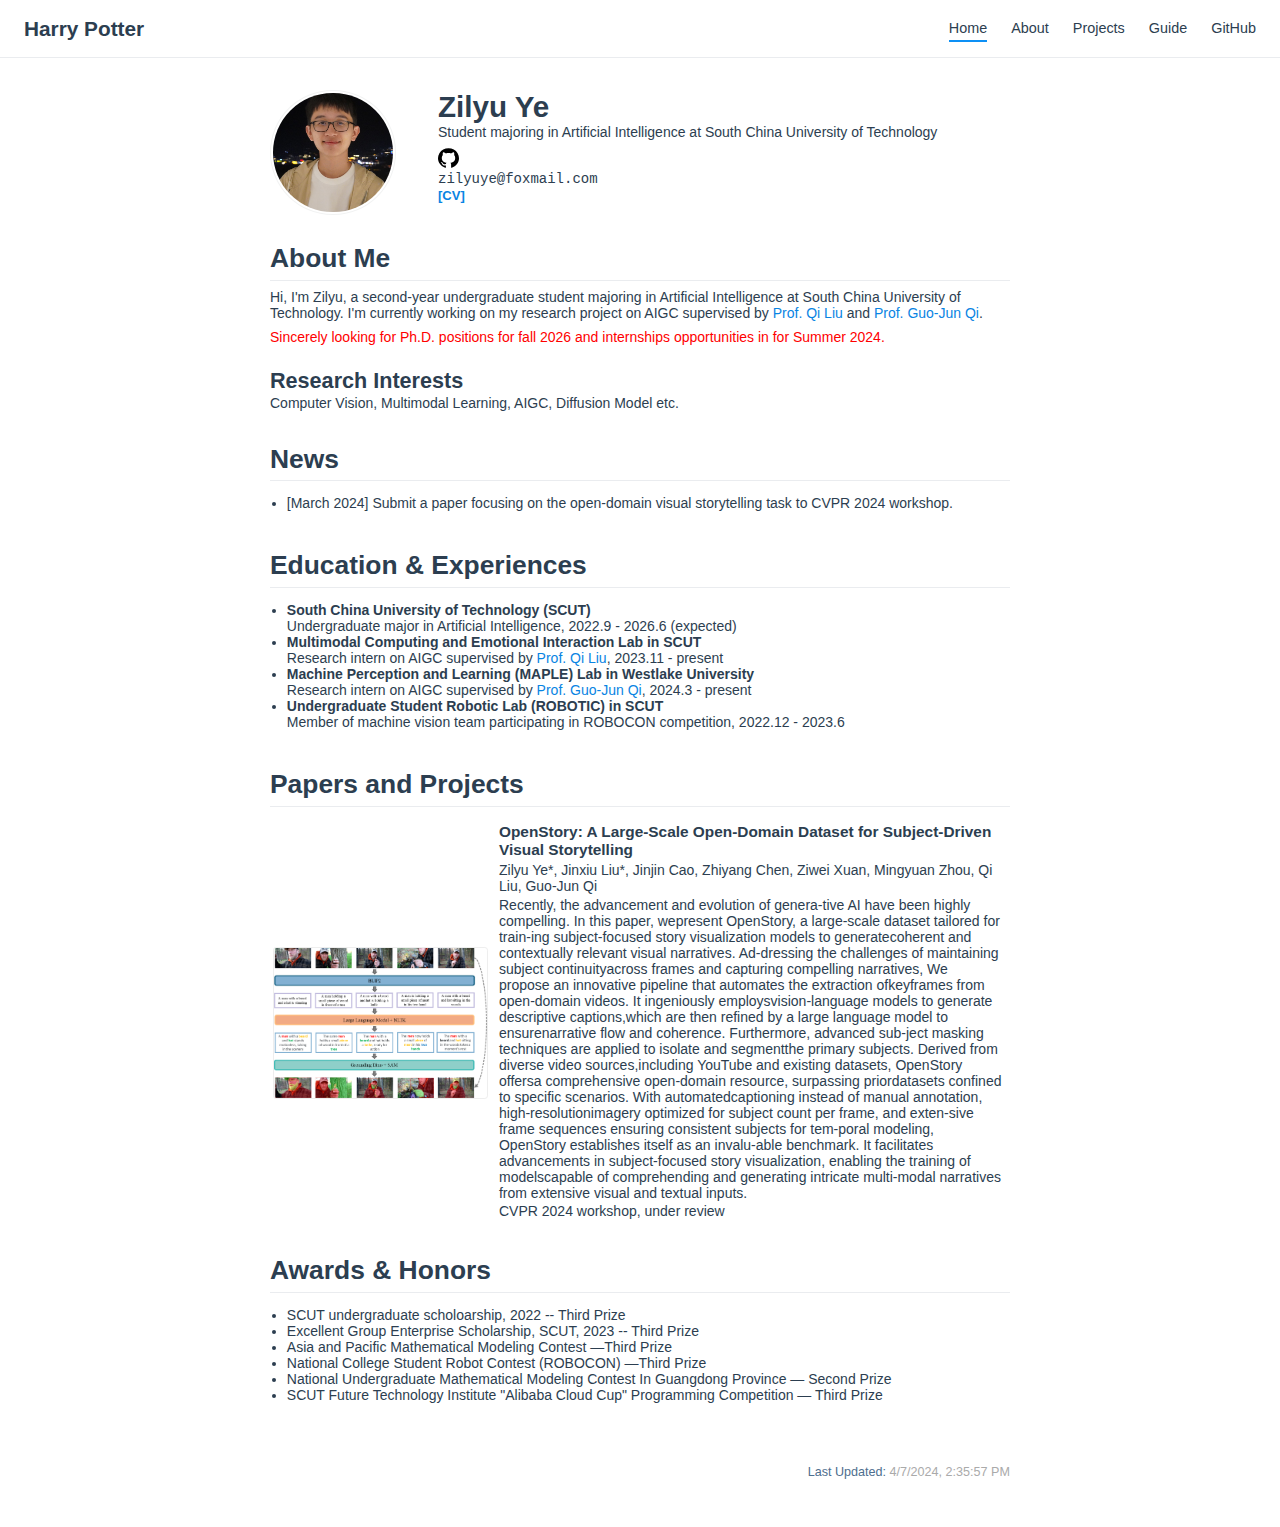
==== index.html @ 09f86e86 "init" ====
<!DOCTYPE html>
<html lang="en-US">
  <head>
    <meta charset="utf-8">
    <meta name="viewport" content="width=device-width,initial-scale=1">
    <title>Harry Potter</title>
    <meta name="description" content="The description of the site.">
    <link rel="icon" href="/logo.png">
    
    <link rel="preload" href="/assets/css/0.styles.f995b4cf.css" as="style"><link rel="preload" href="/assets/js/app.df54c484.js" as="script"><link rel="preload" href="/assets/js/2.b38bef16.js" as="script"><link rel="preload" href="/assets/js/7.cb8b0411.js" as="script"><link rel="preload" href="/assets/js/4.9a7ce981.js" as="script"><link rel="preload" href="/assets/js/5.bd97189a.js" as="script"><link rel="prefetch" href="/assets/js/10.5a56c157.js"><link rel="prefetch" href="/assets/js/11.6be5d245.js"><link rel="prefetch" href="/assets/js/12.5d8c0c77.js"><link rel="prefetch" href="/assets/js/13.39b6d253.js"><link rel="prefetch" href="/assets/js/14.07613883.js"><link rel="prefetch" href="/assets/js/15.4ace50a3.js"><link rel="prefetch" href="/assets/js/16.cf9fee51.js"><link rel="prefetch" href="/assets/js/3.7726ccc9.js"><link rel="prefetch" href="/assets/js/6.67793f9c.js"><link rel="prefetch" href="/assets/js/8.61fb0869.js"><link rel="prefetch" href="/assets/js/9.d19f5bf3.js">
    <link rel="stylesheet" href="/assets/css/0.styles.f995b4cf.css">
  </head>
  <body>
    <div id="app" data-server-rendered="true"><div class="theme-container no-sidebar home-page"><header class="navbar"><div class="sidebar-button"><svg xmlns="http://www.w3.org/2000/svg" aria-hidden="true" role="img" viewBox="0 0 448 512" class="icon"><path fill="currentColor" d="M436 124H12c-6.627 0-12-5.373-12-12V80c0-6.627 5.373-12 12-12h424c6.627 0 12 5.373 12 12v32c0 6.627-5.373 12-12 12zm0 160H12c-6.627 0-12-5.373-12-12v-32c0-6.627 5.373-12 12-12h424c6.627 0 12 5.373 12 12v32c0 6.627-5.373 12-12 12zm0 160H12c-6.627 0-12-5.373-12-12v-32c0-6.627 5.373-12 12-12h424c6.627 0 12 5.373 12 12v32c0 6.627-5.373 12-12 12z"></path></svg></div> <a href="/" class="home-link router-link-exact-active router-link-active"><!----> <span class="site-name">Harry Potter</span></a> <div class="links"><!----> <nav class="nav-links can-hide"><div class="nav-item"><a href="/" class="nav-link router-link-exact-active router-link-active">Home</a></div><div class="nav-item"><a href="/about/" class="nav-link">About</a></div><div class="nav-item"><a href="/projects/" class="nav-link">Projects</a></div><div class="nav-item"><a href="/guide/" class="nav-link">Guide</a></div><div class="nav-item"><a href="https://github.com/mtobeiyf/vuepress-homepage" target="_blank" rel="noopener noreferrer" class="nav-link external">
  GitHub
  <svg xmlns="http://www.w3.org/2000/svg" aria-hidden="true" x="0px" y="0px" viewBox="0 0 100 100" width="15" height="15" class="icon outbound"><path fill="currentColor" d="M18.8,85.1h56l0,0c2.2,0,4-1.8,4-4v-32h-8v28h-48v-48h28v-8h-32l0,0c-2.2,0-4,1.8-4,4v56C14.8,83.3,16.6,85.1,18.8,85.1z"></path> <polygon fill="currentColor" points="45.7,48.7 51.3,54.3 77.2,28.5 77.2,37.2 85.2,37.2 85.2,14.9 62.8,14.9 62.8,22.9 71.5,22.9"></polygon></svg></a></div> <!----></nav></div></header> <div class="sidebar-mask"></div> <aside class="sidebar"><nav class="nav-links"><div class="nav-item"><a href="/" class="nav-link router-link-exact-active router-link-active">Home</a></div><div class="nav-item"><a href="/about/" class="nav-link">About</a></div><div class="nav-item"><a href="/projects/" class="nav-link">Projects</a></div><div class="nav-item"><a href="/guide/" class="nav-link">Guide</a></div><div class="nav-item"><a href="https://github.com/mtobeiyf/vuepress-homepage" target="_blank" rel="noopener noreferrer" class="nav-link external">
  GitHub
  <svg xmlns="http://www.w3.org/2000/svg" aria-hidden="true" x="0px" y="0px" viewBox="0 0 100 100" width="15" height="15" class="icon outbound"><path fill="currentColor" d="M18.8,85.1h56l0,0c2.2,0,4-1.8,4-4v-32h-8v28h-48v-48h28v-8h-32l0,0c-2.2,0-4,1.8-4,4v56C14.8,83.3,16.6,85.1,18.8,85.1z"></path> <polygon fill="currentColor" points="45.7,48.7 51.3,54.3 77.2,28.5 77.2,37.2 85.2,37.2 85.2,14.9 62.8,14.9 62.8,22.9 71.5,22.9"></polygon></svg></a></div> <!----></nav>  <!----> </aside> <main class="page"> <div class="theme-default-content content__default"><div class="profile"><div class="image"><img src="/profile.jpg" alt></div> <div class="info"><div class="name">
      Zilyu Ye
    </div> <div class="bio"><p>Student majoring in Artificial Intelligence at South China University of Technology</p></div> <div class="socials"><div><a href="https://github.com/YeLuoSuiYou" target="_blank"><img src="/icons/github.svg" alt="github" title="github"></a></div></div> <div class="contact"><div title="Contact me" class="email">zilyuye@foxmail.com</div></div> <div><a target="_blank" href="/cv.pdf" title="Download my CV in PDF"><font size="2em" color=""><b>[CV]</b></font></a></div></div></div> <h2 id="about-me">About Me</h2> <p>Hi, I'm Zilyu, a second-year undergraduate student majoring in Artificial Intelligence at South China University of Technology. I'm currently working on my research project on AIGC supervised by <a href="https://drliuqi.github.io/" target="_blank" rel="noopener noreferrer">Prof. Qi Liu<svg xmlns="http://www.w3.org/2000/svg" aria-hidden="true" x="0px" y="0px" viewBox="0 0 100 100" width="15" height="15" class="icon outbound"><path fill="currentColor" d="M18.8,85.1h56l0,0c2.2,0,4-1.8,4-4v-32h-8v28h-48v-48h28v-8h-32l0,0c-2.2,0-4,1.8-4,4v56C14.8,83.3,16.6,85.1,18.8,85.1z"></path> <polygon fill="currentColor" points="45.7,48.7 51.3,54.3 77.2,28.5 77.2,37.2 85.2,37.2 85.2,14.9 62.8,14.9 62.8,22.9 71.5,22.9"></polygon></svg></a> and <a href="http://maple-lab.net/about.html" target="_blank" rel="noopener noreferrer">Prof. Guo-Jun Qi<svg xmlns="http://www.w3.org/2000/svg" aria-hidden="true" x="0px" y="0px" viewBox="0 0 100 100" width="15" height="15" class="icon outbound"><path fill="currentColor" d="M18.8,85.1h56l0,0c2.2,0,4-1.8,4-4v-32h-8v28h-48v-48h28v-8h-32l0,0c-2.2,0-4,1.8-4,4v56C14.8,83.3,16.6,85.1,18.8,85.1z"></path> <polygon fill="currentColor" points="45.7,48.7 51.3,54.3 77.2,28.5 77.2,37.2 85.2,37.2 85.2,14.9 62.8,14.9 62.8,22.9 71.5,22.9"></polygon></svg></a>.</p> <p><span style="color:red;">Sincerely looking for Ph.D. positions for fall 2026 and internships opportunities in for Summer 2024.</span></p> <h3 id="research-interests">Research Interests</h3> <p>Computer Vision, Multimodal Learning, AIGC, Diffusion Model etc.</p> <h2 id="news">News</h2> <ul><li>[March 2024] Submit a paper focusing on the open-domain visual storytelling task to CVPR 2024 workshop.</li></ul> <h2 id="education-experiences">Education &amp; Experiences</h2> <ul><li><strong>South China University of Technology (SCUT)</strong><br>
Undergraduate major in Artificial Intelligence, 2022.9 - 2026.6 (expected)<br></li> <li><strong>Multimodal Computing and Emotional Interaction Lab in SCUT</strong><br>
Research intern on AIGC supervised by <a href="https://drliuqi.github.io/" target="_blank" rel="noopener noreferrer">Prof. Qi Liu<svg xmlns="http://www.w3.org/2000/svg" aria-hidden="true" x="0px" y="0px" viewBox="0 0 100 100" width="15" height="15" class="icon outbound"><path fill="currentColor" d="M18.8,85.1h56l0,0c2.2,0,4-1.8,4-4v-32h-8v28h-48v-48h28v-8h-32l0,0c-2.2,0-4,1.8-4,4v56C14.8,83.3,16.6,85.1,18.8,85.1z"></path> <polygon fill="currentColor" points="45.7,48.7 51.3,54.3 77.2,28.5 77.2,37.2 85.2,37.2 85.2,14.9 62.8,14.9 62.8,22.9 71.5,22.9"></polygon></svg></a>, 2023.11 - present<br></li> <li><strong>Machine Perception and Learning (MAPLE) Lab in Westlake University</strong><br>
Research intern on AIGC supervised by <a href="http://maple-lab.net/about.html" target="_blank" rel="noopener noreferrer">Prof. Guo-Jun Qi<svg xmlns="http://www.w3.org/2000/svg" aria-hidden="true" x="0px" y="0px" viewBox="0 0 100 100" width="15" height="15" class="icon outbound"><path fill="currentColor" d="M18.8,85.1h56l0,0c2.2,0,4-1.8,4-4v-32h-8v28h-48v-48h28v-8h-32l0,0c-2.2,0-4,1.8-4,4v56C14.8,83.3,16.6,85.1,18.8,85.1z"></path> <polygon fill="currentColor" points="45.7,48.7 51.3,54.3 77.2,28.5 77.2,37.2 85.2,37.2 85.2,14.9 62.8,14.9 62.8,22.9 71.5,22.9"></polygon></svg></a>, 2024.3 - present<br></li> <li><strong>Undergraduate Student Robotic Lab (ROBOTIC) in SCUT</strong><br>
Member of machine vision team participating in ROBOCON competition, 2022.12 - 2023.6<br></li></ul> <h2 id="papers-and-projects">Papers and Projects</h2> <div class="md-card"><div class="card-image"><img src="/projects/OpenStory.png" alt></div> <div class="card-content"><p><span style="font-size:1.1em;"><strong>OpenStory: A Large-Scale Open-Domain Dataset for Subject-Driven Visual Storytelling</strong></span></p> <p>Zilyu Ye*, Jinxiu Liu*, Jinjin Cao, Zhiyang Chen, Ziwei Xuan, Mingyuan Zhou, Qi Liu, Guo-Jun Qi</p> <p>Recently, the advancement and evolution of genera-tive AI have been highly compelling. In this paper, wepresent OpenStory, a large-scale dataset tailored for train-ing subject-focused story visualization models to generatecoherent and contextually relevant visual narratives. Ad-dressing the challenges of maintaining subject continuityacross frames and capturing compelling narratives, We propose an innovative pipeline that automates the extraction ofkeyframes from open-domain videos. It ingeniously employsvision-language models to generate descriptive captions,which are then refined by a large language model to ensurenarrative flow and coherence. Furthermore, advanced sub-ject masking techniques are applied to isolate and segmentthe primary subjects. Derived from diverse video sources,including YouTube and existing datasets, OpenStory offersa comprehensive open-domain resource, surpassing priordatasets confined to specific scenarios. With automatedcaptioning instead of manual annotation, high-resolutionimagery optimized for subject count per frame, and exten-sive frame sequences ensuring consistent subjects for tem-poral modeling, OpenStory establishes itself as an invalu-able benchmark. It facilitates advancements in subject-focused story visualization, enabling the training of modelscapable of comprehending and generating intricate multi-modal narratives from extensive visual and textual inputs.</p> <p>CVPR 2024 workshop, under review</p></div></div> <h2 id="awards-honors">Awards &amp; Honors</h2> <ul><li>SCUT undergraduate scholoarship, 2022 -- Third Prize</li> <li>Excellent Group Enterprise Scholarship, SCUT, 2023 -- Third Prize</li> <li>Asia and Pacific Mathematical Modeling Contest —Third Prize</li> <li>National College Student Robot Contest (ROBOCON) —Third Prize</li> <li>National Undergraduate Mathematical Modeling Contest In Guangdong Province — Second Prize</li> <li>SCUT Future Technology Institute &quot;Alibaba Cloud Cup&quot; Programming Competition — Third Prize</li></ul></div> <footer class="page-edit"><!----> <div class="last-updated"><span class="prefix">Last Updated:</span> <span class="time">4/7/2024, 2:35:57 PM</span></div></footer> <!----> </main></div><div class="global-ui"></div></div>
    <script src="/assets/js/app.df54c484.js" defer></script><script src="/assets/js/2.b38bef16.js" defer></script><script src="/assets/js/7.cb8b0411.js" defer></script><script src="/assets/js/4.9a7ce981.js" defer></script><script src="/assets/js/5.bd97189a.js" defer></script>
  </body>
</html>
---- assets/css/0.styles.f995b4cf.css ----
#nprogress{pointer-events:none}#nprogress .bar{background:#0984e3;position:fixed;z-index:1031;top:0;left:0;width:100%;height:2px}#nprogress .peg{display:block;position:absolute;right:0;width:100px;height:100%;box-shadow:0 0 10px #0984e3,0 0 5px #0984e3;opacity:1;-webkit-transform:rotate(3deg) translateY(-4px);transform:rotate(3deg) translateY(-4px)}#nprogress .spinner{display:block;position:fixed;z-index:1031;top:15px;right:15px}#nprogress .spinner-icon{width:18px;height:18px;box-sizing:border-box;border-color:#0984e3 transparent transparent #0984e3;border-style:solid;border-width:2px;border-radius:50%;-webkit-animation:nprogress-spinner .4s linear infinite;animation:nprogress-spinner .4s linear infinite}.nprogress-custom-parent{overflow:hidden;position:relative}.nprogress-custom-parent #nprogress .bar,.nprogress-custom-parent #nprogress .spinner{position:absolute}@-webkit-keyframes nprogress-spinner{0%{-webkit-transform:rotate(0deg);transform:rotate(0deg)}to{-webkit-transform:rotate(1turn);transform:rotate(1turn)}}@keyframes nprogress-spinner{0%{-webkit-transform:rotate(0deg);transform:rotate(0deg)}to{-webkit-transform:rotate(1turn);transform:rotate(1turn)}}.icon.outbound{color:#aaa;display:inline-block;vertical-align:middle;position:relative;top:-1px}.home{padding:3.6rem 2rem 0;max-width:960px;margin:0 auto;display:block}.home .hero{text-align:center}.home .hero img{max-width:100%;max-height:280px;display:block;margin:3rem auto 1.5rem}.home .hero h1{font-size:3rem}.home .hero .action,.home .hero .description,.home .hero h1{margin:1.8rem auto}.home .hero .description{max-width:35rem;font-size:1.6rem;line-height:1.3;color:#6a8bad}.home .hero .action-button{display:inline-block;font-size:1.2rem;color:#fff;background-color:#0984e3;padding:.8rem 1.6rem;border-radius:4px;-webkit-transition:background-color .1s ease;transition:background-color .1s ease;box-sizing:border-box;border-bottom:1px solid #0877cc}.home .hero .action-button:hover{background-color:#1292f6}.home .features{border-top:1px solid #eaecef;padding:1.2rem 0;margin-top:2.5rem;display:-webkit-box;display:flex;flex-wrap:wrap;-webkit-box-align:start;align-items:flex-start;align-content:stretch;-webkit-box-pack:justify;justify-content:space-between}.home .feature{-webkit-box-flex:1;flex-grow:1;flex-basis:30%;max-width:30%}.home .feature h2{font-size:1.4rem;font-weight:500;border-bottom:none;padding-bottom:0;color:#3a5169}.home .feature p{color:#4e6e8e}.home .footer{padding:2.5rem;border-top:1px solid #eaecef;text-align:center;color:#4e6e8e}@media (max-width:719px){.home .features{-webkit-box-orient:vertical;-webkit-box-direction:normal;flex-direction:column}.home .feature{max-width:100%;padding:0 2.5rem}}@media (max-width:419px){.home{padding-left:1.5rem;padding-right:1.5rem}.home .hero img{max-height:210px;margin:2rem auto 1.2rem}.home .hero h1{font-size:2rem}.home .hero .action,.home .hero .description,.home .hero h1{margin:1.2rem auto}.home .hero .description{font-size:1.2rem}.home .hero .action-button{font-size:1rem;padding:.6rem 1.2rem}.home .feature h2{font-size:1.25rem}}.search-box{display:inline-block;position:relative;margin-right:1rem}.search-box input{cursor:text;width:10rem;height:2rem;color:#4e6e8e;display:inline-block;border:1px solid #cfd4db;border-radius:2rem;font-size:.9rem;line-height:2rem;padding:0 .5rem 0 2rem;outline:none;-webkit-transition:all .2s ease;transition:all .2s ease;background:#fff url(/assets/img/search.83621669.svg) .6rem .5rem no-repeat;background-size:1rem}.search-box input:focus{cursor:auto;border-color:#0984e3}.search-box .suggestions{background:#fff;width:20rem;position:absolute;top:1.5rem;border:1px solid #cfd4db;border-radius:6px;padding:.4rem;list-style-type:none}.search-box .suggestions.align-right{right:0}.search-box .suggestion{line-height:1.4;padding:.4rem .6rem;border-radius:4px;cursor:pointer}.search-box .suggestion a{white-space:normal;color:#5d82a6}.search-box .suggestion a .page-title{font-weight:600}.search-box .suggestion a .header{font-size:.9em;margin-left:.25em}.search-box .suggestion.focused{background-color:#f3f4f5}.search-box .suggestion.focused a{color:#0984e3}@media (max-width:959px){.search-box input{cursor:pointer;width:0;border-color:transparent;position:relative}.search-box input:focus{cursor:text;left:0;width:10rem}}@media (-ms-high-contrast:none){.search-box input{height:2rem}}@media (max-width:959px) and (min-width:719px){.search-box .suggestions{left:0}}@media (max-width:719px){.search-box{margin-right:0}.search-box input{left:1rem}.search-box .suggestions{right:0}}@media (max-width:419px){.search-box .suggestions{width:calc(100vw - 4rem)}.search-box input:focus{width:8rem}}.sidebar-button{cursor:pointer;display:none;width:1.25rem;height:1.25rem;position:absolute;padding:.6rem;top:.6rem;left:1rem}.sidebar-button .icon{display:block;width:1.25rem;height:1.25rem}@media (max-width:719px){.sidebar-button{display:block}}.dropdown-enter,.dropdown-leave-to{height:0!important}.dropdown-wrapper{cursor:pointer}.dropdown-wrapper .dropdown-title{display:block;font-size:.9rem;font-family:inherit;cursor:inherit;padding:inherit;line-height:1.4rem;background:transparent;border:none;font-weight:500;color:#2c3e50}.dropdown-wrapper .dropdown-title:hover{border-color:transparent}.dropdown-wrapper .dropdown-title .arrow{vertical-align:middle;margin-top:-1px;margin-left:.4rem}.dropdown-wrapper .nav-dropdown .dropdown-item{color:inherit;line-height:1.7rem}.dropdown-wrapper .nav-dropdown .dropdown-item h4{margin:.45rem 0 0;border-top:1px solid #eee;padding:.45rem 1.5rem 0 1.25rem}.dropdown-wrapper .nav-dropdown .dropdown-item .dropdown-subitem-wrapper{padding:0;list-style:none}.dropdown-wrapper .nav-dropdown .dropdown-item .dropdown-subitem-wrapper .dropdown-subitem{font-size:.9em}.dropdown-wrapper .nav-dropdown .dropdown-item a{display:block;line-height:1.7rem;position:relative;border-bottom:none;font-weight:400;margin-bottom:0;padding:0 1.5rem 0 1.25rem}.dropdown-wrapper .nav-dropdown .dropdown-item a.router-link-active,.dropdown-wrapper .nav-dropdown .dropdown-item a:hover{color:#0984e3}.dropdown-wrapper .nav-dropdown .dropdown-item a.router-link-active:after{content:"";width:0;height:0;border-left:5px solid #0984e3;border-top:3px solid transparent;border-bottom:3px solid transparent;position:absolute;top:calc(50% - 2px);left:9px}.dropdown-wrapper .nav-dropdown .dropdown-item:first-child h4{margin-top:0;padding-top:0;border-top:0}@media (max-width:719px){.dropdown-wrapper.open .dropdown-title{margin-bottom:.5rem}.dropdown-wrapper .dropdown-title{font-weight:600;font-size:inherit}.dropdown-wrapper .dropdown-title:hover{color:#0984e3}.dropdown-wrapper .nav-dropdown{-webkit-transition:height .1s ease-out;transition:height .1s ease-out;overflow:hidden}.dropdown-wrapper .nav-dropdown .dropdown-item h4{border-top:0;margin-top:0;padding-top:0}.dropdown-wrapper .nav-dropdown .dropdown-item>a,.dropdown-wrapper .nav-dropdown .dropdown-item h4{font-size:15px;line-height:2rem}.dropdown-wrapper .nav-dropdown .dropdown-item .dropdown-subitem{font-size:14px;padding-left:1rem}}@media (min-width:719px){.dropdown-wrapper{height:1.8rem}.dropdown-wrapper.open .nav-dropdown,.dropdown-wrapper:hover .nav-dropdown{display:block!important}.dropdown-wrapper.open:blur{display:none}.dropdown-wrapper .dropdown-title .arrow{border-left:4px solid transparent;border-right:4px solid transparent;border-top:6px solid #ccc;border-bottom:0}.dropdown-wrapper .nav-dropdown{display:none;height:auto!important;box-sizing:border-box;max-height:calc(100vh - 2.7rem);overflow-y:auto;position:absolute;top:100%;right:0;background-color:#fff;padding:.6rem 0;border:1px solid;border-color:#ddd #ddd #ccc;text-align:left;border-radius:.25rem;white-space:nowrap;margin:0}}.nav-links{display:inline-block}.nav-links a{line-height:1.4rem;color:inherit}.nav-links a.router-link-active,.nav-links a:hover{color:#0984e3}.nav-links .nav-item{position:relative;display:inline-block;margin-left:1.5rem;line-height:2rem}.nav-links .nav-item:first-child{margin-left:0}.nav-links .repo-link{margin-left:1.5rem}@media (max-width:719px){.nav-links .nav-item,.nav-links .repo-link{margin-left:0}}@media (min-width:719px){.nav-links a.router-link-active,.nav-links a:hover{color:#2c3e50}.nav-item>a:not(.external).router-link-active,.nav-item>a:not(.external):hover{margin-bottom:-2px;border-bottom:2px solid #0d90f5}}.navbar{padding:.7rem 1.5rem;line-height:2.2rem}.navbar a,.navbar img,.navbar span{display:inline-block}.navbar .logo{height:2.2rem;min-width:2.2rem;margin-right:.8rem;vertical-align:top}.navbar .site-name{font-size:1.3rem;font-weight:600;color:#2c3e50;position:relative}.navbar .links{padding-left:1.5rem;box-sizing:border-box;background-color:#fff;white-space:nowrap;font-size:.9rem;position:absolute;right:1.5rem;top:.7rem;display:-webkit-box;display:flex}.navbar .links .search-box{-webkit-box-flex:0;flex:0 0 auto;vertical-align:top}@media (max-width:719px){.navbar{padding-left:4rem}.navbar .can-hide{display:none}.navbar .links{padding-left:1.5rem}.navbar .site-name{width:calc(100vw - 9.4rem);overflow:hidden;white-space:nowrap;text-overflow:ellipsis}}.page-edit{max-width:740px;margin:0 auto;padding:2rem 2.5rem}@media (max-width:959px){.page-edit{padding:2rem}}@media (max-width:419px){.page-edit{padding:1.5rem}}.page-edit{padding-top:1rem;padding-bottom:1rem;overflow:auto}.page-edit .edit-link{display:inline-block}.page-edit .edit-link a{color:#4e6e8e;margin-right:.25rem}.page-edit .last-updated{float:right;font-size:.9em}.page-edit .last-updated .prefix{font-weight:500;color:#4e6e8e}.page-edit .last-updated .time{font-weight:400;color:#aaa}@media (max-width:719px){.page-edit .edit-link{margin-bottom:.5rem}.page-edit .last-updated{font-size:.8em;float:none;text-align:left}}.page-nav{max-width:740px;margin:0 auto;padding:2rem 2.5rem}@media (max-width:959px){.page-nav{padding:2rem}}@media (max-width:419px){.page-nav{padding:1.5rem}}.page-nav{padding-top:1rem;padding-bottom:0}.page-nav .inner{min-height:2rem;margin-top:0;border-top:1px solid #eaecef;padding-top:1rem;overflow:auto}.page-nav .next{float:right}.page{padding-bottom:2rem;display:block}.sidebar-group .sidebar-group{padding-left:.5em}.sidebar-group:not(.collapsable) .sidebar-heading:not(.clickable){cursor:auto;color:inherit}.sidebar-group.is-sub-group{padding-left:0}.sidebar-group.is-sub-group>.sidebar-heading{font-size:.95em;line-height:1.4;font-weight:400;padding-left:2rem}.sidebar-group.is-sub-group>.sidebar-heading:not(.clickable){opacity:.5}.sidebar-group.is-sub-group>.sidebar-group-items{padding-left:1rem}.sidebar-group.is-sub-group>.sidebar-group-items>li>.sidebar-link{font-size:.95em;border-left:none}.sidebar-group.depth-2>.sidebar-heading{border-left:none}.sidebar-heading{color:#2c3e50;-webkit-transition:color .15s ease;transition:color .15s ease;cursor:pointer;font-size:1.1em;font-weight:700;padding:.35rem 1.5rem .35rem 1.25rem;width:100%;box-sizing:border-box;margin:0;border-left:.25rem solid transparent}.sidebar-heading.open,.sidebar-heading:hover{color:inherit}.sidebar-heading .arrow{position:relative;top:-.12em;left:.5em}.sidebar-heading.clickable.active{font-weight:600;color:#0984e3;border-left-color:#0984e3}.sidebar-heading.clickable:hover{color:#0984e3}.sidebar-group-items{-webkit-transition:height .1s ease-out;transition:height .1s ease-out;font-size:.95em;overflow:hidden}.sidebar .sidebar-sub-headers{padding-left:1rem;font-size:.95em}a.sidebar-link{font-size:1em;font-weight:400;display:inline-block;color:#2c3e50;border-left:.25rem solid transparent;padding:.35rem 1rem .35rem 1.25rem;line-height:1.4;width:100%;box-sizing:border-box}a.sidebar-link:hover{color:#0984e3}a.sidebar-link.active{font-weight:600;color:#0984e3;border-left-color:#0984e3}.sidebar-group a.sidebar-link{padding-left:2rem}.sidebar-sub-headers a.sidebar-link{padding-top:.25rem;padding-bottom:.25rem;border-left:none}.sidebar-sub-headers a.sidebar-link.active{font-weight:500}.sidebar ul{padding:0;margin:0;list-style-type:none}.sidebar a{display:inline-block}.sidebar .nav-links{display:none;border-bottom:1px solid #eaecef;padding:.5rem 0 .75rem}.sidebar .nav-links a{font-weight:600}.sidebar .nav-links .nav-item,.sidebar .nav-links .repo-link{display:block;line-height:1.25rem;font-size:1.1em;padding:.5rem 0 .5rem 1.5rem}.sidebar>.sidebar-links{padding:1.5rem 0}.sidebar>.sidebar-links>li>a.sidebar-link{font-size:1.1em;line-height:1.7;font-weight:700}.sidebar>.sidebar-links>li:not(:first-child){margin-top:.75rem}@media (max-width:719px){.sidebar .nav-links{display:block}.sidebar .nav-links .dropdown-wrapper .nav-dropdown .dropdown-item a.router-link-active:after{top:calc(1rem - 2px)}.sidebar>.sidebar-links{padding:1rem 0}}.theme-container.home-page .page{font-size:14px;font-family:lucida grande,lucida sans unicode,lucida,Helvetica Neue,Helvetica,Arial,sans-serif}.theme-container.home-page .page p{margin:0 0 .5rem}.theme-container.home-page .page ol,.theme-container.home-page .page p,.theme-container.home-page .page ul{line-height:normal}.theme-container.home-page .page a{font-weight:400}.theme-container.home-page .page .theme-default-content:not(.custom)>h2{margin-bottom:.5rem}.theme-container.home-page .page .theme-default-content:not(.custom)>h2:first-child+p{margin-top:.5rem}.theme-container.home-page .page .theme-default-content:not(.custom)>h3{padding-top:4rem}.theme-container.home-page .page .md-card{margin-top:.5em}.theme-container.home-page .page .md-card .card-image{padding:.2rem}.theme-container.home-page .page .md-card .card-image img{max-width:3000px;max-height:300px}.theme-container.home-page .page .md-card .card-content p{-webkit-margin-after:.2em}@media (max-width:419px){.theme-container.home-page .page ol,.theme-container.home-page .page p,.theme-container.home-page .page ul{line-height:1.5}.theme-container.home-page .page .md-card .card-image img{width:100%;max-width:400px}}.theme-container.about-page .page{background-color:#e6ecf0;min-height:100vh}.theme-container.about-page .page .last-updated{display:none}.projects-page{background-color:#fafbfc}code[class*=language-],pre[class*=language-]{color:#ccc;background:none;font-family:Consolas,Monaco,Andale Mono,Ubuntu Mono,monospace;font-size:1em;text-align:left;white-space:pre;word-spacing:normal;word-break:normal;word-wrap:normal;line-height:1.5;-moz-tab-size:4;-o-tab-size:4;tab-size:4;-webkit-hyphens:none;-ms-hyphens:none;hyphens:none}pre[class*=language-]{padding:1em;margin:.5em 0;overflow:auto}:not(pre)>code[class*=language-],pre[class*=language-]{background:#2d2d2d}:not(pre)>code[class*=language-]{padding:.1em;border-radius:.3em;white-space:normal}.token.block-comment,.token.cdata,.token.comment,.token.doctype,.token.prolog{color:#999}.token.punctuation{color:#ccc}.token.attr-name,.token.deleted,.token.namespace,.token.tag{color:#e2777a}.token.function-name{color:#6196cc}.token.boolean,.token.function,.token.number{color:#f08d49}.token.class-name,.token.constant,.token.property,.token.symbol{color:#f8c555}.token.atrule,.token.builtin,.token.important,.token.keyword,.token.selector{color:#cc99cd}.token.attr-value,.token.char,.token.regex,.token.string,.token.variable{color:#7ec699}.token.entity,.token.operator,.token.url{color:#67cdcc}.token.bold,.token.important{font-weight:700}.token.italic{font-style:italic}.token.entity{cursor:help}.token.inserted{color:green}.theme-default-content code{color:#476582;padding:.25rem .5rem;margin:0;font-size:.85em;background-color:rgba(27,31,35,.05);border-radius:3px}.theme-default-content code .token.deleted{color:#ec5975}.theme-default-content code .token.inserted{color:#0984e3}.theme-default-content pre,.theme-default-content pre[class*=language-]{line-height:1.4;padding:1.25rem 1.5rem;margin:.85rem 0;background-color:#282c34;border-radius:6px;overflow:auto}.theme-default-content pre[class*=language-] code,.theme-default-content pre code{color:#fff;padding:0;background-color:transparent;border-radius:0}div[class*=language-]{position:relative;background-color:#282c34;border-radius:6px}div[class*=language-] .highlight-lines{-webkit-user-select:none;-ms-user-select:none;user-select:none;padding-top:1.3rem;position:absolute;top:0;left:0;width:100%;line-height:1.4}div[class*=language-] .highlight-lines .highlighted{background-color:rgba(0,0,0,.66)}div[class*=language-] pre,div[class*=language-] pre[class*=language-]{background:transparent;position:relative;z-index:1}div[class*=language-]:before{position:absolute;z-index:3;top:.8em;right:1em;font-size:.75rem;color:hsla(0,0%,100%,.4)}div[class*=language-]:not(.line-numbers-mode) .line-numbers-wrapper{display:none}div[class*=language-].line-numbers-mode .highlight-lines .highlighted{position:relative}div[class*=language-].line-numbers-mode .highlight-lines .highlighted:before{content:" ";position:absolute;z-index:3;left:0;top:0;display:block;width:3.5rem;height:100%;background-color:rgba(0,0,0,.66)}div[class*=language-].line-numbers-mode pre{padding-left:4.5rem;vertical-align:middle}div[class*=language-].line-numbers-mode .line-numbers-wrapper{position:absolute;top:0;width:3.5rem;text-align:center;color:hsla(0,0%,100%,.3);padding:1.25rem 0;line-height:1.4}div[class*=language-].line-numbers-mode .line-numbers-wrapper br{-webkit-user-select:none;-ms-user-select:none;user-select:none}div[class*=language-].line-numbers-mode .line-numbers-wrapper .line-number{position:relative;z-index:4;-webkit-user-select:none;-ms-user-select:none;user-select:none;font-size:.85em}div[class*=language-].line-numbers-mode:after{content:"";position:absolute;z-index:2;top:0;left:0;width:3.5rem;height:100%;border-radius:6px 0 0 6px;border-right:1px solid rgba(0,0,0,.66);background-color:#282c34}div[class~=language-js]:before{content:"js"}div[class~=language-ts]:before{content:"ts"}div[class~=language-html]:before{content:"html"}div[class~=language-md]:before{content:"md"}div[class~=language-vue]:before{content:"vue"}div[class~=language-css]:before{content:"css"}div[class~=language-sass]:before{content:"sass"}div[class~=language-scss]:before{content:"scss"}div[class~=language-less]:before{content:"less"}div[class~=language-stylus]:before{content:"stylus"}div[class~=language-go]:before{content:"go"}div[class~=language-java]:before{content:"java"}div[class~=language-c]:before{content:"c"}div[class~=language-sh]:before{content:"sh"}div[class~=language-yaml]:before{content:"yaml"}div[class~=language-py]:before{content:"py"}div[class~=language-docker]:before{content:"docker"}div[class~=language-dockerfile]:before{content:"dockerfile"}div[class~=language-makefile]:before{content:"makefile"}div[class~=language-javascript]:before{content:"js"}div[class~=language-typescript]:before{content:"ts"}div[class~=language-markup]:before{content:"html"}div[class~=language-markdown]:before{content:"md"}div[class~=language-json]:before{content:"json"}div[class~=language-ruby]:before{content:"rb"}div[class~=language-python]:before{content:"py"}div[class~=language-bash]:before{content:"sh"}div[class~=language-php]:before{content:"php"}.custom-block .custom-block-title{font-weight:600;margin-bottom:-.4rem}.custom-block.danger,.custom-block.tip,.custom-block.warning{padding:.1rem 1.5rem;border-left-width:.5rem;border-left-style:solid;margin:1rem 0}.custom-block.tip{background-color:#f3f5f7;border-color:#42b983}.custom-block.warning{background-color:rgba(255,229,100,.3);border-color:#e7c000;color:#6b5900}.custom-block.warning .custom-block-title{color:#b29400}.custom-block.warning a{color:#2c3e50}.custom-block.danger{background-color:#ffe6e6;border-color:#c00;color:#4d0000}.custom-block.danger .custom-block-title{color:#900}.custom-block.danger a{color:#2c3e50}.arrow{display:inline-block;width:0;height:0}.arrow.up{border-bottom:6px solid #ccc}.arrow.down,.arrow.up{border-left:4px solid transparent;border-right:4px solid transparent}.arrow.down{border-top:6px solid #ccc}.arrow.right{border-left:6px solid #ccc}.arrow.left,.arrow.right{border-top:4px solid transparent;border-bottom:4px solid transparent}.arrow.left{border-right:6px solid #ccc}.theme-default-content:not(.custom){max-width:740px;margin:0 auto;padding:2rem 2.5rem}@media (max-width:959px){.theme-default-content:not(.custom){padding:2rem}}@media (max-width:419px){.theme-default-content:not(.custom){padding:1.5rem}}.table-of-contents .badge{vertical-align:middle}body,html{padding:0;margin:0;background-color:#fff}body{font-family:-apple-system,BlinkMacSystemFont,Segoe UI,Roboto,Oxygen,Ubuntu,Cantarell,Fira Sans,Droid Sans,Helvetica Neue,sans-serif;-webkit-font-smoothing:antialiased;-moz-osx-font-smoothing:grayscale;font-size:16px;color:#2c3e50}.page{padding-left:20rem}.navbar{z-index:20;right:0;height:3.6rem;background-color:#fff;box-sizing:border-box;border-bottom:1px solid #eaecef}.navbar,.sidebar-mask{position:fixed;top:0;left:0}.sidebar-mask{z-index:9;width:100vw;height:100vh;display:none}.sidebar{font-size:16px;background-color:#fff;width:20rem;position:fixed;z-index:10;margin:0;top:3.6rem;left:0;bottom:0;box-sizing:border-box;border-right:1px solid #eaecef;overflow-y:auto}.theme-default-content:not(.custom)>:first-child{margin-top:3.6rem}.theme-default-content:not(.custom) a:hover{text-decoration:underline}.theme-default-content:not(.custom) p.demo{padding:1rem 1.5rem;border:1px solid #ddd;border-radius:4px}.theme-default-content:not(.custom) img{max-width:100%}.theme-default-content.custom{padding:0;margin:0}.theme-default-content.custom img{max-width:100%}a{font-weight:500;text-decoration:none}a,p a code{color:#0984e3}p a code{font-weight:400}kbd{background:#eee;border:.15rem solid #ddd;border-bottom:.25rem solid #ddd;border-radius:.15rem;padding:0 .15em}blockquote{font-size:1rem;color:#999;border-left:.2rem solid #dfe2e5;margin:1rem 0;padding:.25rem 0 .25rem 1rem}blockquote>p{margin:0}ol,ul{padding-left:1.2em}strong{font-weight:600}h1,h2,h3,h4,h5,h6{font-weight:600;line-height:1.25}.theme-default-content:not(.custom)>h1,.theme-default-content:not(.custom)>h2,.theme-default-content:not(.custom)>h3,.theme-default-content:not(.custom)>h4,.theme-default-content:not(.custom)>h5,.theme-default-content:not(.custom)>h6{margin-top:-3.1rem;padding-top:4.6rem;margin-bottom:0}.theme-default-content:not(.custom)>h1:first-child,.theme-default-content:not(.custom)>h2:first-child,.theme-default-content:not(.custom)>h3:first-child,.theme-default-content:not(.custom)>h4:first-child,.theme-default-content:not(.custom)>h5:first-child,.theme-default-content:not(.custom)>h6:first-child{margin-top:-1.5rem;margin-bottom:1rem}.theme-default-content:not(.custom)>h1:first-child+.custom-block,.theme-default-content:not(.custom)>h1:first-child+p,.theme-default-content:not(.custom)>h1:first-child+pre,.theme-default-content:not(.custom)>h2:first-child+.custom-block,.theme-default-content:not(.custom)>h2:first-child+p,.theme-default-content:not(.custom)>h2:first-child+pre,.theme-default-content:not(.custom)>h3:first-child+.custom-block,.theme-default-content:not(.custom)>h3:first-child+p,.theme-default-content:not(.custom)>h3:first-child+pre,.theme-default-content:not(.custom)>h4:first-child+.custom-block,.theme-default-content:not(.custom)>h4:first-child+p,.theme-default-content:not(.custom)>h4:first-child+pre,.theme-default-content:not(.custom)>h5:first-child+.custom-block,.theme-default-content:not(.custom)>h5:first-child+p,.theme-default-content:not(.custom)>h5:first-child+pre,.theme-default-content:not(.custom)>h6:first-child+.custom-block,.theme-default-content:not(.custom)>h6:first-child+p,.theme-default-content:not(.custom)>h6:first-child+pre{margin-top:2rem}h1:hover .header-anchor,h2:hover .header-anchor,h3:hover .header-anchor,h4:hover .header-anchor,h5:hover .header-anchor,h6:hover .header-anchor{opacity:1}h1{font-size:2.2rem}h2{font-size:1.65rem;padding-bottom:.3rem;border-bottom:1px solid #eaecef}h3{font-size:1.35rem}a.header-anchor{font-size:.85em;float:left;margin-left:-.87em;padding-right:.23em;margin-top:.125em;opacity:0}a.header-anchor:hover{text-decoration:none}.line-number,code,kbd{font-family:source-code-pro,Menlo,Monaco,Consolas,Courier New,monospace}ol,p,ul{line-height:1.7}hr{border:0;border-top:1px solid #eaecef}table{border-collapse:collapse;margin:1rem 0;display:block;overflow-x:auto}tr{border-top:1px solid #dfe2e5}tr:nth-child(2n){background-color:#f6f8fa}td,th{border:1px solid #dfe2e5;padding:.6em 1em}.theme-container.sidebar-open .sidebar-mask{display:block}.theme-container.no-navbar .theme-default-content:not(.custom)>h1,.theme-container.no-navbar h2,.theme-container.no-navbar h3,.theme-container.no-navbar h4,.theme-container.no-navbar h5,.theme-container.no-navbar h6{margin-top:1.5rem;padding-top:0}.theme-container.no-navbar .sidebar{top:0}@media (min-width:720px){.theme-container.no-sidebar .sidebar{display:none}.theme-container.no-sidebar .page{padding-left:0}}@media (max-width:959px){.sidebar{font-size:15px;width:16.4rem}.page{padding-left:16.4rem}}@media (max-width:719px){.sidebar{top:0;padding-top:3.6rem;transform:translateX(-100%);transition:transform .2s ease}.page{padding-left:0}.theme-container.sidebar-open .sidebar{transform:translateX(0)}.theme-container.no-navbar .sidebar{padding-top:0}}@media (max-width:419px){h1{font-size:1.9rem}.theme-default-content div[class*=language-]{margin:.85rem -1.5rem;border-radius:0}}.icon.outbound{display:none}.profile{display:-webkit-box;display:flex;-webkit-box-orient:horizontal;-webkit-box-direction:normal;flex-direction:row;-webkit-box-align:stretch;align-items:stretch}.profile .image{max-width:120px}.profile .image img{border-radius:50%;padding:2px;border:1px solid #f2f3f3}.profile .info{display:-webkit-box;display:flex;-webkit-box-flex:1;flex:1 1;-webkit-box-orient:vertical;-webkit-box-direction:normal;flex-direction:column;padding-left:3rem}.profile .info .name{font-size:1.85rem;font-weight:600}.profile .info .socials{display:-webkit-box;display:flex;-webkit-box-orient:horizontal;-webkit-box-direction:normal;flex-direction:row}.profile .info .socials img{width:1.3rem;margin:0 .6rem 0 0;cursor:pointer}.profile .info .socials b{margin-left:1rem}.profile .info .contact .title{font-size:1.2rem;font-weight:400}.profile .info .contact .email{font-family:Courier New,Courier,monospace}@media (max-width:419px){.profile .image{max-width:100px}}.about-card{width:100%;display:-webkit-box;display:flex;-webkit-box-orient:vertical;-webkit-box-direction:normal;flex-direction:column;-webkit-box-align:center;align-items:center}.about-card .avatar{position:relative;z-index:1}.about-card .avatar img{display:block;width:100%;height:auto;max-width:150px;border-radius:500rem}.about-card .card{max-width:600px;width:100%;position:relative;top:-75px;padding-top:75px;margin-left:auto;margin-right:auto;background:#fff;box-shadow:0 4px 8px 0 rgba(0,0,0,.2);border-radius:.3rem;text-align:center}.about-card .card .bio{padding:1em}.about-card .card .bio .head{font-weight:700;font-size:1.3em}.about-card .card .bio .info{padding-top:.5rem;font-size:1em;color:rgba(0,0,0,.4)}.about-card .card .bio .description{text-align:justify}.about-card .card .bio .description p{padding:.8em .5em 0;line-height:normal;-webkit-margin-before:0;-webkit-margin-after:0}.about-card .card .bio .description p a{font-weight:400}.about-card .card .interests{padding:1em 1.5em;border-top:1px solid rgba(34,36,38,.1)}.about-card .card .socials{border-top:1px solid rgba(34,36,38,.1);display:-webkit-box;display:flex;-webkit-box-orient:horizontal;-webkit-box-direction:normal;flex-direction:row;-webkit-box-pack:center;justify-content:center;flex-wrap:wrap}.about-card .card .socials img{width:32px;margin:1em;cursor:pointer}.about-card .card .actions{border-top:1px solid rgba(34,36,38,.1);display:-webkit-box;display:flex;-webkit-box-orient:horizontal;-webkit-box-direction:normal;flex-direction:row;-webkit-box-pack:center;justify-content:center;flex-wrap:wrap}.about-card .card .actions .button{background-color:#b53471;border:none;border-radius:.3em;color:#fff;padding:.5em 1em;margin:1em .5em;font-size:1rem;font-family:inherit;font-weight:400;text-align:center;text-decoration:none;display:inline-block;-webkit-transition-duration:.4s;transition-duration:.4s;cursor:pointer}.about-card .card .actions .button:hover{background-color:#34495e}.about-card .footer{padding:1rem;font-weight:200;font-size:1rem;text-align:center;color:#9fa9aa;margin-top:auto}.md-card{background-color:#fff;margin-top:1em;min-height:150px;-webkit-box-orient:horizontal;-webkit-box-direction:normal;flex-direction:row;-webkit-box-align:stretch;align-items:stretch}.md-card,.md-card .card-image{display:-webkit-box;display:flex}.md-card .card-image{-webkit-box-align:center;align-items:center;padding:.5rem}.md-card .card-image img{max-width:150px;max-height:150px;height:150px;border:1px solid #eee;border-radius:.2rem;-o-object-fit:cover;object-fit:cover}.md-card .card-content{padding:.5rem;-webkit-box-flex:1;flex-grow:1}.md-card .card-content p{line-height:normal;-webkit-margin-before:0;-webkit-margin-after:.5em}.md-card .card-content blockquote{font-size:1rem}.md-card.show-border{border:1px solid #eee;border-radius:.5rem;box-shadow:0 5px 15px -5px rgba(0,0,0,.1);padding:.5rem}@media (max-width:419px){.md-card{display:-webkit-box;display:flex;-webkit-box-orient:vertical;-webkit-box-direction:normal;flex-direction:column;margin:1rem -.5rem;padding:.5rem;box-sizing:border-box}.md-card .card-image{-webkit-box-flex:1;flex-grow:1;-webkit-box-align:stretch;align-items:stretch}.md-card .card-image img{width:100%;max-width:400px}.md-card .card-content pre{margin:0;border-radius:6px}}.badge[data-v-c13ee5b0]{display:inline-block;font-size:14px;height:18px;line-height:18px;border-radius:3px;padding:0 6px;color:#fff}.badge.green[data-v-c13ee5b0],.badge.tip[data-v-c13ee5b0],.badge[data-v-c13ee5b0]{background-color:#42b983}.badge.error[data-v-c13ee5b0]{background-color:#da5961}.badge.warn[data-v-c13ee5b0],.badge.warning[data-v-c13ee5b0],.badge.yellow[data-v-c13ee5b0]{background-color:#e7c000}.badge+.badge[data-v-c13ee5b0]{margin-left:5px}
---- assets/css/0.styles.f995b4cf.css ----
#nprogress{pointer-events:none}#nprogress .bar{background:#0984e3;position:fixed;z-index:1031;top:0;left:0;width:100%;height:2px}#nprogress .peg{display:block;position:absolute;right:0;width:100px;height:100%;box-shadow:0 0 10px #0984e3,0 0 5px #0984e3;opacity:1;-webkit-transform:rotate(3deg) translateY(-4px);transform:rotate(3deg) translateY(-4px)}#nprogress .spinner{display:block;position:fixed;z-index:1031;top:15px;right:15px}#nprogress .spinner-icon{width:18px;height:18px;box-sizing:border-box;border-color:#0984e3 transparent transparent #0984e3;border-style:solid;border-width:2px;border-radius:50%;-webkit-animation:nprogress-spinner .4s linear infinite;animation:nprogress-spinner .4s linear infinite}.nprogress-custom-parent{overflow:hidden;position:relative}.nprogress-custom-parent #nprogress .bar,.nprogress-custom-parent #nprogress .spinner{position:absolute}@-webkit-keyframes nprogress-spinner{0%{-webkit-transform:rotate(0deg);transform:rotate(0deg)}to{-webkit-transform:rotate(1turn);transform:rotate(1turn)}}@keyframes nprogress-spinner{0%{-webkit-transform:rotate(0deg);transform:rotate(0deg)}to{-webkit-transform:rotate(1turn);transform:rotate(1turn)}}.icon.outbound{color:#aaa;display:inline-block;vertical-align:middle;position:relative;top:-1px}.home{padding:3.6rem 2rem 0;max-width:960px;margin:0 auto;display:block}.home .hero{text-align:center}.home .hero img{max-width:100%;max-height:280px;display:block;margin:3rem auto 1.5rem}.home .hero h1{font-size:3rem}.home .hero .action,.home .hero .description,.home .hero h1{margin:1.8rem auto}.home .hero .description{max-width:35rem;font-size:1.6rem;line-height:1.3;color:#6a8bad}.home .hero .action-button{display:inline-block;font-size:1.2rem;color:#fff;background-color:#0984e3;padding:.8rem 1.6rem;border-radius:4px;-webkit-transition:background-color .1s ease;transition:background-color .1s ease;box-sizing:border-box;border-bottom:1px solid #0877cc}.home .hero .action-button:hover{background-color:#1292f6}.home .features{border-top:1px solid #eaecef;padding:1.2rem 0;margin-top:2.5rem;display:-webkit-box;display:flex;flex-wrap:wrap;-webkit-box-align:start;align-items:flex-start;align-content:stretch;-webkit-box-pack:justify;justify-content:space-between}.home .feature{-webkit-box-flex:1;flex-grow:1;flex-basis:30%;max-width:30%}.home .feature h2{font-size:1.4rem;font-weight:500;border-bottom:none;padding-bottom:0;color:#3a5169}.home .feature p{color:#4e6e8e}.home .footer{padding:2.5rem;border-top:1px solid #eaecef;text-align:center;color:#4e6e8e}@media (max-width:719px){.home .features{-webkit-box-orient:vertical;-webkit-box-direction:normal;flex-direction:column}.home .feature{max-width:100%;padding:0 2.5rem}}@media (max-width:419px){.home{padding-left:1.5rem;padding-right:1.5rem}.home .hero img{max-height:210px;margin:2rem auto 1.2rem}.home .hero h1{font-size:2rem}.home .hero .action,.home .hero .description,.home .hero h1{margin:1.2rem auto}.home .hero .description{font-size:1.2rem}.home .hero .action-button{font-size:1rem;padding:.6rem 1.2rem}.home .feature h2{font-size:1.25rem}}.search-box{display:inline-block;position:relative;margin-right:1rem}.search-box input{cursor:text;width:10rem;height:2rem;color:#4e6e8e;display:inline-block;border:1px solid #cfd4db;border-radius:2rem;font-size:.9rem;line-height:2rem;padding:0 .5rem 0 2rem;outline:none;-webkit-transition:all .2s ease;transition:all .2s ease;background:#fff url(/assets/img/search.83621669.svg) .6rem .5rem no-repeat;background-size:1rem}.search-box input:focus{cursor:auto;border-color:#0984e3}.search-box .suggestions{background:#fff;width:20rem;position:absolute;top:1.5rem;border:1px solid #cfd4db;border-radius:6px;padding:.4rem;list-style-type:none}.search-box .suggestions.align-right{right:0}.search-box .suggestion{line-height:1.4;padding:.4rem .6rem;border-radius:4px;cursor:pointer}.search-box .suggestion a{white-space:normal;color:#5d82a6}.search-box .suggestion a .page-title{font-weight:600}.search-box .suggestion a .header{font-size:.9em;margin-left:.25em}.search-box .suggestion.focused{background-color:#f3f4f5}.search-box .suggestion.focused a{color:#0984e3}@media (max-width:959px){.search-box input{cursor:pointer;width:0;border-color:transparent;position:relative}.search-box input:focus{cursor:text;left:0;width:10rem}}@media (-ms-high-contrast:none){.search-box input{height:2rem}}@media (max-width:959px) and (min-width:719px){.search-box .suggestions{left:0}}@media (max-width:719px){.search-box{margin-right:0}.search-box input{left:1rem}.search-box .suggestions{right:0}}@media (max-width:419px){.search-box .suggestions{width:calc(100vw - 4rem)}.search-box input:focus{width:8rem}}.sidebar-button{cursor:pointer;display:none;width:1.25rem;height:1.25rem;position:absolute;padding:.6rem;top:.6rem;left:1rem}.sidebar-button .icon{display:block;width:1.25rem;height:1.25rem}@media (max-width:719px){.sidebar-button{display:block}}.dropdown-enter,.dropdown-leave-to{height:0!important}.dropdown-wrapper{cursor:pointer}.dropdown-wrapper .dropdown-title{display:block;font-size:.9rem;font-family:inherit;cursor:inherit;padding:inherit;line-height:1.4rem;background:transparent;border:none;font-weight:500;color:#2c3e50}.dropdown-wrapper .dropdown-title:hover{border-color:transparent}.dropdown-wrapper .dropdown-title .arrow{vertical-align:middle;margin-top:-1px;margin-left:.4rem}.dropdown-wrapper .nav-dropdown .dropdown-item{color:inherit;line-height:1.7rem}.dropdown-wrapper .nav-dropdown .dropdown-item h4{margin:.45rem 0 0;border-top:1px solid #eee;padding:.45rem 1.5rem 0 1.25rem}.dropdown-wrapper .nav-dropdown .dropdown-item .dropdown-subitem-wrapper{padding:0;list-style:none}.dropdown-wrapper .nav-dropdown .dropdown-item .dropdown-subitem-wrapper .dropdown-subitem{font-size:.9em}.dropdown-wrapper .nav-dropdown .dropdown-item a{display:block;line-height:1.7rem;position:relative;border-bottom:none;font-weight:400;margin-bottom:0;padding:0 1.5rem 0 1.25rem}.dropdown-wrapper .nav-dropdown .dropdown-item a.router-link-active,.dropdown-wrapper .nav-dropdown .dropdown-item a:hover{color:#0984e3}.dropdown-wrapper .nav-dropdown .dropdown-item a.router-link-active:after{content:"";width:0;height:0;border-left:5px solid #0984e3;border-top:3px solid transparent;border-bottom:3px solid transparent;position:absolute;top:calc(50% - 2px);left:9px}.dropdown-wrapper .nav-dropdown .dropdown-item:first-child h4{margin-top:0;padding-top:0;border-top:0}@media (max-width:719px){.dropdown-wrapper.open .dropdown-title{margin-bottom:.5rem}.dropdown-wrapper .dropdown-title{font-weight:600;font-size:inherit}.dropdown-wrapper .dropdown-title:hover{color:#0984e3}.dropdown-wrapper .nav-dropdown{-webkit-transition:height .1s ease-out;transition:height .1s ease-out;overflow:hidden}.dropdown-wrapper .nav-dropdown .dropdown-item h4{border-top:0;margin-top:0;padding-top:0}.dropdown-wrapper .nav-dropdown .dropdown-item>a,.dropdown-wrapper .nav-dropdown .dropdown-item h4{font-size:15px;line-height:2rem}.dropdown-wrapper .nav-dropdown .dropdown-item .dropdown-subitem{font-size:14px;padding-left:1rem}}@media (min-width:719px){.dropdown-wrapper{height:1.8rem}.dropdown-wrapper.open .nav-dropdown,.dropdown-wrapper:hover .nav-dropdown{display:block!important}.dropdown-wrapper.open:blur{display:none}.dropdown-wrapper .dropdown-title .arrow{border-left:4px solid transparent;border-right:4px solid transparent;border-top:6px solid #ccc;border-bottom:0}.dropdown-wrapper .nav-dropdown{display:none;height:auto!important;box-sizing:border-box;max-height:calc(100vh - 2.7rem);overflow-y:auto;position:absolute;top:100%;right:0;background-color:#fff;padding:.6rem 0;border:1px solid;border-color:#ddd #ddd #ccc;text-align:left;border-radius:.25rem;white-space:nowrap;margin:0}}.nav-links{display:inline-block}.nav-links a{line-height:1.4rem;color:inherit}.nav-links a.router-link-active,.nav-links a:hover{color:#0984e3}.nav-links .nav-item{position:relative;display:inline-block;margin-left:1.5rem;line-height:2rem}.nav-links .nav-item:first-child{margin-left:0}.nav-links .repo-link{margin-left:1.5rem}@media (max-width:719px){.nav-links .nav-item,.nav-links .repo-link{margin-left:0}}@media (min-width:719px){.nav-links a.router-link-active,.nav-links a:hover{color:#2c3e50}.nav-item>a:not(.external).router-link-active,.nav-item>a:not(.external):hover{margin-bottom:-2px;border-bottom:2px solid #0d90f5}}.navbar{padding:.7rem 1.5rem;line-height:2.2rem}.navbar a,.navbar img,.navbar span{display:inline-block}.navbar .logo{height:2.2rem;min-width:2.2rem;margin-right:.8rem;vertical-align:top}.navbar .site-name{font-size:1.3rem;font-weight:600;color:#2c3e50;position:relative}.navbar .links{padding-left:1.5rem;box-sizing:border-box;background-color:#fff;white-space:nowrap;font-size:.9rem;position:absolute;right:1.5rem;top:.7rem;display:-webkit-box;display:flex}.navbar .links .search-box{-webkit-box-flex:0;flex:0 0 auto;vertical-align:top}@media (max-width:719px){.navbar{padding-left:4rem}.navbar .can-hide{display:none}.navbar .links{padding-left:1.5rem}.navbar .site-name{width:calc(100vw - 9.4rem);overflow:hidden;white-space:nowrap;text-overflow:ellipsis}}.page-edit{max-width:740px;margin:0 auto;padding:2rem 2.5rem}@media (max-width:959px){.page-edit{padding:2rem}}@media (max-width:419px){.page-edit{padding:1.5rem}}.page-edit{padding-top:1rem;padding-bottom:1rem;overflow:auto}.page-edit .edit-link{display:inline-block}.page-edit .edit-link a{color:#4e6e8e;margin-right:.25rem}.page-edit .last-updated{float:right;font-size:.9em}.page-edit .last-updated .prefix{font-weight:500;color:#4e6e8e}.page-edit .last-updated .time{font-weight:400;color:#aaa}@media (max-width:719px){.page-edit .edit-link{margin-bottom:.5rem}.page-edit .last-updated{font-size:.8em;float:none;text-align:left}}.page-nav{max-width:740px;margin:0 auto;padding:2rem 2.5rem}@media (max-width:959px){.page-nav{padding:2rem}}@media (max-width:419px){.page-nav{padding:1.5rem}}.page-nav{padding-top:1rem;padding-bottom:0}.page-nav .inner{min-height:2rem;margin-top:0;border-top:1px solid #eaecef;padding-top:1rem;overflow:auto}.page-nav .next{float:right}.page{padding-bottom:2rem;display:block}.sidebar-group .sidebar-group{padding-left:.5em}.sidebar-group:not(.collapsable) .sidebar-heading:not(.clickable){cursor:auto;color:inherit}.sidebar-group.is-sub-group{padding-left:0}.sidebar-group.is-sub-group>.sidebar-heading{font-size:.95em;line-height:1.4;font-weight:400;padding-left:2rem}.sidebar-group.is-sub-group>.sidebar-heading:not(.clickable){opacity:.5}.sidebar-group.is-sub-group>.sidebar-group-items{padding-left:1rem}.sidebar-group.is-sub-group>.sidebar-group-items>li>.sidebar-link{font-size:.95em;border-left:none}.sidebar-group.depth-2>.sidebar-heading{border-left:none}.sidebar-heading{color:#2c3e50;-webkit-transition:color .15s ease;transition:color .15s ease;cursor:pointer;font-size:1.1em;font-weight:700;padding:.35rem 1.5rem .35rem 1.25rem;width:100%;box-sizing:border-box;margin:0;border-left:.25rem solid transparent}.sidebar-heading.open,.sidebar-heading:hover{color:inherit}.sidebar-heading .arrow{position:relative;top:-.12em;left:.5em}.sidebar-heading.clickable.active{font-weight:600;color:#0984e3;border-left-color:#0984e3}.sidebar-heading.clickable:hover{color:#0984e3}.sidebar-group-items{-webkit-transition:height .1s ease-out;transition:height .1s ease-out;font-size:.95em;overflow:hidden}.sidebar .sidebar-sub-headers{padding-left:1rem;font-size:.95em}a.sidebar-link{font-size:1em;font-weight:400;display:inline-block;color:#2c3e50;border-left:.25rem solid transparent;padding:.35rem 1rem .35rem 1.25rem;line-height:1.4;width:100%;box-sizing:border-box}a.sidebar-link:hover{color:#0984e3}a.sidebar-link.active{font-weight:600;color:#0984e3;border-left-color:#0984e3}.sidebar-group a.sidebar-link{padding-left:2rem}.sidebar-sub-headers a.sidebar-link{padding-top:.25rem;padding-bottom:.25rem;border-left:none}.sidebar-sub-headers a.sidebar-link.active{font-weight:500}.sidebar ul{padding:0;margin:0;list-style-type:none}.sidebar a{display:inline-block}.sidebar .nav-links{display:none;border-bottom:1px solid #eaecef;padding:.5rem 0 .75rem}.sidebar .nav-links a{font-weight:600}.sidebar .nav-links .nav-item,.sidebar .nav-links .repo-link{display:block;line-height:1.25rem;font-size:1.1em;padding:.5rem 0 .5rem 1.5rem}.sidebar>.sidebar-links{padding:1.5rem 0}.sidebar>.sidebar-links>li>a.sidebar-link{font-size:1.1em;line-height:1.7;font-weight:700}.sidebar>.sidebar-links>li:not(:first-child){margin-top:.75rem}@media (max-width:719px){.sidebar .nav-links{display:block}.sidebar .nav-links .dropdown-wrapper .nav-dropdown .dropdown-item a.router-link-active:after{top:calc(1rem - 2px)}.sidebar>.sidebar-links{padding:1rem 0}}.theme-container.home-page .page{font-size:14px;font-family:lucida grande,lucida sans unicode,lucida,Helvetica Neue,Helvetica,Arial,sans-serif}.theme-container.home-page .page p{margin:0 0 .5rem}.theme-container.home-page .page ol,.theme-container.home-page .page p,.theme-container.home-page .page ul{line-height:normal}.theme-container.home-page .page a{font-weight:400}.theme-container.home-page .page .theme-default-content:not(.custom)>h2{margin-bottom:.5rem}.theme-container.home-page .page .theme-default-content:not(.custom)>h2:first-child+p{margin-top:.5rem}.theme-container.home-page .page .theme-default-content:not(.custom)>h3{padding-top:4rem}.theme-container.home-page .page .md-card{margin-top:.5em}.theme-container.home-page .page .md-card .card-image{padding:.2rem}.theme-container.home-page .page .md-card .card-image img{max-width:3000px;max-height:300px}.theme-container.home-page .page .md-card .card-content p{-webkit-margin-after:.2em}@media (max-width:419px){.theme-container.home-page .page ol,.theme-container.home-page .page p,.theme-container.home-page .page ul{line-height:1.5}.theme-container.home-page .page .md-card .card-image img{width:100%;max-width:400px}}.theme-container.about-page .page{background-color:#e6ecf0;min-height:100vh}.theme-container.about-page .page .last-updated{display:none}.projects-page{background-color:#fafbfc}code[class*=language-],pre[class*=language-]{color:#ccc;background:none;font-family:Consolas,Monaco,Andale Mono,Ubuntu Mono,monospace;font-size:1em;text-align:left;white-space:pre;word-spacing:normal;word-break:normal;word-wrap:normal;line-height:1.5;-moz-tab-size:4;-o-tab-size:4;tab-size:4;-webkit-hyphens:none;-ms-hyphens:none;hyphens:none}pre[class*=language-]{padding:1em;margin:.5em 0;overflow:auto}:not(pre)>code[class*=language-],pre[class*=language-]{background:#2d2d2d}:not(pre)>code[class*=language-]{padding:.1em;border-radius:.3em;white-space:normal}.token.block-comment,.token.cdata,.token.comment,.token.doctype,.token.prolog{color:#999}.token.punctuation{color:#ccc}.token.attr-name,.token.deleted,.token.namespace,.token.tag{color:#e2777a}.token.function-name{color:#6196cc}.token.boolean,.token.function,.token.number{color:#f08d49}.token.class-name,.token.constant,.token.property,.token.symbol{color:#f8c555}.token.atrule,.token.builtin,.token.important,.token.keyword,.token.selector{color:#cc99cd}.token.attr-value,.token.char,.token.regex,.token.string,.token.variable{color:#7ec699}.token.entity,.token.operator,.token.url{color:#67cdcc}.token.bold,.token.important{font-weight:700}.token.italic{font-style:italic}.token.entity{cursor:help}.token.inserted{color:green}.theme-default-content code{color:#476582;padding:.25rem .5rem;margin:0;font-size:.85em;background-color:rgba(27,31,35,.05);border-radius:3px}.theme-default-content code .token.deleted{color:#ec5975}.theme-default-content code .token.inserted{color:#0984e3}.theme-default-content pre,.theme-default-content pre[class*=language-]{line-height:1.4;padding:1.25rem 1.5rem;margin:.85rem 0;background-color:#282c34;border-radius:6px;overflow:auto}.theme-default-content pre[class*=language-] code,.theme-default-content pre code{color:#fff;padding:0;background-color:transparent;border-radius:0}div[class*=language-]{position:relative;background-color:#282c34;border-radius:6px}div[class*=language-] .highlight-lines{-webkit-user-select:none;-ms-user-select:none;user-select:none;padding-top:1.3rem;position:absolute;top:0;left:0;width:100%;line-height:1.4}div[class*=language-] .highlight-lines .highlighted{background-color:rgba(0,0,0,.66)}div[class*=language-] pre,div[class*=language-] pre[class*=language-]{background:transparent;position:relative;z-index:1}div[class*=language-]:before{position:absolute;z-index:3;top:.8em;right:1em;font-size:.75rem;color:hsla(0,0%,100%,.4)}div[class*=language-]:not(.line-numbers-mode) .line-numbers-wrapper{display:none}div[class*=language-].line-numbers-mode .highlight-lines .highlighted{position:relative}div[class*=language-].line-numbers-mode .highlight-lines .highlighted:before{content:" ";position:absolute;z-index:3;left:0;top:0;display:block;width:3.5rem;height:100%;background-color:rgba(0,0,0,.66)}div[class*=language-].line-numbers-mode pre{padding-left:4.5rem;vertical-align:middle}div[class*=language-].line-numbers-mode .line-numbers-wrapper{position:absolute;top:0;width:3.5rem;text-align:center;color:hsla(0,0%,100%,.3);padding:1.25rem 0;line-height:1.4}div[class*=language-].line-numbers-mode .line-numbers-wrapper br{-webkit-user-select:none;-ms-user-select:none;user-select:none}div[class*=language-].line-numbers-mode .line-numbers-wrapper .line-number{position:relative;z-index:4;-webkit-user-select:none;-ms-user-select:none;user-select:none;font-size:.85em}div[class*=language-].line-numbers-mode:after{content:"";position:absolute;z-index:2;top:0;left:0;width:3.5rem;height:100%;border-radius:6px 0 0 6px;border-right:1px solid rgba(0,0,0,.66);background-color:#282c34}div[class~=language-js]:before{content:"js"}div[class~=language-ts]:before{content:"ts"}div[class~=language-html]:before{content:"html"}div[class~=language-md]:before{content:"md"}div[class~=language-vue]:before{content:"vue"}div[class~=language-css]:before{content:"css"}div[class~=language-sass]:before{content:"sass"}div[class~=language-scss]:before{content:"scss"}div[class~=language-less]:before{content:"less"}div[class~=language-stylus]:before{content:"stylus"}div[class~=language-go]:before{content:"go"}div[class~=language-java]:before{content:"java"}div[class~=language-c]:before{content:"c"}div[class~=language-sh]:before{content:"sh"}div[class~=language-yaml]:before{content:"yaml"}div[class~=language-py]:before{content:"py"}div[class~=language-docker]:before{content:"docker"}div[class~=language-dockerfile]:before{content:"dockerfile"}div[class~=language-makefile]:before{content:"makefile"}div[class~=language-javascript]:before{content:"js"}div[class~=language-typescript]:before{content:"ts"}div[class~=language-markup]:before{content:"html"}div[class~=language-markdown]:before{content:"md"}div[class~=language-json]:before{content:"json"}div[class~=language-ruby]:before{content:"rb"}div[class~=language-python]:before{content:"py"}div[class~=language-bash]:before{content:"sh"}div[class~=language-php]:before{content:"php"}.custom-block .custom-block-title{font-weight:600;margin-bottom:-.4rem}.custom-block.danger,.custom-block.tip,.custom-block.warning{padding:.1rem 1.5rem;border-left-width:.5rem;border-left-style:solid;margin:1rem 0}.custom-block.tip{background-color:#f3f5f7;border-color:#42b983}.custom-block.warning{background-color:rgba(255,229,100,.3);border-color:#e7c000;color:#6b5900}.custom-block.warning .custom-block-title{color:#b29400}.custom-block.warning a{color:#2c3e50}.custom-block.danger{background-color:#ffe6e6;border-color:#c00;color:#4d0000}.custom-block.danger .custom-block-title{color:#900}.custom-block.danger a{color:#2c3e50}.arrow{display:inline-block;width:0;height:0}.arrow.up{border-bottom:6px solid #ccc}.arrow.down,.arrow.up{border-left:4px solid transparent;border-right:4px solid transparent}.arrow.down{border-top:6px solid #ccc}.arrow.right{border-left:6px solid #ccc}.arrow.left,.arrow.right{border-top:4px solid transparent;border-bottom:4px solid transparent}.arrow.left{border-right:6px solid #ccc}.theme-default-content:not(.custom){max-width:740px;margin:0 auto;padding:2rem 2.5rem}@media (max-width:959px){.theme-default-content:not(.custom){padding:2rem}}@media (max-width:419px){.theme-default-content:not(.custom){padding:1.5rem}}.table-of-contents .badge{vertical-align:middle}body,html{padding:0;margin:0;background-color:#fff}body{font-family:-apple-system,BlinkMacSystemFont,Segoe UI,Roboto,Oxygen,Ubuntu,Cantarell,Fira Sans,Droid Sans,Helvetica Neue,sans-serif;-webkit-font-smoothing:antialiased;-moz-osx-font-smoothing:grayscale;font-size:16px;color:#2c3e50}.page{padding-left:20rem}.navbar{z-index:20;right:0;height:3.6rem;background-color:#fff;box-sizing:border-box;border-bottom:1px solid #eaecef}.navbar,.sidebar-mask{position:fixed;top:0;left:0}.sidebar-mask{z-index:9;width:100vw;height:100vh;display:none}.sidebar{font-size:16px;background-color:#fff;width:20rem;position:fixed;z-index:10;margin:0;top:3.6rem;left:0;bottom:0;box-sizing:border-box;border-right:1px solid #eaecef;overflow-y:auto}.theme-default-content:not(.custom)>:first-child{margin-top:3.6rem}.theme-default-content:not(.custom) a:hover{text-decoration:underline}.theme-default-content:not(.custom) p.demo{padding:1rem 1.5rem;border:1px solid #ddd;border-radius:4px}.theme-default-content:not(.custom) img{max-width:100%}.theme-default-content.custom{padding:0;margin:0}.theme-default-content.custom img{max-width:100%}a{font-weight:500;text-decoration:none}a,p a code{color:#0984e3}p a code{font-weight:400}kbd{background:#eee;border:.15rem solid #ddd;border-bottom:.25rem solid #ddd;border-radius:.15rem;padding:0 .15em}blockquote{font-size:1rem;color:#999;border-left:.2rem solid #dfe2e5;margin:1rem 0;padding:.25rem 0 .25rem 1rem}blockquote>p{margin:0}ol,ul{padding-left:1.2em}strong{font-weight:600}h1,h2,h3,h4,h5,h6{font-weight:600;line-height:1.25}.theme-default-content:not(.custom)>h1,.theme-default-content:not(.custom)>h2,.theme-default-content:not(.custom)>h3,.theme-default-content:not(.custom)>h4,.theme-default-content:not(.custom)>h5,.theme-default-content:not(.custom)>h6{margin-top:-3.1rem;padding-top:4.6rem;margin-bottom:0}.theme-default-content:not(.custom)>h1:first-child,.theme-default-content:not(.custom)>h2:first-child,.theme-default-content:not(.custom)>h3:first-child,.theme-default-content:not(.custom)>h4:first-child,.theme-default-content:not(.custom)>h5:first-child,.theme-default-content:not(.custom)>h6:first-child{margin-top:-1.5rem;margin-bottom:1rem}.theme-default-content:not(.custom)>h1:first-child+.custom-block,.theme-default-content:not(.custom)>h1:first-child+p,.theme-default-content:not(.custom)>h1:first-child+pre,.theme-default-content:not(.custom)>h2:first-child+.custom-block,.theme-default-content:not(.custom)>h2:first-child+p,.theme-default-content:not(.custom)>h2:first-child+pre,.theme-default-content:not(.custom)>h3:first-child+.custom-block,.theme-default-content:not(.custom)>h3:first-child+p,.theme-default-content:not(.custom)>h3:first-child+pre,.theme-default-content:not(.custom)>h4:first-child+.custom-block,.theme-default-content:not(.custom)>h4:first-child+p,.theme-default-content:not(.custom)>h4:first-child+pre,.theme-default-content:not(.custom)>h5:first-child+.custom-block,.theme-default-content:not(.custom)>h5:first-child+p,.theme-default-content:not(.custom)>h5:first-child+pre,.theme-default-content:not(.custom)>h6:first-child+.custom-block,.theme-default-content:not(.custom)>h6:first-child+p,.theme-default-content:not(.custom)>h6:first-child+pre{margin-top:2rem}h1:hover .header-anchor,h2:hover .header-anchor,h3:hover .header-anchor,h4:hover .header-anchor,h5:hover .header-anchor,h6:hover .header-anchor{opacity:1}h1{font-size:2.2rem}h2{font-size:1.65rem;padding-bottom:.3rem;border-bottom:1px solid #eaecef}h3{font-size:1.35rem}a.header-anchor{font-size:.85em;float:left;margin-left:-.87em;padding-right:.23em;margin-top:.125em;opacity:0}a.header-anchor:hover{text-decoration:none}.line-number,code,kbd{font-family:source-code-pro,Menlo,Monaco,Consolas,Courier New,monospace}ol,p,ul{line-height:1.7}hr{border:0;border-top:1px solid #eaecef}table{border-collapse:collapse;margin:1rem 0;display:block;overflow-x:auto}tr{border-top:1px solid #dfe2e5}tr:nth-child(2n){background-color:#f6f8fa}td,th{border:1px solid #dfe2e5;padding:.6em 1em}.theme-container.sidebar-open .sidebar-mask{display:block}.theme-container.no-navbar .theme-default-content:not(.custom)>h1,.theme-container.no-navbar h2,.theme-container.no-navbar h3,.theme-container.no-navbar h4,.theme-container.no-navbar h5,.theme-container.no-navbar h6{margin-top:1.5rem;padding-top:0}.theme-container.no-navbar .sidebar{top:0}@media (min-width:720px){.theme-container.no-sidebar .sidebar{display:none}.theme-container.no-sidebar .page{padding-left:0}}@media (max-width:959px){.sidebar{font-size:15px;width:16.4rem}.page{padding-left:16.4rem}}@media (max-width:719px){.sidebar{top:0;padding-top:3.6rem;transform:translateX(-100%);transition:transform .2s ease}.page{padding-left:0}.theme-container.sidebar-open .sidebar{transform:translateX(0)}.theme-container.no-navbar .sidebar{padding-top:0}}@media (max-width:419px){h1{font-size:1.9rem}.theme-default-content div[class*=language-]{margin:.85rem -1.5rem;border-radius:0}}.icon.outbound{display:none}.profile{display:-webkit-box;display:flex;-webkit-box-orient:horizontal;-webkit-box-direction:normal;flex-direction:row;-webkit-box-align:stretch;align-items:stretch}.profile .image{max-width:120px}.profile .image img{border-radius:50%;padding:2px;border:1px solid #f2f3f3}.profile .info{display:-webkit-box;display:flex;-webkit-box-flex:1;flex:1 1;-webkit-box-orient:vertical;-webkit-box-direction:normal;flex-direction:column;padding-left:3rem}.profile .info .name{font-size:1.85rem;font-weight:600}.profile .info .socials{display:-webkit-box;display:flex;-webkit-box-orient:horizontal;-webkit-box-direction:normal;flex-direction:row}.profile .info .socials img{width:1.3rem;margin:0 .6rem 0 0;cursor:pointer}.profile .info .socials b{margin-left:1rem}.profile .info .contact .title{font-size:1.2rem;font-weight:400}.profile .info .contact .email{font-family:Courier New,Courier,monospace}@media (max-width:419px){.profile .image{max-width:100px}}.about-card{width:100%;display:-webkit-box;display:flex;-webkit-box-orient:vertical;-webkit-box-direction:normal;flex-direction:column;-webkit-box-align:center;align-items:center}.about-card .avatar{position:relative;z-index:1}.about-card .avatar img{display:block;width:100%;height:auto;max-width:150px;border-radius:500rem}.about-card .card{max-width:600px;width:100%;position:relative;top:-75px;padding-top:75px;margin-left:auto;margin-right:auto;background:#fff;box-shadow:0 4px 8px 0 rgba(0,0,0,.2);border-radius:.3rem;text-align:center}.about-card .card .bio{padding:1em}.about-card .card .bio .head{font-weight:700;font-size:1.3em}.about-card .card .bio .info{padding-top:.5rem;font-size:1em;color:rgba(0,0,0,.4)}.about-card .card .bio .description{text-align:justify}.about-card .card .bio .description p{padding:.8em .5em 0;line-height:normal;-webkit-margin-before:0;-webkit-margin-after:0}.about-card .card .bio .description p a{font-weight:400}.about-card .card .interests{padding:1em 1.5em;border-top:1px solid rgba(34,36,38,.1)}.about-card .card .socials{border-top:1px solid rgba(34,36,38,.1);display:-webkit-box;display:flex;-webkit-box-orient:horizontal;-webkit-box-direction:normal;flex-direction:row;-webkit-box-pack:center;justify-content:center;flex-wrap:wrap}.about-card .card .socials img{width:32px;margin:1em;cursor:pointer}.about-card .card .actions{border-top:1px solid rgba(34,36,38,.1);display:-webkit-box;display:flex;-webkit-box-orient:horizontal;-webkit-box-direction:normal;flex-direction:row;-webkit-box-pack:center;justify-content:center;flex-wrap:wrap}.about-card .card .actions .button{background-color:#b53471;border:none;border-radius:.3em;color:#fff;padding:.5em 1em;margin:1em .5em;font-size:1rem;font-family:inherit;font-weight:400;text-align:center;text-decoration:none;display:inline-block;-webkit-transition-duration:.4s;transition-duration:.4s;cursor:pointer}.about-card .card .actions .button:hover{background-color:#34495e}.about-card .footer{padding:1rem;font-weight:200;font-size:1rem;text-align:center;color:#9fa9aa;margin-top:auto}.md-card{background-color:#fff;margin-top:1em;min-height:150px;-webkit-box-orient:horizontal;-webkit-box-direction:normal;flex-direction:row;-webkit-box-align:stretch;align-items:stretch}.md-card,.md-card .card-image{display:-webkit-box;display:flex}.md-card .card-image{-webkit-box-align:center;align-items:center;padding:.5rem}.md-card .card-image img{max-width:150px;max-height:150px;height:150px;border:1px solid #eee;border-radius:.2rem;-o-object-fit:cover;object-fit:cover}.md-card .card-content{padding:.5rem;-webkit-box-flex:1;flex-grow:1}.md-card .card-content p{line-height:normal;-webkit-margin-before:0;-webkit-margin-after:.5em}.md-card .card-content blockquote{font-size:1rem}.md-card.show-border{border:1px solid #eee;border-radius:.5rem;box-shadow:0 5px 15px -5px rgba(0,0,0,.1);padding:.5rem}@media (max-width:419px){.md-card{display:-webkit-box;display:flex;-webkit-box-orient:vertical;-webkit-box-direction:normal;flex-direction:column;margin:1rem -.5rem;padding:.5rem;box-sizing:border-box}.md-card .card-image{-webkit-box-flex:1;flex-grow:1;-webkit-box-align:stretch;align-items:stretch}.md-card .card-image img{width:100%;max-width:400px}.md-card .card-content pre{margin:0;border-radius:6px}}.badge[data-v-c13ee5b0]{display:inline-block;font-size:14px;height:18px;line-height:18px;border-radius:3px;padding:0 6px;color:#fff}.badge.green[data-v-c13ee5b0],.badge.tip[data-v-c13ee5b0],.badge[data-v-c13ee5b0]{background-color:#42b983}.badge.error[data-v-c13ee5b0]{background-color:#da5961}.badge.warn[data-v-c13ee5b0],.badge.warning[data-v-c13ee5b0],.badge.yellow[data-v-c13ee5b0]{background-color:#e7c000}.badge+.badge[data-v-c13ee5b0]{margin-left:5px}
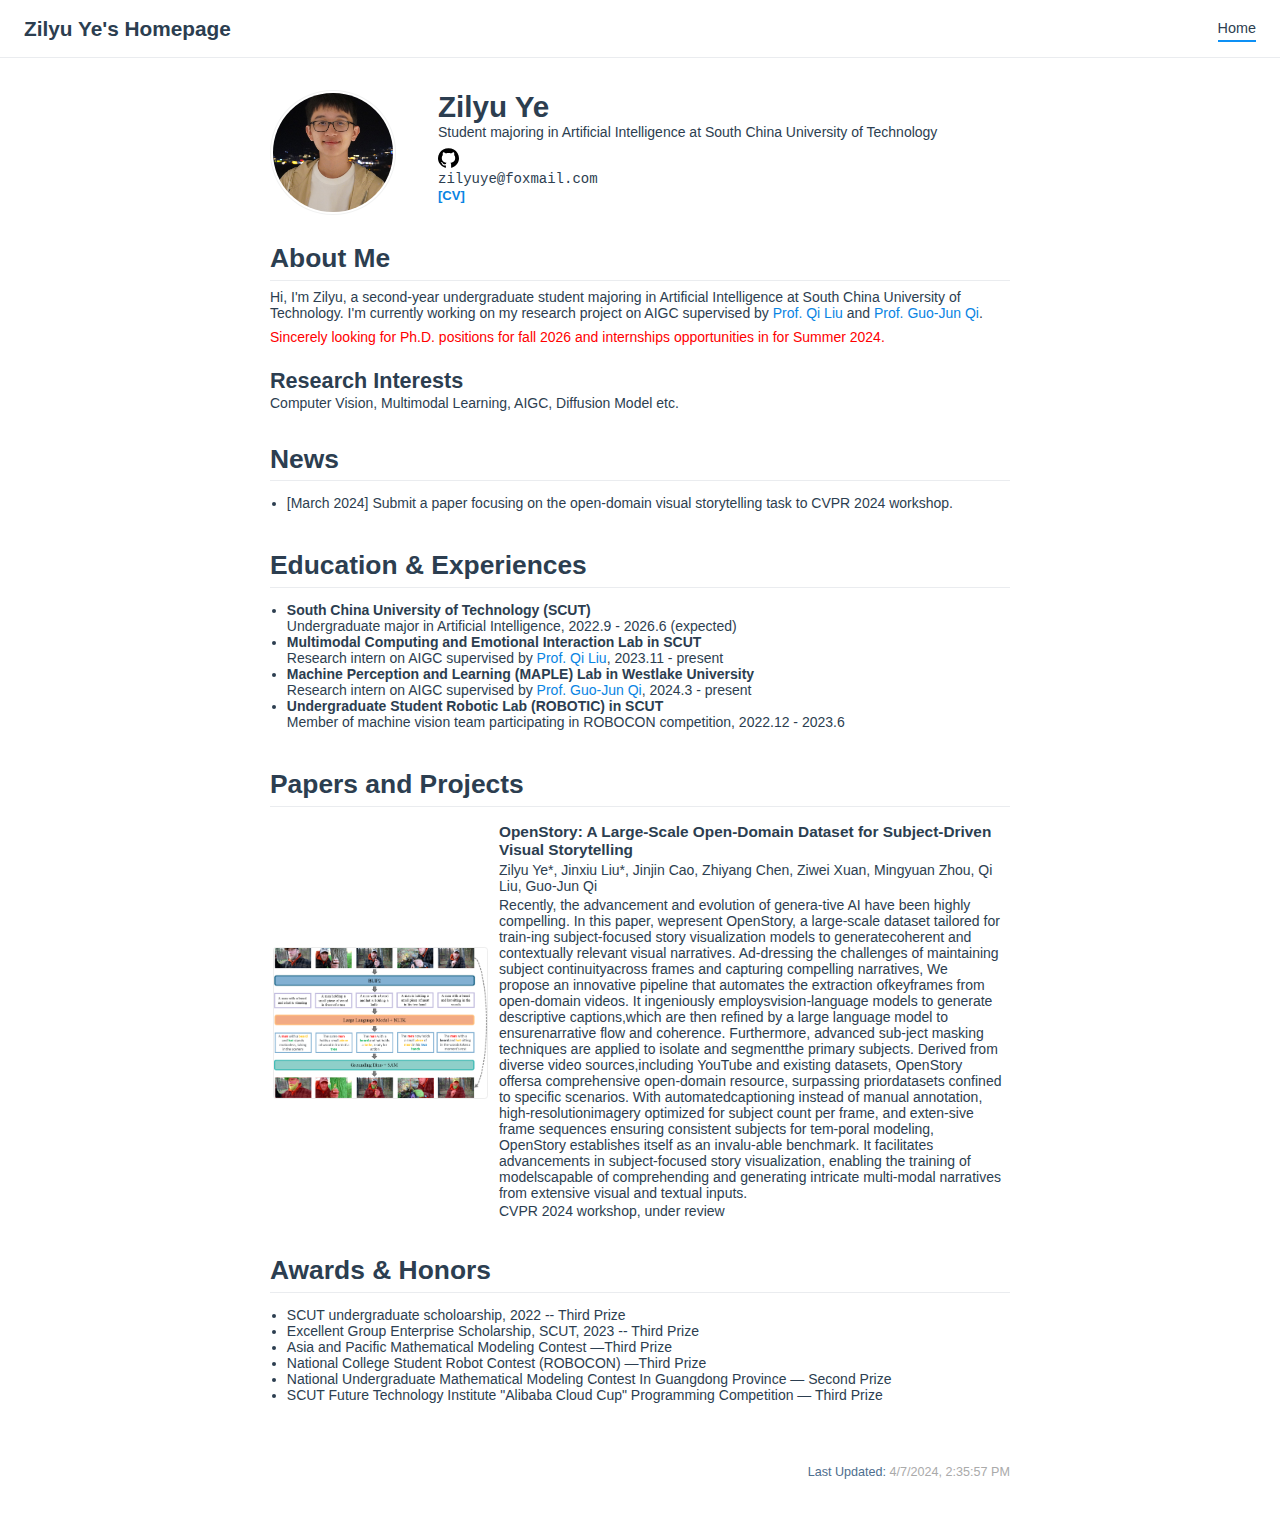
==== commit f6f2d8ab: "Add new JavaScript files" ====
--- a/index.html
+++ b/index.html
@@ -3,25 +3,21 @@
   <head>
     <meta charset="utf-8">
     <meta name="viewport" content="width=device-width,initial-scale=1">
-    <title>Harry Potter</title>
+    <title>Zilyu Ye&#39;s Homepage</title>
     <meta name="description" content="The description of the site.">
     <link rel="icon" href="/logo.png">
     
-    <link rel="preload" href="/assets/css/0.styles.f995b4cf.css" as="style"><link rel="preload" href="/assets/js/app.df54c484.js" as="script"><link rel="preload" href="/assets/js/2.b38bef16.js" as="script"><link rel="preload" href="/assets/js/7.cb8b0411.js" as="script"><link rel="preload" href="/assets/js/4.9a7ce981.js" as="script"><link rel="preload" href="/assets/js/5.bd97189a.js" as="script"><link rel="prefetch" href="/assets/js/10.5a56c157.js"><link rel="prefetch" href="/assets/js/11.6be5d245.js"><link rel="prefetch" href="/assets/js/12.5d8c0c77.js"><link rel="prefetch" href="/assets/js/13.39b6d253.js"><link rel="prefetch" href="/assets/js/14.07613883.js"><link rel="prefetch" href="/assets/js/15.4ace50a3.js"><link rel="prefetch" href="/assets/js/16.cf9fee51.js"><link rel="prefetch" href="/assets/js/3.7726ccc9.js"><link rel="prefetch" href="/assets/js/6.67793f9c.js"><link rel="prefetch" href="/assets/js/8.61fb0869.js"><link rel="prefetch" href="/assets/js/9.d19f5bf3.js">
-    <link rel="stylesheet" href="/assets/css/0.styles.f995b4cf.css">
+    <link rel="preload" href="/assets/css/0.styles.65e01003.css" as="style"><link rel="preload" href="/assets/js/app.2aa8338d.js" as="script"><link rel="preload" href="/assets/js/2.b38bef16.js" as="script"><link rel="preload" href="/assets/js/7.cb8b0411.js" as="script"><link rel="preload" href="/assets/js/4.dab95bb3.js" as="script"><link rel="preload" href="/assets/js/5.bd97189a.js" as="script"><link rel="prefetch" href="/assets/js/10.5a56c157.js"><link rel="prefetch" href="/assets/js/11.558ce76f.js"><link rel="prefetch" href="/assets/js/12.ad1820cf.js"><link rel="prefetch" href="/assets/js/13.361c374b.js"><link rel="prefetch" href="/assets/js/14.02be7e5f.js"><link rel="prefetch" href="/assets/js/15.983dbc07.js"><link rel="prefetch" href="/assets/js/16.cf9fee51.js"><link rel="prefetch" href="/assets/js/3.82f374f2.js"><link rel="prefetch" href="/assets/js/6.67793f9c.js"><link rel="prefetch" href="/assets/js/8.be611428.js"><link rel="prefetch" href="/assets/js/9.d19f5bf3.js">
+    <link rel="stylesheet" href="/assets/css/0.styles.65e01003.css">
   </head>
   <body>
-    <div id="app" data-server-rendered="true"><div class="theme-container no-sidebar home-page"><header class="navbar"><div class="sidebar-button"><svg xmlns="http://www.w3.org/2000/svg" aria-hidden="true" role="img" viewBox="0 0 448 512" class="icon"><path fill="currentColor" d="M436 124H12c-6.627 0-12-5.373-12-12V80c0-6.627 5.373-12 12-12h424c6.627 0 12 5.373 12 12v32c0 6.627-5.373 12-12 12zm0 160H12c-6.627 0-12-5.373-12-12v-32c0-6.627 5.373-12 12-12h424c6.627 0 12 5.373 12 12v32c0 6.627-5.373 12-12 12zm0 160H12c-6.627 0-12-5.373-12-12v-32c0-6.627 5.373-12 12-12h424c6.627 0 12 5.373 12 12v32c0 6.627-5.373 12-12 12z"></path></svg></div> <a href="/" class="home-link router-link-exact-active router-link-active"><!----> <span class="site-name">Harry Potter</span></a> <div class="links"><!----> <nav class="nav-links can-hide"><div class="nav-item"><a href="/" class="nav-link router-link-exact-active router-link-active">Home</a></div><div class="nav-item"><a href="/about/" class="nav-link">About</a></div><div class="nav-item"><a href="/projects/" class="nav-link">Projects</a></div><div class="nav-item"><a href="/guide/" class="nav-link">Guide</a></div><div class="nav-item"><a href="https://github.com/mtobeiyf/vuepress-homepage" target="_blank" rel="noopener noreferrer" class="nav-link external">
-  GitHub
-  <svg xmlns="http://www.w3.org/2000/svg" aria-hidden="true" x="0px" y="0px" viewBox="0 0 100 100" width="15" height="15" class="icon outbound"><path fill="currentColor" d="M18.8,85.1h56l0,0c2.2,0,4-1.8,4-4v-32h-8v28h-48v-48h28v-8h-32l0,0c-2.2,0-4,1.8-4,4v56C14.8,83.3,16.6,85.1,18.8,85.1z"></path> <polygon fill="currentColor" points="45.7,48.7 51.3,54.3 77.2,28.5 77.2,37.2 85.2,37.2 85.2,14.9 62.8,14.9 62.8,22.9 71.5,22.9"></polygon></svg></a></div> <!----></nav></div></header> <div class="sidebar-mask"></div> <aside class="sidebar"><nav class="nav-links"><div class="nav-item"><a href="/" class="nav-link router-link-exact-active router-link-active">Home</a></div><div class="nav-item"><a href="/about/" class="nav-link">About</a></div><div class="nav-item"><a href="/projects/" class="nav-link">Projects</a></div><div class="nav-item"><a href="/guide/" class="nav-link">Guide</a></div><div class="nav-item"><a href="https://github.com/mtobeiyf/vuepress-homepage" target="_blank" rel="noopener noreferrer" class="nav-link external">
-  GitHub
-  <svg xmlns="http://www.w3.org/2000/svg" aria-hidden="true" x="0px" y="0px" viewBox="0 0 100 100" width="15" height="15" class="icon outbound"><path fill="currentColor" d="M18.8,85.1h56l0,0c2.2,0,4-1.8,4-4v-32h-8v28h-48v-48h28v-8h-32l0,0c-2.2,0-4,1.8-4,4v56C14.8,83.3,16.6,85.1,18.8,85.1z"></path> <polygon fill="currentColor" points="45.7,48.7 51.3,54.3 77.2,28.5 77.2,37.2 85.2,37.2 85.2,14.9 62.8,14.9 62.8,22.9 71.5,22.9"></polygon></svg></a></div> <!----></nav>  <!----> </aside> <main class="page"> <div class="theme-default-content content__default"><div class="profile"><div class="image"><img src="/profile.jpg" alt></div> <div class="info"><div class="name">
+    <div id="app" data-server-rendered="true"><div class="theme-container no-sidebar home-page"><header class="navbar"><div class="sidebar-button"><svg xmlns="http://www.w3.org/2000/svg" aria-hidden="true" role="img" viewBox="0 0 448 512" class="icon"><path fill="currentColor" d="M436 124H12c-6.627 0-12-5.373-12-12V80c0-6.627 5.373-12 12-12h424c6.627 0 12 5.373 12 12v32c0 6.627-5.373 12-12 12zm0 160H12c-6.627 0-12-5.373-12-12v-32c0-6.627 5.373-12 12-12h424c6.627 0 12 5.373 12 12v32c0 6.627-5.373 12-12 12zm0 160H12c-6.627 0-12-5.373-12-12v-32c0-6.627 5.373-12 12-12h424c6.627 0 12 5.373 12 12v32c0 6.627-5.373 12-12 12z"></path></svg></div> <a href="/" class="home-link router-link-exact-active router-link-active"><!----> <span class="site-name">Zilyu Ye's Homepage</span></a> <div class="links"><!----> <nav class="nav-links can-hide"><div class="nav-item"><a href="/" class="nav-link router-link-exact-active router-link-active">Home</a></div> <!----></nav></div></header> <div class="sidebar-mask"></div> <aside class="sidebar"><nav class="nav-links"><div class="nav-item"><a href="/" class="nav-link router-link-exact-active router-link-active">Home</a></div> <!----></nav>  <!----> </aside> <main class="page"> <div class="theme-default-content content__default"><div class="profile"><div class="image"><img src="/profile.jpg" alt></div> <div class="info"><div class="name">
       Zilyu Ye
     </div> <div class="bio"><p>Student majoring in Artificial Intelligence at South China University of Technology</p></div> <div class="socials"><div><a href="https://github.com/YeLuoSuiYou" target="_blank"><img src="/icons/github.svg" alt="github" title="github"></a></div></div> <div class="contact"><div title="Contact me" class="email">zilyuye@foxmail.com</div></div> <div><a target="_blank" href="/cv.pdf" title="Download my CV in PDF"><font size="2em" color=""><b>[CV]</b></font></a></div></div></div> <h2 id="about-me">About Me</h2> <p>Hi, I'm Zilyu, a second-year undergraduate student majoring in Artificial Intelligence at South China University of Technology. I'm currently working on my research project on AIGC supervised by <a href="https://drliuqi.github.io/" target="_blank" rel="noopener noreferrer">Prof. Qi Liu<svg xmlns="http://www.w3.org/2000/svg" aria-hidden="true" x="0px" y="0px" viewBox="0 0 100 100" width="15" height="15" class="icon outbound"><path fill="currentColor" d="M18.8,85.1h56l0,0c2.2,0,4-1.8,4-4v-32h-8v28h-48v-48h28v-8h-32l0,0c-2.2,0-4,1.8-4,4v56C14.8,83.3,16.6,85.1,18.8,85.1z"></path> <polygon fill="currentColor" points="45.7,48.7 51.3,54.3 77.2,28.5 77.2,37.2 85.2,37.2 85.2,14.9 62.8,14.9 62.8,22.9 71.5,22.9"></polygon></svg></a> and <a href="http://maple-lab.net/about.html" target="_blank" rel="noopener noreferrer">Prof. Guo-Jun Qi<svg xmlns="http://www.w3.org/2000/svg" aria-hidden="true" x="0px" y="0px" viewBox="0 0 100 100" width="15" height="15" class="icon outbound"><path fill="currentColor" d="M18.8,85.1h56l0,0c2.2,0,4-1.8,4-4v-32h-8v28h-48v-48h28v-8h-32l0,0c-2.2,0-4,1.8-4,4v56C14.8,83.3,16.6,85.1,18.8,85.1z"></path> <polygon fill="currentColor" points="45.7,48.7 51.3,54.3 77.2,28.5 77.2,37.2 85.2,37.2 85.2,14.9 62.8,14.9 62.8,22.9 71.5,22.9"></polygon></svg></a>.</p> <p><span style="color:red;">Sincerely looking for Ph.D. positions for fall 2026 and internships opportunities in for Summer 2024.</span></p> <h3 id="research-interests">Research Interests</h3> <p>Computer Vision, Multimodal Learning, AIGC, Diffusion Model etc.</p> <h2 id="news">News</h2> <ul><li>[March 2024] Submit a paper focusing on the open-domain visual storytelling task to CVPR 2024 workshop.</li></ul> <h2 id="education-experiences">Education &amp; Experiences</h2> <ul><li><strong>South China University of Technology (SCUT)</strong><br>
 Undergraduate major in Artificial Intelligence, 2022.9 - 2026.6 (expected)<br></li> <li><strong>Multimodal Computing and Emotional Interaction Lab in SCUT</strong><br>
 Research intern on AIGC supervised by <a href="https://drliuqi.github.io/" target="_blank" rel="noopener noreferrer">Prof. Qi Liu<svg xmlns="http://www.w3.org/2000/svg" aria-hidden="true" x="0px" y="0px" viewBox="0 0 100 100" width="15" height="15" class="icon outbound"><path fill="currentColor" d="M18.8,85.1h56l0,0c2.2,0,4-1.8,4-4v-32h-8v28h-48v-48h28v-8h-32l0,0c-2.2,0-4,1.8-4,4v56C14.8,83.3,16.6,85.1,18.8,85.1z"></path> <polygon fill="currentColor" points="45.7,48.7 51.3,54.3 77.2,28.5 77.2,37.2 85.2,37.2 85.2,14.9 62.8,14.9 62.8,22.9 71.5,22.9"></polygon></svg></a>, 2023.11 - present<br></li> <li><strong>Machine Perception and Learning (MAPLE) Lab in Westlake University</strong><br>
 Research intern on AIGC supervised by <a href="http://maple-lab.net/about.html" target="_blank" rel="noopener noreferrer">Prof. Guo-Jun Qi<svg xmlns="http://www.w3.org/2000/svg" aria-hidden="true" x="0px" y="0px" viewBox="0 0 100 100" width="15" height="15" class="icon outbound"><path fill="currentColor" d="M18.8,85.1h56l0,0c2.2,0,4-1.8,4-4v-32h-8v28h-48v-48h28v-8h-32l0,0c-2.2,0-4,1.8-4,4v56C14.8,83.3,16.6,85.1,18.8,85.1z"></path> <polygon fill="currentColor" points="45.7,48.7 51.3,54.3 77.2,28.5 77.2,37.2 85.2,37.2 85.2,14.9 62.8,14.9 62.8,22.9 71.5,22.9"></polygon></svg></a>, 2024.3 - present<br></li> <li><strong>Undergraduate Student Robotic Lab (ROBOTIC) in SCUT</strong><br>
 Member of machine vision team participating in ROBOCON competition, 2022.12 - 2023.6<br></li></ul> <h2 id="papers-and-projects">Papers and Projects</h2> <div class="md-card"><div class="card-image"><img src="/projects/OpenStory.png" alt></div> <div class="card-content"><p><span style="font-size:1.1em;"><strong>OpenStory: A Large-Scale Open-Domain Dataset for Subject-Driven Visual Storytelling</strong></span></p> <p>Zilyu Ye*, Jinxiu Liu*, Jinjin Cao, Zhiyang Chen, Ziwei Xuan, Mingyuan Zhou, Qi Liu, Guo-Jun Qi</p> <p>Recently, the advancement and evolution of genera-tive AI have been highly compelling. In this paper, wepresent OpenStory, a large-scale dataset tailored for train-ing subject-focused story visualization models to generatecoherent and contextually relevant visual narratives. Ad-dressing the challenges of maintaining subject continuityacross frames and capturing compelling narratives, We propose an innovative pipeline that automates the extraction ofkeyframes from open-domain videos. It ingeniously employsvision-language models to generate descriptive captions,which are then refined by a large language model to ensurenarrative flow and coherence. Furthermore, advanced sub-ject masking techniques are applied to isolate and segmentthe primary subjects. Derived from diverse video sources,including YouTube and existing datasets, OpenStory offersa comprehensive open-domain resource, surpassing priordatasets confined to specific scenarios. With automatedcaptioning instead of manual annotation, high-resolutionimagery optimized for subject count per frame, and exten-sive frame sequences ensuring consistent subjects for tem-poral modeling, OpenStory establishes itself as an invalu-able benchmark. It facilitates advancements in subject-focused story visualization, enabling the training of modelscapable of comprehending and generating intricate multi-modal narratives from extensive visual and textual inputs.</p> <p>CVPR 2024 workshop, under review</p></div></div> <h2 id="awards-honors">Awards &amp; Honors</h2> <ul><li>SCUT undergraduate scholoarship, 2022 -- Third Prize</li> <li>Excellent Group Enterprise Scholarship, SCUT, 2023 -- Third Prize</li> <li>Asia and Pacific Mathematical Modeling Contest —Third Prize</li> <li>National College Student Robot Contest (ROBOCON) —Third Prize</li> <li>National Undergraduate Mathematical Modeling Contest In Guangdong Province — Second Prize</li> <li>SCUT Future Technology Institute &quot;Alibaba Cloud Cup&quot; Programming Competition — Third Prize</li></ul></div> <footer class="page-edit"><!----> <div class="last-updated"><span class="prefix">Last Updated:</span> <span class="time">4/7/2024, 2:35:57 PM</span></div></footer> <!----> </main></div><div class="global-ui"></div></div>
-    <script src="/assets/js/app.df54c484.js" defer></script><script src="/assets/js/2.b38bef16.js" defer></script><script src="/assets/js/7.cb8b0411.js" defer></script><script src="/assets/js/4.9a7ce981.js" defer></script><script src="/assets/js/5.bd97189a.js" defer></script>
+    <script src="/assets/js/app.2aa8338d.js" defer></script><script src="/assets/js/2.b38bef16.js" defer></script><script src="/assets/js/7.cb8b0411.js" defer></script><script src="/assets/js/4.dab95bb3.js" defer></script><script src="/assets/js/5.bd97189a.js" defer></script>
   </body>
 </html>
--- a/assets/css/0.styles.65e01003.css
+++ b/assets/css/0.styles.65e01003.css
@@ -0,0 +1 @@
+#nprogress{pointer-events:none}#nprogress .bar{background:#0984e3;position:fixed;z-index:1031;top:0;left:0;width:100%;height:2px}#nprogress .peg{display:block;position:absolute;right:0;width:100px;height:100%;box-shadow:0 0 10px #0984e3,0 0 5px #0984e3;opacity:1;-webkit-transform:rotate(3deg) translateY(-4px);transform:rotate(3deg) translateY(-4px)}#nprogress .spinner{display:block;position:fixed;z-index:1031;top:15px;right:15px}#nprogress .spinner-icon{width:18px;height:18px;box-sizing:border-box;border-color:#0984e3 transparent transparent #0984e3;border-style:solid;border-width:2px;border-radius:50%;-webkit-animation:nprogress-spinner .4s linear infinite;animation:nprogress-spinner .4s linear infinite}.nprogress-custom-parent{overflow:hidden;position:relative}.nprogress-custom-parent #nprogress .bar,.nprogress-custom-parent #nprogress .spinner{position:absolute}@-webkit-keyframes nprogress-spinner{0%{-webkit-transform:rotate(0deg);transform:rotate(0deg)}to{-webkit-transform:rotate(1turn);transform:rotate(1turn)}}@keyframes nprogress-spinner{0%{-webkit-transform:rotate(0deg);transform:rotate(0deg)}to{-webkit-transform:rotate(1turn);transform:rotate(1turn)}}.icon.outbound{color:#aaa;display:inline-block;vertical-align:middle;position:relative;top:-1px}.home{padding:3.6rem 2rem 0;max-width:960px;margin:0 auto;display:block}.home .hero{text-align:center}.home .hero img{max-width:100%;max-height:280px;display:block;margin:3rem auto 1.5rem}.home .hero h1{font-size:3rem}.home .hero .action,.home .hero .description,.home .hero h1{margin:1.8rem auto}.home .hero .description{max-width:35rem;font-size:1.6rem;line-height:1.3;color:#6a8bad}.home .hero .action-button{display:inline-block;font-size:1.2rem;color:#fff;background-color:#0984e3;padding:.8rem 1.6rem;border-radius:4px;-webkit-transition:background-color .1s ease;transition:background-color .1s ease;box-sizing:border-box;border-bottom:1px solid #0877cc}.home .hero .action-button:hover{background-color:#1292f6}.home .features{border-top:1px solid #eaecef;padding:1.2rem 0;margin-top:2.5rem;display:-webkit-box;display:flex;flex-wrap:wrap;-webkit-box-align:start;align-items:flex-start;align-content:stretch;-webkit-box-pack:justify;justify-content:space-between}.home .feature{-webkit-box-flex:1;flex-grow:1;flex-basis:30%;max-width:30%}.home .feature h2{font-size:1.4rem;font-weight:500;border-bottom:none;padding-bottom:0;color:#3a5169}.home .feature p{color:#4e6e8e}.home .footer{padding:2.5rem;border-top:1px solid #eaecef;text-align:center;color:#4e6e8e}@media (max-width:719px){.home .features{-webkit-box-orient:vertical;-webkit-box-direction:normal;flex-direction:column}.home .feature{max-width:100%;padding:0 2.5rem}}@media (max-width:419px){.home{padding-left:1.5rem;padding-right:1.5rem}.home .hero img{max-height:210px;margin:2rem auto 1.2rem}.home .hero h1{font-size:2rem}.home .hero .action,.home .hero .description,.home .hero h1{margin:1.2rem auto}.home .hero .description{font-size:1.2rem}.home .hero .action-button{font-size:1rem;padding:.6rem 1.2rem}.home .feature h2{font-size:1.25rem}}.search-box{display:inline-block;position:relative;margin-right:1rem}.search-box input{cursor:text;width:10rem;height:2rem;color:#4e6e8e;display:inline-block;border:1px solid #cfd4db;border-radius:2rem;font-size:.9rem;line-height:2rem;padding:0 .5rem 0 2rem;outline:none;-webkit-transition:all .2s ease;transition:all .2s ease;background:#fff url(/assets/img/search.83621669.svg) .6rem .5rem no-repeat;background-size:1rem}.search-box input:focus{cursor:auto;border-color:#0984e3}.search-box .suggestions{background:#fff;width:20rem;position:absolute;top:1.5rem;border:1px solid #cfd4db;border-radius:6px;padding:.4rem;list-style-type:none}.search-box .suggestions.align-right{right:0}.search-box .suggestion{line-height:1.4;padding:.4rem .6rem;border-radius:4px;cursor:pointer}.search-box .suggestion a{white-space:normal;color:#5d82a6}.search-box .suggestion a .page-title{font-weight:600}.search-box .suggestion a .header{font-size:.9em;margin-left:.25em}.search-box .suggestion.focused{background-color:#f3f4f5}.search-box .suggestion.focused a{color:#0984e3}@media (max-width:959px){.search-box input{cursor:pointer;width:0;border-color:transparent;position:relative}.search-box input:focus{cursor:text;left:0;width:10rem}}@media (-ms-high-contrast:none){.search-box input{height:2rem}}@media (max-width:959px) and (min-width:719px){.search-box .suggestions{left:0}}@media (max-width:719px){.search-box{margin-right:0}.search-box input{left:1rem}.search-box .suggestions{right:0}}@media (max-width:419px){.search-box .suggestions{width:calc(100vw - 4rem)}.search-box input:focus{width:8rem}}.sidebar-button{cursor:pointer;display:none;width:1.25rem;height:1.25rem;position:absolute;padding:.6rem;top:.6rem;left:1rem}.sidebar-button .icon{display:block;width:1.25rem;height:1.25rem}@media (max-width:719px){.sidebar-button{display:block}}.dropdown-enter,.dropdown-leave-to{height:0!important}.dropdown-wrapper{cursor:pointer}.dropdown-wrapper .dropdown-title{display:block;font-size:.9rem;font-family:inherit;cursor:inherit;padding:inherit;line-height:1.4rem;background:transparent;border:none;font-weight:500;color:#2c3e50}.dropdown-wrapper .dropdown-title:hover{border-color:transparent}.dropdown-wrapper .dropdown-title .arrow{vertical-align:middle;margin-top:-1px;margin-left:.4rem}.dropdown-wrapper .nav-dropdown .dropdown-item{color:inherit;line-height:1.7rem}.dropdown-wrapper .nav-dropdown .dropdown-item h4{margin:.45rem 0 0;border-top:1px solid #eee;padding:.45rem 1.5rem 0 1.25rem}.dropdown-wrapper .nav-dropdown .dropdown-item .dropdown-subitem-wrapper{padding:0;list-style:none}.dropdown-wrapper .nav-dropdown .dropdown-item .dropdown-subitem-wrapper .dropdown-subitem{font-size:.9em}.dropdown-wrapper .nav-dropdown .dropdown-item a{display:block;line-height:1.7rem;position:relative;border-bottom:none;font-weight:400;margin-bottom:0;padding:0 1.5rem 0 1.25rem}.dropdown-wrapper .nav-dropdown .dropdown-item a.router-link-active,.dropdown-wrapper .nav-dropdown .dropdown-item a:hover{color:#0984e3}.dropdown-wrapper .nav-dropdown .dropdown-item a.router-link-active:after{content:"";width:0;height:0;border-left:5px solid #0984e3;border-top:3px solid transparent;border-bottom:3px solid transparent;position:absolute;top:calc(50% - 2px);left:9px}.dropdown-wrapper .nav-dropdown .dropdown-item:first-child h4{margin-top:0;padding-top:0;border-top:0}@media (max-width:719px){.dropdown-wrapper.open .dropdown-title{margin-bottom:.5rem}.dropdown-wrapper .dropdown-title{font-weight:600;font-size:inherit}.dropdown-wrapper .dropdown-title:hover{color:#0984e3}.dropdown-wrapper .nav-dropdown{-webkit-transition:height .1s ease-out;transition:height .1s ease-out;overflow:hidden}.dropdown-wrapper .nav-dropdown .dropdown-item h4{border-top:0;margin-top:0;padding-top:0}.dropdown-wrapper .nav-dropdown .dropdown-item>a,.dropdown-wrapper .nav-dropdown .dropdown-item h4{font-size:15px;line-height:2rem}.dropdown-wrapper .nav-dropdown .dropdown-item .dropdown-subitem{font-size:14px;padding-left:1rem}}@media (min-width:719px){.dropdown-wrapper{height:1.8rem}.dropdown-wrapper.open .nav-dropdown,.dropdown-wrapper:hover .nav-dropdown{display:block!important}.dropdown-wrapper.open:blur{display:none}.dropdown-wrapper .dropdown-title .arrow{border-left:4px solid transparent;border-right:4px solid transparent;border-top:6px solid #ccc;border-bottom:0}.dropdown-wrapper .nav-dropdown{display:none;height:auto!important;box-sizing:border-box;max-height:calc(100vh - 2.7rem);overflow-y:auto;position:absolute;top:100%;right:0;background-color:#fff;padding:.6rem 0;border:1px solid;border-color:#ddd #ddd #ccc;text-align:left;border-radius:.25rem;white-space:nowrap;margin:0}}.nav-links{display:inline-block}.nav-links a{line-height:1.4rem;color:inherit}.nav-links a.router-link-active,.nav-links a:hover{color:#0984e3}.nav-links .nav-item{position:relative;display:inline-block;margin-left:1.5rem;line-height:2rem}.nav-links .nav-item:first-child{margin-left:0}.nav-links .repo-link{margin-left:1.5rem}@media (max-width:719px){.nav-links .nav-item,.nav-links .repo-link{margin-left:0}}@media (min-width:719px){.nav-links a.router-link-active,.nav-links a:hover{color:#2c3e50}.nav-item>a:not(.external).router-link-active,.nav-item>a:not(.external):hover{margin-bottom:-2px;border-bottom:2px solid #0d90f5}}.navbar{padding:.7rem 1.5rem;line-height:2.2rem}.navbar a,.navbar img,.navbar span{display:inline-block}.navbar .logo{height:2.2rem;min-width:2.2rem;margin-right:.8rem;vertical-align:top}.navbar .site-name{font-size:1.3rem;font-weight:600;color:#2c3e50;position:relative}.navbar .links{padding-left:1.5rem;box-sizing:border-box;background-color:#fff;white-space:nowrap;font-size:.9rem;position:absolute;right:1.5rem;top:.7rem;display:-webkit-box;display:flex}.navbar .links .search-box{-webkit-box-flex:0;flex:0 0 auto;vertical-align:top}@media (max-width:719px){.navbar{padding-left:4rem}.navbar .can-hide{display:none}.navbar .links{padding-left:1.5rem}.navbar .site-name{width:calc(100vw - 9.4rem);overflow:hidden;white-space:nowrap;text-overflow:ellipsis}}.page-edit{max-width:740px;margin:0 auto;padding:2rem 2.5rem}@media (max-width:959px){.page-edit{padding:2rem}}@media (max-width:419px){.page-edit{padding:1.5rem}}.page-edit{padding-top:1rem;padding-bottom:1rem;overflow:auto}.page-edit .edit-link{display:inline-block}.page-edit .edit-link a{color:#4e6e8e;margin-right:.25rem}.page-edit .last-updated{float:right;font-size:.9em}.page-edit .last-updated .prefix{font-weight:500;color:#4e6e8e}.page-edit .last-updated .time{font-weight:400;color:#aaa}@media (max-width:719px){.page-edit .edit-link{margin-bottom:.5rem}.page-edit .last-updated{font-size:.8em;float:none;text-align:left}}.page-nav{max-width:740px;margin:0 auto;padding:2rem 2.5rem}@media (max-width:959px){.page-nav{padding:2rem}}@media (max-width:419px){.page-nav{padding:1.5rem}}.page-nav{padding-top:1rem;padding-bottom:0}.page-nav .inner{min-height:2rem;margin-top:0;border-top:1px solid #eaecef;padding-top:1rem;overflow:auto}.page-nav .next{float:right}.page{padding-bottom:2rem;display:block}.sidebar-group .sidebar-group{padding-left:.5em}.sidebar-group:not(.collapsable) .sidebar-heading:not(.clickable){cursor:auto;color:inherit}.sidebar-group.is-sub-group{padding-left:0}.sidebar-group.is-sub-group>.sidebar-heading{font-size:.95em;line-height:1.4;font-weight:400;padding-left:2rem}.sidebar-group.is-sub-group>.sidebar-heading:not(.clickable){opacity:.5}.sidebar-group.is-sub-group>.sidebar-group-items{padding-left:1rem}.sidebar-group.is-sub-group>.sidebar-group-items>li>.sidebar-link{font-size:.95em;border-left:none}.sidebar-group.depth-2>.sidebar-heading{border-left:none}.sidebar-heading{color:#2c3e50;-webkit-transition:color .15s ease;transition:color .15s ease;cursor:pointer;font-size:1.1em;font-weight:700;padding:.35rem 1.5rem .35rem 1.25rem;width:100%;box-sizing:border-box;margin:0;border-left:.25rem solid transparent}.sidebar-heading.open,.sidebar-heading:hover{color:inherit}.sidebar-heading .arrow{position:relative;top:-.12em;left:.5em}.sidebar-heading.clickable.active{font-weight:600;color:#0984e3;border-left-color:#0984e3}.sidebar-heading.clickable:hover{color:#0984e3}.sidebar-group-items{-webkit-transition:height .1s ease-out;transition:height .1s ease-out;font-size:.95em;overflow:hidden}.sidebar .sidebar-sub-headers{padding-left:1rem;font-size:.95em}a.sidebar-link{font-size:1em;font-weight:400;display:inline-block;color:#2c3e50;border-left:.25rem solid transparent;padding:.35rem 1rem .35rem 1.25rem;line-height:1.4;width:100%;box-sizing:border-box}a.sidebar-link:hover{color:#0984e3}a.sidebar-link.active{font-weight:600;color:#0984e3;border-left-color:#0984e3}.sidebar-group a.sidebar-link{padding-left:2rem}.sidebar-sub-headers a.sidebar-link{padding-top:.25rem;padding-bottom:.25rem;border-left:none}.sidebar-sub-headers a.sidebar-link.active{font-weight:500}.sidebar ul{padding:0;margin:0;list-style-type:none}.sidebar a{display:inline-block}.sidebar .nav-links{display:none;border-bottom:1px solid #eaecef;padding:.5rem 0 .75rem}.sidebar .nav-links a{font-weight:600}.sidebar .nav-links .nav-item,.sidebar .nav-links .repo-link{display:block;line-height:1.25rem;font-size:1.1em;padding:.5rem 0 .5rem 1.5rem}.sidebar>.sidebar-links{padding:1.5rem 0}.sidebar>.sidebar-links>li>a.sidebar-link{font-size:1.1em;line-height:1.7;font-weight:700}.sidebar>.sidebar-links>li:not(:first-child){margin-top:.75rem}@media (max-width:719px){.sidebar .nav-links{display:block}.sidebar .nav-links .dropdown-wrapper .nav-dropdown .dropdown-item a.router-link-active:after{top:calc(1rem - 2px)}.sidebar>.sidebar-links{padding:1rem 0}}.theme-container.home-page .page{font-size:14px;font-family:lucida grande,lucida sans unicode,lucida,Helvetica Neue,Helvetica,Arial,sans-serif}.theme-container.home-page .page p{margin:0 0 .5rem}.theme-container.home-page .page ol,.theme-container.home-page .page p,.theme-container.home-page .page ul{line-height:normal}.theme-container.home-page .page a{font-weight:400}.theme-container.home-page .page .theme-default-content:not(.custom)>h2{margin-bottom:.5rem}.theme-container.home-page .page .theme-default-content:not(.custom)>h2:first-child+p{margin-top:.5rem}.theme-container.home-page .page .theme-default-content:not(.custom)>h3{padding-top:4rem}.theme-container.home-page .page .md-card{margin-top:.5em}.theme-container.home-page .page .md-card .card-image{padding:.2rem}.theme-container.home-page .page .md-card .card-image img{max-width:3000px;max-height:300px}.theme-container.home-page .page .md-card .card-content p{-webkit-margin-after:.2em}@media (max-width:419px){.theme-container.home-page .page ol,.theme-container.home-page .page p,.theme-container.home-page .page ul{line-height:1.5}.theme-container.home-page .page .md-card .card-image img{width:100%;max-width:400px}}.theme-container.about-page .page{background-color:#e6ecf0;min-height:100vh}.theme-container.about-page .page .last-updated{display:none}.projects-page{background-color:#fafbfc}code[class*=language-],pre[class*=language-]{color:#ccc;background:none;font-family:Consolas,Monaco,Andale Mono,Ubuntu Mono,monospace;font-size:1em;text-align:left;white-space:pre;word-spacing:normal;word-break:normal;word-wrap:normal;line-height:1.5;-moz-tab-size:4;-o-tab-size:4;tab-size:4;-webkit-hyphens:none;-ms-hyphens:none;hyphens:none}pre[class*=language-]{padding:1em;margin:.5em 0;overflow:auto}:not(pre)>code[class*=language-],pre[class*=language-]{background:#2d2d2d}:not(pre)>code[class*=language-]{padding:.1em;border-radius:.3em;white-space:normal}.token.block-comment,.token.cdata,.token.comment,.token.doctype,.token.prolog{color:#999}.token.punctuation{color:#ccc}.token.attr-name,.token.deleted,.token.namespace,.token.tag{color:#e2777a}.token.function-name{color:#6196cc}.token.boolean,.token.function,.token.number{color:#f08d49}.token.class-name,.token.constant,.token.property,.token.symbol{color:#f8c555}.token.atrule,.token.builtin,.token.important,.token.keyword,.token.selector{color:#cc99cd}.token.attr-value,.token.char,.token.regex,.token.string,.token.variable{color:#7ec699}.token.entity,.token.operator,.token.url{color:#67cdcc}.token.bold,.token.important{font-weight:700}.token.italic{font-style:italic}.token.entity{cursor:help}.token.inserted{color:green}.theme-default-content code{color:#476582;padding:.25rem .5rem;margin:0;font-size:.85em;background-color:rgba(27,31,35,.05);border-radius:3px}.theme-default-content code .token.deleted{color:#ec5975}.theme-default-content code .token.inserted{color:#0984e3}.theme-default-content pre,.theme-default-content pre[class*=language-]{line-height:1.4;padding:1.25rem 1.5rem;margin:.85rem 0;background-color:#282c34;border-radius:6px;overflow:auto}.theme-default-content pre[class*=language-] code,.theme-default-content pre code{color:#fff;padding:0;background-color:transparent;border-radius:0}div[class*=language-]{position:relative;background-color:#282c34;border-radius:6px}div[class*=language-] .highlight-lines{-webkit-user-select:none;-ms-user-select:none;user-select:none;padding-top:1.3rem;position:absolute;top:0;left:0;width:100%;line-height:1.4}div[class*=language-] .highlight-lines .highlighted{background-color:rgba(0,0,0,.66)}div[class*=language-] pre,div[class*=language-] pre[class*=language-]{background:transparent;position:relative;z-index:1}div[class*=language-]:before{position:absolute;z-index:3;top:.8em;right:1em;font-size:.75rem;color:hsla(0,0%,100%,.4)}div[class*=language-]:not(.line-numbers-mode) .line-numbers-wrapper{display:none}div[class*=language-].line-numbers-mode .highlight-lines .highlighted{position:relative}div[class*=language-].line-numbers-mode .highlight-lines .highlighted:before{content:" ";position:absolute;z-index:3;left:0;top:0;display:block;width:3.5rem;height:100%;background-color:rgba(0,0,0,.66)}div[class*=language-].line-numbers-mode pre{padding-left:4.5rem;vertical-align:middle}div[class*=language-].line-numbers-mode .line-numbers-wrapper{position:absolute;top:0;width:3.5rem;text-align:center;color:hsla(0,0%,100%,.3);padding:1.25rem 0;line-height:1.4}div[class*=language-].line-numbers-mode .line-numbers-wrapper br{-webkit-user-select:none;-ms-user-select:none;user-select:none}div[class*=language-].line-numbers-mode .line-numbers-wrapper .line-number{position:relative;z-index:4;-webkit-user-select:none;-ms-user-select:none;user-select:none;font-size:.85em}div[class*=language-].line-numbers-mode:after{content:"";position:absolute;z-index:2;top:0;left:0;width:3.5rem;height:100%;border-radius:6px 0 0 6px;border-right:1px solid rgba(0,0,0,.66);background-color:#282c34}div[class~=language-js]:before{content:"js"}div[class~=language-ts]:before{content:"ts"}div[class~=language-html]:before{content:"html"}div[class~=language-md]:before{content:"md"}div[class~=language-vue]:before{content:"vue"}div[class~=language-css]:before{content:"css"}div[class~=language-sass]:before{content:"sass"}div[class~=language-scss]:before{content:"scss"}div[class~=language-less]:before{content:"less"}div[class~=language-stylus]:before{content:"stylus"}div[class~=language-go]:before{content:"go"}div[class~=language-java]:before{content:"java"}div[class~=language-c]:before{content:"c"}div[class~=language-sh]:before{content:"sh"}div[class~=language-yaml]:before{content:"yaml"}div[class~=language-py]:before{content:"py"}div[class~=language-docker]:before{content:"docker"}div[class~=language-dockerfile]:before{content:"dockerfile"}div[class~=language-makefile]:before{content:"makefile"}div[class~=language-javascript]:before{content:"js"}div[class~=language-typescript]:before{content:"ts"}div[class~=language-markup]:before{content:"html"}div[class~=language-markdown]:before{content:"md"}div[class~=language-json]:before{content:"json"}div[class~=language-ruby]:before{content:"rb"}div[class~=language-python]:before{content:"py"}div[class~=language-bash]:before{content:"sh"}div[class~=language-php]:before{content:"php"}.custom-block .custom-block-title{font-weight:600;margin-bottom:-.4rem}.custom-block.danger,.custom-block.tip,.custom-block.warning{padding:.1rem 1.5rem;border-left-width:.5rem;border-left-style:solid;margin:1rem 0}.custom-block.tip{background-color:#f3f5f7;border-color:#42b983}.custom-block.warning{background-color:rgba(255,229,100,.3);border-color:#e7c000;color:#6b5900}.custom-block.warning .custom-block-title{color:#b29400}.custom-block.warning a{color:#2c3e50}.custom-block.danger{background-color:#ffe6e6;border-color:#c00;color:#4d0000}.custom-block.danger .custom-block-title{color:#900}.custom-block.danger a{color:#2c3e50}.arrow{display:inline-block;width:0;height:0}.arrow.up{border-bottom:6px solid #ccc}.arrow.down,.arrow.up{border-left:4px solid transparent;border-right:4px solid transparent}.arrow.down{border-top:6px solid #ccc}.arrow.right{border-left:6px solid #ccc}.arrow.left,.arrow.right{border-top:4px solid transparent;border-bottom:4px solid transparent}.arrow.left{border-right:6px solid #ccc}.theme-default-content:not(.custom){max-width:740px;margin:0 auto;padding:2rem 2.5rem}@media (max-width:959px){.theme-default-content:not(.custom){padding:2rem}}@media (max-width:419px){.theme-default-content:not(.custom){padding:1.5rem}}.table-of-contents .badge{vertical-align:middle}body,html{padding:0;margin:0;background-color:#fff}body{font-family:-apple-system,BlinkMacSystemFont,Segoe UI,Roboto,Oxygen,Ubuntu,Cantarell,Fira Sans,Droid Sans,Helvetica Neue,sans-serif;-webkit-font-smoothing:antialiased;-moz-osx-font-smoothing:grayscale;font-size:16px;color:#2c3e50}.page{padding-left:20rem}.navbar{z-index:20;right:0;height:3.6rem;background-color:#fff;box-sizing:border-box;border-bottom:1px solid #eaecef}.navbar,.sidebar-mask{position:fixed;top:0;left:0}.sidebar-mask{z-index:9;width:100vw;height:100vh;display:none}.sidebar{font-size:16px;background-color:#fff;width:20rem;position:fixed;z-index:10;margin:0;top:3.6rem;left:0;bottom:0;box-sizing:border-box;border-right:1px solid #eaecef;overflow-y:auto}.theme-default-content:not(.custom)>:first-child{margin-top:3.6rem}.theme-default-content:not(.custom) a:hover{text-decoration:underline}.theme-default-content:not(.custom) p.demo{padding:1rem 1.5rem;border:1px solid #ddd;border-radius:4px}.theme-default-content:not(.custom) img{max-width:100%}.theme-default-content.custom{padding:0;margin:0}.theme-default-content.custom img{max-width:100%}a{font-weight:500;text-decoration:none}a,p a code{color:#0984e3}p a code{font-weight:400}kbd{background:#eee;border:.15rem solid #ddd;border-bottom:.25rem solid #ddd;border-radius:.15rem;padding:0 .15em}blockquote{font-size:1rem;color:#999;border-left:.2rem solid #dfe2e5;margin:1rem 0;padding:.25rem 0 .25rem 1rem}blockquote>p{margin:0}ol,ul{padding-left:1.2em}strong{font-weight:600}h1,h2,h3,h4,h5,h6{font-weight:600;line-height:1.25}.theme-default-content:not(.custom)>h1,.theme-default-content:not(.custom)>h2,.theme-default-content:not(.custom)>h3,.theme-default-content:not(.custom)>h4,.theme-default-content:not(.custom)>h5,.theme-default-content:not(.custom)>h6{margin-top:-3.1rem;padding-top:4.6rem;margin-bottom:0}.theme-default-content:not(.custom)>h1:first-child,.theme-default-content:not(.custom)>h2:first-child,.theme-default-content:not(.custom)>h3:first-child,.theme-default-content:not(.custom)>h4:first-child,.theme-default-content:not(.custom)>h5:first-child,.theme-default-content:not(.custom)>h6:first-child{margin-top:-1.5rem;margin-bottom:1rem}.theme-default-content:not(.custom)>h1:first-child+.custom-block,.theme-default-content:not(.custom)>h1:first-child+p,.theme-default-content:not(.custom)>h1:first-child+pre,.theme-default-content:not(.custom)>h2:first-child+.custom-block,.theme-default-content:not(.custom)>h2:first-child+p,.theme-default-content:not(.custom)>h2:first-child+pre,.theme-default-content:not(.custom)>h3:first-child+.custom-block,.theme-default-content:not(.custom)>h3:first-child+p,.theme-default-content:not(.custom)>h3:first-child+pre,.theme-default-content:not(.custom)>h4:first-child+.custom-block,.theme-default-content:not(.custom)>h4:first-child+p,.theme-default-content:not(.custom)>h4:first-child+pre,.theme-default-content:not(.custom)>h5:first-child+.custom-block,.theme-default-content:not(.custom)>h5:first-child+p,.theme-default-content:not(.custom)>h5:first-child+pre,.theme-default-content:not(.custom)>h6:first-child+.custom-block,.theme-default-content:not(.custom)>h6:first-child+p,.theme-default-content:not(.custom)>h6:first-child+pre{margin-top:2rem}h1:hover .header-anchor,h2:hover .header-anchor,h3:hover .header-anchor,h4:hover .header-anchor,h5:hover .header-anchor,h6:hover .header-anchor{opacity:1}h1{font-size:2.2rem}h2{font-size:1.65rem;padding-bottom:.3rem;border-bottom:1px solid #eaecef}h3{font-size:1.35rem}a.header-anchor{font-size:.85em;float:left;margin-left:-.87em;padding-right:.23em;margin-top:.125em;opacity:0}a.header-anchor:hover{text-decoration:none}.line-number,code,kbd{font-family:source-code-pro,Menlo,Monaco,Consolas,Courier New,monospace}ol,p,ul{line-height:1.7}hr{border:0;border-top:1px solid #eaecef}table{border-collapse:collapse;margin:1rem 0;display:block;overflow-x:auto}tr{border-top:1px solid #dfe2e5}tr:nth-child(2n){background-color:#f6f8fa}td,th{border:1px solid #dfe2e5;padding:.6em 1em}.theme-container.sidebar-open .sidebar-mask{display:block}.theme-container.no-navbar .theme-default-content:not(.custom)>h1,.theme-container.no-navbar h2,.theme-container.no-navbar h3,.theme-container.no-navbar h4,.theme-container.no-navbar h5,.theme-container.no-navbar h6{margin-top:1.5rem;padding-top:0}.theme-container.no-navbar .sidebar{top:0}@media (min-width:720px){.theme-container.no-sidebar .sidebar{display:none}.theme-container.no-sidebar .page{padding-left:0}}@media (max-width:959px){.sidebar{font-size:15px;width:16.4rem}.page{padding-left:16.4rem}}@media (max-width:719px){.sidebar{top:0;padding-top:3.6rem;transform:translateX(-100%);transition:transform .2s ease}.page{padding-left:0}.theme-container.sidebar-open .sidebar{transform:translateX(0)}.theme-container.no-navbar .sidebar{padding-top:0}}@media (max-width:419px){h1{font-size:1.9rem}.theme-default-content div[class*=language-]{margin:.85rem -1.5rem;border-radius:0}}.icon.outbound{display:none}.about-card{width:100%;display:-webkit-box;display:flex;-webkit-box-orient:vertical;-webkit-box-direction:normal;flex-direction:column;-webkit-box-align:center;align-items:center}.about-card .avatar{position:relative;z-index:1}.about-card .avatar img{display:block;width:100%;height:auto;max-width:150px;border-radius:500rem}.about-card .card{max-width:600px;width:100%;position:relative;top:-75px;padding-top:75px;margin-left:auto;margin-right:auto;background:#fff;box-shadow:0 4px 8px 0 rgba(0,0,0,.2);border-radius:.3rem;text-align:center}.about-card .card .bio{padding:1em}.about-card .card .bio .head{font-weight:700;font-size:1.3em}.about-card .card .bio .info{padding-top:.5rem;font-size:1em;color:rgba(0,0,0,.4)}.about-card .card .bio .description{text-align:justify}.about-card .card .bio .description p{padding:.8em .5em 0;line-height:normal;-webkit-margin-before:0;-webkit-margin-after:0}.about-card .card .bio .description p a{font-weight:400}.about-card .card .interests{padding:1em 1.5em;border-top:1px solid rgba(34,36,38,.1)}.about-card .card .socials{border-top:1px solid rgba(34,36,38,.1);display:-webkit-box;display:flex;-webkit-box-orient:horizontal;-webkit-box-direction:normal;flex-direction:row;-webkit-box-pack:center;justify-content:center;flex-wrap:wrap}.about-card .card .socials img{width:32px;margin:1em;cursor:pointer}.about-card .card .actions{border-top:1px solid rgba(34,36,38,.1);display:-webkit-box;display:flex;-webkit-box-orient:horizontal;-webkit-box-direction:normal;flex-direction:row;-webkit-box-pack:center;justify-content:center;flex-wrap:wrap}.about-card .card .actions .button{background-color:#b53471;border:none;border-radius:.3em;color:#fff;padding:.5em 1em;margin:1em .5em;font-size:1rem;font-family:inherit;font-weight:400;text-align:center;text-decoration:none;display:inline-block;-webkit-transition-duration:.4s;transition-duration:.4s;cursor:pointer}.about-card .card .actions .button:hover{background-color:#34495e}.about-card .footer{padding:1rem;font-weight:200;font-size:1rem;text-align:center;color:#9fa9aa;margin-top:auto}.profile{display:-webkit-box;display:flex;-webkit-box-orient:horizontal;-webkit-box-direction:normal;flex-direction:row;-webkit-box-align:stretch;align-items:stretch}.profile .image{max-width:120px}.profile .image img{border-radius:50%;padding:2px;border:1px solid #f2f3f3}.profile .info{display:-webkit-box;display:flex;-webkit-box-flex:1;flex:1 1;-webkit-box-orient:vertical;-webkit-box-direction:normal;flex-direction:column;padding-left:3rem}.profile .info .name{font-size:1.85rem;font-weight:600}.profile .info .socials{display:-webkit-box;display:flex;-webkit-box-orient:horizontal;-webkit-box-direction:normal;flex-direction:row}.profile .info .socials img{width:1.3rem;margin:0 .6rem 0 0;cursor:pointer}.profile .info .socials b{margin-left:1rem}.profile .info .contact .title{font-size:1.2rem;font-weight:400}.profile .info .contact .email{font-family:Courier New,Courier,monospace}@media (max-width:419px){.profile .image{max-width:100px}}.md-card{background-color:#fff;margin-top:1em;min-height:150px;-webkit-box-orient:horizontal;-webkit-box-direction:normal;flex-direction:row;-webkit-box-align:stretch;align-items:stretch}.md-card,.md-card .card-image{display:-webkit-box;display:flex}.md-card .card-image{-webkit-box-align:center;align-items:center;padding:.5rem}.md-card .card-image img{max-width:150px;max-height:150px;height:150px;border:1px solid #eee;border-radius:.2rem;-o-object-fit:cover;object-fit:cover}.md-card .card-content{padding:.5rem;-webkit-box-flex:1;flex-grow:1}.md-card .card-content p{line-height:normal;-webkit-margin-before:0;-webkit-margin-after:.5em}.md-card .card-content blockquote{font-size:1rem}.md-card.show-border{border:1px solid #eee;border-radius:.5rem;box-shadow:0 5px 15px -5px rgba(0,0,0,.1);padding:.5rem}@media (max-width:419px){.md-card{display:-webkit-box;display:flex;-webkit-box-orient:vertical;-webkit-box-direction:normal;flex-direction:column;margin:1rem -.5rem;padding:.5rem;box-sizing:border-box}.md-card .card-image{-webkit-box-flex:1;flex-grow:1;-webkit-box-align:stretch;align-items:stretch}.md-card .card-image img{width:100%;max-width:400px}.md-card .card-content pre{margin:0;border-radius:6px}}.badge[data-v-c13ee5b0]{display:inline-block;font-size:14px;height:18px;line-height:18px;border-radius:3px;padding:0 6px;color:#fff}.badge.green[data-v-c13ee5b0],.badge.tip[data-v-c13ee5b0],.badge[data-v-c13ee5b0]{background-color:#42b983}.badge.error[data-v-c13ee5b0]{background-color:#da5961}.badge.warn[data-v-c13ee5b0],.badge.warning[data-v-c13ee5b0],.badge.yellow[data-v-c13ee5b0]{background-color:#e7c000}.badge+.badge[data-v-c13ee5b0]{margin-left:5px}--- a/assets/css/0.styles.65e01003.css
+++ b/assets/css/0.styles.65e01003.css
@@ -0,0 +1 @@
+#nprogress{pointer-events:none}#nprogress .bar{background:#0984e3;position:fixed;z-index:1031;top:0;left:0;width:100%;height:2px}#nprogress .peg{display:block;position:absolute;right:0;width:100px;height:100%;box-shadow:0 0 10px #0984e3,0 0 5px #0984e3;opacity:1;-webkit-transform:rotate(3deg) translateY(-4px);transform:rotate(3deg) translateY(-4px)}#nprogress .spinner{display:block;position:fixed;z-index:1031;top:15px;right:15px}#nprogress .spinner-icon{width:18px;height:18px;box-sizing:border-box;border-color:#0984e3 transparent transparent #0984e3;border-style:solid;border-width:2px;border-radius:50%;-webkit-animation:nprogress-spinner .4s linear infinite;animation:nprogress-spinner .4s linear infinite}.nprogress-custom-parent{overflow:hidden;position:relative}.nprogress-custom-parent #nprogress .bar,.nprogress-custom-parent #nprogress .spinner{position:absolute}@-webkit-keyframes nprogress-spinner{0%{-webkit-transform:rotate(0deg);transform:rotate(0deg)}to{-webkit-transform:rotate(1turn);transform:rotate(1turn)}}@keyframes nprogress-spinner{0%{-webkit-transform:rotate(0deg);transform:rotate(0deg)}to{-webkit-transform:rotate(1turn);transform:rotate(1turn)}}.icon.outbound{color:#aaa;display:inline-block;vertical-align:middle;position:relative;top:-1px}.home{padding:3.6rem 2rem 0;max-width:960px;margin:0 auto;display:block}.home .hero{text-align:center}.home .hero img{max-width:100%;max-height:280px;display:block;margin:3rem auto 1.5rem}.home .hero h1{font-size:3rem}.home .hero .action,.home .hero .description,.home .hero h1{margin:1.8rem auto}.home .hero .description{max-width:35rem;font-size:1.6rem;line-height:1.3;color:#6a8bad}.home .hero .action-button{display:inline-block;font-size:1.2rem;color:#fff;background-color:#0984e3;padding:.8rem 1.6rem;border-radius:4px;-webkit-transition:background-color .1s ease;transition:background-color .1s ease;box-sizing:border-box;border-bottom:1px solid #0877cc}.home .hero .action-button:hover{background-color:#1292f6}.home .features{border-top:1px solid #eaecef;padding:1.2rem 0;margin-top:2.5rem;display:-webkit-box;display:flex;flex-wrap:wrap;-webkit-box-align:start;align-items:flex-start;align-content:stretch;-webkit-box-pack:justify;justify-content:space-between}.home .feature{-webkit-box-flex:1;flex-grow:1;flex-basis:30%;max-width:30%}.home .feature h2{font-size:1.4rem;font-weight:500;border-bottom:none;padding-bottom:0;color:#3a5169}.home .feature p{color:#4e6e8e}.home .footer{padding:2.5rem;border-top:1px solid #eaecef;text-align:center;color:#4e6e8e}@media (max-width:719px){.home .features{-webkit-box-orient:vertical;-webkit-box-direction:normal;flex-direction:column}.home .feature{max-width:100%;padding:0 2.5rem}}@media (max-width:419px){.home{padding-left:1.5rem;padding-right:1.5rem}.home .hero img{max-height:210px;margin:2rem auto 1.2rem}.home .hero h1{font-size:2rem}.home .hero .action,.home .hero .description,.home .hero h1{margin:1.2rem auto}.home .hero .description{font-size:1.2rem}.home .hero .action-button{font-size:1rem;padding:.6rem 1.2rem}.home .feature h2{font-size:1.25rem}}.search-box{display:inline-block;position:relative;margin-right:1rem}.search-box input{cursor:text;width:10rem;height:2rem;color:#4e6e8e;display:inline-block;border:1px solid #cfd4db;border-radius:2rem;font-size:.9rem;line-height:2rem;padding:0 .5rem 0 2rem;outline:none;-webkit-transition:all .2s ease;transition:all .2s ease;background:#fff url(/assets/img/search.83621669.svg) .6rem .5rem no-repeat;background-size:1rem}.search-box input:focus{cursor:auto;border-color:#0984e3}.search-box .suggestions{background:#fff;width:20rem;position:absolute;top:1.5rem;border:1px solid #cfd4db;border-radius:6px;padding:.4rem;list-style-type:none}.search-box .suggestions.align-right{right:0}.search-box .suggestion{line-height:1.4;padding:.4rem .6rem;border-radius:4px;cursor:pointer}.search-box .suggestion a{white-space:normal;color:#5d82a6}.search-box .suggestion a .page-title{font-weight:600}.search-box .suggestion a .header{font-size:.9em;margin-left:.25em}.search-box .suggestion.focused{background-color:#f3f4f5}.search-box .suggestion.focused a{color:#0984e3}@media (max-width:959px){.search-box input{cursor:pointer;width:0;border-color:transparent;position:relative}.search-box input:focus{cursor:text;left:0;width:10rem}}@media (-ms-high-contrast:none){.search-box input{height:2rem}}@media (max-width:959px) and (min-width:719px){.search-box .suggestions{left:0}}@media (max-width:719px){.search-box{margin-right:0}.search-box input{left:1rem}.search-box .suggestions{right:0}}@media (max-width:419px){.search-box .suggestions{width:calc(100vw - 4rem)}.search-box input:focus{width:8rem}}.sidebar-button{cursor:pointer;display:none;width:1.25rem;height:1.25rem;position:absolute;padding:.6rem;top:.6rem;left:1rem}.sidebar-button .icon{display:block;width:1.25rem;height:1.25rem}@media (max-width:719px){.sidebar-button{display:block}}.dropdown-enter,.dropdown-leave-to{height:0!important}.dropdown-wrapper{cursor:pointer}.dropdown-wrapper .dropdown-title{display:block;font-size:.9rem;font-family:inherit;cursor:inherit;padding:inherit;line-height:1.4rem;background:transparent;border:none;font-weight:500;color:#2c3e50}.dropdown-wrapper .dropdown-title:hover{border-color:transparent}.dropdown-wrapper .dropdown-title .arrow{vertical-align:middle;margin-top:-1px;margin-left:.4rem}.dropdown-wrapper .nav-dropdown .dropdown-item{color:inherit;line-height:1.7rem}.dropdown-wrapper .nav-dropdown .dropdown-item h4{margin:.45rem 0 0;border-top:1px solid #eee;padding:.45rem 1.5rem 0 1.25rem}.dropdown-wrapper .nav-dropdown .dropdown-item .dropdown-subitem-wrapper{padding:0;list-style:none}.dropdown-wrapper .nav-dropdown .dropdown-item .dropdown-subitem-wrapper .dropdown-subitem{font-size:.9em}.dropdown-wrapper .nav-dropdown .dropdown-item a{display:block;line-height:1.7rem;position:relative;border-bottom:none;font-weight:400;margin-bottom:0;padding:0 1.5rem 0 1.25rem}.dropdown-wrapper .nav-dropdown .dropdown-item a.router-link-active,.dropdown-wrapper .nav-dropdown .dropdown-item a:hover{color:#0984e3}.dropdown-wrapper .nav-dropdown .dropdown-item a.router-link-active:after{content:"";width:0;height:0;border-left:5px solid #0984e3;border-top:3px solid transparent;border-bottom:3px solid transparent;position:absolute;top:calc(50% - 2px);left:9px}.dropdown-wrapper .nav-dropdown .dropdown-item:first-child h4{margin-top:0;padding-top:0;border-top:0}@media (max-width:719px){.dropdown-wrapper.open .dropdown-title{margin-bottom:.5rem}.dropdown-wrapper .dropdown-title{font-weight:600;font-size:inherit}.dropdown-wrapper .dropdown-title:hover{color:#0984e3}.dropdown-wrapper .nav-dropdown{-webkit-transition:height .1s ease-out;transition:height .1s ease-out;overflow:hidden}.dropdown-wrapper .nav-dropdown .dropdown-item h4{border-top:0;margin-top:0;padding-top:0}.dropdown-wrapper .nav-dropdown .dropdown-item>a,.dropdown-wrapper .nav-dropdown .dropdown-item h4{font-size:15px;line-height:2rem}.dropdown-wrapper .nav-dropdown .dropdown-item .dropdown-subitem{font-size:14px;padding-left:1rem}}@media (min-width:719px){.dropdown-wrapper{height:1.8rem}.dropdown-wrapper.open .nav-dropdown,.dropdown-wrapper:hover .nav-dropdown{display:block!important}.dropdown-wrapper.open:blur{display:none}.dropdown-wrapper .dropdown-title .arrow{border-left:4px solid transparent;border-right:4px solid transparent;border-top:6px solid #ccc;border-bottom:0}.dropdown-wrapper .nav-dropdown{display:none;height:auto!important;box-sizing:border-box;max-height:calc(100vh - 2.7rem);overflow-y:auto;position:absolute;top:100%;right:0;background-color:#fff;padding:.6rem 0;border:1px solid;border-color:#ddd #ddd #ccc;text-align:left;border-radius:.25rem;white-space:nowrap;margin:0}}.nav-links{display:inline-block}.nav-links a{line-height:1.4rem;color:inherit}.nav-links a.router-link-active,.nav-links a:hover{color:#0984e3}.nav-links .nav-item{position:relative;display:inline-block;margin-left:1.5rem;line-height:2rem}.nav-links .nav-item:first-child{margin-left:0}.nav-links .repo-link{margin-left:1.5rem}@media (max-width:719px){.nav-links .nav-item,.nav-links .repo-link{margin-left:0}}@media (min-width:719px){.nav-links a.router-link-active,.nav-links a:hover{color:#2c3e50}.nav-item>a:not(.external).router-link-active,.nav-item>a:not(.external):hover{margin-bottom:-2px;border-bottom:2px solid #0d90f5}}.navbar{padding:.7rem 1.5rem;line-height:2.2rem}.navbar a,.navbar img,.navbar span{display:inline-block}.navbar .logo{height:2.2rem;min-width:2.2rem;margin-right:.8rem;vertical-align:top}.navbar .site-name{font-size:1.3rem;font-weight:600;color:#2c3e50;position:relative}.navbar .links{padding-left:1.5rem;box-sizing:border-box;background-color:#fff;white-space:nowrap;font-size:.9rem;position:absolute;right:1.5rem;top:.7rem;display:-webkit-box;display:flex}.navbar .links .search-box{-webkit-box-flex:0;flex:0 0 auto;vertical-align:top}@media (max-width:719px){.navbar{padding-left:4rem}.navbar .can-hide{display:none}.navbar .links{padding-left:1.5rem}.navbar .site-name{width:calc(100vw - 9.4rem);overflow:hidden;white-space:nowrap;text-overflow:ellipsis}}.page-edit{max-width:740px;margin:0 auto;padding:2rem 2.5rem}@media (max-width:959px){.page-edit{padding:2rem}}@media (max-width:419px){.page-edit{padding:1.5rem}}.page-edit{padding-top:1rem;padding-bottom:1rem;overflow:auto}.page-edit .edit-link{display:inline-block}.page-edit .edit-link a{color:#4e6e8e;margin-right:.25rem}.page-edit .last-updated{float:right;font-size:.9em}.page-edit .last-updated .prefix{font-weight:500;color:#4e6e8e}.page-edit .last-updated .time{font-weight:400;color:#aaa}@media (max-width:719px){.page-edit .edit-link{margin-bottom:.5rem}.page-edit .last-updated{font-size:.8em;float:none;text-align:left}}.page-nav{max-width:740px;margin:0 auto;padding:2rem 2.5rem}@media (max-width:959px){.page-nav{padding:2rem}}@media (max-width:419px){.page-nav{padding:1.5rem}}.page-nav{padding-top:1rem;padding-bottom:0}.page-nav .inner{min-height:2rem;margin-top:0;border-top:1px solid #eaecef;padding-top:1rem;overflow:auto}.page-nav .next{float:right}.page{padding-bottom:2rem;display:block}.sidebar-group .sidebar-group{padding-left:.5em}.sidebar-group:not(.collapsable) .sidebar-heading:not(.clickable){cursor:auto;color:inherit}.sidebar-group.is-sub-group{padding-left:0}.sidebar-group.is-sub-group>.sidebar-heading{font-size:.95em;line-height:1.4;font-weight:400;padding-left:2rem}.sidebar-group.is-sub-group>.sidebar-heading:not(.clickable){opacity:.5}.sidebar-group.is-sub-group>.sidebar-group-items{padding-left:1rem}.sidebar-group.is-sub-group>.sidebar-group-items>li>.sidebar-link{font-size:.95em;border-left:none}.sidebar-group.depth-2>.sidebar-heading{border-left:none}.sidebar-heading{color:#2c3e50;-webkit-transition:color .15s ease;transition:color .15s ease;cursor:pointer;font-size:1.1em;font-weight:700;padding:.35rem 1.5rem .35rem 1.25rem;width:100%;box-sizing:border-box;margin:0;border-left:.25rem solid transparent}.sidebar-heading.open,.sidebar-heading:hover{color:inherit}.sidebar-heading .arrow{position:relative;top:-.12em;left:.5em}.sidebar-heading.clickable.active{font-weight:600;color:#0984e3;border-left-color:#0984e3}.sidebar-heading.clickable:hover{color:#0984e3}.sidebar-group-items{-webkit-transition:height .1s ease-out;transition:height .1s ease-out;font-size:.95em;overflow:hidden}.sidebar .sidebar-sub-headers{padding-left:1rem;font-size:.95em}a.sidebar-link{font-size:1em;font-weight:400;display:inline-block;color:#2c3e50;border-left:.25rem solid transparent;padding:.35rem 1rem .35rem 1.25rem;line-height:1.4;width:100%;box-sizing:border-box}a.sidebar-link:hover{color:#0984e3}a.sidebar-link.active{font-weight:600;color:#0984e3;border-left-color:#0984e3}.sidebar-group a.sidebar-link{padding-left:2rem}.sidebar-sub-headers a.sidebar-link{padding-top:.25rem;padding-bottom:.25rem;border-left:none}.sidebar-sub-headers a.sidebar-link.active{font-weight:500}.sidebar ul{padding:0;margin:0;list-style-type:none}.sidebar a{display:inline-block}.sidebar .nav-links{display:none;border-bottom:1px solid #eaecef;padding:.5rem 0 .75rem}.sidebar .nav-links a{font-weight:600}.sidebar .nav-links .nav-item,.sidebar .nav-links .repo-link{display:block;line-height:1.25rem;font-size:1.1em;padding:.5rem 0 .5rem 1.5rem}.sidebar>.sidebar-links{padding:1.5rem 0}.sidebar>.sidebar-links>li>a.sidebar-link{font-size:1.1em;line-height:1.7;font-weight:700}.sidebar>.sidebar-links>li:not(:first-child){margin-top:.75rem}@media (max-width:719px){.sidebar .nav-links{display:block}.sidebar .nav-links .dropdown-wrapper .nav-dropdown .dropdown-item a.router-link-active:after{top:calc(1rem - 2px)}.sidebar>.sidebar-links{padding:1rem 0}}.theme-container.home-page .page{font-size:14px;font-family:lucida grande,lucida sans unicode,lucida,Helvetica Neue,Helvetica,Arial,sans-serif}.theme-container.home-page .page p{margin:0 0 .5rem}.theme-container.home-page .page ol,.theme-container.home-page .page p,.theme-container.home-page .page ul{line-height:normal}.theme-container.home-page .page a{font-weight:400}.theme-container.home-page .page .theme-default-content:not(.custom)>h2{margin-bottom:.5rem}.theme-container.home-page .page .theme-default-content:not(.custom)>h2:first-child+p{margin-top:.5rem}.theme-container.home-page .page .theme-default-content:not(.custom)>h3{padding-top:4rem}.theme-container.home-page .page .md-card{margin-top:.5em}.theme-container.home-page .page .md-card .card-image{padding:.2rem}.theme-container.home-page .page .md-card .card-image img{max-width:3000px;max-height:300px}.theme-container.home-page .page .md-card .card-content p{-webkit-margin-after:.2em}@media (max-width:419px){.theme-container.home-page .page ol,.theme-container.home-page .page p,.theme-container.home-page .page ul{line-height:1.5}.theme-container.home-page .page .md-card .card-image img{width:100%;max-width:400px}}.theme-container.about-page .page{background-color:#e6ecf0;min-height:100vh}.theme-container.about-page .page .last-updated{display:none}.projects-page{background-color:#fafbfc}code[class*=language-],pre[class*=language-]{color:#ccc;background:none;font-family:Consolas,Monaco,Andale Mono,Ubuntu Mono,monospace;font-size:1em;text-align:left;white-space:pre;word-spacing:normal;word-break:normal;word-wrap:normal;line-height:1.5;-moz-tab-size:4;-o-tab-size:4;tab-size:4;-webkit-hyphens:none;-ms-hyphens:none;hyphens:none}pre[class*=language-]{padding:1em;margin:.5em 0;overflow:auto}:not(pre)>code[class*=language-],pre[class*=language-]{background:#2d2d2d}:not(pre)>code[class*=language-]{padding:.1em;border-radius:.3em;white-space:normal}.token.block-comment,.token.cdata,.token.comment,.token.doctype,.token.prolog{color:#999}.token.punctuation{color:#ccc}.token.attr-name,.token.deleted,.token.namespace,.token.tag{color:#e2777a}.token.function-name{color:#6196cc}.token.boolean,.token.function,.token.number{color:#f08d49}.token.class-name,.token.constant,.token.property,.token.symbol{color:#f8c555}.token.atrule,.token.builtin,.token.important,.token.keyword,.token.selector{color:#cc99cd}.token.attr-value,.token.char,.token.regex,.token.string,.token.variable{color:#7ec699}.token.entity,.token.operator,.token.url{color:#67cdcc}.token.bold,.token.important{font-weight:700}.token.italic{font-style:italic}.token.entity{cursor:help}.token.inserted{color:green}.theme-default-content code{color:#476582;padding:.25rem .5rem;margin:0;font-size:.85em;background-color:rgba(27,31,35,.05);border-radius:3px}.theme-default-content code .token.deleted{color:#ec5975}.theme-default-content code .token.inserted{color:#0984e3}.theme-default-content pre,.theme-default-content pre[class*=language-]{line-height:1.4;padding:1.25rem 1.5rem;margin:.85rem 0;background-color:#282c34;border-radius:6px;overflow:auto}.theme-default-content pre[class*=language-] code,.theme-default-content pre code{color:#fff;padding:0;background-color:transparent;border-radius:0}div[class*=language-]{position:relative;background-color:#282c34;border-radius:6px}div[class*=language-] .highlight-lines{-webkit-user-select:none;-ms-user-select:none;user-select:none;padding-top:1.3rem;position:absolute;top:0;left:0;width:100%;line-height:1.4}div[class*=language-] .highlight-lines .highlighted{background-color:rgba(0,0,0,.66)}div[class*=language-] pre,div[class*=language-] pre[class*=language-]{background:transparent;position:relative;z-index:1}div[class*=language-]:before{position:absolute;z-index:3;top:.8em;right:1em;font-size:.75rem;color:hsla(0,0%,100%,.4)}div[class*=language-]:not(.line-numbers-mode) .line-numbers-wrapper{display:none}div[class*=language-].line-numbers-mode .highlight-lines .highlighted{position:relative}div[class*=language-].line-numbers-mode .highlight-lines .highlighted:before{content:" ";position:absolute;z-index:3;left:0;top:0;display:block;width:3.5rem;height:100%;background-color:rgba(0,0,0,.66)}div[class*=language-].line-numbers-mode pre{padding-left:4.5rem;vertical-align:middle}div[class*=language-].line-numbers-mode .line-numbers-wrapper{position:absolute;top:0;width:3.5rem;text-align:center;color:hsla(0,0%,100%,.3);padding:1.25rem 0;line-height:1.4}div[class*=language-].line-numbers-mode .line-numbers-wrapper br{-webkit-user-select:none;-ms-user-select:none;user-select:none}div[class*=language-].line-numbers-mode .line-numbers-wrapper .line-number{position:relative;z-index:4;-webkit-user-select:none;-ms-user-select:none;user-select:none;font-size:.85em}div[class*=language-].line-numbers-mode:after{content:"";position:absolute;z-index:2;top:0;left:0;width:3.5rem;height:100%;border-radius:6px 0 0 6px;border-right:1px solid rgba(0,0,0,.66);background-color:#282c34}div[class~=language-js]:before{content:"js"}div[class~=language-ts]:before{content:"ts"}div[class~=language-html]:before{content:"html"}div[class~=language-md]:before{content:"md"}div[class~=language-vue]:before{content:"vue"}div[class~=language-css]:before{content:"css"}div[class~=language-sass]:before{content:"sass"}div[class~=language-scss]:before{content:"scss"}div[class~=language-less]:before{content:"less"}div[class~=language-stylus]:before{content:"stylus"}div[class~=language-go]:before{content:"go"}div[class~=language-java]:before{content:"java"}div[class~=language-c]:before{content:"c"}div[class~=language-sh]:before{content:"sh"}div[class~=language-yaml]:before{content:"yaml"}div[class~=language-py]:before{content:"py"}div[class~=language-docker]:before{content:"docker"}div[class~=language-dockerfile]:before{content:"dockerfile"}div[class~=language-makefile]:before{content:"makefile"}div[class~=language-javascript]:before{content:"js"}div[class~=language-typescript]:before{content:"ts"}div[class~=language-markup]:before{content:"html"}div[class~=language-markdown]:before{content:"md"}div[class~=language-json]:before{content:"json"}div[class~=language-ruby]:before{content:"rb"}div[class~=language-python]:before{content:"py"}div[class~=language-bash]:before{content:"sh"}div[class~=language-php]:before{content:"php"}.custom-block .custom-block-title{font-weight:600;margin-bottom:-.4rem}.custom-block.danger,.custom-block.tip,.custom-block.warning{padding:.1rem 1.5rem;border-left-width:.5rem;border-left-style:solid;margin:1rem 0}.custom-block.tip{background-color:#f3f5f7;border-color:#42b983}.custom-block.warning{background-color:rgba(255,229,100,.3);border-color:#e7c000;color:#6b5900}.custom-block.warning .custom-block-title{color:#b29400}.custom-block.warning a{color:#2c3e50}.custom-block.danger{background-color:#ffe6e6;border-color:#c00;color:#4d0000}.custom-block.danger .custom-block-title{color:#900}.custom-block.danger a{color:#2c3e50}.arrow{display:inline-block;width:0;height:0}.arrow.up{border-bottom:6px solid #ccc}.arrow.down,.arrow.up{border-left:4px solid transparent;border-right:4px solid transparent}.arrow.down{border-top:6px solid #ccc}.arrow.right{border-left:6px solid #ccc}.arrow.left,.arrow.right{border-top:4px solid transparent;border-bottom:4px solid transparent}.arrow.left{border-right:6px solid #ccc}.theme-default-content:not(.custom){max-width:740px;margin:0 auto;padding:2rem 2.5rem}@media (max-width:959px){.theme-default-content:not(.custom){padding:2rem}}@media (max-width:419px){.theme-default-content:not(.custom){padding:1.5rem}}.table-of-contents .badge{vertical-align:middle}body,html{padding:0;margin:0;background-color:#fff}body{font-family:-apple-system,BlinkMacSystemFont,Segoe UI,Roboto,Oxygen,Ubuntu,Cantarell,Fira Sans,Droid Sans,Helvetica Neue,sans-serif;-webkit-font-smoothing:antialiased;-moz-osx-font-smoothing:grayscale;font-size:16px;color:#2c3e50}.page{padding-left:20rem}.navbar{z-index:20;right:0;height:3.6rem;background-color:#fff;box-sizing:border-box;border-bottom:1px solid #eaecef}.navbar,.sidebar-mask{position:fixed;top:0;left:0}.sidebar-mask{z-index:9;width:100vw;height:100vh;display:none}.sidebar{font-size:16px;background-color:#fff;width:20rem;position:fixed;z-index:10;margin:0;top:3.6rem;left:0;bottom:0;box-sizing:border-box;border-right:1px solid #eaecef;overflow-y:auto}.theme-default-content:not(.custom)>:first-child{margin-top:3.6rem}.theme-default-content:not(.custom) a:hover{text-decoration:underline}.theme-default-content:not(.custom) p.demo{padding:1rem 1.5rem;border:1px solid #ddd;border-radius:4px}.theme-default-content:not(.custom) img{max-width:100%}.theme-default-content.custom{padding:0;margin:0}.theme-default-content.custom img{max-width:100%}a{font-weight:500;text-decoration:none}a,p a code{color:#0984e3}p a code{font-weight:400}kbd{background:#eee;border:.15rem solid #ddd;border-bottom:.25rem solid #ddd;border-radius:.15rem;padding:0 .15em}blockquote{font-size:1rem;color:#999;border-left:.2rem solid #dfe2e5;margin:1rem 0;padding:.25rem 0 .25rem 1rem}blockquote>p{margin:0}ol,ul{padding-left:1.2em}strong{font-weight:600}h1,h2,h3,h4,h5,h6{font-weight:600;line-height:1.25}.theme-default-content:not(.custom)>h1,.theme-default-content:not(.custom)>h2,.theme-default-content:not(.custom)>h3,.theme-default-content:not(.custom)>h4,.theme-default-content:not(.custom)>h5,.theme-default-content:not(.custom)>h6{margin-top:-3.1rem;padding-top:4.6rem;margin-bottom:0}.theme-default-content:not(.custom)>h1:first-child,.theme-default-content:not(.custom)>h2:first-child,.theme-default-content:not(.custom)>h3:first-child,.theme-default-content:not(.custom)>h4:first-child,.theme-default-content:not(.custom)>h5:first-child,.theme-default-content:not(.custom)>h6:first-child{margin-top:-1.5rem;margin-bottom:1rem}.theme-default-content:not(.custom)>h1:first-child+.custom-block,.theme-default-content:not(.custom)>h1:first-child+p,.theme-default-content:not(.custom)>h1:first-child+pre,.theme-default-content:not(.custom)>h2:first-child+.custom-block,.theme-default-content:not(.custom)>h2:first-child+p,.theme-default-content:not(.custom)>h2:first-child+pre,.theme-default-content:not(.custom)>h3:first-child+.custom-block,.theme-default-content:not(.custom)>h3:first-child+p,.theme-default-content:not(.custom)>h3:first-child+pre,.theme-default-content:not(.custom)>h4:first-child+.custom-block,.theme-default-content:not(.custom)>h4:first-child+p,.theme-default-content:not(.custom)>h4:first-child+pre,.theme-default-content:not(.custom)>h5:first-child+.custom-block,.theme-default-content:not(.custom)>h5:first-child+p,.theme-default-content:not(.custom)>h5:first-child+pre,.theme-default-content:not(.custom)>h6:first-child+.custom-block,.theme-default-content:not(.custom)>h6:first-child+p,.theme-default-content:not(.custom)>h6:first-child+pre{margin-top:2rem}h1:hover .header-anchor,h2:hover .header-anchor,h3:hover .header-anchor,h4:hover .header-anchor,h5:hover .header-anchor,h6:hover .header-anchor{opacity:1}h1{font-size:2.2rem}h2{font-size:1.65rem;padding-bottom:.3rem;border-bottom:1px solid #eaecef}h3{font-size:1.35rem}a.header-anchor{font-size:.85em;float:left;margin-left:-.87em;padding-right:.23em;margin-top:.125em;opacity:0}a.header-anchor:hover{text-decoration:none}.line-number,code,kbd{font-family:source-code-pro,Menlo,Monaco,Consolas,Courier New,monospace}ol,p,ul{line-height:1.7}hr{border:0;border-top:1px solid #eaecef}table{border-collapse:collapse;margin:1rem 0;display:block;overflow-x:auto}tr{border-top:1px solid #dfe2e5}tr:nth-child(2n){background-color:#f6f8fa}td,th{border:1px solid #dfe2e5;padding:.6em 1em}.theme-container.sidebar-open .sidebar-mask{display:block}.theme-container.no-navbar .theme-default-content:not(.custom)>h1,.theme-container.no-navbar h2,.theme-container.no-navbar h3,.theme-container.no-navbar h4,.theme-container.no-navbar h5,.theme-container.no-navbar h6{margin-top:1.5rem;padding-top:0}.theme-container.no-navbar .sidebar{top:0}@media (min-width:720px){.theme-container.no-sidebar .sidebar{display:none}.theme-container.no-sidebar .page{padding-left:0}}@media (max-width:959px){.sidebar{font-size:15px;width:16.4rem}.page{padding-left:16.4rem}}@media (max-width:719px){.sidebar{top:0;padding-top:3.6rem;transform:translateX(-100%);transition:transform .2s ease}.page{padding-left:0}.theme-container.sidebar-open .sidebar{transform:translateX(0)}.theme-container.no-navbar .sidebar{padding-top:0}}@media (max-width:419px){h1{font-size:1.9rem}.theme-default-content div[class*=language-]{margin:.85rem -1.5rem;border-radius:0}}.icon.outbound{display:none}.about-card{width:100%;display:-webkit-box;display:flex;-webkit-box-orient:vertical;-webkit-box-direction:normal;flex-direction:column;-webkit-box-align:center;align-items:center}.about-card .avatar{position:relative;z-index:1}.about-card .avatar img{display:block;width:100%;height:auto;max-width:150px;border-radius:500rem}.about-card .card{max-width:600px;width:100%;position:relative;top:-75px;padding-top:75px;margin-left:auto;margin-right:auto;background:#fff;box-shadow:0 4px 8px 0 rgba(0,0,0,.2);border-radius:.3rem;text-align:center}.about-card .card .bio{padding:1em}.about-card .card .bio .head{font-weight:700;font-size:1.3em}.about-card .card .bio .info{padding-top:.5rem;font-size:1em;color:rgba(0,0,0,.4)}.about-card .card .bio .description{text-align:justify}.about-card .card .bio .description p{padding:.8em .5em 0;line-height:normal;-webkit-margin-before:0;-webkit-margin-after:0}.about-card .card .bio .description p a{font-weight:400}.about-card .card .interests{padding:1em 1.5em;border-top:1px solid rgba(34,36,38,.1)}.about-card .card .socials{border-top:1px solid rgba(34,36,38,.1);display:-webkit-box;display:flex;-webkit-box-orient:horizontal;-webkit-box-direction:normal;flex-direction:row;-webkit-box-pack:center;justify-content:center;flex-wrap:wrap}.about-card .card .socials img{width:32px;margin:1em;cursor:pointer}.about-card .card .actions{border-top:1px solid rgba(34,36,38,.1);display:-webkit-box;display:flex;-webkit-box-orient:horizontal;-webkit-box-direction:normal;flex-direction:row;-webkit-box-pack:center;justify-content:center;flex-wrap:wrap}.about-card .card .actions .button{background-color:#b53471;border:none;border-radius:.3em;color:#fff;padding:.5em 1em;margin:1em .5em;font-size:1rem;font-family:inherit;font-weight:400;text-align:center;text-decoration:none;display:inline-block;-webkit-transition-duration:.4s;transition-duration:.4s;cursor:pointer}.about-card .card .actions .button:hover{background-color:#34495e}.about-card .footer{padding:1rem;font-weight:200;font-size:1rem;text-align:center;color:#9fa9aa;margin-top:auto}.profile{display:-webkit-box;display:flex;-webkit-box-orient:horizontal;-webkit-box-direction:normal;flex-direction:row;-webkit-box-align:stretch;align-items:stretch}.profile .image{max-width:120px}.profile .image img{border-radius:50%;padding:2px;border:1px solid #f2f3f3}.profile .info{display:-webkit-box;display:flex;-webkit-box-flex:1;flex:1 1;-webkit-box-orient:vertical;-webkit-box-direction:normal;flex-direction:column;padding-left:3rem}.profile .info .name{font-size:1.85rem;font-weight:600}.profile .info .socials{display:-webkit-box;display:flex;-webkit-box-orient:horizontal;-webkit-box-direction:normal;flex-direction:row}.profile .info .socials img{width:1.3rem;margin:0 .6rem 0 0;cursor:pointer}.profile .info .socials b{margin-left:1rem}.profile .info .contact .title{font-size:1.2rem;font-weight:400}.profile .info .contact .email{font-family:Courier New,Courier,monospace}@media (max-width:419px){.profile .image{max-width:100px}}.md-card{background-color:#fff;margin-top:1em;min-height:150px;-webkit-box-orient:horizontal;-webkit-box-direction:normal;flex-direction:row;-webkit-box-align:stretch;align-items:stretch}.md-card,.md-card .card-image{display:-webkit-box;display:flex}.md-card .card-image{-webkit-box-align:center;align-items:center;padding:.5rem}.md-card .card-image img{max-width:150px;max-height:150px;height:150px;border:1px solid #eee;border-radius:.2rem;-o-object-fit:cover;object-fit:cover}.md-card .card-content{padding:.5rem;-webkit-box-flex:1;flex-grow:1}.md-card .card-content p{line-height:normal;-webkit-margin-before:0;-webkit-margin-after:.5em}.md-card .card-content blockquote{font-size:1rem}.md-card.show-border{border:1px solid #eee;border-radius:.5rem;box-shadow:0 5px 15px -5px rgba(0,0,0,.1);padding:.5rem}@media (max-width:419px){.md-card{display:-webkit-box;display:flex;-webkit-box-orient:vertical;-webkit-box-direction:normal;flex-direction:column;margin:1rem -.5rem;padding:.5rem;box-sizing:border-box}.md-card .card-image{-webkit-box-flex:1;flex-grow:1;-webkit-box-align:stretch;align-items:stretch}.md-card .card-image img{width:100%;max-width:400px}.md-card .card-content pre{margin:0;border-radius:6px}}.badge[data-v-c13ee5b0]{display:inline-block;font-size:14px;height:18px;line-height:18px;border-radius:3px;padding:0 6px;color:#fff}.badge.green[data-v-c13ee5b0],.badge.tip[data-v-c13ee5b0],.badge[data-v-c13ee5b0]{background-color:#42b983}.badge.error[data-v-c13ee5b0]{background-color:#da5961}.badge.warn[data-v-c13ee5b0],.badge.warning[data-v-c13ee5b0],.badge.yellow[data-v-c13ee5b0]{background-color:#e7c000}.badge+.badge[data-v-c13ee5b0]{margin-left:5px}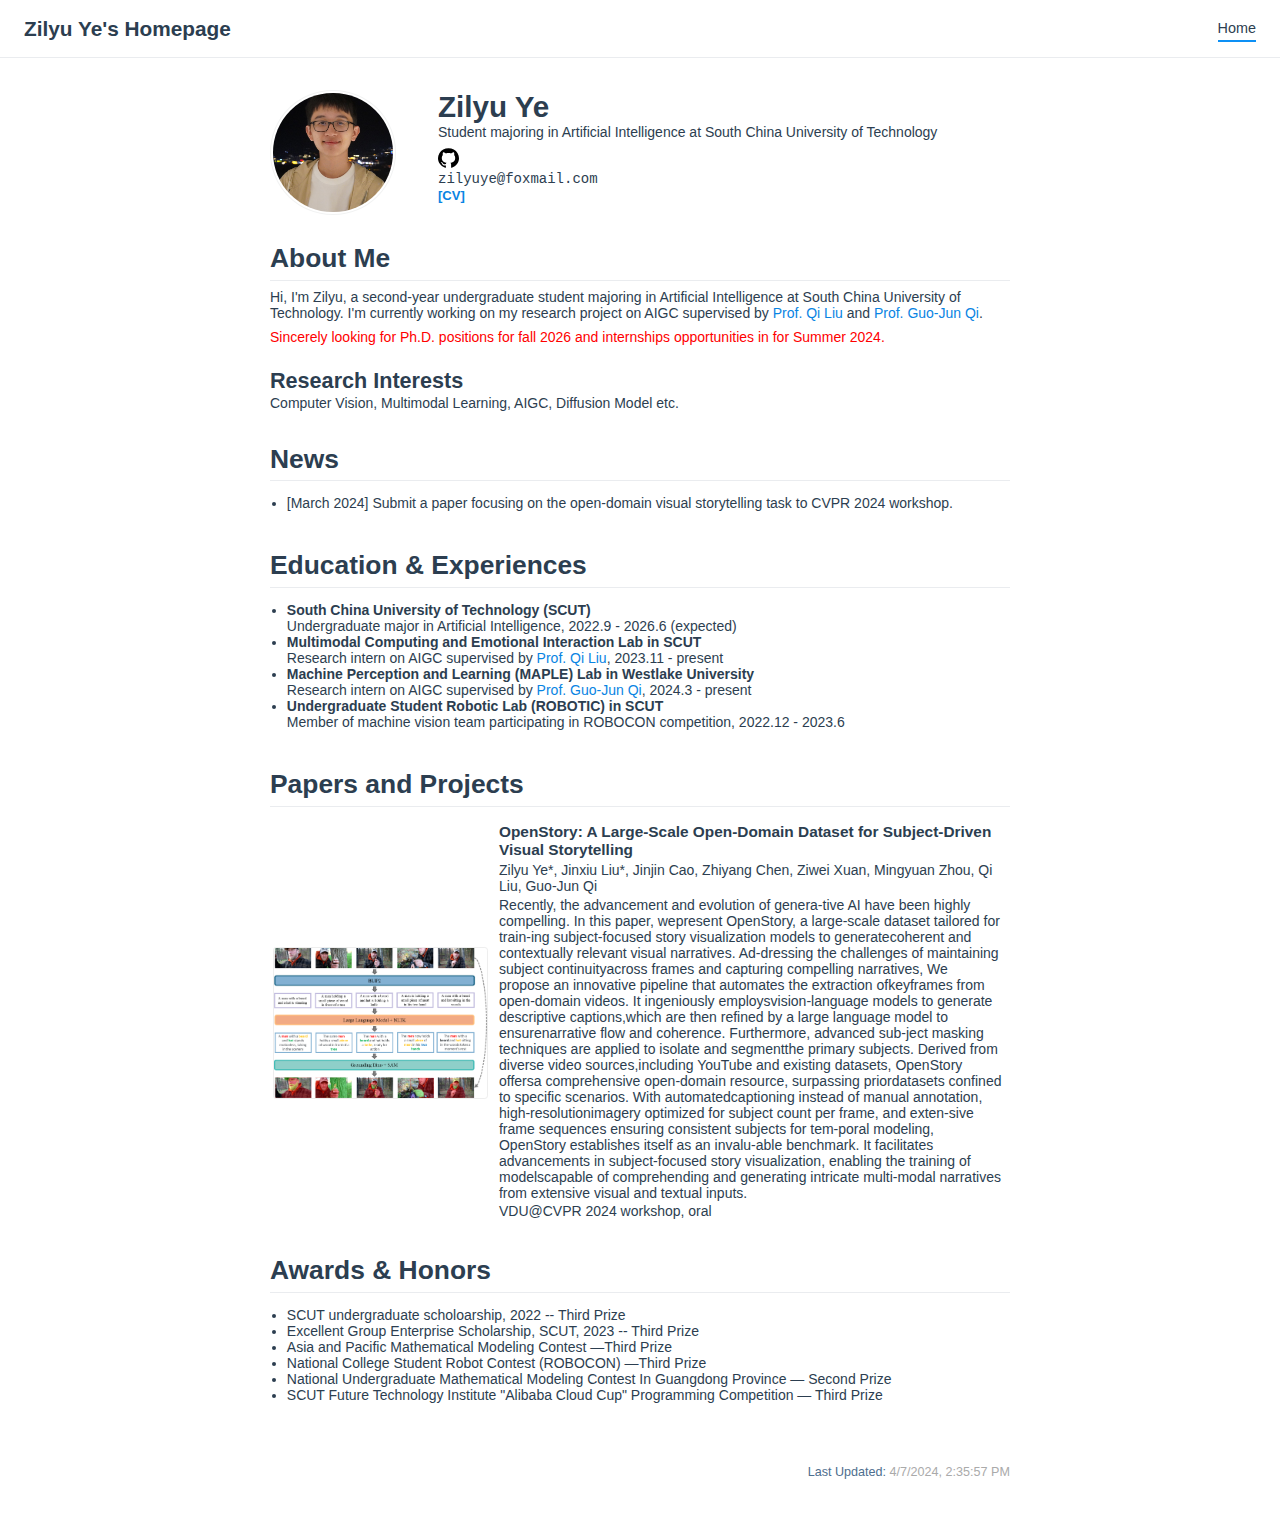
==== commit f071d45d: "Add new JavaScript files" ====
--- a/index.html
+++ b/index.html
@@ -7,8 +7,8 @@
     <meta name="description" content="The description of the site.">
     <link rel="icon" href="/logo.png">
     
-    <link rel="preload" href="/assets/css/0.styles.65e01003.css" as="style"><link rel="preload" href="/assets/js/app.2aa8338d.js" as="script"><link rel="preload" href="/assets/js/2.b38bef16.js" as="script"><link rel="preload" href="/assets/js/7.cb8b0411.js" as="script"><link rel="preload" href="/assets/js/4.dab95bb3.js" as="script"><link rel="preload" href="/assets/js/5.bd97189a.js" as="script"><link rel="prefetch" href="/assets/js/10.5a56c157.js"><link rel="prefetch" href="/assets/js/11.558ce76f.js"><link rel="prefetch" href="/assets/js/12.ad1820cf.js"><link rel="prefetch" href="/assets/js/13.361c374b.js"><link rel="prefetch" href="/assets/js/14.02be7e5f.js"><link rel="prefetch" href="/assets/js/15.983dbc07.js"><link rel="prefetch" href="/assets/js/16.cf9fee51.js"><link rel="prefetch" href="/assets/js/3.82f374f2.js"><link rel="prefetch" href="/assets/js/6.67793f9c.js"><link rel="prefetch" href="/assets/js/8.be611428.js"><link rel="prefetch" href="/assets/js/9.d19f5bf3.js">
-    <link rel="stylesheet" href="/assets/css/0.styles.65e01003.css">
+    <link rel="preload" href="/assets/css/0.styles.da0d4d26.css" as="style"><link rel="preload" href="/assets/js/app.379979b9.js" as="script"><link rel="preload" href="/assets/js/2.b38bef16.js" as="script"><link rel="preload" href="/assets/js/7.e1083289.js" as="script"><link rel="preload" href="/assets/js/4.d1a267b8.js" as="script"><link rel="preload" href="/assets/js/5.3355d0d5.js" as="script"><link rel="prefetch" href="/assets/js/10.5a56c157.js"><link rel="prefetch" href="/assets/js/11.0cca42aa.js"><link rel="prefetch" href="/assets/js/12.eeb940c3.js"><link rel="prefetch" href="/assets/js/13.782d5249.js"><link rel="prefetch" href="/assets/js/14.5cdd0615.js"><link rel="prefetch" href="/assets/js/15.b3e81911.js"><link rel="prefetch" href="/assets/js/16.cf9fee51.js"><link rel="prefetch" href="/assets/js/3.82f374f2.js"><link rel="prefetch" href="/assets/js/6.67793f9c.js"><link rel="prefetch" href="/assets/js/8.61fb0869.js"><link rel="prefetch" href="/assets/js/9.1f722c66.js">
+    <link rel="stylesheet" href="/assets/css/0.styles.da0d4d26.css">
   </head>
   <body>
     <div id="app" data-server-rendered="true"><div class="theme-container no-sidebar home-page"><header class="navbar"><div class="sidebar-button"><svg xmlns="http://www.w3.org/2000/svg" aria-hidden="true" role="img" viewBox="0 0 448 512" class="icon"><path fill="currentColor" d="M436 124H12c-6.627 0-12-5.373-12-12V80c0-6.627 5.373-12 12-12h424c6.627 0 12 5.373 12 12v32c0 6.627-5.373 12-12 12zm0 160H12c-6.627 0-12-5.373-12-12v-32c0-6.627 5.373-12 12-12h424c6.627 0 12 5.373 12 12v32c0 6.627-5.373 12-12 12zm0 160H12c-6.627 0-12-5.373-12-12v-32c0-6.627 5.373-12 12-12h424c6.627 0 12 5.373 12 12v32c0 6.627-5.373 12-12 12z"></path></svg></div> <a href="/" class="home-link router-link-exact-active router-link-active"><!----> <span class="site-name">Zilyu Ye's Homepage</span></a> <div class="links"><!----> <nav class="nav-links can-hide"><div class="nav-item"><a href="/" class="nav-link router-link-exact-active router-link-active">Home</a></div> <!----></nav></div></header> <div class="sidebar-mask"></div> <aside class="sidebar"><nav class="nav-links"><div class="nav-item"><a href="/" class="nav-link router-link-exact-active router-link-active">Home</a></div> <!----></nav>  <!----> </aside> <main class="page"> <div class="theme-default-content content__default"><div class="profile"><div class="image"><img src="/profile.jpg" alt></div> <div class="info"><div class="name">
@@ -17,7 +17,7 @@
 Undergraduate major in Artificial Intelligence, 2022.9 - 2026.6 (expected)<br></li> <li><strong>Multimodal Computing and Emotional Interaction Lab in SCUT</strong><br>
 Research intern on AIGC supervised by <a href="https://drliuqi.github.io/" target="_blank" rel="noopener noreferrer">Prof. Qi Liu<svg xmlns="http://www.w3.org/2000/svg" aria-hidden="true" x="0px" y="0px" viewBox="0 0 100 100" width="15" height="15" class="icon outbound"><path fill="currentColor" d="M18.8,85.1h56l0,0c2.2,0,4-1.8,4-4v-32h-8v28h-48v-48h28v-8h-32l0,0c-2.2,0-4,1.8-4,4v56C14.8,83.3,16.6,85.1,18.8,85.1z"></path> <polygon fill="currentColor" points="45.7,48.7 51.3,54.3 77.2,28.5 77.2,37.2 85.2,37.2 85.2,14.9 62.8,14.9 62.8,22.9 71.5,22.9"></polygon></svg></a>, 2023.11 - present<br></li> <li><strong>Machine Perception and Learning (MAPLE) Lab in Westlake University</strong><br>
 Research intern on AIGC supervised by <a href="http://maple-lab.net/about.html" target="_blank" rel="noopener noreferrer">Prof. Guo-Jun Qi<svg xmlns="http://www.w3.org/2000/svg" aria-hidden="true" x="0px" y="0px" viewBox="0 0 100 100" width="15" height="15" class="icon outbound"><path fill="currentColor" d="M18.8,85.1h56l0,0c2.2,0,4-1.8,4-4v-32h-8v28h-48v-48h28v-8h-32l0,0c-2.2,0-4,1.8-4,4v56C14.8,83.3,16.6,85.1,18.8,85.1z"></path> <polygon fill="currentColor" points="45.7,48.7 51.3,54.3 77.2,28.5 77.2,37.2 85.2,37.2 85.2,14.9 62.8,14.9 62.8,22.9 71.5,22.9"></polygon></svg></a>, 2024.3 - present<br></li> <li><strong>Undergraduate Student Robotic Lab (ROBOTIC) in SCUT</strong><br>
-Member of machine vision team participating in ROBOCON competition, 2022.12 - 2023.6<br></li></ul> <h2 id="papers-and-projects">Papers and Projects</h2> <div class="md-card"><div class="card-image"><img src="/projects/OpenStory.png" alt></div> <div class="card-content"><p><span style="font-size:1.1em;"><strong>OpenStory: A Large-Scale Open-Domain Dataset for Subject-Driven Visual Storytelling</strong></span></p> <p>Zilyu Ye*, Jinxiu Liu*, Jinjin Cao, Zhiyang Chen, Ziwei Xuan, Mingyuan Zhou, Qi Liu, Guo-Jun Qi</p> <p>Recently, the advancement and evolution of genera-tive AI have been highly compelling. In this paper, wepresent OpenStory, a large-scale dataset tailored for train-ing subject-focused story visualization models to generatecoherent and contextually relevant visual narratives. Ad-dressing the challenges of maintaining subject continuityacross frames and capturing compelling narratives, We propose an innovative pipeline that automates the extraction ofkeyframes from open-domain videos. It ingeniously employsvision-language models to generate descriptive captions,which are then refined by a large language model to ensurenarrative flow and coherence. Furthermore, advanced sub-ject masking techniques are applied to isolate and segmentthe primary subjects. Derived from diverse video sources,including YouTube and existing datasets, OpenStory offersa comprehensive open-domain resource, surpassing priordatasets confined to specific scenarios. With automatedcaptioning instead of manual annotation, high-resolutionimagery optimized for subject count per frame, and exten-sive frame sequences ensuring consistent subjects for tem-poral modeling, OpenStory establishes itself as an invalu-able benchmark. It facilitates advancements in subject-focused story visualization, enabling the training of modelscapable of comprehending and generating intricate multi-modal narratives from extensive visual and textual inputs.</p> <p>CVPR 2024 workshop, under review</p></div></div> <h2 id="awards-honors">Awards &amp; Honors</h2> <ul><li>SCUT undergraduate scholoarship, 2022 -- Third Prize</li> <li>Excellent Group Enterprise Scholarship, SCUT, 2023 -- Third Prize</li> <li>Asia and Pacific Mathematical Modeling Contest —Third Prize</li> <li>National College Student Robot Contest (ROBOCON) —Third Prize</li> <li>National Undergraduate Mathematical Modeling Contest In Guangdong Province — Second Prize</li> <li>SCUT Future Technology Institute &quot;Alibaba Cloud Cup&quot; Programming Competition — Third Prize</li></ul></div> <footer class="page-edit"><!----> <div class="last-updated"><span class="prefix">Last Updated:</span> <span class="time">4/7/2024, 2:35:57 PM</span></div></footer> <!----> </main></div><div class="global-ui"></div></div>
-    <script src="/assets/js/app.2aa8338d.js" defer></script><script src="/assets/js/2.b38bef16.js" defer></script><script src="/assets/js/7.cb8b0411.js" defer></script><script src="/assets/js/4.dab95bb3.js" defer></script><script src="/assets/js/5.bd97189a.js" defer></script>
+Member of machine vision team participating in ROBOCON competition, 2022.12 - 2023.6<br></li></ul> <h2 id="papers-and-projects">Papers and Projects</h2> <div class="md-card"><div class="card-image"><img src="/projects/OpenStory.png" alt></div> <div class="card-content"><p><span style="font-size:1.1em;"><strong>OpenStory: A Large-Scale Open-Domain Dataset for Subject-Driven Visual Storytelling</strong></span></p> <p>Zilyu Ye*, Jinxiu Liu*, Jinjin Cao, Zhiyang Chen, Ziwei Xuan, Mingyuan Zhou, Qi Liu, Guo-Jun Qi</p> <p>Recently, the advancement and evolution of genera-tive AI have been highly compelling. In this paper, wepresent OpenStory, a large-scale dataset tailored for train-ing subject-focused story visualization models to generatecoherent and contextually relevant visual narratives. Ad-dressing the challenges of maintaining subject continuityacross frames and capturing compelling narratives, We propose an innovative pipeline that automates the extraction ofkeyframes from open-domain videos. It ingeniously employsvision-language models to generate descriptive captions,which are then refined by a large language model to ensurenarrative flow and coherence. Furthermore, advanced sub-ject masking techniques are applied to isolate and segmentthe primary subjects. Derived from diverse video sources,including YouTube and existing datasets, OpenStory offersa comprehensive open-domain resource, surpassing priordatasets confined to specific scenarios. With automatedcaptioning instead of manual annotation, high-resolutionimagery optimized for subject count per frame, and exten-sive frame sequences ensuring consistent subjects for tem-poral modeling, OpenStory establishes itself as an invalu-able benchmark. It facilitates advancements in subject-focused story visualization, enabling the training of modelscapable of comprehending and generating intricate multi-modal narratives from extensive visual and textual inputs.</p> <p>VDU@CVPR 2024 workshop, oral</p></div></div> <h2 id="awards-honors">Awards &amp; Honors</h2> <ul><li>SCUT undergraduate scholoarship, 2022 -- Third Prize</li> <li>Excellent Group Enterprise Scholarship, SCUT, 2023 -- Third Prize</li> <li>Asia and Pacific Mathematical Modeling Contest —Third Prize</li> <li>National College Student Robot Contest (ROBOCON) —Third Prize</li> <li>National Undergraduate Mathematical Modeling Contest In Guangdong Province — Second Prize</li> <li>SCUT Future Technology Institute &quot;Alibaba Cloud Cup&quot; Programming Competition — Third Prize</li></ul></div> <footer class="page-edit"><!----> <div class="last-updated"><span class="prefix">Last Updated:</span> <span class="time">4/7/2024, 2:35:57 PM</span></div></footer> <!----> </main></div><div class="global-ui"></div></div>
+    <script src="/assets/js/app.379979b9.js" defer></script><script src="/assets/js/2.b38bef16.js" defer></script><script src="/assets/js/7.e1083289.js" defer></script><script src="/assets/js/4.d1a267b8.js" defer></script><script src="/assets/js/5.3355d0d5.js" defer></script>
   </body>
 </html>
--- a/assets/css/0.styles.da0d4d26.css
+++ b/assets/css/0.styles.da0d4d26.css
@@ -0,0 +1 @@
+#nprogress{pointer-events:none}#nprogress .bar{background:#0984e3;position:fixed;z-index:1031;top:0;left:0;width:100%;height:2px}#nprogress .peg{display:block;position:absolute;right:0;width:100px;height:100%;box-shadow:0 0 10px #0984e3,0 0 5px #0984e3;opacity:1;-webkit-transform:rotate(3deg) translateY(-4px);transform:rotate(3deg) translateY(-4px)}#nprogress .spinner{display:block;position:fixed;z-index:1031;top:15px;right:15px}#nprogress .spinner-icon{width:18px;height:18px;box-sizing:border-box;border-color:#0984e3 transparent transparent #0984e3;border-style:solid;border-width:2px;border-radius:50%;-webkit-animation:nprogress-spinner .4s linear infinite;animation:nprogress-spinner .4s linear infinite}.nprogress-custom-parent{overflow:hidden;position:relative}.nprogress-custom-parent #nprogress .bar,.nprogress-custom-parent #nprogress .spinner{position:absolute}@-webkit-keyframes nprogress-spinner{0%{-webkit-transform:rotate(0deg);transform:rotate(0deg)}to{-webkit-transform:rotate(1turn);transform:rotate(1turn)}}@keyframes nprogress-spinner{0%{-webkit-transform:rotate(0deg);transform:rotate(0deg)}to{-webkit-transform:rotate(1turn);transform:rotate(1turn)}}.icon.outbound{color:#aaa;display:inline-block;vertical-align:middle;position:relative;top:-1px}.home{padding:3.6rem 2rem 0;max-width:960px;margin:0 auto;display:block}.home .hero{text-align:center}.home .hero img{max-width:100%;max-height:280px;display:block;margin:3rem auto 1.5rem}.home .hero h1{font-size:3rem}.home .hero .action,.home .hero .description,.home .hero h1{margin:1.8rem auto}.home .hero .description{max-width:35rem;font-size:1.6rem;line-height:1.3;color:#6a8bad}.home .hero .action-button{display:inline-block;font-size:1.2rem;color:#fff;background-color:#0984e3;padding:.8rem 1.6rem;border-radius:4px;-webkit-transition:background-color .1s ease;transition:background-color .1s ease;box-sizing:border-box;border-bottom:1px solid #0877cc}.home .hero .action-button:hover{background-color:#1292f6}.home .features{border-top:1px solid #eaecef;padding:1.2rem 0;margin-top:2.5rem;display:-webkit-box;display:flex;flex-wrap:wrap;-webkit-box-align:start;align-items:flex-start;align-content:stretch;-webkit-box-pack:justify;justify-content:space-between}.home .feature{-webkit-box-flex:1;flex-grow:1;flex-basis:30%;max-width:30%}.home .feature h2{font-size:1.4rem;font-weight:500;border-bottom:none;padding-bottom:0;color:#3a5169}.home .feature p{color:#4e6e8e}.home .footer{padding:2.5rem;border-top:1px solid #eaecef;text-align:center;color:#4e6e8e}@media (max-width:719px){.home .features{-webkit-box-orient:vertical;-webkit-box-direction:normal;flex-direction:column}.home .feature{max-width:100%;padding:0 2.5rem}}@media (max-width:419px){.home{padding-left:1.5rem;padding-right:1.5rem}.home .hero img{max-height:210px;margin:2rem auto 1.2rem}.home .hero h1{font-size:2rem}.home .hero .action,.home .hero .description,.home .hero h1{margin:1.2rem auto}.home .hero .description{font-size:1.2rem}.home .hero .action-button{font-size:1rem;padding:.6rem 1.2rem}.home .feature h2{font-size:1.25rem}}.search-box{display:inline-block;position:relative;margin-right:1rem}.search-box input{cursor:text;width:10rem;height:2rem;color:#4e6e8e;display:inline-block;border:1px solid #cfd4db;border-radius:2rem;font-size:.9rem;line-height:2rem;padding:0 .5rem 0 2rem;outline:none;-webkit-transition:all .2s ease;transition:all .2s ease;background:#fff url(/assets/img/search.83621669.svg) .6rem .5rem no-repeat;background-size:1rem}.search-box input:focus{cursor:auto;border-color:#0984e3}.search-box .suggestions{background:#fff;width:20rem;position:absolute;top:1.5rem;border:1px solid #cfd4db;border-radius:6px;padding:.4rem;list-style-type:none}.search-box .suggestions.align-right{right:0}.search-box .suggestion{line-height:1.4;padding:.4rem .6rem;border-radius:4px;cursor:pointer}.search-box .suggestion a{white-space:normal;color:#5d82a6}.search-box .suggestion a .page-title{font-weight:600}.search-box .suggestion a .header{font-size:.9em;margin-left:.25em}.search-box .suggestion.focused{background-color:#f3f4f5}.search-box .suggestion.focused a{color:#0984e3}@media (max-width:959px){.search-box input{cursor:pointer;width:0;border-color:transparent;position:relative}.search-box input:focus{cursor:text;left:0;width:10rem}}@media (-ms-high-contrast:none){.search-box input{height:2rem}}@media (max-width:959px) and (min-width:719px){.search-box .suggestions{left:0}}@media (max-width:719px){.search-box{margin-right:0}.search-box input{left:1rem}.search-box .suggestions{right:0}}@media (max-width:419px){.search-box .suggestions{width:calc(100vw - 4rem)}.search-box input:focus{width:8rem}}.sidebar-button{cursor:pointer;display:none;width:1.25rem;height:1.25rem;position:absolute;padding:.6rem;top:.6rem;left:1rem}.sidebar-button .icon{display:block;width:1.25rem;height:1.25rem}@media (max-width:719px){.sidebar-button{display:block}}.dropdown-enter,.dropdown-leave-to{height:0!important}.dropdown-wrapper{cursor:pointer}.dropdown-wrapper .dropdown-title{display:block;font-size:.9rem;font-family:inherit;cursor:inherit;padding:inherit;line-height:1.4rem;background:transparent;border:none;font-weight:500;color:#2c3e50}.dropdown-wrapper .dropdown-title:hover{border-color:transparent}.dropdown-wrapper .dropdown-title .arrow{vertical-align:middle;margin-top:-1px;margin-left:.4rem}.dropdown-wrapper .nav-dropdown .dropdown-item{color:inherit;line-height:1.7rem}.dropdown-wrapper .nav-dropdown .dropdown-item h4{margin:.45rem 0 0;border-top:1px solid #eee;padding:.45rem 1.5rem 0 1.25rem}.dropdown-wrapper .nav-dropdown .dropdown-item .dropdown-subitem-wrapper{padding:0;list-style:none}.dropdown-wrapper .nav-dropdown .dropdown-item .dropdown-subitem-wrapper .dropdown-subitem{font-size:.9em}.dropdown-wrapper .nav-dropdown .dropdown-item a{display:block;line-height:1.7rem;position:relative;border-bottom:none;font-weight:400;margin-bottom:0;padding:0 1.5rem 0 1.25rem}.dropdown-wrapper .nav-dropdown .dropdown-item a.router-link-active,.dropdown-wrapper .nav-dropdown .dropdown-item a:hover{color:#0984e3}.dropdown-wrapper .nav-dropdown .dropdown-item a.router-link-active:after{content:"";width:0;height:0;border-left:5px solid #0984e3;border-top:3px solid transparent;border-bottom:3px solid transparent;position:absolute;top:calc(50% - 2px);left:9px}.dropdown-wrapper .nav-dropdown .dropdown-item:first-child h4{margin-top:0;padding-top:0;border-top:0}@media (max-width:719px){.dropdown-wrapper.open .dropdown-title{margin-bottom:.5rem}.dropdown-wrapper .dropdown-title{font-weight:600;font-size:inherit}.dropdown-wrapper .dropdown-title:hover{color:#0984e3}.dropdown-wrapper .nav-dropdown{-webkit-transition:height .1s ease-out;transition:height .1s ease-out;overflow:hidden}.dropdown-wrapper .nav-dropdown .dropdown-item h4{border-top:0;margin-top:0;padding-top:0}.dropdown-wrapper .nav-dropdown .dropdown-item>a,.dropdown-wrapper .nav-dropdown .dropdown-item h4{font-size:15px;line-height:2rem}.dropdown-wrapper .nav-dropdown .dropdown-item .dropdown-subitem{font-size:14px;padding-left:1rem}}@media (min-width:719px){.dropdown-wrapper{height:1.8rem}.dropdown-wrapper.open .nav-dropdown,.dropdown-wrapper:hover .nav-dropdown{display:block!important}.dropdown-wrapper.open:blur{display:none}.dropdown-wrapper .dropdown-title .arrow{border-left:4px solid transparent;border-right:4px solid transparent;border-top:6px solid #ccc;border-bottom:0}.dropdown-wrapper .nav-dropdown{display:none;height:auto!important;box-sizing:border-box;max-height:calc(100vh - 2.7rem);overflow-y:auto;position:absolute;top:100%;right:0;background-color:#fff;padding:.6rem 0;border:1px solid;border-color:#ddd #ddd #ccc;text-align:left;border-radius:.25rem;white-space:nowrap;margin:0}}.nav-links{display:inline-block}.nav-links a{line-height:1.4rem;color:inherit}.nav-links a.router-link-active,.nav-links a:hover{color:#0984e3}.nav-links .nav-item{position:relative;display:inline-block;margin-left:1.5rem;line-height:2rem}.nav-links .nav-item:first-child{margin-left:0}.nav-links .repo-link{margin-left:1.5rem}@media (max-width:719px){.nav-links .nav-item,.nav-links .repo-link{margin-left:0}}@media (min-width:719px){.nav-links a.router-link-active,.nav-links a:hover{color:#2c3e50}.nav-item>a:not(.external).router-link-active,.nav-item>a:not(.external):hover{margin-bottom:-2px;border-bottom:2px solid #0d90f5}}.navbar{padding:.7rem 1.5rem;line-height:2.2rem}.navbar a,.navbar img,.navbar span{display:inline-block}.navbar .logo{height:2.2rem;min-width:2.2rem;margin-right:.8rem;vertical-align:top}.navbar .site-name{font-size:1.3rem;font-weight:600;color:#2c3e50;position:relative}.navbar .links{padding-left:1.5rem;box-sizing:border-box;background-color:#fff;white-space:nowrap;font-size:.9rem;position:absolute;right:1.5rem;top:.7rem;display:-webkit-box;display:flex}.navbar .links .search-box{-webkit-box-flex:0;flex:0 0 auto;vertical-align:top}@media (max-width:719px){.navbar{padding-left:4rem}.navbar .can-hide{display:none}.navbar .links{padding-left:1.5rem}.navbar .site-name{width:calc(100vw - 9.4rem);overflow:hidden;white-space:nowrap;text-overflow:ellipsis}}.page-edit{max-width:740px;margin:0 auto;padding:2rem 2.5rem}@media (max-width:959px){.page-edit{padding:2rem}}@media (max-width:419px){.page-edit{padding:1.5rem}}.page-edit{padding-top:1rem;padding-bottom:1rem;overflow:auto}.page-edit .edit-link{display:inline-block}.page-edit .edit-link a{color:#4e6e8e;margin-right:.25rem}.page-edit .last-updated{float:right;font-size:.9em}.page-edit .last-updated .prefix{font-weight:500;color:#4e6e8e}.page-edit .last-updated .time{font-weight:400;color:#aaa}@media (max-width:719px){.page-edit .edit-link{margin-bottom:.5rem}.page-edit .last-updated{font-size:.8em;float:none;text-align:left}}.page-nav{max-width:740px;margin:0 auto;padding:2rem 2.5rem}@media (max-width:959px){.page-nav{padding:2rem}}@media (max-width:419px){.page-nav{padding:1.5rem}}.page-nav{padding-top:1rem;padding-bottom:0}.page-nav .inner{min-height:2rem;margin-top:0;border-top:1px solid #eaecef;padding-top:1rem;overflow:auto}.page-nav .next{float:right}.page{padding-bottom:2rem;display:block}.sidebar-group .sidebar-group{padding-left:.5em}.sidebar-group:not(.collapsable) .sidebar-heading:not(.clickable){cursor:auto;color:inherit}.sidebar-group.is-sub-group{padding-left:0}.sidebar-group.is-sub-group>.sidebar-heading{font-size:.95em;line-height:1.4;font-weight:400;padding-left:2rem}.sidebar-group.is-sub-group>.sidebar-heading:not(.clickable){opacity:.5}.sidebar-group.is-sub-group>.sidebar-group-items{padding-left:1rem}.sidebar-group.is-sub-group>.sidebar-group-items>li>.sidebar-link{font-size:.95em;border-left:none}.sidebar-group.depth-2>.sidebar-heading{border-left:none}.sidebar-heading{color:#2c3e50;-webkit-transition:color .15s ease;transition:color .15s ease;cursor:pointer;font-size:1.1em;font-weight:700;padding:.35rem 1.5rem .35rem 1.25rem;width:100%;box-sizing:border-box;margin:0;border-left:.25rem solid transparent}.sidebar-heading.open,.sidebar-heading:hover{color:inherit}.sidebar-heading .arrow{position:relative;top:-.12em;left:.5em}.sidebar-heading.clickable.active{font-weight:600;color:#0984e3;border-left-color:#0984e3}.sidebar-heading.clickable:hover{color:#0984e3}.sidebar-group-items{-webkit-transition:height .1s ease-out;transition:height .1s ease-out;font-size:.95em;overflow:hidden}.sidebar .sidebar-sub-headers{padding-left:1rem;font-size:.95em}a.sidebar-link{font-size:1em;font-weight:400;display:inline-block;color:#2c3e50;border-left:.25rem solid transparent;padding:.35rem 1rem .35rem 1.25rem;line-height:1.4;width:100%;box-sizing:border-box}a.sidebar-link:hover{color:#0984e3}a.sidebar-link.active{font-weight:600;color:#0984e3;border-left-color:#0984e3}.sidebar-group a.sidebar-link{padding-left:2rem}.sidebar-sub-headers a.sidebar-link{padding-top:.25rem;padding-bottom:.25rem;border-left:none}.sidebar-sub-headers a.sidebar-link.active{font-weight:500}.sidebar ul{padding:0;margin:0;list-style-type:none}.sidebar a{display:inline-block}.sidebar .nav-links{display:none;border-bottom:1px solid #eaecef;padding:.5rem 0 .75rem}.sidebar .nav-links a{font-weight:600}.sidebar .nav-links .nav-item,.sidebar .nav-links .repo-link{display:block;line-height:1.25rem;font-size:1.1em;padding:.5rem 0 .5rem 1.5rem}.sidebar>.sidebar-links{padding:1.5rem 0}.sidebar>.sidebar-links>li>a.sidebar-link{font-size:1.1em;line-height:1.7;font-weight:700}.sidebar>.sidebar-links>li:not(:first-child){margin-top:.75rem}@media (max-width:719px){.sidebar .nav-links{display:block}.sidebar .nav-links .dropdown-wrapper .nav-dropdown .dropdown-item a.router-link-active:after{top:calc(1rem - 2px)}.sidebar>.sidebar-links{padding:1rem 0}}.theme-container.home-page .page{font-size:14px;font-family:lucida grande,lucida sans unicode,lucida,Helvetica Neue,Helvetica,Arial,sans-serif}.theme-container.home-page .page p{margin:0 0 .5rem}.theme-container.home-page .page ol,.theme-container.home-page .page p,.theme-container.home-page .page ul{line-height:normal}.theme-container.home-page .page a{font-weight:400}.theme-container.home-page .page .theme-default-content:not(.custom)>h2{margin-bottom:.5rem}.theme-container.home-page .page .theme-default-content:not(.custom)>h2:first-child+p{margin-top:.5rem}.theme-container.home-page .page .theme-default-content:not(.custom)>h3{padding-top:4rem}.theme-container.home-page .page .md-card{margin-top:.5em}.theme-container.home-page .page .md-card .card-image{padding:.2rem}.theme-container.home-page .page .md-card .card-image img{max-width:3000px;max-height:300px}.theme-container.home-page .page .md-card .card-content p{-webkit-margin-after:.2em}@media (max-width:419px){.theme-container.home-page .page ol,.theme-container.home-page .page p,.theme-container.home-page .page ul{line-height:1.5}.theme-container.home-page .page .md-card .card-image img{width:100%;max-width:400px}}.theme-container.about-page .page{background-color:#e6ecf0;min-height:100vh}.theme-container.about-page .page .last-updated{display:none}.projects-page{background-color:#fafbfc}code[class*=language-],pre[class*=language-]{color:#ccc;background:none;font-family:Consolas,Monaco,Andale Mono,Ubuntu Mono,monospace;font-size:1em;text-align:left;white-space:pre;word-spacing:normal;word-break:normal;word-wrap:normal;line-height:1.5;-moz-tab-size:4;-o-tab-size:4;tab-size:4;-webkit-hyphens:none;-ms-hyphens:none;hyphens:none}pre[class*=language-]{padding:1em;margin:.5em 0;overflow:auto}:not(pre)>code[class*=language-],pre[class*=language-]{background:#2d2d2d}:not(pre)>code[class*=language-]{padding:.1em;border-radius:.3em;white-space:normal}.token.block-comment,.token.cdata,.token.comment,.token.doctype,.token.prolog{color:#999}.token.punctuation{color:#ccc}.token.attr-name,.token.deleted,.token.namespace,.token.tag{color:#e2777a}.token.function-name{color:#6196cc}.token.boolean,.token.function,.token.number{color:#f08d49}.token.class-name,.token.constant,.token.property,.token.symbol{color:#f8c555}.token.atrule,.token.builtin,.token.important,.token.keyword,.token.selector{color:#cc99cd}.token.attr-value,.token.char,.token.regex,.token.string,.token.variable{color:#7ec699}.token.entity,.token.operator,.token.url{color:#67cdcc}.token.bold,.token.important{font-weight:700}.token.italic{font-style:italic}.token.entity{cursor:help}.token.inserted{color:green}.theme-default-content code{color:#476582;padding:.25rem .5rem;margin:0;font-size:.85em;background-color:rgba(27,31,35,.05);border-radius:3px}.theme-default-content code .token.deleted{color:#ec5975}.theme-default-content code .token.inserted{color:#0984e3}.theme-default-content pre,.theme-default-content pre[class*=language-]{line-height:1.4;padding:1.25rem 1.5rem;margin:.85rem 0;background-color:#282c34;border-radius:6px;overflow:auto}.theme-default-content pre[class*=language-] code,.theme-default-content pre code{color:#fff;padding:0;background-color:transparent;border-radius:0}div[class*=language-]{position:relative;background-color:#282c34;border-radius:6px}div[class*=language-] .highlight-lines{-webkit-user-select:none;-ms-user-select:none;user-select:none;padding-top:1.3rem;position:absolute;top:0;left:0;width:100%;line-height:1.4}div[class*=language-] .highlight-lines .highlighted{background-color:rgba(0,0,0,.66)}div[class*=language-] pre,div[class*=language-] pre[class*=language-]{background:transparent;position:relative;z-index:1}div[class*=language-]:before{position:absolute;z-index:3;top:.8em;right:1em;font-size:.75rem;color:hsla(0,0%,100%,.4)}div[class*=language-]:not(.line-numbers-mode) .line-numbers-wrapper{display:none}div[class*=language-].line-numbers-mode .highlight-lines .highlighted{position:relative}div[class*=language-].line-numbers-mode .highlight-lines .highlighted:before{content:" ";position:absolute;z-index:3;left:0;top:0;display:block;width:3.5rem;height:100%;background-color:rgba(0,0,0,.66)}div[class*=language-].line-numbers-mode pre{padding-left:4.5rem;vertical-align:middle}div[class*=language-].line-numbers-mode .line-numbers-wrapper{position:absolute;top:0;width:3.5rem;text-align:center;color:hsla(0,0%,100%,.3);padding:1.25rem 0;line-height:1.4}div[class*=language-].line-numbers-mode .line-numbers-wrapper br{-webkit-user-select:none;-ms-user-select:none;user-select:none}div[class*=language-].line-numbers-mode .line-numbers-wrapper .line-number{position:relative;z-index:4;-webkit-user-select:none;-ms-user-select:none;user-select:none;font-size:.85em}div[class*=language-].line-numbers-mode:after{content:"";position:absolute;z-index:2;top:0;left:0;width:3.5rem;height:100%;border-radius:6px 0 0 6px;border-right:1px solid rgba(0,0,0,.66);background-color:#282c34}div[class~=language-js]:before{content:"js"}div[class~=language-ts]:before{content:"ts"}div[class~=language-html]:before{content:"html"}div[class~=language-md]:before{content:"md"}div[class~=language-vue]:before{content:"vue"}div[class~=language-css]:before{content:"css"}div[class~=language-sass]:before{content:"sass"}div[class~=language-scss]:before{content:"scss"}div[class~=language-less]:before{content:"less"}div[class~=language-stylus]:before{content:"stylus"}div[class~=language-go]:before{content:"go"}div[class~=language-java]:before{content:"java"}div[class~=language-c]:before{content:"c"}div[class~=language-sh]:before{content:"sh"}div[class~=language-yaml]:before{content:"yaml"}div[class~=language-py]:before{content:"py"}div[class~=language-docker]:before{content:"docker"}div[class~=language-dockerfile]:before{content:"dockerfile"}div[class~=language-makefile]:before{content:"makefile"}div[class~=language-javascript]:before{content:"js"}div[class~=language-typescript]:before{content:"ts"}div[class~=language-markup]:before{content:"html"}div[class~=language-markdown]:before{content:"md"}div[class~=language-json]:before{content:"json"}div[class~=language-ruby]:before{content:"rb"}div[class~=language-python]:before{content:"py"}div[class~=language-bash]:before{content:"sh"}div[class~=language-php]:before{content:"php"}.custom-block .custom-block-title{font-weight:600;margin-bottom:-.4rem}.custom-block.danger,.custom-block.tip,.custom-block.warning{padding:.1rem 1.5rem;border-left-width:.5rem;border-left-style:solid;margin:1rem 0}.custom-block.tip{background-color:#f3f5f7;border-color:#42b983}.custom-block.warning{background-color:rgba(255,229,100,.3);border-color:#e7c000;color:#6b5900}.custom-block.warning .custom-block-title{color:#b29400}.custom-block.warning a{color:#2c3e50}.custom-block.danger{background-color:#ffe6e6;border-color:#c00;color:#4d0000}.custom-block.danger .custom-block-title{color:#900}.custom-block.danger a{color:#2c3e50}.arrow{display:inline-block;width:0;height:0}.arrow.up{border-bottom:6px solid #ccc}.arrow.down,.arrow.up{border-left:4px solid transparent;border-right:4px solid transparent}.arrow.down{border-top:6px solid #ccc}.arrow.right{border-left:6px solid #ccc}.arrow.left,.arrow.right{border-top:4px solid transparent;border-bottom:4px solid transparent}.arrow.left{border-right:6px solid #ccc}.theme-default-content:not(.custom){max-width:740px;margin:0 auto;padding:2rem 2.5rem}@media (max-width:959px){.theme-default-content:not(.custom){padding:2rem}}@media (max-width:419px){.theme-default-content:not(.custom){padding:1.5rem}}.table-of-contents .badge{vertical-align:middle}body,html{padding:0;margin:0;background-color:#fff}body{font-family:-apple-system,BlinkMacSystemFont,Segoe UI,Roboto,Oxygen,Ubuntu,Cantarell,Fira Sans,Droid Sans,Helvetica Neue,sans-serif;-webkit-font-smoothing:antialiased;-moz-osx-font-smoothing:grayscale;font-size:16px;color:#2c3e50}.page{padding-left:20rem}.navbar{z-index:20;right:0;height:3.6rem;background-color:#fff;box-sizing:border-box;border-bottom:1px solid #eaecef}.navbar,.sidebar-mask{position:fixed;top:0;left:0}.sidebar-mask{z-index:9;width:100vw;height:100vh;display:none}.sidebar{font-size:16px;background-color:#fff;width:20rem;position:fixed;z-index:10;margin:0;top:3.6rem;left:0;bottom:0;box-sizing:border-box;border-right:1px solid #eaecef;overflow-y:auto}.theme-default-content:not(.custom)>:first-child{margin-top:3.6rem}.theme-default-content:not(.custom) a:hover{text-decoration:underline}.theme-default-content:not(.custom) p.demo{padding:1rem 1.5rem;border:1px solid #ddd;border-radius:4px}.theme-default-content:not(.custom) img{max-width:100%}.theme-default-content.custom{padding:0;margin:0}.theme-default-content.custom img{max-width:100%}a{font-weight:500;text-decoration:none}a,p a code{color:#0984e3}p a code{font-weight:400}kbd{background:#eee;border:.15rem solid #ddd;border-bottom:.25rem solid #ddd;border-radius:.15rem;padding:0 .15em}blockquote{font-size:1rem;color:#999;border-left:.2rem solid #dfe2e5;margin:1rem 0;padding:.25rem 0 .25rem 1rem}blockquote>p{margin:0}ol,ul{padding-left:1.2em}strong{font-weight:600}h1,h2,h3,h4,h5,h6{font-weight:600;line-height:1.25}.theme-default-content:not(.custom)>h1,.theme-default-content:not(.custom)>h2,.theme-default-content:not(.custom)>h3,.theme-default-content:not(.custom)>h4,.theme-default-content:not(.custom)>h5,.theme-default-content:not(.custom)>h6{margin-top:-3.1rem;padding-top:4.6rem;margin-bottom:0}.theme-default-content:not(.custom)>h1:first-child,.theme-default-content:not(.custom)>h2:first-child,.theme-default-content:not(.custom)>h3:first-child,.theme-default-content:not(.custom)>h4:first-child,.theme-default-content:not(.custom)>h5:first-child,.theme-default-content:not(.custom)>h6:first-child{margin-top:-1.5rem;margin-bottom:1rem}.theme-default-content:not(.custom)>h1:first-child+.custom-block,.theme-default-content:not(.custom)>h1:first-child+p,.theme-default-content:not(.custom)>h1:first-child+pre,.theme-default-content:not(.custom)>h2:first-child+.custom-block,.theme-default-content:not(.custom)>h2:first-child+p,.theme-default-content:not(.custom)>h2:first-child+pre,.theme-default-content:not(.custom)>h3:first-child+.custom-block,.theme-default-content:not(.custom)>h3:first-child+p,.theme-default-content:not(.custom)>h3:first-child+pre,.theme-default-content:not(.custom)>h4:first-child+.custom-block,.theme-default-content:not(.custom)>h4:first-child+p,.theme-default-content:not(.custom)>h4:first-child+pre,.theme-default-content:not(.custom)>h5:first-child+.custom-block,.theme-default-content:not(.custom)>h5:first-child+p,.theme-default-content:not(.custom)>h5:first-child+pre,.theme-default-content:not(.custom)>h6:first-child+.custom-block,.theme-default-content:not(.custom)>h6:first-child+p,.theme-default-content:not(.custom)>h6:first-child+pre{margin-top:2rem}h1:hover .header-anchor,h2:hover .header-anchor,h3:hover .header-anchor,h4:hover .header-anchor,h5:hover .header-anchor,h6:hover .header-anchor{opacity:1}h1{font-size:2.2rem}h2{font-size:1.65rem;padding-bottom:.3rem;border-bottom:1px solid #eaecef}h3{font-size:1.35rem}a.header-anchor{font-size:.85em;float:left;margin-left:-.87em;padding-right:.23em;margin-top:.125em;opacity:0}a.header-anchor:hover{text-decoration:none}.line-number,code,kbd{font-family:source-code-pro,Menlo,Monaco,Consolas,Courier New,monospace}ol,p,ul{line-height:1.7}hr{border:0;border-top:1px solid #eaecef}table{border-collapse:collapse;margin:1rem 0;display:block;overflow-x:auto}tr{border-top:1px solid #dfe2e5}tr:nth-child(2n){background-color:#f6f8fa}td,th{border:1px solid #dfe2e5;padding:.6em 1em}.theme-container.sidebar-open .sidebar-mask{display:block}.theme-container.no-navbar .theme-default-content:not(.custom)>h1,.theme-container.no-navbar h2,.theme-container.no-navbar h3,.theme-container.no-navbar h4,.theme-container.no-navbar h5,.theme-container.no-navbar h6{margin-top:1.5rem;padding-top:0}.theme-container.no-navbar .sidebar{top:0}@media (min-width:720px){.theme-container.no-sidebar .sidebar{display:none}.theme-container.no-sidebar .page{padding-left:0}}@media (max-width:959px){.sidebar{font-size:15px;width:16.4rem}.page{padding-left:16.4rem}}@media (max-width:719px){.sidebar{top:0;padding-top:3.6rem;transform:translateX(-100%);transition:transform .2s ease}.page{padding-left:0}.theme-container.sidebar-open .sidebar{transform:translateX(0)}.theme-container.no-navbar .sidebar{padding-top:0}}@media (max-width:419px){h1{font-size:1.9rem}.theme-default-content div[class*=language-]{margin:.85rem -1.5rem;border-radius:0}}.icon.outbound{display:none}.about-card{width:100%;display:-webkit-box;display:flex;-webkit-box-orient:vertical;-webkit-box-direction:normal;flex-direction:column;-webkit-box-align:center;align-items:center}.about-card .avatar{position:relative;z-index:1}.about-card .avatar img{display:block;width:100%;height:auto;max-width:150px;border-radius:500rem}.about-card .card{max-width:600px;width:100%;position:relative;top:-75px;padding-top:75px;margin-left:auto;margin-right:auto;background:#fff;box-shadow:0 4px 8px 0 rgba(0,0,0,.2);border-radius:.3rem;text-align:center}.about-card .card .bio{padding:1em}.about-card .card .bio .head{font-weight:700;font-size:1.3em}.about-card .card .bio .info{padding-top:.5rem;font-size:1em;color:rgba(0,0,0,.4)}.about-card .card .bio .description{text-align:justify}.about-card .card .bio .description p{padding:.8em .5em 0;line-height:normal;-webkit-margin-before:0;-webkit-margin-after:0}.about-card .card .bio .description p a{font-weight:400}.about-card .card .interests{padding:1em 1.5em;border-top:1px solid rgba(34,36,38,.1)}.about-card .card .socials{border-top:1px solid rgba(34,36,38,.1);display:-webkit-box;display:flex;-webkit-box-orient:horizontal;-webkit-box-direction:normal;flex-direction:row;-webkit-box-pack:center;justify-content:center;flex-wrap:wrap}.about-card .card .socials img{width:32px;margin:1em;cursor:pointer}.about-card .card .actions{border-top:1px solid rgba(34,36,38,.1);display:-webkit-box;display:flex;-webkit-box-orient:horizontal;-webkit-box-direction:normal;flex-direction:row;-webkit-box-pack:center;justify-content:center;flex-wrap:wrap}.about-card .card .actions .button{background-color:#b53471;border:none;border-radius:.3em;color:#fff;padding:.5em 1em;margin:1em .5em;font-size:1rem;font-family:inherit;font-weight:400;text-align:center;text-decoration:none;display:inline-block;-webkit-transition-duration:.4s;transition-duration:.4s;cursor:pointer}.about-card .card .actions .button:hover{background-color:#34495e}.about-card .footer{padding:1rem;font-weight:200;font-size:1rem;text-align:center;color:#9fa9aa;margin-top:auto}.md-card{background-color:#fff;margin-top:1em;min-height:150px;-webkit-box-orient:horizontal;-webkit-box-direction:normal;flex-direction:row;-webkit-box-align:stretch;align-items:stretch}.md-card,.md-card .card-image{display:-webkit-box;display:flex}.md-card .card-image{-webkit-box-align:center;align-items:center;padding:.5rem}.md-card .card-image img{max-width:150px;max-height:150px;height:150px;border:1px solid #eee;border-radius:.2rem;-o-object-fit:cover;object-fit:cover}.md-card .card-content{padding:.5rem;-webkit-box-flex:1;flex-grow:1}.md-card .card-content p{line-height:normal;-webkit-margin-before:0;-webkit-margin-after:.5em}.md-card .card-content blockquote{font-size:1rem}.md-card.show-border{border:1px solid #eee;border-radius:.5rem;box-shadow:0 5px 15px -5px rgba(0,0,0,.1);padding:.5rem}@media (max-width:419px){.md-card{display:-webkit-box;display:flex;-webkit-box-orient:vertical;-webkit-box-direction:normal;flex-direction:column;margin:1rem -.5rem;padding:.5rem;box-sizing:border-box}.md-card .card-image{-webkit-box-flex:1;flex-grow:1;-webkit-box-align:stretch;align-items:stretch}.md-card .card-image img{width:100%;max-width:400px}.md-card .card-content pre{margin:0;border-radius:6px}}.profile{display:-webkit-box;display:flex;-webkit-box-orient:horizontal;-webkit-box-direction:normal;flex-direction:row;-webkit-box-align:stretch;align-items:stretch}.profile .image{max-width:120px}.profile .image img{border-radius:50%;padding:2px;border:1px solid #f2f3f3}.profile .info{display:-webkit-box;display:flex;-webkit-box-flex:1;flex:1 1;-webkit-box-orient:vertical;-webkit-box-direction:normal;flex-direction:column;padding-left:3rem}.profile .info .name{font-size:1.85rem;font-weight:600}.profile .info .socials{display:-webkit-box;display:flex;-webkit-box-orient:horizontal;-webkit-box-direction:normal;flex-direction:row}.profile .info .socials img{width:1.3rem;margin:0 .6rem 0 0;cursor:pointer}.profile .info .socials b{margin-left:1rem}.profile .info .contact .title{font-size:1.2rem;font-weight:400}.profile .info .contact .email{font-family:Courier New,Courier,monospace}@media (max-width:419px){.profile .image{max-width:100px}}.badge[data-v-c13ee5b0]{display:inline-block;font-size:14px;height:18px;line-height:18px;border-radius:3px;padding:0 6px;color:#fff}.badge.green[data-v-c13ee5b0],.badge.tip[data-v-c13ee5b0],.badge[data-v-c13ee5b0]{background-color:#42b983}.badge.error[data-v-c13ee5b0]{background-color:#da5961}.badge.warn[data-v-c13ee5b0],.badge.warning[data-v-c13ee5b0],.badge.yellow[data-v-c13ee5b0]{background-color:#e7c000}.badge+.badge[data-v-c13ee5b0]{margin-left:5px}--- a/assets/css/0.styles.da0d4d26.css
+++ b/assets/css/0.styles.da0d4d26.css
@@ -0,0 +1 @@
+#nprogress{pointer-events:none}#nprogress .bar{background:#0984e3;position:fixed;z-index:1031;top:0;left:0;width:100%;height:2px}#nprogress .peg{display:block;position:absolute;right:0;width:100px;height:100%;box-shadow:0 0 10px #0984e3,0 0 5px #0984e3;opacity:1;-webkit-transform:rotate(3deg) translateY(-4px);transform:rotate(3deg) translateY(-4px)}#nprogress .spinner{display:block;position:fixed;z-index:1031;top:15px;right:15px}#nprogress .spinner-icon{width:18px;height:18px;box-sizing:border-box;border-color:#0984e3 transparent transparent #0984e3;border-style:solid;border-width:2px;border-radius:50%;-webkit-animation:nprogress-spinner .4s linear infinite;animation:nprogress-spinner .4s linear infinite}.nprogress-custom-parent{overflow:hidden;position:relative}.nprogress-custom-parent #nprogress .bar,.nprogress-custom-parent #nprogress .spinner{position:absolute}@-webkit-keyframes nprogress-spinner{0%{-webkit-transform:rotate(0deg);transform:rotate(0deg)}to{-webkit-transform:rotate(1turn);transform:rotate(1turn)}}@keyframes nprogress-spinner{0%{-webkit-transform:rotate(0deg);transform:rotate(0deg)}to{-webkit-transform:rotate(1turn);transform:rotate(1turn)}}.icon.outbound{color:#aaa;display:inline-block;vertical-align:middle;position:relative;top:-1px}.home{padding:3.6rem 2rem 0;max-width:960px;margin:0 auto;display:block}.home .hero{text-align:center}.home .hero img{max-width:100%;max-height:280px;display:block;margin:3rem auto 1.5rem}.home .hero h1{font-size:3rem}.home .hero .action,.home .hero .description,.home .hero h1{margin:1.8rem auto}.home .hero .description{max-width:35rem;font-size:1.6rem;line-height:1.3;color:#6a8bad}.home .hero .action-button{display:inline-block;font-size:1.2rem;color:#fff;background-color:#0984e3;padding:.8rem 1.6rem;border-radius:4px;-webkit-transition:background-color .1s ease;transition:background-color .1s ease;box-sizing:border-box;border-bottom:1px solid #0877cc}.home .hero .action-button:hover{background-color:#1292f6}.home .features{border-top:1px solid #eaecef;padding:1.2rem 0;margin-top:2.5rem;display:-webkit-box;display:flex;flex-wrap:wrap;-webkit-box-align:start;align-items:flex-start;align-content:stretch;-webkit-box-pack:justify;justify-content:space-between}.home .feature{-webkit-box-flex:1;flex-grow:1;flex-basis:30%;max-width:30%}.home .feature h2{font-size:1.4rem;font-weight:500;border-bottom:none;padding-bottom:0;color:#3a5169}.home .feature p{color:#4e6e8e}.home .footer{padding:2.5rem;border-top:1px solid #eaecef;text-align:center;color:#4e6e8e}@media (max-width:719px){.home .features{-webkit-box-orient:vertical;-webkit-box-direction:normal;flex-direction:column}.home .feature{max-width:100%;padding:0 2.5rem}}@media (max-width:419px){.home{padding-left:1.5rem;padding-right:1.5rem}.home .hero img{max-height:210px;margin:2rem auto 1.2rem}.home .hero h1{font-size:2rem}.home .hero .action,.home .hero .description,.home .hero h1{margin:1.2rem auto}.home .hero .description{font-size:1.2rem}.home .hero .action-button{font-size:1rem;padding:.6rem 1.2rem}.home .feature h2{font-size:1.25rem}}.search-box{display:inline-block;position:relative;margin-right:1rem}.search-box input{cursor:text;width:10rem;height:2rem;color:#4e6e8e;display:inline-block;border:1px solid #cfd4db;border-radius:2rem;font-size:.9rem;line-height:2rem;padding:0 .5rem 0 2rem;outline:none;-webkit-transition:all .2s ease;transition:all .2s ease;background:#fff url(/assets/img/search.83621669.svg) .6rem .5rem no-repeat;background-size:1rem}.search-box input:focus{cursor:auto;border-color:#0984e3}.search-box .suggestions{background:#fff;width:20rem;position:absolute;top:1.5rem;border:1px solid #cfd4db;border-radius:6px;padding:.4rem;list-style-type:none}.search-box .suggestions.align-right{right:0}.search-box .suggestion{line-height:1.4;padding:.4rem .6rem;border-radius:4px;cursor:pointer}.search-box .suggestion a{white-space:normal;color:#5d82a6}.search-box .suggestion a .page-title{font-weight:600}.search-box .suggestion a .header{font-size:.9em;margin-left:.25em}.search-box .suggestion.focused{background-color:#f3f4f5}.search-box .suggestion.focused a{color:#0984e3}@media (max-width:959px){.search-box input{cursor:pointer;width:0;border-color:transparent;position:relative}.search-box input:focus{cursor:text;left:0;width:10rem}}@media (-ms-high-contrast:none){.search-box input{height:2rem}}@media (max-width:959px) and (min-width:719px){.search-box .suggestions{left:0}}@media (max-width:719px){.search-box{margin-right:0}.search-box input{left:1rem}.search-box .suggestions{right:0}}@media (max-width:419px){.search-box .suggestions{width:calc(100vw - 4rem)}.search-box input:focus{width:8rem}}.sidebar-button{cursor:pointer;display:none;width:1.25rem;height:1.25rem;position:absolute;padding:.6rem;top:.6rem;left:1rem}.sidebar-button .icon{display:block;width:1.25rem;height:1.25rem}@media (max-width:719px){.sidebar-button{display:block}}.dropdown-enter,.dropdown-leave-to{height:0!important}.dropdown-wrapper{cursor:pointer}.dropdown-wrapper .dropdown-title{display:block;font-size:.9rem;font-family:inherit;cursor:inherit;padding:inherit;line-height:1.4rem;background:transparent;border:none;font-weight:500;color:#2c3e50}.dropdown-wrapper .dropdown-title:hover{border-color:transparent}.dropdown-wrapper .dropdown-title .arrow{vertical-align:middle;margin-top:-1px;margin-left:.4rem}.dropdown-wrapper .nav-dropdown .dropdown-item{color:inherit;line-height:1.7rem}.dropdown-wrapper .nav-dropdown .dropdown-item h4{margin:.45rem 0 0;border-top:1px solid #eee;padding:.45rem 1.5rem 0 1.25rem}.dropdown-wrapper .nav-dropdown .dropdown-item .dropdown-subitem-wrapper{padding:0;list-style:none}.dropdown-wrapper .nav-dropdown .dropdown-item .dropdown-subitem-wrapper .dropdown-subitem{font-size:.9em}.dropdown-wrapper .nav-dropdown .dropdown-item a{display:block;line-height:1.7rem;position:relative;border-bottom:none;font-weight:400;margin-bottom:0;padding:0 1.5rem 0 1.25rem}.dropdown-wrapper .nav-dropdown .dropdown-item a.router-link-active,.dropdown-wrapper .nav-dropdown .dropdown-item a:hover{color:#0984e3}.dropdown-wrapper .nav-dropdown .dropdown-item a.router-link-active:after{content:"";width:0;height:0;border-left:5px solid #0984e3;border-top:3px solid transparent;border-bottom:3px solid transparent;position:absolute;top:calc(50% - 2px);left:9px}.dropdown-wrapper .nav-dropdown .dropdown-item:first-child h4{margin-top:0;padding-top:0;border-top:0}@media (max-width:719px){.dropdown-wrapper.open .dropdown-title{margin-bottom:.5rem}.dropdown-wrapper .dropdown-title{font-weight:600;font-size:inherit}.dropdown-wrapper .dropdown-title:hover{color:#0984e3}.dropdown-wrapper .nav-dropdown{-webkit-transition:height .1s ease-out;transition:height .1s ease-out;overflow:hidden}.dropdown-wrapper .nav-dropdown .dropdown-item h4{border-top:0;margin-top:0;padding-top:0}.dropdown-wrapper .nav-dropdown .dropdown-item>a,.dropdown-wrapper .nav-dropdown .dropdown-item h4{font-size:15px;line-height:2rem}.dropdown-wrapper .nav-dropdown .dropdown-item .dropdown-subitem{font-size:14px;padding-left:1rem}}@media (min-width:719px){.dropdown-wrapper{height:1.8rem}.dropdown-wrapper.open .nav-dropdown,.dropdown-wrapper:hover .nav-dropdown{display:block!important}.dropdown-wrapper.open:blur{display:none}.dropdown-wrapper .dropdown-title .arrow{border-left:4px solid transparent;border-right:4px solid transparent;border-top:6px solid #ccc;border-bottom:0}.dropdown-wrapper .nav-dropdown{display:none;height:auto!important;box-sizing:border-box;max-height:calc(100vh - 2.7rem);overflow-y:auto;position:absolute;top:100%;right:0;background-color:#fff;padding:.6rem 0;border:1px solid;border-color:#ddd #ddd #ccc;text-align:left;border-radius:.25rem;white-space:nowrap;margin:0}}.nav-links{display:inline-block}.nav-links a{line-height:1.4rem;color:inherit}.nav-links a.router-link-active,.nav-links a:hover{color:#0984e3}.nav-links .nav-item{position:relative;display:inline-block;margin-left:1.5rem;line-height:2rem}.nav-links .nav-item:first-child{margin-left:0}.nav-links .repo-link{margin-left:1.5rem}@media (max-width:719px){.nav-links .nav-item,.nav-links .repo-link{margin-left:0}}@media (min-width:719px){.nav-links a.router-link-active,.nav-links a:hover{color:#2c3e50}.nav-item>a:not(.external).router-link-active,.nav-item>a:not(.external):hover{margin-bottom:-2px;border-bottom:2px solid #0d90f5}}.navbar{padding:.7rem 1.5rem;line-height:2.2rem}.navbar a,.navbar img,.navbar span{display:inline-block}.navbar .logo{height:2.2rem;min-width:2.2rem;margin-right:.8rem;vertical-align:top}.navbar .site-name{font-size:1.3rem;font-weight:600;color:#2c3e50;position:relative}.navbar .links{padding-left:1.5rem;box-sizing:border-box;background-color:#fff;white-space:nowrap;font-size:.9rem;position:absolute;right:1.5rem;top:.7rem;display:-webkit-box;display:flex}.navbar .links .search-box{-webkit-box-flex:0;flex:0 0 auto;vertical-align:top}@media (max-width:719px){.navbar{padding-left:4rem}.navbar .can-hide{display:none}.navbar .links{padding-left:1.5rem}.navbar .site-name{width:calc(100vw - 9.4rem);overflow:hidden;white-space:nowrap;text-overflow:ellipsis}}.page-edit{max-width:740px;margin:0 auto;padding:2rem 2.5rem}@media (max-width:959px){.page-edit{padding:2rem}}@media (max-width:419px){.page-edit{padding:1.5rem}}.page-edit{padding-top:1rem;padding-bottom:1rem;overflow:auto}.page-edit .edit-link{display:inline-block}.page-edit .edit-link a{color:#4e6e8e;margin-right:.25rem}.page-edit .last-updated{float:right;font-size:.9em}.page-edit .last-updated .prefix{font-weight:500;color:#4e6e8e}.page-edit .last-updated .time{font-weight:400;color:#aaa}@media (max-width:719px){.page-edit .edit-link{margin-bottom:.5rem}.page-edit .last-updated{font-size:.8em;float:none;text-align:left}}.page-nav{max-width:740px;margin:0 auto;padding:2rem 2.5rem}@media (max-width:959px){.page-nav{padding:2rem}}@media (max-width:419px){.page-nav{padding:1.5rem}}.page-nav{padding-top:1rem;padding-bottom:0}.page-nav .inner{min-height:2rem;margin-top:0;border-top:1px solid #eaecef;padding-top:1rem;overflow:auto}.page-nav .next{float:right}.page{padding-bottom:2rem;display:block}.sidebar-group .sidebar-group{padding-left:.5em}.sidebar-group:not(.collapsable) .sidebar-heading:not(.clickable){cursor:auto;color:inherit}.sidebar-group.is-sub-group{padding-left:0}.sidebar-group.is-sub-group>.sidebar-heading{font-size:.95em;line-height:1.4;font-weight:400;padding-left:2rem}.sidebar-group.is-sub-group>.sidebar-heading:not(.clickable){opacity:.5}.sidebar-group.is-sub-group>.sidebar-group-items{padding-left:1rem}.sidebar-group.is-sub-group>.sidebar-group-items>li>.sidebar-link{font-size:.95em;border-left:none}.sidebar-group.depth-2>.sidebar-heading{border-left:none}.sidebar-heading{color:#2c3e50;-webkit-transition:color .15s ease;transition:color .15s ease;cursor:pointer;font-size:1.1em;font-weight:700;padding:.35rem 1.5rem .35rem 1.25rem;width:100%;box-sizing:border-box;margin:0;border-left:.25rem solid transparent}.sidebar-heading.open,.sidebar-heading:hover{color:inherit}.sidebar-heading .arrow{position:relative;top:-.12em;left:.5em}.sidebar-heading.clickable.active{font-weight:600;color:#0984e3;border-left-color:#0984e3}.sidebar-heading.clickable:hover{color:#0984e3}.sidebar-group-items{-webkit-transition:height .1s ease-out;transition:height .1s ease-out;font-size:.95em;overflow:hidden}.sidebar .sidebar-sub-headers{padding-left:1rem;font-size:.95em}a.sidebar-link{font-size:1em;font-weight:400;display:inline-block;color:#2c3e50;border-left:.25rem solid transparent;padding:.35rem 1rem .35rem 1.25rem;line-height:1.4;width:100%;box-sizing:border-box}a.sidebar-link:hover{color:#0984e3}a.sidebar-link.active{font-weight:600;color:#0984e3;border-left-color:#0984e3}.sidebar-group a.sidebar-link{padding-left:2rem}.sidebar-sub-headers a.sidebar-link{padding-top:.25rem;padding-bottom:.25rem;border-left:none}.sidebar-sub-headers a.sidebar-link.active{font-weight:500}.sidebar ul{padding:0;margin:0;list-style-type:none}.sidebar a{display:inline-block}.sidebar .nav-links{display:none;border-bottom:1px solid #eaecef;padding:.5rem 0 .75rem}.sidebar .nav-links a{font-weight:600}.sidebar .nav-links .nav-item,.sidebar .nav-links .repo-link{display:block;line-height:1.25rem;font-size:1.1em;padding:.5rem 0 .5rem 1.5rem}.sidebar>.sidebar-links{padding:1.5rem 0}.sidebar>.sidebar-links>li>a.sidebar-link{font-size:1.1em;line-height:1.7;font-weight:700}.sidebar>.sidebar-links>li:not(:first-child){margin-top:.75rem}@media (max-width:719px){.sidebar .nav-links{display:block}.sidebar .nav-links .dropdown-wrapper .nav-dropdown .dropdown-item a.router-link-active:after{top:calc(1rem - 2px)}.sidebar>.sidebar-links{padding:1rem 0}}.theme-container.home-page .page{font-size:14px;font-family:lucida grande,lucida sans unicode,lucida,Helvetica Neue,Helvetica,Arial,sans-serif}.theme-container.home-page .page p{margin:0 0 .5rem}.theme-container.home-page .page ol,.theme-container.home-page .page p,.theme-container.home-page .page ul{line-height:normal}.theme-container.home-page .page a{font-weight:400}.theme-container.home-page .page .theme-default-content:not(.custom)>h2{margin-bottom:.5rem}.theme-container.home-page .page .theme-default-content:not(.custom)>h2:first-child+p{margin-top:.5rem}.theme-container.home-page .page .theme-default-content:not(.custom)>h3{padding-top:4rem}.theme-container.home-page .page .md-card{margin-top:.5em}.theme-container.home-page .page .md-card .card-image{padding:.2rem}.theme-container.home-page .page .md-card .card-image img{max-width:3000px;max-height:300px}.theme-container.home-page .page .md-card .card-content p{-webkit-margin-after:.2em}@media (max-width:419px){.theme-container.home-page .page ol,.theme-container.home-page .page p,.theme-container.home-page .page ul{line-height:1.5}.theme-container.home-page .page .md-card .card-image img{width:100%;max-width:400px}}.theme-container.about-page .page{background-color:#e6ecf0;min-height:100vh}.theme-container.about-page .page .last-updated{display:none}.projects-page{background-color:#fafbfc}code[class*=language-],pre[class*=language-]{color:#ccc;background:none;font-family:Consolas,Monaco,Andale Mono,Ubuntu Mono,monospace;font-size:1em;text-align:left;white-space:pre;word-spacing:normal;word-break:normal;word-wrap:normal;line-height:1.5;-moz-tab-size:4;-o-tab-size:4;tab-size:4;-webkit-hyphens:none;-ms-hyphens:none;hyphens:none}pre[class*=language-]{padding:1em;margin:.5em 0;overflow:auto}:not(pre)>code[class*=language-],pre[class*=language-]{background:#2d2d2d}:not(pre)>code[class*=language-]{padding:.1em;border-radius:.3em;white-space:normal}.token.block-comment,.token.cdata,.token.comment,.token.doctype,.token.prolog{color:#999}.token.punctuation{color:#ccc}.token.attr-name,.token.deleted,.token.namespace,.token.tag{color:#e2777a}.token.function-name{color:#6196cc}.token.boolean,.token.function,.token.number{color:#f08d49}.token.class-name,.token.constant,.token.property,.token.symbol{color:#f8c555}.token.atrule,.token.builtin,.token.important,.token.keyword,.token.selector{color:#cc99cd}.token.attr-value,.token.char,.token.regex,.token.string,.token.variable{color:#7ec699}.token.entity,.token.operator,.token.url{color:#67cdcc}.token.bold,.token.important{font-weight:700}.token.italic{font-style:italic}.token.entity{cursor:help}.token.inserted{color:green}.theme-default-content code{color:#476582;padding:.25rem .5rem;margin:0;font-size:.85em;background-color:rgba(27,31,35,.05);border-radius:3px}.theme-default-content code .token.deleted{color:#ec5975}.theme-default-content code .token.inserted{color:#0984e3}.theme-default-content pre,.theme-default-content pre[class*=language-]{line-height:1.4;padding:1.25rem 1.5rem;margin:.85rem 0;background-color:#282c34;border-radius:6px;overflow:auto}.theme-default-content pre[class*=language-] code,.theme-default-content pre code{color:#fff;padding:0;background-color:transparent;border-radius:0}div[class*=language-]{position:relative;background-color:#282c34;border-radius:6px}div[class*=language-] .highlight-lines{-webkit-user-select:none;-ms-user-select:none;user-select:none;padding-top:1.3rem;position:absolute;top:0;left:0;width:100%;line-height:1.4}div[class*=language-] .highlight-lines .highlighted{background-color:rgba(0,0,0,.66)}div[class*=language-] pre,div[class*=language-] pre[class*=language-]{background:transparent;position:relative;z-index:1}div[class*=language-]:before{position:absolute;z-index:3;top:.8em;right:1em;font-size:.75rem;color:hsla(0,0%,100%,.4)}div[class*=language-]:not(.line-numbers-mode) .line-numbers-wrapper{display:none}div[class*=language-].line-numbers-mode .highlight-lines .highlighted{position:relative}div[class*=language-].line-numbers-mode .highlight-lines .highlighted:before{content:" ";position:absolute;z-index:3;left:0;top:0;display:block;width:3.5rem;height:100%;background-color:rgba(0,0,0,.66)}div[class*=language-].line-numbers-mode pre{padding-left:4.5rem;vertical-align:middle}div[class*=language-].line-numbers-mode .line-numbers-wrapper{position:absolute;top:0;width:3.5rem;text-align:center;color:hsla(0,0%,100%,.3);padding:1.25rem 0;line-height:1.4}div[class*=language-].line-numbers-mode .line-numbers-wrapper br{-webkit-user-select:none;-ms-user-select:none;user-select:none}div[class*=language-].line-numbers-mode .line-numbers-wrapper .line-number{position:relative;z-index:4;-webkit-user-select:none;-ms-user-select:none;user-select:none;font-size:.85em}div[class*=language-].line-numbers-mode:after{content:"";position:absolute;z-index:2;top:0;left:0;width:3.5rem;height:100%;border-radius:6px 0 0 6px;border-right:1px solid rgba(0,0,0,.66);background-color:#282c34}div[class~=language-js]:before{content:"js"}div[class~=language-ts]:before{content:"ts"}div[class~=language-html]:before{content:"html"}div[class~=language-md]:before{content:"md"}div[class~=language-vue]:before{content:"vue"}div[class~=language-css]:before{content:"css"}div[class~=language-sass]:before{content:"sass"}div[class~=language-scss]:before{content:"scss"}div[class~=language-less]:before{content:"less"}div[class~=language-stylus]:before{content:"stylus"}div[class~=language-go]:before{content:"go"}div[class~=language-java]:before{content:"java"}div[class~=language-c]:before{content:"c"}div[class~=language-sh]:before{content:"sh"}div[class~=language-yaml]:before{content:"yaml"}div[class~=language-py]:before{content:"py"}div[class~=language-docker]:before{content:"docker"}div[class~=language-dockerfile]:before{content:"dockerfile"}div[class~=language-makefile]:before{content:"makefile"}div[class~=language-javascript]:before{content:"js"}div[class~=language-typescript]:before{content:"ts"}div[class~=language-markup]:before{content:"html"}div[class~=language-markdown]:before{content:"md"}div[class~=language-json]:before{content:"json"}div[class~=language-ruby]:before{content:"rb"}div[class~=language-python]:before{content:"py"}div[class~=language-bash]:before{content:"sh"}div[class~=language-php]:before{content:"php"}.custom-block .custom-block-title{font-weight:600;margin-bottom:-.4rem}.custom-block.danger,.custom-block.tip,.custom-block.warning{padding:.1rem 1.5rem;border-left-width:.5rem;border-left-style:solid;margin:1rem 0}.custom-block.tip{background-color:#f3f5f7;border-color:#42b983}.custom-block.warning{background-color:rgba(255,229,100,.3);border-color:#e7c000;color:#6b5900}.custom-block.warning .custom-block-title{color:#b29400}.custom-block.warning a{color:#2c3e50}.custom-block.danger{background-color:#ffe6e6;border-color:#c00;color:#4d0000}.custom-block.danger .custom-block-title{color:#900}.custom-block.danger a{color:#2c3e50}.arrow{display:inline-block;width:0;height:0}.arrow.up{border-bottom:6px solid #ccc}.arrow.down,.arrow.up{border-left:4px solid transparent;border-right:4px solid transparent}.arrow.down{border-top:6px solid #ccc}.arrow.right{border-left:6px solid #ccc}.arrow.left,.arrow.right{border-top:4px solid transparent;border-bottom:4px solid transparent}.arrow.left{border-right:6px solid #ccc}.theme-default-content:not(.custom){max-width:740px;margin:0 auto;padding:2rem 2.5rem}@media (max-width:959px){.theme-default-content:not(.custom){padding:2rem}}@media (max-width:419px){.theme-default-content:not(.custom){padding:1.5rem}}.table-of-contents .badge{vertical-align:middle}body,html{padding:0;margin:0;background-color:#fff}body{font-family:-apple-system,BlinkMacSystemFont,Segoe UI,Roboto,Oxygen,Ubuntu,Cantarell,Fira Sans,Droid Sans,Helvetica Neue,sans-serif;-webkit-font-smoothing:antialiased;-moz-osx-font-smoothing:grayscale;font-size:16px;color:#2c3e50}.page{padding-left:20rem}.navbar{z-index:20;right:0;height:3.6rem;background-color:#fff;box-sizing:border-box;border-bottom:1px solid #eaecef}.navbar,.sidebar-mask{position:fixed;top:0;left:0}.sidebar-mask{z-index:9;width:100vw;height:100vh;display:none}.sidebar{font-size:16px;background-color:#fff;width:20rem;position:fixed;z-index:10;margin:0;top:3.6rem;left:0;bottom:0;box-sizing:border-box;border-right:1px solid #eaecef;overflow-y:auto}.theme-default-content:not(.custom)>:first-child{margin-top:3.6rem}.theme-default-content:not(.custom) a:hover{text-decoration:underline}.theme-default-content:not(.custom) p.demo{padding:1rem 1.5rem;border:1px solid #ddd;border-radius:4px}.theme-default-content:not(.custom) img{max-width:100%}.theme-default-content.custom{padding:0;margin:0}.theme-default-content.custom img{max-width:100%}a{font-weight:500;text-decoration:none}a,p a code{color:#0984e3}p a code{font-weight:400}kbd{background:#eee;border:.15rem solid #ddd;border-bottom:.25rem solid #ddd;border-radius:.15rem;padding:0 .15em}blockquote{font-size:1rem;color:#999;border-left:.2rem solid #dfe2e5;margin:1rem 0;padding:.25rem 0 .25rem 1rem}blockquote>p{margin:0}ol,ul{padding-left:1.2em}strong{font-weight:600}h1,h2,h3,h4,h5,h6{font-weight:600;line-height:1.25}.theme-default-content:not(.custom)>h1,.theme-default-content:not(.custom)>h2,.theme-default-content:not(.custom)>h3,.theme-default-content:not(.custom)>h4,.theme-default-content:not(.custom)>h5,.theme-default-content:not(.custom)>h6{margin-top:-3.1rem;padding-top:4.6rem;margin-bottom:0}.theme-default-content:not(.custom)>h1:first-child,.theme-default-content:not(.custom)>h2:first-child,.theme-default-content:not(.custom)>h3:first-child,.theme-default-content:not(.custom)>h4:first-child,.theme-default-content:not(.custom)>h5:first-child,.theme-default-content:not(.custom)>h6:first-child{margin-top:-1.5rem;margin-bottom:1rem}.theme-default-content:not(.custom)>h1:first-child+.custom-block,.theme-default-content:not(.custom)>h1:first-child+p,.theme-default-content:not(.custom)>h1:first-child+pre,.theme-default-content:not(.custom)>h2:first-child+.custom-block,.theme-default-content:not(.custom)>h2:first-child+p,.theme-default-content:not(.custom)>h2:first-child+pre,.theme-default-content:not(.custom)>h3:first-child+.custom-block,.theme-default-content:not(.custom)>h3:first-child+p,.theme-default-content:not(.custom)>h3:first-child+pre,.theme-default-content:not(.custom)>h4:first-child+.custom-block,.theme-default-content:not(.custom)>h4:first-child+p,.theme-default-content:not(.custom)>h4:first-child+pre,.theme-default-content:not(.custom)>h5:first-child+.custom-block,.theme-default-content:not(.custom)>h5:first-child+p,.theme-default-content:not(.custom)>h5:first-child+pre,.theme-default-content:not(.custom)>h6:first-child+.custom-block,.theme-default-content:not(.custom)>h6:first-child+p,.theme-default-content:not(.custom)>h6:first-child+pre{margin-top:2rem}h1:hover .header-anchor,h2:hover .header-anchor,h3:hover .header-anchor,h4:hover .header-anchor,h5:hover .header-anchor,h6:hover .header-anchor{opacity:1}h1{font-size:2.2rem}h2{font-size:1.65rem;padding-bottom:.3rem;border-bottom:1px solid #eaecef}h3{font-size:1.35rem}a.header-anchor{font-size:.85em;float:left;margin-left:-.87em;padding-right:.23em;margin-top:.125em;opacity:0}a.header-anchor:hover{text-decoration:none}.line-number,code,kbd{font-family:source-code-pro,Menlo,Monaco,Consolas,Courier New,monospace}ol,p,ul{line-height:1.7}hr{border:0;border-top:1px solid #eaecef}table{border-collapse:collapse;margin:1rem 0;display:block;overflow-x:auto}tr{border-top:1px solid #dfe2e5}tr:nth-child(2n){background-color:#f6f8fa}td,th{border:1px solid #dfe2e5;padding:.6em 1em}.theme-container.sidebar-open .sidebar-mask{display:block}.theme-container.no-navbar .theme-default-content:not(.custom)>h1,.theme-container.no-navbar h2,.theme-container.no-navbar h3,.theme-container.no-navbar h4,.theme-container.no-navbar h5,.theme-container.no-navbar h6{margin-top:1.5rem;padding-top:0}.theme-container.no-navbar .sidebar{top:0}@media (min-width:720px){.theme-container.no-sidebar .sidebar{display:none}.theme-container.no-sidebar .page{padding-left:0}}@media (max-width:959px){.sidebar{font-size:15px;width:16.4rem}.page{padding-left:16.4rem}}@media (max-width:719px){.sidebar{top:0;padding-top:3.6rem;transform:translateX(-100%);transition:transform .2s ease}.page{padding-left:0}.theme-container.sidebar-open .sidebar{transform:translateX(0)}.theme-container.no-navbar .sidebar{padding-top:0}}@media (max-width:419px){h1{font-size:1.9rem}.theme-default-content div[class*=language-]{margin:.85rem -1.5rem;border-radius:0}}.icon.outbound{display:none}.about-card{width:100%;display:-webkit-box;display:flex;-webkit-box-orient:vertical;-webkit-box-direction:normal;flex-direction:column;-webkit-box-align:center;align-items:center}.about-card .avatar{position:relative;z-index:1}.about-card .avatar img{display:block;width:100%;height:auto;max-width:150px;border-radius:500rem}.about-card .card{max-width:600px;width:100%;position:relative;top:-75px;padding-top:75px;margin-left:auto;margin-right:auto;background:#fff;box-shadow:0 4px 8px 0 rgba(0,0,0,.2);border-radius:.3rem;text-align:center}.about-card .card .bio{padding:1em}.about-card .card .bio .head{font-weight:700;font-size:1.3em}.about-card .card .bio .info{padding-top:.5rem;font-size:1em;color:rgba(0,0,0,.4)}.about-card .card .bio .description{text-align:justify}.about-card .card .bio .description p{padding:.8em .5em 0;line-height:normal;-webkit-margin-before:0;-webkit-margin-after:0}.about-card .card .bio .description p a{font-weight:400}.about-card .card .interests{padding:1em 1.5em;border-top:1px solid rgba(34,36,38,.1)}.about-card .card .socials{border-top:1px solid rgba(34,36,38,.1);display:-webkit-box;display:flex;-webkit-box-orient:horizontal;-webkit-box-direction:normal;flex-direction:row;-webkit-box-pack:center;justify-content:center;flex-wrap:wrap}.about-card .card .socials img{width:32px;margin:1em;cursor:pointer}.about-card .card .actions{border-top:1px solid rgba(34,36,38,.1);display:-webkit-box;display:flex;-webkit-box-orient:horizontal;-webkit-box-direction:normal;flex-direction:row;-webkit-box-pack:center;justify-content:center;flex-wrap:wrap}.about-card .card .actions .button{background-color:#b53471;border:none;border-radius:.3em;color:#fff;padding:.5em 1em;margin:1em .5em;font-size:1rem;font-family:inherit;font-weight:400;text-align:center;text-decoration:none;display:inline-block;-webkit-transition-duration:.4s;transition-duration:.4s;cursor:pointer}.about-card .card .actions .button:hover{background-color:#34495e}.about-card .footer{padding:1rem;font-weight:200;font-size:1rem;text-align:center;color:#9fa9aa;margin-top:auto}.md-card{background-color:#fff;margin-top:1em;min-height:150px;-webkit-box-orient:horizontal;-webkit-box-direction:normal;flex-direction:row;-webkit-box-align:stretch;align-items:stretch}.md-card,.md-card .card-image{display:-webkit-box;display:flex}.md-card .card-image{-webkit-box-align:center;align-items:center;padding:.5rem}.md-card .card-image img{max-width:150px;max-height:150px;height:150px;border:1px solid #eee;border-radius:.2rem;-o-object-fit:cover;object-fit:cover}.md-card .card-content{padding:.5rem;-webkit-box-flex:1;flex-grow:1}.md-card .card-content p{line-height:normal;-webkit-margin-before:0;-webkit-margin-after:.5em}.md-card .card-content blockquote{font-size:1rem}.md-card.show-border{border:1px solid #eee;border-radius:.5rem;box-shadow:0 5px 15px -5px rgba(0,0,0,.1);padding:.5rem}@media (max-width:419px){.md-card{display:-webkit-box;display:flex;-webkit-box-orient:vertical;-webkit-box-direction:normal;flex-direction:column;margin:1rem -.5rem;padding:.5rem;box-sizing:border-box}.md-card .card-image{-webkit-box-flex:1;flex-grow:1;-webkit-box-align:stretch;align-items:stretch}.md-card .card-image img{width:100%;max-width:400px}.md-card .card-content pre{margin:0;border-radius:6px}}.profile{display:-webkit-box;display:flex;-webkit-box-orient:horizontal;-webkit-box-direction:normal;flex-direction:row;-webkit-box-align:stretch;align-items:stretch}.profile .image{max-width:120px}.profile .image img{border-radius:50%;padding:2px;border:1px solid #f2f3f3}.profile .info{display:-webkit-box;display:flex;-webkit-box-flex:1;flex:1 1;-webkit-box-orient:vertical;-webkit-box-direction:normal;flex-direction:column;padding-left:3rem}.profile .info .name{font-size:1.85rem;font-weight:600}.profile .info .socials{display:-webkit-box;display:flex;-webkit-box-orient:horizontal;-webkit-box-direction:normal;flex-direction:row}.profile .info .socials img{width:1.3rem;margin:0 .6rem 0 0;cursor:pointer}.profile .info .socials b{margin-left:1rem}.profile .info .contact .title{font-size:1.2rem;font-weight:400}.profile .info .contact .email{font-family:Courier New,Courier,monospace}@media (max-width:419px){.profile .image{max-width:100px}}.badge[data-v-c13ee5b0]{display:inline-block;font-size:14px;height:18px;line-height:18px;border-radius:3px;padding:0 6px;color:#fff}.badge.green[data-v-c13ee5b0],.badge.tip[data-v-c13ee5b0],.badge[data-v-c13ee5b0]{background-color:#42b983}.badge.error[data-v-c13ee5b0]{background-color:#da5961}.badge.warn[data-v-c13ee5b0],.badge.warning[data-v-c13ee5b0],.badge.yellow[data-v-c13ee5b0]{background-color:#e7c000}.badge+.badge[data-v-c13ee5b0]{margin-left:5px}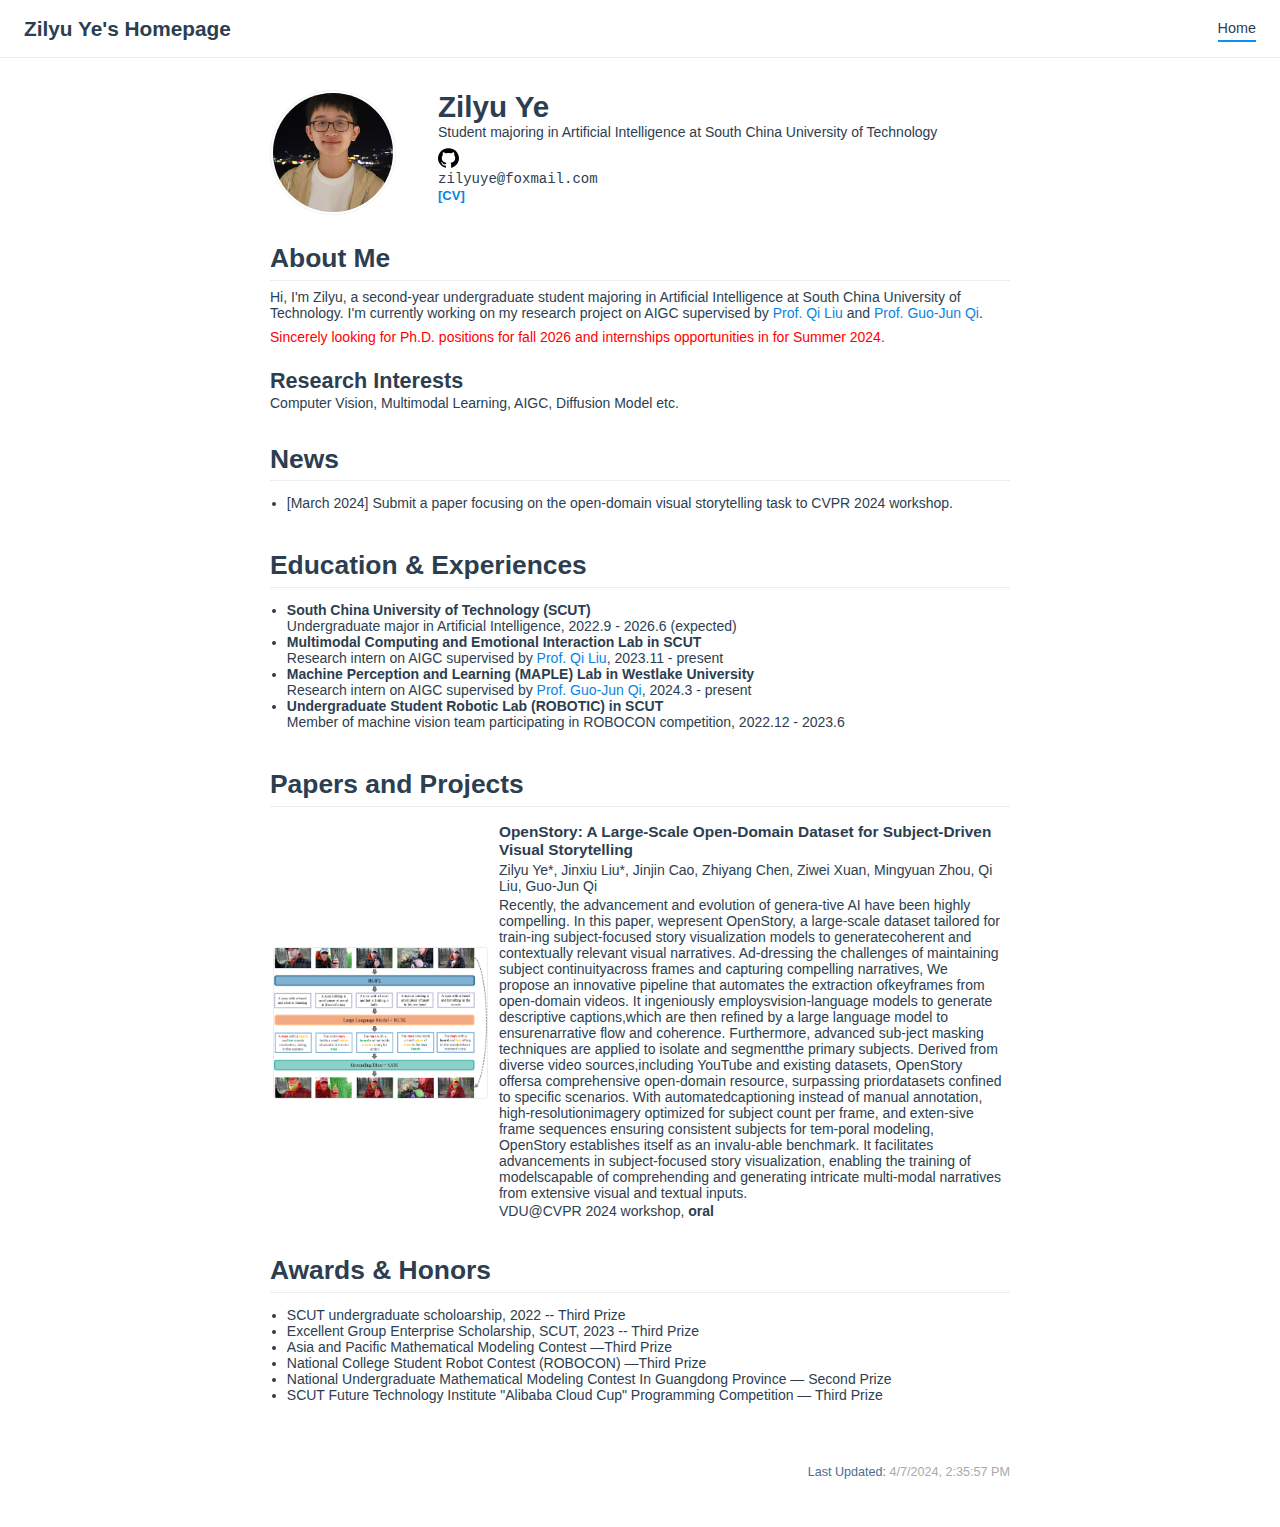
==== commit e03e113e: "Remove unused JavaScript files" ====
--- a/index.html
+++ b/index.html
@@ -7,8 +7,8 @@
     <meta name="description" content="The description of the site.">
     <link rel="icon" href="/logo.png">
     
-    <link rel="preload" href="/assets/css/0.styles.da0d4d26.css" as="style"><link rel="preload" href="/assets/js/app.379979b9.js" as="script"><link rel="preload" href="/assets/js/2.b38bef16.js" as="script"><link rel="preload" href="/assets/js/7.e1083289.js" as="script"><link rel="preload" href="/assets/js/4.d1a267b8.js" as="script"><link rel="preload" href="/assets/js/5.3355d0d5.js" as="script"><link rel="prefetch" href="/assets/js/10.5a56c157.js"><link rel="prefetch" href="/assets/js/11.0cca42aa.js"><link rel="prefetch" href="/assets/js/12.eeb940c3.js"><link rel="prefetch" href="/assets/js/13.782d5249.js"><link rel="prefetch" href="/assets/js/14.5cdd0615.js"><link rel="prefetch" href="/assets/js/15.b3e81911.js"><link rel="prefetch" href="/assets/js/16.cf9fee51.js"><link rel="prefetch" href="/assets/js/3.82f374f2.js"><link rel="prefetch" href="/assets/js/6.67793f9c.js"><link rel="prefetch" href="/assets/js/8.61fb0869.js"><link rel="prefetch" href="/assets/js/9.1f722c66.js">
-    <link rel="stylesheet" href="/assets/css/0.styles.da0d4d26.css">
+    <link rel="preload" href="/assets/css/0.styles.f995b4cf.css" as="style"><link rel="preload" href="/assets/js/app.33d05e2b.js" as="script"><link rel="preload" href="/assets/js/2.b38bef16.js" as="script"><link rel="preload" href="/assets/js/7.dfd85ea2.js" as="script"><link rel="preload" href="/assets/js/4.9a7ce981.js" as="script"><link rel="preload" href="/assets/js/5.bd97189a.js" as="script"><link rel="prefetch" href="/assets/js/10.5a56c157.js"><link rel="prefetch" href="/assets/js/11.6be5d245.js"><link rel="prefetch" href="/assets/js/12.fcda6eb2.js"><link rel="prefetch" href="/assets/js/13.40988e30.js"><link rel="prefetch" href="/assets/js/14.e7c5940d.js"><link rel="prefetch" href="/assets/js/15.b3e81911.js"><link rel="prefetch" href="/assets/js/16.cf9fee51.js"><link rel="prefetch" href="/assets/js/3.7726ccc9.js"><link rel="prefetch" href="/assets/js/6.67793f9c.js"><link rel="prefetch" href="/assets/js/8.f296efb6.js"><link rel="prefetch" href="/assets/js/9.d19f5bf3.js">
+    <link rel="stylesheet" href="/assets/css/0.styles.f995b4cf.css">
   </head>
   <body>
     <div id="app" data-server-rendered="true"><div class="theme-container no-sidebar home-page"><header class="navbar"><div class="sidebar-button"><svg xmlns="http://www.w3.org/2000/svg" aria-hidden="true" role="img" viewBox="0 0 448 512" class="icon"><path fill="currentColor" d="M436 124H12c-6.627 0-12-5.373-12-12V80c0-6.627 5.373-12 12-12h424c6.627 0 12 5.373 12 12v32c0 6.627-5.373 12-12 12zm0 160H12c-6.627 0-12-5.373-12-12v-32c0-6.627 5.373-12 12-12h424c6.627 0 12 5.373 12 12v32c0 6.627-5.373 12-12 12zm0 160H12c-6.627 0-12-5.373-12-12v-32c0-6.627 5.373-12 12-12h424c6.627 0 12 5.373 12 12v32c0 6.627-5.373 12-12 12z"></path></svg></div> <a href="/" class="home-link router-link-exact-active router-link-active"><!----> <span class="site-name">Zilyu Ye's Homepage</span></a> <div class="links"><!----> <nav class="nav-links can-hide"><div class="nav-item"><a href="/" class="nav-link router-link-exact-active router-link-active">Home</a></div> <!----></nav></div></header> <div class="sidebar-mask"></div> <aside class="sidebar"><nav class="nav-links"><div class="nav-item"><a href="/" class="nav-link router-link-exact-active router-link-active">Home</a></div> <!----></nav>  <!----> </aside> <main class="page"> <div class="theme-default-content content__default"><div class="profile"><div class="image"><img src="/profile.jpg" alt></div> <div class="info"><div class="name">
@@ -17,7 +17,7 @@
 Undergraduate major in Artificial Intelligence, 2022.9 - 2026.6 (expected)<br></li> <li><strong>Multimodal Computing and Emotional Interaction Lab in SCUT</strong><br>
 Research intern on AIGC supervised by <a href="https://drliuqi.github.io/" target="_blank" rel="noopener noreferrer">Prof. Qi Liu<svg xmlns="http://www.w3.org/2000/svg" aria-hidden="true" x="0px" y="0px" viewBox="0 0 100 100" width="15" height="15" class="icon outbound"><path fill="currentColor" d="M18.8,85.1h56l0,0c2.2,0,4-1.8,4-4v-32h-8v28h-48v-48h28v-8h-32l0,0c-2.2,0-4,1.8-4,4v56C14.8,83.3,16.6,85.1,18.8,85.1z"></path> <polygon fill="currentColor" points="45.7,48.7 51.3,54.3 77.2,28.5 77.2,37.2 85.2,37.2 85.2,14.9 62.8,14.9 62.8,22.9 71.5,22.9"></polygon></svg></a>, 2023.11 - present<br></li> <li><strong>Machine Perception and Learning (MAPLE) Lab in Westlake University</strong><br>
 Research intern on AIGC supervised by <a href="http://maple-lab.net/about.html" target="_blank" rel="noopener noreferrer">Prof. Guo-Jun Qi<svg xmlns="http://www.w3.org/2000/svg" aria-hidden="true" x="0px" y="0px" viewBox="0 0 100 100" width="15" height="15" class="icon outbound"><path fill="currentColor" d="M18.8,85.1h56l0,0c2.2,0,4-1.8,4-4v-32h-8v28h-48v-48h28v-8h-32l0,0c-2.2,0-4,1.8-4,4v56C14.8,83.3,16.6,85.1,18.8,85.1z"></path> <polygon fill="currentColor" points="45.7,48.7 51.3,54.3 77.2,28.5 77.2,37.2 85.2,37.2 85.2,14.9 62.8,14.9 62.8,22.9 71.5,22.9"></polygon></svg></a>, 2024.3 - present<br></li> <li><strong>Undergraduate Student Robotic Lab (ROBOTIC) in SCUT</strong><br>
-Member of machine vision team participating in ROBOCON competition, 2022.12 - 2023.6<br></li></ul> <h2 id="papers-and-projects">Papers and Projects</h2> <div class="md-card"><div class="card-image"><img src="/projects/OpenStory.png" alt></div> <div class="card-content"><p><span style="font-size:1.1em;"><strong>OpenStory: A Large-Scale Open-Domain Dataset for Subject-Driven Visual Storytelling</strong></span></p> <p>Zilyu Ye*, Jinxiu Liu*, Jinjin Cao, Zhiyang Chen, Ziwei Xuan, Mingyuan Zhou, Qi Liu, Guo-Jun Qi</p> <p>Recently, the advancement and evolution of genera-tive AI have been highly compelling. In this paper, wepresent OpenStory, a large-scale dataset tailored for train-ing subject-focused story visualization models to generatecoherent and contextually relevant visual narratives. Ad-dressing the challenges of maintaining subject continuityacross frames and capturing compelling narratives, We propose an innovative pipeline that automates the extraction ofkeyframes from open-domain videos. It ingeniously employsvision-language models to generate descriptive captions,which are then refined by a large language model to ensurenarrative flow and coherence. Furthermore, advanced sub-ject masking techniques are applied to isolate and segmentthe primary subjects. Derived from diverse video sources,including YouTube and existing datasets, OpenStory offersa comprehensive open-domain resource, surpassing priordatasets confined to specific scenarios. With automatedcaptioning instead of manual annotation, high-resolutionimagery optimized for subject count per frame, and exten-sive frame sequences ensuring consistent subjects for tem-poral modeling, OpenStory establishes itself as an invalu-able benchmark. It facilitates advancements in subject-focused story visualization, enabling the training of modelscapable of comprehending and generating intricate multi-modal narratives from extensive visual and textual inputs.</p> <p>VDU@CVPR 2024 workshop, oral</p></div></div> <h2 id="awards-honors">Awards &amp; Honors</h2> <ul><li>SCUT undergraduate scholoarship, 2022 -- Third Prize</li> <li>Excellent Group Enterprise Scholarship, SCUT, 2023 -- Third Prize</li> <li>Asia and Pacific Mathematical Modeling Contest —Third Prize</li> <li>National College Student Robot Contest (ROBOCON) —Third Prize</li> <li>National Undergraduate Mathematical Modeling Contest In Guangdong Province — Second Prize</li> <li>SCUT Future Technology Institute &quot;Alibaba Cloud Cup&quot; Programming Competition — Third Prize</li></ul></div> <footer class="page-edit"><!----> <div class="last-updated"><span class="prefix">Last Updated:</span> <span class="time">4/7/2024, 2:35:57 PM</span></div></footer> <!----> </main></div><div class="global-ui"></div></div>
-    <script src="/assets/js/app.379979b9.js" defer></script><script src="/assets/js/2.b38bef16.js" defer></script><script src="/assets/js/7.e1083289.js" defer></script><script src="/assets/js/4.d1a267b8.js" defer></script><script src="/assets/js/5.3355d0d5.js" defer></script>
+Member of machine vision team participating in ROBOCON competition, 2022.12 - 2023.6<br></li></ul> <h2 id="papers-and-projects">Papers and Projects</h2> <div class="md-card"><div class="card-image"><img src="/projects/OpenStory.png" alt></div> <div class="card-content"><p><span style="font-size:1.1em;"><strong>OpenStory: A Large-Scale Open-Domain Dataset for Subject-Driven Visual Storytelling</strong></span></p> <p>Zilyu Ye*, Jinxiu Liu*, Jinjin Cao, Zhiyang Chen, Ziwei Xuan, Mingyuan Zhou, Qi Liu, Guo-Jun Qi</p> <p>Recently, the advancement and evolution of genera-tive AI have been highly compelling. In this paper, wepresent OpenStory, a large-scale dataset tailored for train-ing subject-focused story visualization models to generatecoherent and contextually relevant visual narratives. Ad-dressing the challenges of maintaining subject continuityacross frames and capturing compelling narratives, We propose an innovative pipeline that automates the extraction ofkeyframes from open-domain videos. It ingeniously employsvision-language models to generate descriptive captions,which are then refined by a large language model to ensurenarrative flow and coherence. Furthermore, advanced sub-ject masking techniques are applied to isolate and segmentthe primary subjects. Derived from diverse video sources,including YouTube and existing datasets, OpenStory offersa comprehensive open-domain resource, surpassing priordatasets confined to specific scenarios. With automatedcaptioning instead of manual annotation, high-resolutionimagery optimized for subject count per frame, and exten-sive frame sequences ensuring consistent subjects for tem-poral modeling, OpenStory establishes itself as an invalu-able benchmark. It facilitates advancements in subject-focused story visualization, enabling the training of modelscapable of comprehending and generating intricate multi-modal narratives from extensive visual and textual inputs.</p> <p>VDU@CVPR 2024 workshop, <strong>oral</strong></p></div></div> <h2 id="awards-honors">Awards &amp; Honors</h2> <ul><li>SCUT undergraduate scholoarship, 2022 -- Third Prize</li> <li>Excellent Group Enterprise Scholarship, SCUT, 2023 -- Third Prize</li> <li>Asia and Pacific Mathematical Modeling Contest —Third Prize</li> <li>National College Student Robot Contest (ROBOCON) —Third Prize</li> <li>National Undergraduate Mathematical Modeling Contest In Guangdong Province — Second Prize</li> <li>SCUT Future Technology Institute &quot;Alibaba Cloud Cup&quot; Programming Competition — Third Prize</li></ul></div> <footer class="page-edit"><!----> <div class="last-updated"><span class="prefix">Last Updated:</span> <span class="time">4/7/2024, 2:35:57 PM</span></div></footer> <!----> </main></div><div class="global-ui"></div></div>
+    <script src="/assets/js/app.33d05e2b.js" defer></script><script src="/assets/js/2.b38bef16.js" defer></script><script src="/assets/js/7.dfd85ea2.js" defer></script><script src="/assets/js/4.9a7ce981.js" defer></script><script src="/assets/js/5.bd97189a.js" defer></script>
   </body>
 </html>
--- a/assets/css/0.styles.f995b4cf.css
+++ b/assets/css/0.styles.f995b4cf.css
@@ -0,0 +1 @@
+#nprogress{pointer-events:none}#nprogress .bar{background:#0984e3;position:fixed;z-index:1031;top:0;left:0;width:100%;height:2px}#nprogress .peg{display:block;position:absolute;right:0;width:100px;height:100%;box-shadow:0 0 10px #0984e3,0 0 5px #0984e3;opacity:1;-webkit-transform:rotate(3deg) translateY(-4px);transform:rotate(3deg) translateY(-4px)}#nprogress .spinner{display:block;position:fixed;z-index:1031;top:15px;right:15px}#nprogress .spinner-icon{width:18px;height:18px;box-sizing:border-box;border-color:#0984e3 transparent transparent #0984e3;border-style:solid;border-width:2px;border-radius:50%;-webkit-animation:nprogress-spinner .4s linear infinite;animation:nprogress-spinner .4s linear infinite}.nprogress-custom-parent{overflow:hidden;position:relative}.nprogress-custom-parent #nprogress .bar,.nprogress-custom-parent #nprogress .spinner{position:absolute}@-webkit-keyframes nprogress-spinner{0%{-webkit-transform:rotate(0deg);transform:rotate(0deg)}to{-webkit-transform:rotate(1turn);transform:rotate(1turn)}}@keyframes nprogress-spinner{0%{-webkit-transform:rotate(0deg);transform:rotate(0deg)}to{-webkit-transform:rotate(1turn);transform:rotate(1turn)}}.icon.outbound{color:#aaa;display:inline-block;vertical-align:middle;position:relative;top:-1px}.home{padding:3.6rem 2rem 0;max-width:960px;margin:0 auto;display:block}.home .hero{text-align:center}.home .hero img{max-width:100%;max-height:280px;display:block;margin:3rem auto 1.5rem}.home .hero h1{font-size:3rem}.home .hero .action,.home .hero .description,.home .hero h1{margin:1.8rem auto}.home .hero .description{max-width:35rem;font-size:1.6rem;line-height:1.3;color:#6a8bad}.home .hero .action-button{display:inline-block;font-size:1.2rem;color:#fff;background-color:#0984e3;padding:.8rem 1.6rem;border-radius:4px;-webkit-transition:background-color .1s ease;transition:background-color .1s ease;box-sizing:border-box;border-bottom:1px solid #0877cc}.home .hero .action-button:hover{background-color:#1292f6}.home .features{border-top:1px solid #eaecef;padding:1.2rem 0;margin-top:2.5rem;display:-webkit-box;display:flex;flex-wrap:wrap;-webkit-box-align:start;align-items:flex-start;align-content:stretch;-webkit-box-pack:justify;justify-content:space-between}.home .feature{-webkit-box-flex:1;flex-grow:1;flex-basis:30%;max-width:30%}.home .feature h2{font-size:1.4rem;font-weight:500;border-bottom:none;padding-bottom:0;color:#3a5169}.home .feature p{color:#4e6e8e}.home .footer{padding:2.5rem;border-top:1px solid #eaecef;text-align:center;color:#4e6e8e}@media (max-width:719px){.home .features{-webkit-box-orient:vertical;-webkit-box-direction:normal;flex-direction:column}.home .feature{max-width:100%;padding:0 2.5rem}}@media (max-width:419px){.home{padding-left:1.5rem;padding-right:1.5rem}.home .hero img{max-height:210px;margin:2rem auto 1.2rem}.home .hero h1{font-size:2rem}.home .hero .action,.home .hero .description,.home .hero h1{margin:1.2rem auto}.home .hero .description{font-size:1.2rem}.home .hero .action-button{font-size:1rem;padding:.6rem 1.2rem}.home .feature h2{font-size:1.25rem}}.search-box{display:inline-block;position:relative;margin-right:1rem}.search-box input{cursor:text;width:10rem;height:2rem;color:#4e6e8e;display:inline-block;border:1px solid #cfd4db;border-radius:2rem;font-size:.9rem;line-height:2rem;padding:0 .5rem 0 2rem;outline:none;-webkit-transition:all .2s ease;transition:all .2s ease;background:#fff url(/assets/img/search.83621669.svg) .6rem .5rem no-repeat;background-size:1rem}.search-box input:focus{cursor:auto;border-color:#0984e3}.search-box .suggestions{background:#fff;width:20rem;position:absolute;top:1.5rem;border:1px solid #cfd4db;border-radius:6px;padding:.4rem;list-style-type:none}.search-box .suggestions.align-right{right:0}.search-box .suggestion{line-height:1.4;padding:.4rem .6rem;border-radius:4px;cursor:pointer}.search-box .suggestion a{white-space:normal;color:#5d82a6}.search-box .suggestion a .page-title{font-weight:600}.search-box .suggestion a .header{font-size:.9em;margin-left:.25em}.search-box .suggestion.focused{background-color:#f3f4f5}.search-box .suggestion.focused a{color:#0984e3}@media (max-width:959px){.search-box input{cursor:pointer;width:0;border-color:transparent;position:relative}.search-box input:focus{cursor:text;left:0;width:10rem}}@media (-ms-high-contrast:none){.search-box input{height:2rem}}@media (max-width:959px) and (min-width:719px){.search-box .suggestions{left:0}}@media (max-width:719px){.search-box{margin-right:0}.search-box input{left:1rem}.search-box .suggestions{right:0}}@media (max-width:419px){.search-box .suggestions{width:calc(100vw - 4rem)}.search-box input:focus{width:8rem}}.sidebar-button{cursor:pointer;display:none;width:1.25rem;height:1.25rem;position:absolute;padding:.6rem;top:.6rem;left:1rem}.sidebar-button .icon{display:block;width:1.25rem;height:1.25rem}@media (max-width:719px){.sidebar-button{display:block}}.dropdown-enter,.dropdown-leave-to{height:0!important}.dropdown-wrapper{cursor:pointer}.dropdown-wrapper .dropdown-title{display:block;font-size:.9rem;font-family:inherit;cursor:inherit;padding:inherit;line-height:1.4rem;background:transparent;border:none;font-weight:500;color:#2c3e50}.dropdown-wrapper .dropdown-title:hover{border-color:transparent}.dropdown-wrapper .dropdown-title .arrow{vertical-align:middle;margin-top:-1px;margin-left:.4rem}.dropdown-wrapper .nav-dropdown .dropdown-item{color:inherit;line-height:1.7rem}.dropdown-wrapper .nav-dropdown .dropdown-item h4{margin:.45rem 0 0;border-top:1px solid #eee;padding:.45rem 1.5rem 0 1.25rem}.dropdown-wrapper .nav-dropdown .dropdown-item .dropdown-subitem-wrapper{padding:0;list-style:none}.dropdown-wrapper .nav-dropdown .dropdown-item .dropdown-subitem-wrapper .dropdown-subitem{font-size:.9em}.dropdown-wrapper .nav-dropdown .dropdown-item a{display:block;line-height:1.7rem;position:relative;border-bottom:none;font-weight:400;margin-bottom:0;padding:0 1.5rem 0 1.25rem}.dropdown-wrapper .nav-dropdown .dropdown-item a.router-link-active,.dropdown-wrapper .nav-dropdown .dropdown-item a:hover{color:#0984e3}.dropdown-wrapper .nav-dropdown .dropdown-item a.router-link-active:after{content:"";width:0;height:0;border-left:5px solid #0984e3;border-top:3px solid transparent;border-bottom:3px solid transparent;position:absolute;top:calc(50% - 2px);left:9px}.dropdown-wrapper .nav-dropdown .dropdown-item:first-child h4{margin-top:0;padding-top:0;border-top:0}@media (max-width:719px){.dropdown-wrapper.open .dropdown-title{margin-bottom:.5rem}.dropdown-wrapper .dropdown-title{font-weight:600;font-size:inherit}.dropdown-wrapper .dropdown-title:hover{color:#0984e3}.dropdown-wrapper .nav-dropdown{-webkit-transition:height .1s ease-out;transition:height .1s ease-out;overflow:hidden}.dropdown-wrapper .nav-dropdown .dropdown-item h4{border-top:0;margin-top:0;padding-top:0}.dropdown-wrapper .nav-dropdown .dropdown-item>a,.dropdown-wrapper .nav-dropdown .dropdown-item h4{font-size:15px;line-height:2rem}.dropdown-wrapper .nav-dropdown .dropdown-item .dropdown-subitem{font-size:14px;padding-left:1rem}}@media (min-width:719px){.dropdown-wrapper{height:1.8rem}.dropdown-wrapper.open .nav-dropdown,.dropdown-wrapper:hover .nav-dropdown{display:block!important}.dropdown-wrapper.open:blur{display:none}.dropdown-wrapper .dropdown-title .arrow{border-left:4px solid transparent;border-right:4px solid transparent;border-top:6px solid #ccc;border-bottom:0}.dropdown-wrapper .nav-dropdown{display:none;height:auto!important;box-sizing:border-box;max-height:calc(100vh - 2.7rem);overflow-y:auto;position:absolute;top:100%;right:0;background-color:#fff;padding:.6rem 0;border:1px solid;border-color:#ddd #ddd #ccc;text-align:left;border-radius:.25rem;white-space:nowrap;margin:0}}.nav-links{display:inline-block}.nav-links a{line-height:1.4rem;color:inherit}.nav-links a.router-link-active,.nav-links a:hover{color:#0984e3}.nav-links .nav-item{position:relative;display:inline-block;margin-left:1.5rem;line-height:2rem}.nav-links .nav-item:first-child{margin-left:0}.nav-links .repo-link{margin-left:1.5rem}@media (max-width:719px){.nav-links .nav-item,.nav-links .repo-link{margin-left:0}}@media (min-width:719px){.nav-links a.router-link-active,.nav-links a:hover{color:#2c3e50}.nav-item>a:not(.external).router-link-active,.nav-item>a:not(.external):hover{margin-bottom:-2px;border-bottom:2px solid #0d90f5}}.navbar{padding:.7rem 1.5rem;line-height:2.2rem}.navbar a,.navbar img,.navbar span{display:inline-block}.navbar .logo{height:2.2rem;min-width:2.2rem;margin-right:.8rem;vertical-align:top}.navbar .site-name{font-size:1.3rem;font-weight:600;color:#2c3e50;position:relative}.navbar .links{padding-left:1.5rem;box-sizing:border-box;background-color:#fff;white-space:nowrap;font-size:.9rem;position:absolute;right:1.5rem;top:.7rem;display:-webkit-box;display:flex}.navbar .links .search-box{-webkit-box-flex:0;flex:0 0 auto;vertical-align:top}@media (max-width:719px){.navbar{padding-left:4rem}.navbar .can-hide{display:none}.navbar .links{padding-left:1.5rem}.navbar .site-name{width:calc(100vw - 9.4rem);overflow:hidden;white-space:nowrap;text-overflow:ellipsis}}.page-edit{max-width:740px;margin:0 auto;padding:2rem 2.5rem}@media (max-width:959px){.page-edit{padding:2rem}}@media (max-width:419px){.page-edit{padding:1.5rem}}.page-edit{padding-top:1rem;padding-bottom:1rem;overflow:auto}.page-edit .edit-link{display:inline-block}.page-edit .edit-link a{color:#4e6e8e;margin-right:.25rem}.page-edit .last-updated{float:right;font-size:.9em}.page-edit .last-updated .prefix{font-weight:500;color:#4e6e8e}.page-edit .last-updated .time{font-weight:400;color:#aaa}@media (max-width:719px){.page-edit .edit-link{margin-bottom:.5rem}.page-edit .last-updated{font-size:.8em;float:none;text-align:left}}.page-nav{max-width:740px;margin:0 auto;padding:2rem 2.5rem}@media (max-width:959px){.page-nav{padding:2rem}}@media (max-width:419px){.page-nav{padding:1.5rem}}.page-nav{padding-top:1rem;padding-bottom:0}.page-nav .inner{min-height:2rem;margin-top:0;border-top:1px solid #eaecef;padding-top:1rem;overflow:auto}.page-nav .next{float:right}.page{padding-bottom:2rem;display:block}.sidebar-group .sidebar-group{padding-left:.5em}.sidebar-group:not(.collapsable) .sidebar-heading:not(.clickable){cursor:auto;color:inherit}.sidebar-group.is-sub-group{padding-left:0}.sidebar-group.is-sub-group>.sidebar-heading{font-size:.95em;line-height:1.4;font-weight:400;padding-left:2rem}.sidebar-group.is-sub-group>.sidebar-heading:not(.clickable){opacity:.5}.sidebar-group.is-sub-group>.sidebar-group-items{padding-left:1rem}.sidebar-group.is-sub-group>.sidebar-group-items>li>.sidebar-link{font-size:.95em;border-left:none}.sidebar-group.depth-2>.sidebar-heading{border-left:none}.sidebar-heading{color:#2c3e50;-webkit-transition:color .15s ease;transition:color .15s ease;cursor:pointer;font-size:1.1em;font-weight:700;padding:.35rem 1.5rem .35rem 1.25rem;width:100%;box-sizing:border-box;margin:0;border-left:.25rem solid transparent}.sidebar-heading.open,.sidebar-heading:hover{color:inherit}.sidebar-heading .arrow{position:relative;top:-.12em;left:.5em}.sidebar-heading.clickable.active{font-weight:600;color:#0984e3;border-left-color:#0984e3}.sidebar-heading.clickable:hover{color:#0984e3}.sidebar-group-items{-webkit-transition:height .1s ease-out;transition:height .1s ease-out;font-size:.95em;overflow:hidden}.sidebar .sidebar-sub-headers{padding-left:1rem;font-size:.95em}a.sidebar-link{font-size:1em;font-weight:400;display:inline-block;color:#2c3e50;border-left:.25rem solid transparent;padding:.35rem 1rem .35rem 1.25rem;line-height:1.4;width:100%;box-sizing:border-box}a.sidebar-link:hover{color:#0984e3}a.sidebar-link.active{font-weight:600;color:#0984e3;border-left-color:#0984e3}.sidebar-group a.sidebar-link{padding-left:2rem}.sidebar-sub-headers a.sidebar-link{padding-top:.25rem;padding-bottom:.25rem;border-left:none}.sidebar-sub-headers a.sidebar-link.active{font-weight:500}.sidebar ul{padding:0;margin:0;list-style-type:none}.sidebar a{display:inline-block}.sidebar .nav-links{display:none;border-bottom:1px solid #eaecef;padding:.5rem 0 .75rem}.sidebar .nav-links a{font-weight:600}.sidebar .nav-links .nav-item,.sidebar .nav-links .repo-link{display:block;line-height:1.25rem;font-size:1.1em;padding:.5rem 0 .5rem 1.5rem}.sidebar>.sidebar-links{padding:1.5rem 0}.sidebar>.sidebar-links>li>a.sidebar-link{font-size:1.1em;line-height:1.7;font-weight:700}.sidebar>.sidebar-links>li:not(:first-child){margin-top:.75rem}@media (max-width:719px){.sidebar .nav-links{display:block}.sidebar .nav-links .dropdown-wrapper .nav-dropdown .dropdown-item a.router-link-active:after{top:calc(1rem - 2px)}.sidebar>.sidebar-links{padding:1rem 0}}.theme-container.home-page .page{font-size:14px;font-family:lucida grande,lucida sans unicode,lucida,Helvetica Neue,Helvetica,Arial,sans-serif}.theme-container.home-page .page p{margin:0 0 .5rem}.theme-container.home-page .page ol,.theme-container.home-page .page p,.theme-container.home-page .page ul{line-height:normal}.theme-container.home-page .page a{font-weight:400}.theme-container.home-page .page .theme-default-content:not(.custom)>h2{margin-bottom:.5rem}.theme-container.home-page .page .theme-default-content:not(.custom)>h2:first-child+p{margin-top:.5rem}.theme-container.home-page .page .theme-default-content:not(.custom)>h3{padding-top:4rem}.theme-container.home-page .page .md-card{margin-top:.5em}.theme-container.home-page .page .md-card .card-image{padding:.2rem}.theme-container.home-page .page .md-card .card-image img{max-width:3000px;max-height:300px}.theme-container.home-page .page .md-card .card-content p{-webkit-margin-after:.2em}@media (max-width:419px){.theme-container.home-page .page ol,.theme-container.home-page .page p,.theme-container.home-page .page ul{line-height:1.5}.theme-container.home-page .page .md-card .card-image img{width:100%;max-width:400px}}.theme-container.about-page .page{background-color:#e6ecf0;min-height:100vh}.theme-container.about-page .page .last-updated{display:none}.projects-page{background-color:#fafbfc}code[class*=language-],pre[class*=language-]{color:#ccc;background:none;font-family:Consolas,Monaco,Andale Mono,Ubuntu Mono,monospace;font-size:1em;text-align:left;white-space:pre;word-spacing:normal;word-break:normal;word-wrap:normal;line-height:1.5;-moz-tab-size:4;-o-tab-size:4;tab-size:4;-webkit-hyphens:none;-ms-hyphens:none;hyphens:none}pre[class*=language-]{padding:1em;margin:.5em 0;overflow:auto}:not(pre)>code[class*=language-],pre[class*=language-]{background:#2d2d2d}:not(pre)>code[class*=language-]{padding:.1em;border-radius:.3em;white-space:normal}.token.block-comment,.token.cdata,.token.comment,.token.doctype,.token.prolog{color:#999}.token.punctuation{color:#ccc}.token.attr-name,.token.deleted,.token.namespace,.token.tag{color:#e2777a}.token.function-name{color:#6196cc}.token.boolean,.token.function,.token.number{color:#f08d49}.token.class-name,.token.constant,.token.property,.token.symbol{color:#f8c555}.token.atrule,.token.builtin,.token.important,.token.keyword,.token.selector{color:#cc99cd}.token.attr-value,.token.char,.token.regex,.token.string,.token.variable{color:#7ec699}.token.entity,.token.operator,.token.url{color:#67cdcc}.token.bold,.token.important{font-weight:700}.token.italic{font-style:italic}.token.entity{cursor:help}.token.inserted{color:green}.theme-default-content code{color:#476582;padding:.25rem .5rem;margin:0;font-size:.85em;background-color:rgba(27,31,35,.05);border-radius:3px}.theme-default-content code .token.deleted{color:#ec5975}.theme-default-content code .token.inserted{color:#0984e3}.theme-default-content pre,.theme-default-content pre[class*=language-]{line-height:1.4;padding:1.25rem 1.5rem;margin:.85rem 0;background-color:#282c34;border-radius:6px;overflow:auto}.theme-default-content pre[class*=language-] code,.theme-default-content pre code{color:#fff;padding:0;background-color:transparent;border-radius:0}div[class*=language-]{position:relative;background-color:#282c34;border-radius:6px}div[class*=language-] .highlight-lines{-webkit-user-select:none;-ms-user-select:none;user-select:none;padding-top:1.3rem;position:absolute;top:0;left:0;width:100%;line-height:1.4}div[class*=language-] .highlight-lines .highlighted{background-color:rgba(0,0,0,.66)}div[class*=language-] pre,div[class*=language-] pre[class*=language-]{background:transparent;position:relative;z-index:1}div[class*=language-]:before{position:absolute;z-index:3;top:.8em;right:1em;font-size:.75rem;color:hsla(0,0%,100%,.4)}div[class*=language-]:not(.line-numbers-mode) .line-numbers-wrapper{display:none}div[class*=language-].line-numbers-mode .highlight-lines .highlighted{position:relative}div[class*=language-].line-numbers-mode .highlight-lines .highlighted:before{content:" ";position:absolute;z-index:3;left:0;top:0;display:block;width:3.5rem;height:100%;background-color:rgba(0,0,0,.66)}div[class*=language-].line-numbers-mode pre{padding-left:4.5rem;vertical-align:middle}div[class*=language-].line-numbers-mode .line-numbers-wrapper{position:absolute;top:0;width:3.5rem;text-align:center;color:hsla(0,0%,100%,.3);padding:1.25rem 0;line-height:1.4}div[class*=language-].line-numbers-mode .line-numbers-wrapper br{-webkit-user-select:none;-ms-user-select:none;user-select:none}div[class*=language-].line-numbers-mode .line-numbers-wrapper .line-number{position:relative;z-index:4;-webkit-user-select:none;-ms-user-select:none;user-select:none;font-size:.85em}div[class*=language-].line-numbers-mode:after{content:"";position:absolute;z-index:2;top:0;left:0;width:3.5rem;height:100%;border-radius:6px 0 0 6px;border-right:1px solid rgba(0,0,0,.66);background-color:#282c34}div[class~=language-js]:before{content:"js"}div[class~=language-ts]:before{content:"ts"}div[class~=language-html]:before{content:"html"}div[class~=language-md]:before{content:"md"}div[class~=language-vue]:before{content:"vue"}div[class~=language-css]:before{content:"css"}div[class~=language-sass]:before{content:"sass"}div[class~=language-scss]:before{content:"scss"}div[class~=language-less]:before{content:"less"}div[class~=language-stylus]:before{content:"stylus"}div[class~=language-go]:before{content:"go"}div[class~=language-java]:before{content:"java"}div[class~=language-c]:before{content:"c"}div[class~=language-sh]:before{content:"sh"}div[class~=language-yaml]:before{content:"yaml"}div[class~=language-py]:before{content:"py"}div[class~=language-docker]:before{content:"docker"}div[class~=language-dockerfile]:before{content:"dockerfile"}div[class~=language-makefile]:before{content:"makefile"}div[class~=language-javascript]:before{content:"js"}div[class~=language-typescript]:before{content:"ts"}div[class~=language-markup]:before{content:"html"}div[class~=language-markdown]:before{content:"md"}div[class~=language-json]:before{content:"json"}div[class~=language-ruby]:before{content:"rb"}div[class~=language-python]:before{content:"py"}div[class~=language-bash]:before{content:"sh"}div[class~=language-php]:before{content:"php"}.custom-block .custom-block-title{font-weight:600;margin-bottom:-.4rem}.custom-block.danger,.custom-block.tip,.custom-block.warning{padding:.1rem 1.5rem;border-left-width:.5rem;border-left-style:solid;margin:1rem 0}.custom-block.tip{background-color:#f3f5f7;border-color:#42b983}.custom-block.warning{background-color:rgba(255,229,100,.3);border-color:#e7c000;color:#6b5900}.custom-block.warning .custom-block-title{color:#b29400}.custom-block.warning a{color:#2c3e50}.custom-block.danger{background-color:#ffe6e6;border-color:#c00;color:#4d0000}.custom-block.danger .custom-block-title{color:#900}.custom-block.danger a{color:#2c3e50}.arrow{display:inline-block;width:0;height:0}.arrow.up{border-bottom:6px solid #ccc}.arrow.down,.arrow.up{border-left:4px solid transparent;border-right:4px solid transparent}.arrow.down{border-top:6px solid #ccc}.arrow.right{border-left:6px solid #ccc}.arrow.left,.arrow.right{border-top:4px solid transparent;border-bottom:4px solid transparent}.arrow.left{border-right:6px solid #ccc}.theme-default-content:not(.custom){max-width:740px;margin:0 auto;padding:2rem 2.5rem}@media (max-width:959px){.theme-default-content:not(.custom){padding:2rem}}@media (max-width:419px){.theme-default-content:not(.custom){padding:1.5rem}}.table-of-contents .badge{vertical-align:middle}body,html{padding:0;margin:0;background-color:#fff}body{font-family:-apple-system,BlinkMacSystemFont,Segoe UI,Roboto,Oxygen,Ubuntu,Cantarell,Fira Sans,Droid Sans,Helvetica Neue,sans-serif;-webkit-font-smoothing:antialiased;-moz-osx-font-smoothing:grayscale;font-size:16px;color:#2c3e50}.page{padding-left:20rem}.navbar{z-index:20;right:0;height:3.6rem;background-color:#fff;box-sizing:border-box;border-bottom:1px solid #eaecef}.navbar,.sidebar-mask{position:fixed;top:0;left:0}.sidebar-mask{z-index:9;width:100vw;height:100vh;display:none}.sidebar{font-size:16px;background-color:#fff;width:20rem;position:fixed;z-index:10;margin:0;top:3.6rem;left:0;bottom:0;box-sizing:border-box;border-right:1px solid #eaecef;overflow-y:auto}.theme-default-content:not(.custom)>:first-child{margin-top:3.6rem}.theme-default-content:not(.custom) a:hover{text-decoration:underline}.theme-default-content:not(.custom) p.demo{padding:1rem 1.5rem;border:1px solid #ddd;border-radius:4px}.theme-default-content:not(.custom) img{max-width:100%}.theme-default-content.custom{padding:0;margin:0}.theme-default-content.custom img{max-width:100%}a{font-weight:500;text-decoration:none}a,p a code{color:#0984e3}p a code{font-weight:400}kbd{background:#eee;border:.15rem solid #ddd;border-bottom:.25rem solid #ddd;border-radius:.15rem;padding:0 .15em}blockquote{font-size:1rem;color:#999;border-left:.2rem solid #dfe2e5;margin:1rem 0;padding:.25rem 0 .25rem 1rem}blockquote>p{margin:0}ol,ul{padding-left:1.2em}strong{font-weight:600}h1,h2,h3,h4,h5,h6{font-weight:600;line-height:1.25}.theme-default-content:not(.custom)>h1,.theme-default-content:not(.custom)>h2,.theme-default-content:not(.custom)>h3,.theme-default-content:not(.custom)>h4,.theme-default-content:not(.custom)>h5,.theme-default-content:not(.custom)>h6{margin-top:-3.1rem;padding-top:4.6rem;margin-bottom:0}.theme-default-content:not(.custom)>h1:first-child,.theme-default-content:not(.custom)>h2:first-child,.theme-default-content:not(.custom)>h3:first-child,.theme-default-content:not(.custom)>h4:first-child,.theme-default-content:not(.custom)>h5:first-child,.theme-default-content:not(.custom)>h6:first-child{margin-top:-1.5rem;margin-bottom:1rem}.theme-default-content:not(.custom)>h1:first-child+.custom-block,.theme-default-content:not(.custom)>h1:first-child+p,.theme-default-content:not(.custom)>h1:first-child+pre,.theme-default-content:not(.custom)>h2:first-child+.custom-block,.theme-default-content:not(.custom)>h2:first-child+p,.theme-default-content:not(.custom)>h2:first-child+pre,.theme-default-content:not(.custom)>h3:first-child+.custom-block,.theme-default-content:not(.custom)>h3:first-child+p,.theme-default-content:not(.custom)>h3:first-child+pre,.theme-default-content:not(.custom)>h4:first-child+.custom-block,.theme-default-content:not(.custom)>h4:first-child+p,.theme-default-content:not(.custom)>h4:first-child+pre,.theme-default-content:not(.custom)>h5:first-child+.custom-block,.theme-default-content:not(.custom)>h5:first-child+p,.theme-default-content:not(.custom)>h5:first-child+pre,.theme-default-content:not(.custom)>h6:first-child+.custom-block,.theme-default-content:not(.custom)>h6:first-child+p,.theme-default-content:not(.custom)>h6:first-child+pre{margin-top:2rem}h1:hover .header-anchor,h2:hover .header-anchor,h3:hover .header-anchor,h4:hover .header-anchor,h5:hover .header-anchor,h6:hover .header-anchor{opacity:1}h1{font-size:2.2rem}h2{font-size:1.65rem;padding-bottom:.3rem;border-bottom:1px solid #eaecef}h3{font-size:1.35rem}a.header-anchor{font-size:.85em;float:left;margin-left:-.87em;padding-right:.23em;margin-top:.125em;opacity:0}a.header-anchor:hover{text-decoration:none}.line-number,code,kbd{font-family:source-code-pro,Menlo,Monaco,Consolas,Courier New,monospace}ol,p,ul{line-height:1.7}hr{border:0;border-top:1px solid #eaecef}table{border-collapse:collapse;margin:1rem 0;display:block;overflow-x:auto}tr{border-top:1px solid #dfe2e5}tr:nth-child(2n){background-color:#f6f8fa}td,th{border:1px solid #dfe2e5;padding:.6em 1em}.theme-container.sidebar-open .sidebar-mask{display:block}.theme-container.no-navbar .theme-default-content:not(.custom)>h1,.theme-container.no-navbar h2,.theme-container.no-navbar h3,.theme-container.no-navbar h4,.theme-container.no-navbar h5,.theme-container.no-navbar h6{margin-top:1.5rem;padding-top:0}.theme-container.no-navbar .sidebar{top:0}@media (min-width:720px){.theme-container.no-sidebar .sidebar{display:none}.theme-container.no-sidebar .page{padding-left:0}}@media (max-width:959px){.sidebar{font-size:15px;width:16.4rem}.page{padding-left:16.4rem}}@media (max-width:719px){.sidebar{top:0;padding-top:3.6rem;transform:translateX(-100%);transition:transform .2s ease}.page{padding-left:0}.theme-container.sidebar-open .sidebar{transform:translateX(0)}.theme-container.no-navbar .sidebar{padding-top:0}}@media (max-width:419px){h1{font-size:1.9rem}.theme-default-content div[class*=language-]{margin:.85rem -1.5rem;border-radius:0}}.icon.outbound{display:none}.profile{display:-webkit-box;display:flex;-webkit-box-orient:horizontal;-webkit-box-direction:normal;flex-direction:row;-webkit-box-align:stretch;align-items:stretch}.profile .image{max-width:120px}.profile .image img{border-radius:50%;padding:2px;border:1px solid #f2f3f3}.profile .info{display:-webkit-box;display:flex;-webkit-box-flex:1;flex:1 1;-webkit-box-orient:vertical;-webkit-box-direction:normal;flex-direction:column;padding-left:3rem}.profile .info .name{font-size:1.85rem;font-weight:600}.profile .info .socials{display:-webkit-box;display:flex;-webkit-box-orient:horizontal;-webkit-box-direction:normal;flex-direction:row}.profile .info .socials img{width:1.3rem;margin:0 .6rem 0 0;cursor:pointer}.profile .info .socials b{margin-left:1rem}.profile .info .contact .title{font-size:1.2rem;font-weight:400}.profile .info .contact .email{font-family:Courier New,Courier,monospace}@media (max-width:419px){.profile .image{max-width:100px}}.about-card{width:100%;display:-webkit-box;display:flex;-webkit-box-orient:vertical;-webkit-box-direction:normal;flex-direction:column;-webkit-box-align:center;align-items:center}.about-card .avatar{position:relative;z-index:1}.about-card .avatar img{display:block;width:100%;height:auto;max-width:150px;border-radius:500rem}.about-card .card{max-width:600px;width:100%;position:relative;top:-75px;padding-top:75px;margin-left:auto;margin-right:auto;background:#fff;box-shadow:0 4px 8px 0 rgba(0,0,0,.2);border-radius:.3rem;text-align:center}.about-card .card .bio{padding:1em}.about-card .card .bio .head{font-weight:700;font-size:1.3em}.about-card .card .bio .info{padding-top:.5rem;font-size:1em;color:rgba(0,0,0,.4)}.about-card .card .bio .description{text-align:justify}.about-card .card .bio .description p{padding:.8em .5em 0;line-height:normal;-webkit-margin-before:0;-webkit-margin-after:0}.about-card .card .bio .description p a{font-weight:400}.about-card .card .interests{padding:1em 1.5em;border-top:1px solid rgba(34,36,38,.1)}.about-card .card .socials{border-top:1px solid rgba(34,36,38,.1);display:-webkit-box;display:flex;-webkit-box-orient:horizontal;-webkit-box-direction:normal;flex-direction:row;-webkit-box-pack:center;justify-content:center;flex-wrap:wrap}.about-card .card .socials img{width:32px;margin:1em;cursor:pointer}.about-card .card .actions{border-top:1px solid rgba(34,36,38,.1);display:-webkit-box;display:flex;-webkit-box-orient:horizontal;-webkit-box-direction:normal;flex-direction:row;-webkit-box-pack:center;justify-content:center;flex-wrap:wrap}.about-card .card .actions .button{background-color:#b53471;border:none;border-radius:.3em;color:#fff;padding:.5em 1em;margin:1em .5em;font-size:1rem;font-family:inherit;font-weight:400;text-align:center;text-decoration:none;display:inline-block;-webkit-transition-duration:.4s;transition-duration:.4s;cursor:pointer}.about-card .card .actions .button:hover{background-color:#34495e}.about-card .footer{padding:1rem;font-weight:200;font-size:1rem;text-align:center;color:#9fa9aa;margin-top:auto}.md-card{background-color:#fff;margin-top:1em;min-height:150px;-webkit-box-orient:horizontal;-webkit-box-direction:normal;flex-direction:row;-webkit-box-align:stretch;align-items:stretch}.md-card,.md-card .card-image{display:-webkit-box;display:flex}.md-card .card-image{-webkit-box-align:center;align-items:center;padding:.5rem}.md-card .card-image img{max-width:150px;max-height:150px;height:150px;border:1px solid #eee;border-radius:.2rem;-o-object-fit:cover;object-fit:cover}.md-card .card-content{padding:.5rem;-webkit-box-flex:1;flex-grow:1}.md-card .card-content p{line-height:normal;-webkit-margin-before:0;-webkit-margin-after:.5em}.md-card .card-content blockquote{font-size:1rem}.md-card.show-border{border:1px solid #eee;border-radius:.5rem;box-shadow:0 5px 15px -5px rgba(0,0,0,.1);padding:.5rem}@media (max-width:419px){.md-card{display:-webkit-box;display:flex;-webkit-box-orient:vertical;-webkit-box-direction:normal;flex-direction:column;margin:1rem -.5rem;padding:.5rem;box-sizing:border-box}.md-card .card-image{-webkit-box-flex:1;flex-grow:1;-webkit-box-align:stretch;align-items:stretch}.md-card .card-image img{width:100%;max-width:400px}.md-card .card-content pre{margin:0;border-radius:6px}}.badge[data-v-c13ee5b0]{display:inline-block;font-size:14px;height:18px;line-height:18px;border-radius:3px;padding:0 6px;color:#fff}.badge.green[data-v-c13ee5b0],.badge.tip[data-v-c13ee5b0],.badge[data-v-c13ee5b0]{background-color:#42b983}.badge.error[data-v-c13ee5b0]{background-color:#da5961}.badge.warn[data-v-c13ee5b0],.badge.warning[data-v-c13ee5b0],.badge.yellow[data-v-c13ee5b0]{background-color:#e7c000}.badge+.badge[data-v-c13ee5b0]{margin-left:5px}--- a/assets/css/0.styles.f995b4cf.css
+++ b/assets/css/0.styles.f995b4cf.css
@@ -0,0 +1 @@
+#nprogress{pointer-events:none}#nprogress .bar{background:#0984e3;position:fixed;z-index:1031;top:0;left:0;width:100%;height:2px}#nprogress .peg{display:block;position:absolute;right:0;width:100px;height:100%;box-shadow:0 0 10px #0984e3,0 0 5px #0984e3;opacity:1;-webkit-transform:rotate(3deg) translateY(-4px);transform:rotate(3deg) translateY(-4px)}#nprogress .spinner{display:block;position:fixed;z-index:1031;top:15px;right:15px}#nprogress .spinner-icon{width:18px;height:18px;box-sizing:border-box;border-color:#0984e3 transparent transparent #0984e3;border-style:solid;border-width:2px;border-radius:50%;-webkit-animation:nprogress-spinner .4s linear infinite;animation:nprogress-spinner .4s linear infinite}.nprogress-custom-parent{overflow:hidden;position:relative}.nprogress-custom-parent #nprogress .bar,.nprogress-custom-parent #nprogress .spinner{position:absolute}@-webkit-keyframes nprogress-spinner{0%{-webkit-transform:rotate(0deg);transform:rotate(0deg)}to{-webkit-transform:rotate(1turn);transform:rotate(1turn)}}@keyframes nprogress-spinner{0%{-webkit-transform:rotate(0deg);transform:rotate(0deg)}to{-webkit-transform:rotate(1turn);transform:rotate(1turn)}}.icon.outbound{color:#aaa;display:inline-block;vertical-align:middle;position:relative;top:-1px}.home{padding:3.6rem 2rem 0;max-width:960px;margin:0 auto;display:block}.home .hero{text-align:center}.home .hero img{max-width:100%;max-height:280px;display:block;margin:3rem auto 1.5rem}.home .hero h1{font-size:3rem}.home .hero .action,.home .hero .description,.home .hero h1{margin:1.8rem auto}.home .hero .description{max-width:35rem;font-size:1.6rem;line-height:1.3;color:#6a8bad}.home .hero .action-button{display:inline-block;font-size:1.2rem;color:#fff;background-color:#0984e3;padding:.8rem 1.6rem;border-radius:4px;-webkit-transition:background-color .1s ease;transition:background-color .1s ease;box-sizing:border-box;border-bottom:1px solid #0877cc}.home .hero .action-button:hover{background-color:#1292f6}.home .features{border-top:1px solid #eaecef;padding:1.2rem 0;margin-top:2.5rem;display:-webkit-box;display:flex;flex-wrap:wrap;-webkit-box-align:start;align-items:flex-start;align-content:stretch;-webkit-box-pack:justify;justify-content:space-between}.home .feature{-webkit-box-flex:1;flex-grow:1;flex-basis:30%;max-width:30%}.home .feature h2{font-size:1.4rem;font-weight:500;border-bottom:none;padding-bottom:0;color:#3a5169}.home .feature p{color:#4e6e8e}.home .footer{padding:2.5rem;border-top:1px solid #eaecef;text-align:center;color:#4e6e8e}@media (max-width:719px){.home .features{-webkit-box-orient:vertical;-webkit-box-direction:normal;flex-direction:column}.home .feature{max-width:100%;padding:0 2.5rem}}@media (max-width:419px){.home{padding-left:1.5rem;padding-right:1.5rem}.home .hero img{max-height:210px;margin:2rem auto 1.2rem}.home .hero h1{font-size:2rem}.home .hero .action,.home .hero .description,.home .hero h1{margin:1.2rem auto}.home .hero .description{font-size:1.2rem}.home .hero .action-button{font-size:1rem;padding:.6rem 1.2rem}.home .feature h2{font-size:1.25rem}}.search-box{display:inline-block;position:relative;margin-right:1rem}.search-box input{cursor:text;width:10rem;height:2rem;color:#4e6e8e;display:inline-block;border:1px solid #cfd4db;border-radius:2rem;font-size:.9rem;line-height:2rem;padding:0 .5rem 0 2rem;outline:none;-webkit-transition:all .2s ease;transition:all .2s ease;background:#fff url(/assets/img/search.83621669.svg) .6rem .5rem no-repeat;background-size:1rem}.search-box input:focus{cursor:auto;border-color:#0984e3}.search-box .suggestions{background:#fff;width:20rem;position:absolute;top:1.5rem;border:1px solid #cfd4db;border-radius:6px;padding:.4rem;list-style-type:none}.search-box .suggestions.align-right{right:0}.search-box .suggestion{line-height:1.4;padding:.4rem .6rem;border-radius:4px;cursor:pointer}.search-box .suggestion a{white-space:normal;color:#5d82a6}.search-box .suggestion a .page-title{font-weight:600}.search-box .suggestion a .header{font-size:.9em;margin-left:.25em}.search-box .suggestion.focused{background-color:#f3f4f5}.search-box .suggestion.focused a{color:#0984e3}@media (max-width:959px){.search-box input{cursor:pointer;width:0;border-color:transparent;position:relative}.search-box input:focus{cursor:text;left:0;width:10rem}}@media (-ms-high-contrast:none){.search-box input{height:2rem}}@media (max-width:959px) and (min-width:719px){.search-box .suggestions{left:0}}@media (max-width:719px){.search-box{margin-right:0}.search-box input{left:1rem}.search-box .suggestions{right:0}}@media (max-width:419px){.search-box .suggestions{width:calc(100vw - 4rem)}.search-box input:focus{width:8rem}}.sidebar-button{cursor:pointer;display:none;width:1.25rem;height:1.25rem;position:absolute;padding:.6rem;top:.6rem;left:1rem}.sidebar-button .icon{display:block;width:1.25rem;height:1.25rem}@media (max-width:719px){.sidebar-button{display:block}}.dropdown-enter,.dropdown-leave-to{height:0!important}.dropdown-wrapper{cursor:pointer}.dropdown-wrapper .dropdown-title{display:block;font-size:.9rem;font-family:inherit;cursor:inherit;padding:inherit;line-height:1.4rem;background:transparent;border:none;font-weight:500;color:#2c3e50}.dropdown-wrapper .dropdown-title:hover{border-color:transparent}.dropdown-wrapper .dropdown-title .arrow{vertical-align:middle;margin-top:-1px;margin-left:.4rem}.dropdown-wrapper .nav-dropdown .dropdown-item{color:inherit;line-height:1.7rem}.dropdown-wrapper .nav-dropdown .dropdown-item h4{margin:.45rem 0 0;border-top:1px solid #eee;padding:.45rem 1.5rem 0 1.25rem}.dropdown-wrapper .nav-dropdown .dropdown-item .dropdown-subitem-wrapper{padding:0;list-style:none}.dropdown-wrapper .nav-dropdown .dropdown-item .dropdown-subitem-wrapper .dropdown-subitem{font-size:.9em}.dropdown-wrapper .nav-dropdown .dropdown-item a{display:block;line-height:1.7rem;position:relative;border-bottom:none;font-weight:400;margin-bottom:0;padding:0 1.5rem 0 1.25rem}.dropdown-wrapper .nav-dropdown .dropdown-item a.router-link-active,.dropdown-wrapper .nav-dropdown .dropdown-item a:hover{color:#0984e3}.dropdown-wrapper .nav-dropdown .dropdown-item a.router-link-active:after{content:"";width:0;height:0;border-left:5px solid #0984e3;border-top:3px solid transparent;border-bottom:3px solid transparent;position:absolute;top:calc(50% - 2px);left:9px}.dropdown-wrapper .nav-dropdown .dropdown-item:first-child h4{margin-top:0;padding-top:0;border-top:0}@media (max-width:719px){.dropdown-wrapper.open .dropdown-title{margin-bottom:.5rem}.dropdown-wrapper .dropdown-title{font-weight:600;font-size:inherit}.dropdown-wrapper .dropdown-title:hover{color:#0984e3}.dropdown-wrapper .nav-dropdown{-webkit-transition:height .1s ease-out;transition:height .1s ease-out;overflow:hidden}.dropdown-wrapper .nav-dropdown .dropdown-item h4{border-top:0;margin-top:0;padding-top:0}.dropdown-wrapper .nav-dropdown .dropdown-item>a,.dropdown-wrapper .nav-dropdown .dropdown-item h4{font-size:15px;line-height:2rem}.dropdown-wrapper .nav-dropdown .dropdown-item .dropdown-subitem{font-size:14px;padding-left:1rem}}@media (min-width:719px){.dropdown-wrapper{height:1.8rem}.dropdown-wrapper.open .nav-dropdown,.dropdown-wrapper:hover .nav-dropdown{display:block!important}.dropdown-wrapper.open:blur{display:none}.dropdown-wrapper .dropdown-title .arrow{border-left:4px solid transparent;border-right:4px solid transparent;border-top:6px solid #ccc;border-bottom:0}.dropdown-wrapper .nav-dropdown{display:none;height:auto!important;box-sizing:border-box;max-height:calc(100vh - 2.7rem);overflow-y:auto;position:absolute;top:100%;right:0;background-color:#fff;padding:.6rem 0;border:1px solid;border-color:#ddd #ddd #ccc;text-align:left;border-radius:.25rem;white-space:nowrap;margin:0}}.nav-links{display:inline-block}.nav-links a{line-height:1.4rem;color:inherit}.nav-links a.router-link-active,.nav-links a:hover{color:#0984e3}.nav-links .nav-item{position:relative;display:inline-block;margin-left:1.5rem;line-height:2rem}.nav-links .nav-item:first-child{margin-left:0}.nav-links .repo-link{margin-left:1.5rem}@media (max-width:719px){.nav-links .nav-item,.nav-links .repo-link{margin-left:0}}@media (min-width:719px){.nav-links a.router-link-active,.nav-links a:hover{color:#2c3e50}.nav-item>a:not(.external).router-link-active,.nav-item>a:not(.external):hover{margin-bottom:-2px;border-bottom:2px solid #0d90f5}}.navbar{padding:.7rem 1.5rem;line-height:2.2rem}.navbar a,.navbar img,.navbar span{display:inline-block}.navbar .logo{height:2.2rem;min-width:2.2rem;margin-right:.8rem;vertical-align:top}.navbar .site-name{font-size:1.3rem;font-weight:600;color:#2c3e50;position:relative}.navbar .links{padding-left:1.5rem;box-sizing:border-box;background-color:#fff;white-space:nowrap;font-size:.9rem;position:absolute;right:1.5rem;top:.7rem;display:-webkit-box;display:flex}.navbar .links .search-box{-webkit-box-flex:0;flex:0 0 auto;vertical-align:top}@media (max-width:719px){.navbar{padding-left:4rem}.navbar .can-hide{display:none}.navbar .links{padding-left:1.5rem}.navbar .site-name{width:calc(100vw - 9.4rem);overflow:hidden;white-space:nowrap;text-overflow:ellipsis}}.page-edit{max-width:740px;margin:0 auto;padding:2rem 2.5rem}@media (max-width:959px){.page-edit{padding:2rem}}@media (max-width:419px){.page-edit{padding:1.5rem}}.page-edit{padding-top:1rem;padding-bottom:1rem;overflow:auto}.page-edit .edit-link{display:inline-block}.page-edit .edit-link a{color:#4e6e8e;margin-right:.25rem}.page-edit .last-updated{float:right;font-size:.9em}.page-edit .last-updated .prefix{font-weight:500;color:#4e6e8e}.page-edit .last-updated .time{font-weight:400;color:#aaa}@media (max-width:719px){.page-edit .edit-link{margin-bottom:.5rem}.page-edit .last-updated{font-size:.8em;float:none;text-align:left}}.page-nav{max-width:740px;margin:0 auto;padding:2rem 2.5rem}@media (max-width:959px){.page-nav{padding:2rem}}@media (max-width:419px){.page-nav{padding:1.5rem}}.page-nav{padding-top:1rem;padding-bottom:0}.page-nav .inner{min-height:2rem;margin-top:0;border-top:1px solid #eaecef;padding-top:1rem;overflow:auto}.page-nav .next{float:right}.page{padding-bottom:2rem;display:block}.sidebar-group .sidebar-group{padding-left:.5em}.sidebar-group:not(.collapsable) .sidebar-heading:not(.clickable){cursor:auto;color:inherit}.sidebar-group.is-sub-group{padding-left:0}.sidebar-group.is-sub-group>.sidebar-heading{font-size:.95em;line-height:1.4;font-weight:400;padding-left:2rem}.sidebar-group.is-sub-group>.sidebar-heading:not(.clickable){opacity:.5}.sidebar-group.is-sub-group>.sidebar-group-items{padding-left:1rem}.sidebar-group.is-sub-group>.sidebar-group-items>li>.sidebar-link{font-size:.95em;border-left:none}.sidebar-group.depth-2>.sidebar-heading{border-left:none}.sidebar-heading{color:#2c3e50;-webkit-transition:color .15s ease;transition:color .15s ease;cursor:pointer;font-size:1.1em;font-weight:700;padding:.35rem 1.5rem .35rem 1.25rem;width:100%;box-sizing:border-box;margin:0;border-left:.25rem solid transparent}.sidebar-heading.open,.sidebar-heading:hover{color:inherit}.sidebar-heading .arrow{position:relative;top:-.12em;left:.5em}.sidebar-heading.clickable.active{font-weight:600;color:#0984e3;border-left-color:#0984e3}.sidebar-heading.clickable:hover{color:#0984e3}.sidebar-group-items{-webkit-transition:height .1s ease-out;transition:height .1s ease-out;font-size:.95em;overflow:hidden}.sidebar .sidebar-sub-headers{padding-left:1rem;font-size:.95em}a.sidebar-link{font-size:1em;font-weight:400;display:inline-block;color:#2c3e50;border-left:.25rem solid transparent;padding:.35rem 1rem .35rem 1.25rem;line-height:1.4;width:100%;box-sizing:border-box}a.sidebar-link:hover{color:#0984e3}a.sidebar-link.active{font-weight:600;color:#0984e3;border-left-color:#0984e3}.sidebar-group a.sidebar-link{padding-left:2rem}.sidebar-sub-headers a.sidebar-link{padding-top:.25rem;padding-bottom:.25rem;border-left:none}.sidebar-sub-headers a.sidebar-link.active{font-weight:500}.sidebar ul{padding:0;margin:0;list-style-type:none}.sidebar a{display:inline-block}.sidebar .nav-links{display:none;border-bottom:1px solid #eaecef;padding:.5rem 0 .75rem}.sidebar .nav-links a{font-weight:600}.sidebar .nav-links .nav-item,.sidebar .nav-links .repo-link{display:block;line-height:1.25rem;font-size:1.1em;padding:.5rem 0 .5rem 1.5rem}.sidebar>.sidebar-links{padding:1.5rem 0}.sidebar>.sidebar-links>li>a.sidebar-link{font-size:1.1em;line-height:1.7;font-weight:700}.sidebar>.sidebar-links>li:not(:first-child){margin-top:.75rem}@media (max-width:719px){.sidebar .nav-links{display:block}.sidebar .nav-links .dropdown-wrapper .nav-dropdown .dropdown-item a.router-link-active:after{top:calc(1rem - 2px)}.sidebar>.sidebar-links{padding:1rem 0}}.theme-container.home-page .page{font-size:14px;font-family:lucida grande,lucida sans unicode,lucida,Helvetica Neue,Helvetica,Arial,sans-serif}.theme-container.home-page .page p{margin:0 0 .5rem}.theme-container.home-page .page ol,.theme-container.home-page .page p,.theme-container.home-page .page ul{line-height:normal}.theme-container.home-page .page a{font-weight:400}.theme-container.home-page .page .theme-default-content:not(.custom)>h2{margin-bottom:.5rem}.theme-container.home-page .page .theme-default-content:not(.custom)>h2:first-child+p{margin-top:.5rem}.theme-container.home-page .page .theme-default-content:not(.custom)>h3{padding-top:4rem}.theme-container.home-page .page .md-card{margin-top:.5em}.theme-container.home-page .page .md-card .card-image{padding:.2rem}.theme-container.home-page .page .md-card .card-image img{max-width:3000px;max-height:300px}.theme-container.home-page .page .md-card .card-content p{-webkit-margin-after:.2em}@media (max-width:419px){.theme-container.home-page .page ol,.theme-container.home-page .page p,.theme-container.home-page .page ul{line-height:1.5}.theme-container.home-page .page .md-card .card-image img{width:100%;max-width:400px}}.theme-container.about-page .page{background-color:#e6ecf0;min-height:100vh}.theme-container.about-page .page .last-updated{display:none}.projects-page{background-color:#fafbfc}code[class*=language-],pre[class*=language-]{color:#ccc;background:none;font-family:Consolas,Monaco,Andale Mono,Ubuntu Mono,monospace;font-size:1em;text-align:left;white-space:pre;word-spacing:normal;word-break:normal;word-wrap:normal;line-height:1.5;-moz-tab-size:4;-o-tab-size:4;tab-size:4;-webkit-hyphens:none;-ms-hyphens:none;hyphens:none}pre[class*=language-]{padding:1em;margin:.5em 0;overflow:auto}:not(pre)>code[class*=language-],pre[class*=language-]{background:#2d2d2d}:not(pre)>code[class*=language-]{padding:.1em;border-radius:.3em;white-space:normal}.token.block-comment,.token.cdata,.token.comment,.token.doctype,.token.prolog{color:#999}.token.punctuation{color:#ccc}.token.attr-name,.token.deleted,.token.namespace,.token.tag{color:#e2777a}.token.function-name{color:#6196cc}.token.boolean,.token.function,.token.number{color:#f08d49}.token.class-name,.token.constant,.token.property,.token.symbol{color:#f8c555}.token.atrule,.token.builtin,.token.important,.token.keyword,.token.selector{color:#cc99cd}.token.attr-value,.token.char,.token.regex,.token.string,.token.variable{color:#7ec699}.token.entity,.token.operator,.token.url{color:#67cdcc}.token.bold,.token.important{font-weight:700}.token.italic{font-style:italic}.token.entity{cursor:help}.token.inserted{color:green}.theme-default-content code{color:#476582;padding:.25rem .5rem;margin:0;font-size:.85em;background-color:rgba(27,31,35,.05);border-radius:3px}.theme-default-content code .token.deleted{color:#ec5975}.theme-default-content code .token.inserted{color:#0984e3}.theme-default-content pre,.theme-default-content pre[class*=language-]{line-height:1.4;padding:1.25rem 1.5rem;margin:.85rem 0;background-color:#282c34;border-radius:6px;overflow:auto}.theme-default-content pre[class*=language-] code,.theme-default-content pre code{color:#fff;padding:0;background-color:transparent;border-radius:0}div[class*=language-]{position:relative;background-color:#282c34;border-radius:6px}div[class*=language-] .highlight-lines{-webkit-user-select:none;-ms-user-select:none;user-select:none;padding-top:1.3rem;position:absolute;top:0;left:0;width:100%;line-height:1.4}div[class*=language-] .highlight-lines .highlighted{background-color:rgba(0,0,0,.66)}div[class*=language-] pre,div[class*=language-] pre[class*=language-]{background:transparent;position:relative;z-index:1}div[class*=language-]:before{position:absolute;z-index:3;top:.8em;right:1em;font-size:.75rem;color:hsla(0,0%,100%,.4)}div[class*=language-]:not(.line-numbers-mode) .line-numbers-wrapper{display:none}div[class*=language-].line-numbers-mode .highlight-lines .highlighted{position:relative}div[class*=language-].line-numbers-mode .highlight-lines .highlighted:before{content:" ";position:absolute;z-index:3;left:0;top:0;display:block;width:3.5rem;height:100%;background-color:rgba(0,0,0,.66)}div[class*=language-].line-numbers-mode pre{padding-left:4.5rem;vertical-align:middle}div[class*=language-].line-numbers-mode .line-numbers-wrapper{position:absolute;top:0;width:3.5rem;text-align:center;color:hsla(0,0%,100%,.3);padding:1.25rem 0;line-height:1.4}div[class*=language-].line-numbers-mode .line-numbers-wrapper br{-webkit-user-select:none;-ms-user-select:none;user-select:none}div[class*=language-].line-numbers-mode .line-numbers-wrapper .line-number{position:relative;z-index:4;-webkit-user-select:none;-ms-user-select:none;user-select:none;font-size:.85em}div[class*=language-].line-numbers-mode:after{content:"";position:absolute;z-index:2;top:0;left:0;width:3.5rem;height:100%;border-radius:6px 0 0 6px;border-right:1px solid rgba(0,0,0,.66);background-color:#282c34}div[class~=language-js]:before{content:"js"}div[class~=language-ts]:before{content:"ts"}div[class~=language-html]:before{content:"html"}div[class~=language-md]:before{content:"md"}div[class~=language-vue]:before{content:"vue"}div[class~=language-css]:before{content:"css"}div[class~=language-sass]:before{content:"sass"}div[class~=language-scss]:before{content:"scss"}div[class~=language-less]:before{content:"less"}div[class~=language-stylus]:before{content:"stylus"}div[class~=language-go]:before{content:"go"}div[class~=language-java]:before{content:"java"}div[class~=language-c]:before{content:"c"}div[class~=language-sh]:before{content:"sh"}div[class~=language-yaml]:before{content:"yaml"}div[class~=language-py]:before{content:"py"}div[class~=language-docker]:before{content:"docker"}div[class~=language-dockerfile]:before{content:"dockerfile"}div[class~=language-makefile]:before{content:"makefile"}div[class~=language-javascript]:before{content:"js"}div[class~=language-typescript]:before{content:"ts"}div[class~=language-markup]:before{content:"html"}div[class~=language-markdown]:before{content:"md"}div[class~=language-json]:before{content:"json"}div[class~=language-ruby]:before{content:"rb"}div[class~=language-python]:before{content:"py"}div[class~=language-bash]:before{content:"sh"}div[class~=language-php]:before{content:"php"}.custom-block .custom-block-title{font-weight:600;margin-bottom:-.4rem}.custom-block.danger,.custom-block.tip,.custom-block.warning{padding:.1rem 1.5rem;border-left-width:.5rem;border-left-style:solid;margin:1rem 0}.custom-block.tip{background-color:#f3f5f7;border-color:#42b983}.custom-block.warning{background-color:rgba(255,229,100,.3);border-color:#e7c000;color:#6b5900}.custom-block.warning .custom-block-title{color:#b29400}.custom-block.warning a{color:#2c3e50}.custom-block.danger{background-color:#ffe6e6;border-color:#c00;color:#4d0000}.custom-block.danger .custom-block-title{color:#900}.custom-block.danger a{color:#2c3e50}.arrow{display:inline-block;width:0;height:0}.arrow.up{border-bottom:6px solid #ccc}.arrow.down,.arrow.up{border-left:4px solid transparent;border-right:4px solid transparent}.arrow.down{border-top:6px solid #ccc}.arrow.right{border-left:6px solid #ccc}.arrow.left,.arrow.right{border-top:4px solid transparent;border-bottom:4px solid transparent}.arrow.left{border-right:6px solid #ccc}.theme-default-content:not(.custom){max-width:740px;margin:0 auto;padding:2rem 2.5rem}@media (max-width:959px){.theme-default-content:not(.custom){padding:2rem}}@media (max-width:419px){.theme-default-content:not(.custom){padding:1.5rem}}.table-of-contents .badge{vertical-align:middle}body,html{padding:0;margin:0;background-color:#fff}body{font-family:-apple-system,BlinkMacSystemFont,Segoe UI,Roboto,Oxygen,Ubuntu,Cantarell,Fira Sans,Droid Sans,Helvetica Neue,sans-serif;-webkit-font-smoothing:antialiased;-moz-osx-font-smoothing:grayscale;font-size:16px;color:#2c3e50}.page{padding-left:20rem}.navbar{z-index:20;right:0;height:3.6rem;background-color:#fff;box-sizing:border-box;border-bottom:1px solid #eaecef}.navbar,.sidebar-mask{position:fixed;top:0;left:0}.sidebar-mask{z-index:9;width:100vw;height:100vh;display:none}.sidebar{font-size:16px;background-color:#fff;width:20rem;position:fixed;z-index:10;margin:0;top:3.6rem;left:0;bottom:0;box-sizing:border-box;border-right:1px solid #eaecef;overflow-y:auto}.theme-default-content:not(.custom)>:first-child{margin-top:3.6rem}.theme-default-content:not(.custom) a:hover{text-decoration:underline}.theme-default-content:not(.custom) p.demo{padding:1rem 1.5rem;border:1px solid #ddd;border-radius:4px}.theme-default-content:not(.custom) img{max-width:100%}.theme-default-content.custom{padding:0;margin:0}.theme-default-content.custom img{max-width:100%}a{font-weight:500;text-decoration:none}a,p a code{color:#0984e3}p a code{font-weight:400}kbd{background:#eee;border:.15rem solid #ddd;border-bottom:.25rem solid #ddd;border-radius:.15rem;padding:0 .15em}blockquote{font-size:1rem;color:#999;border-left:.2rem solid #dfe2e5;margin:1rem 0;padding:.25rem 0 .25rem 1rem}blockquote>p{margin:0}ol,ul{padding-left:1.2em}strong{font-weight:600}h1,h2,h3,h4,h5,h6{font-weight:600;line-height:1.25}.theme-default-content:not(.custom)>h1,.theme-default-content:not(.custom)>h2,.theme-default-content:not(.custom)>h3,.theme-default-content:not(.custom)>h4,.theme-default-content:not(.custom)>h5,.theme-default-content:not(.custom)>h6{margin-top:-3.1rem;padding-top:4.6rem;margin-bottom:0}.theme-default-content:not(.custom)>h1:first-child,.theme-default-content:not(.custom)>h2:first-child,.theme-default-content:not(.custom)>h3:first-child,.theme-default-content:not(.custom)>h4:first-child,.theme-default-content:not(.custom)>h5:first-child,.theme-default-content:not(.custom)>h6:first-child{margin-top:-1.5rem;margin-bottom:1rem}.theme-default-content:not(.custom)>h1:first-child+.custom-block,.theme-default-content:not(.custom)>h1:first-child+p,.theme-default-content:not(.custom)>h1:first-child+pre,.theme-default-content:not(.custom)>h2:first-child+.custom-block,.theme-default-content:not(.custom)>h2:first-child+p,.theme-default-content:not(.custom)>h2:first-child+pre,.theme-default-content:not(.custom)>h3:first-child+.custom-block,.theme-default-content:not(.custom)>h3:first-child+p,.theme-default-content:not(.custom)>h3:first-child+pre,.theme-default-content:not(.custom)>h4:first-child+.custom-block,.theme-default-content:not(.custom)>h4:first-child+p,.theme-default-content:not(.custom)>h4:first-child+pre,.theme-default-content:not(.custom)>h5:first-child+.custom-block,.theme-default-content:not(.custom)>h5:first-child+p,.theme-default-content:not(.custom)>h5:first-child+pre,.theme-default-content:not(.custom)>h6:first-child+.custom-block,.theme-default-content:not(.custom)>h6:first-child+p,.theme-default-content:not(.custom)>h6:first-child+pre{margin-top:2rem}h1:hover .header-anchor,h2:hover .header-anchor,h3:hover .header-anchor,h4:hover .header-anchor,h5:hover .header-anchor,h6:hover .header-anchor{opacity:1}h1{font-size:2.2rem}h2{font-size:1.65rem;padding-bottom:.3rem;border-bottom:1px solid #eaecef}h3{font-size:1.35rem}a.header-anchor{font-size:.85em;float:left;margin-left:-.87em;padding-right:.23em;margin-top:.125em;opacity:0}a.header-anchor:hover{text-decoration:none}.line-number,code,kbd{font-family:source-code-pro,Menlo,Monaco,Consolas,Courier New,monospace}ol,p,ul{line-height:1.7}hr{border:0;border-top:1px solid #eaecef}table{border-collapse:collapse;margin:1rem 0;display:block;overflow-x:auto}tr{border-top:1px solid #dfe2e5}tr:nth-child(2n){background-color:#f6f8fa}td,th{border:1px solid #dfe2e5;padding:.6em 1em}.theme-container.sidebar-open .sidebar-mask{display:block}.theme-container.no-navbar .theme-default-content:not(.custom)>h1,.theme-container.no-navbar h2,.theme-container.no-navbar h3,.theme-container.no-navbar h4,.theme-container.no-navbar h5,.theme-container.no-navbar h6{margin-top:1.5rem;padding-top:0}.theme-container.no-navbar .sidebar{top:0}@media (min-width:720px){.theme-container.no-sidebar .sidebar{display:none}.theme-container.no-sidebar .page{padding-left:0}}@media (max-width:959px){.sidebar{font-size:15px;width:16.4rem}.page{padding-left:16.4rem}}@media (max-width:719px){.sidebar{top:0;padding-top:3.6rem;transform:translateX(-100%);transition:transform .2s ease}.page{padding-left:0}.theme-container.sidebar-open .sidebar{transform:translateX(0)}.theme-container.no-navbar .sidebar{padding-top:0}}@media (max-width:419px){h1{font-size:1.9rem}.theme-default-content div[class*=language-]{margin:.85rem -1.5rem;border-radius:0}}.icon.outbound{display:none}.profile{display:-webkit-box;display:flex;-webkit-box-orient:horizontal;-webkit-box-direction:normal;flex-direction:row;-webkit-box-align:stretch;align-items:stretch}.profile .image{max-width:120px}.profile .image img{border-radius:50%;padding:2px;border:1px solid #f2f3f3}.profile .info{display:-webkit-box;display:flex;-webkit-box-flex:1;flex:1 1;-webkit-box-orient:vertical;-webkit-box-direction:normal;flex-direction:column;padding-left:3rem}.profile .info .name{font-size:1.85rem;font-weight:600}.profile .info .socials{display:-webkit-box;display:flex;-webkit-box-orient:horizontal;-webkit-box-direction:normal;flex-direction:row}.profile .info .socials img{width:1.3rem;margin:0 .6rem 0 0;cursor:pointer}.profile .info .socials b{margin-left:1rem}.profile .info .contact .title{font-size:1.2rem;font-weight:400}.profile .info .contact .email{font-family:Courier New,Courier,monospace}@media (max-width:419px){.profile .image{max-width:100px}}.about-card{width:100%;display:-webkit-box;display:flex;-webkit-box-orient:vertical;-webkit-box-direction:normal;flex-direction:column;-webkit-box-align:center;align-items:center}.about-card .avatar{position:relative;z-index:1}.about-card .avatar img{display:block;width:100%;height:auto;max-width:150px;border-radius:500rem}.about-card .card{max-width:600px;width:100%;position:relative;top:-75px;padding-top:75px;margin-left:auto;margin-right:auto;background:#fff;box-shadow:0 4px 8px 0 rgba(0,0,0,.2);border-radius:.3rem;text-align:center}.about-card .card .bio{padding:1em}.about-card .card .bio .head{font-weight:700;font-size:1.3em}.about-card .card .bio .info{padding-top:.5rem;font-size:1em;color:rgba(0,0,0,.4)}.about-card .card .bio .description{text-align:justify}.about-card .card .bio .description p{padding:.8em .5em 0;line-height:normal;-webkit-margin-before:0;-webkit-margin-after:0}.about-card .card .bio .description p a{font-weight:400}.about-card .card .interests{padding:1em 1.5em;border-top:1px solid rgba(34,36,38,.1)}.about-card .card .socials{border-top:1px solid rgba(34,36,38,.1);display:-webkit-box;display:flex;-webkit-box-orient:horizontal;-webkit-box-direction:normal;flex-direction:row;-webkit-box-pack:center;justify-content:center;flex-wrap:wrap}.about-card .card .socials img{width:32px;margin:1em;cursor:pointer}.about-card .card .actions{border-top:1px solid rgba(34,36,38,.1);display:-webkit-box;display:flex;-webkit-box-orient:horizontal;-webkit-box-direction:normal;flex-direction:row;-webkit-box-pack:center;justify-content:center;flex-wrap:wrap}.about-card .card .actions .button{background-color:#b53471;border:none;border-radius:.3em;color:#fff;padding:.5em 1em;margin:1em .5em;font-size:1rem;font-family:inherit;font-weight:400;text-align:center;text-decoration:none;display:inline-block;-webkit-transition-duration:.4s;transition-duration:.4s;cursor:pointer}.about-card .card .actions .button:hover{background-color:#34495e}.about-card .footer{padding:1rem;font-weight:200;font-size:1rem;text-align:center;color:#9fa9aa;margin-top:auto}.md-card{background-color:#fff;margin-top:1em;min-height:150px;-webkit-box-orient:horizontal;-webkit-box-direction:normal;flex-direction:row;-webkit-box-align:stretch;align-items:stretch}.md-card,.md-card .card-image{display:-webkit-box;display:flex}.md-card .card-image{-webkit-box-align:center;align-items:center;padding:.5rem}.md-card .card-image img{max-width:150px;max-height:150px;height:150px;border:1px solid #eee;border-radius:.2rem;-o-object-fit:cover;object-fit:cover}.md-card .card-content{padding:.5rem;-webkit-box-flex:1;flex-grow:1}.md-card .card-content p{line-height:normal;-webkit-margin-before:0;-webkit-margin-after:.5em}.md-card .card-content blockquote{font-size:1rem}.md-card.show-border{border:1px solid #eee;border-radius:.5rem;box-shadow:0 5px 15px -5px rgba(0,0,0,.1);padding:.5rem}@media (max-width:419px){.md-card{display:-webkit-box;display:flex;-webkit-box-orient:vertical;-webkit-box-direction:normal;flex-direction:column;margin:1rem -.5rem;padding:.5rem;box-sizing:border-box}.md-card .card-image{-webkit-box-flex:1;flex-grow:1;-webkit-box-align:stretch;align-items:stretch}.md-card .card-image img{width:100%;max-width:400px}.md-card .card-content pre{margin:0;border-radius:6px}}.badge[data-v-c13ee5b0]{display:inline-block;font-size:14px;height:18px;line-height:18px;border-radius:3px;padding:0 6px;color:#fff}.badge.green[data-v-c13ee5b0],.badge.tip[data-v-c13ee5b0],.badge[data-v-c13ee5b0]{background-color:#42b983}.badge.error[data-v-c13ee5b0]{background-color:#da5961}.badge.warn[data-v-c13ee5b0],.badge.warning[data-v-c13ee5b0],.badge.yellow[data-v-c13ee5b0]{background-color:#e7c000}.badge+.badge[data-v-c13ee5b0]{margin-left:5px}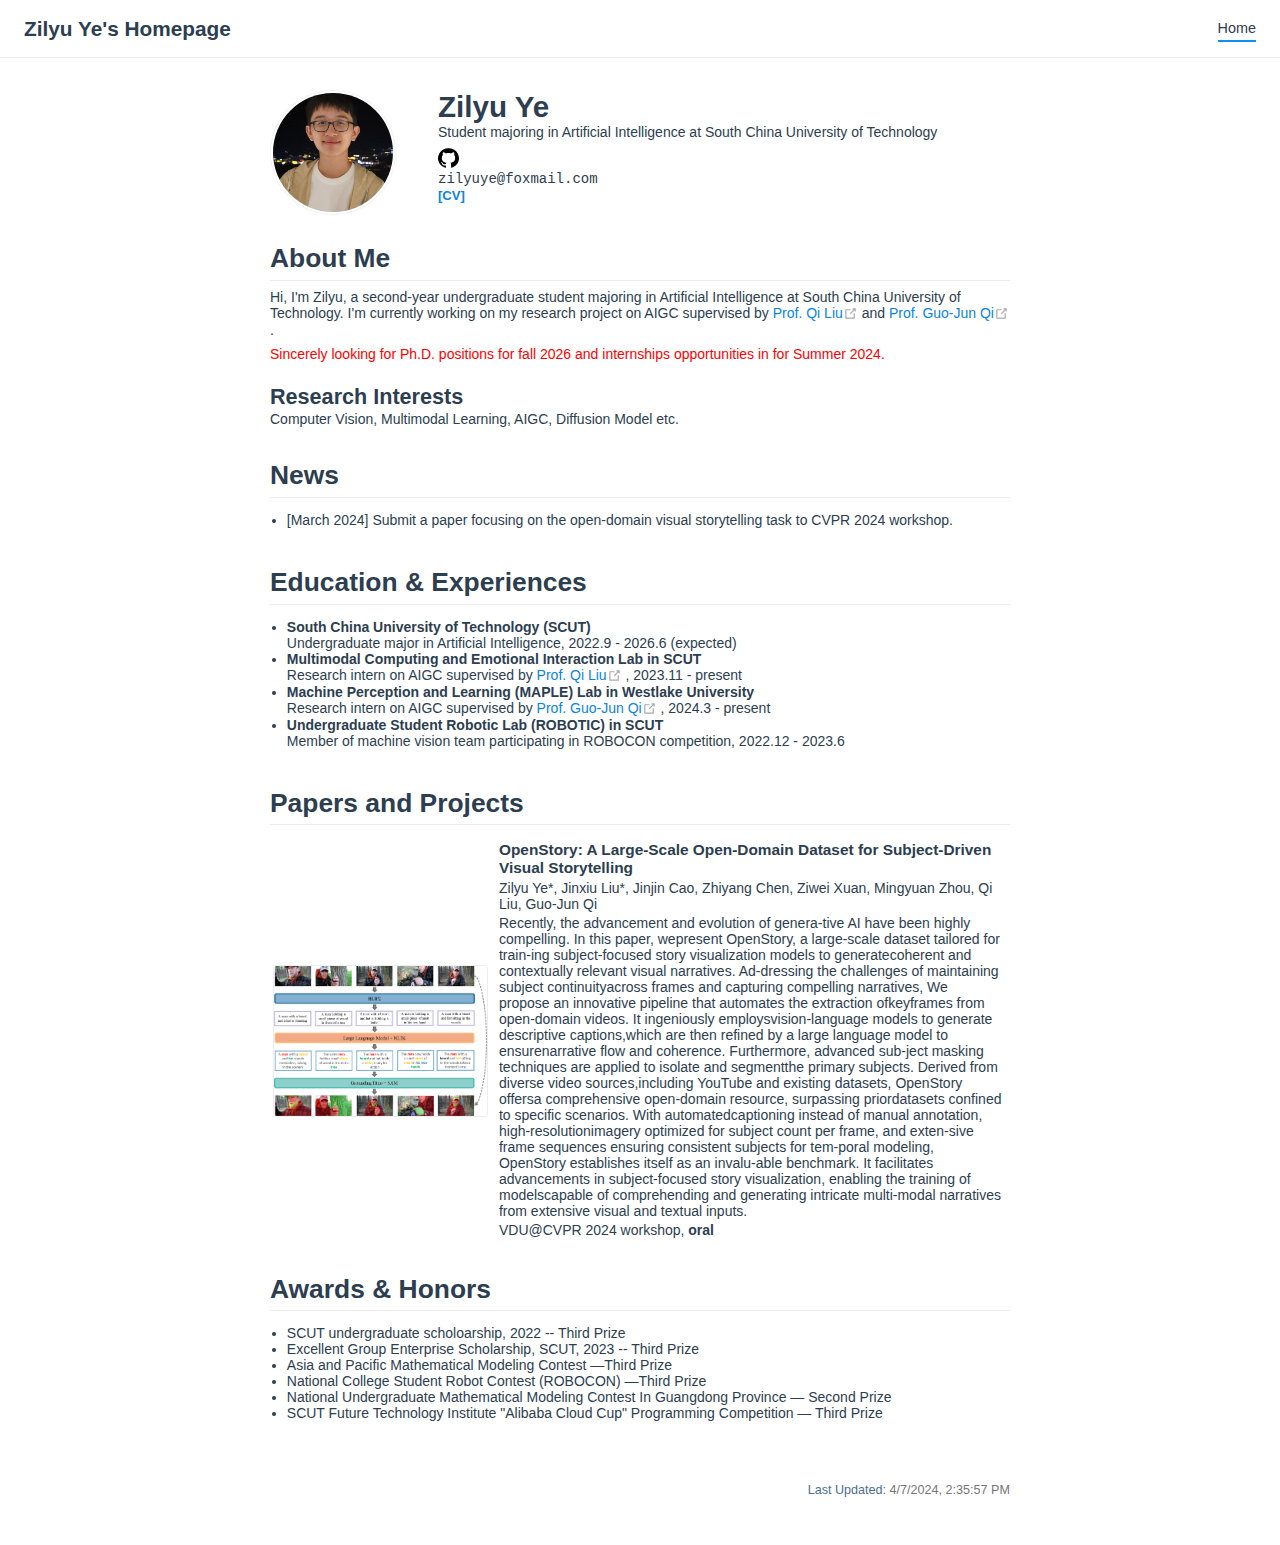
==== commit 0e40050c: "Update meta description in 404.html" ====
--- a/index.html
+++ b/index.html
@@ -4,20 +4,25 @@
     <meta charset="utf-8">
     <meta name="viewport" content="width=device-width,initial-scale=1">
     <title>Zilyu Ye&#39;s Homepage</title>
+    <meta name="generator" content="VuePress 1.9.10">
+    <link rel="icon" href="/logo.png">
     <meta name="description" content="The description of the site.">
-    <link rel="icon" href="/logo.png">
     
-    <link rel="preload" href="/assets/css/0.styles.f995b4cf.css" as="style"><link rel="preload" href="/assets/js/app.33d05e2b.js" as="script"><link rel="preload" href="/assets/js/2.b38bef16.js" as="script"><link rel="preload" href="/assets/js/7.dfd85ea2.js" as="script"><link rel="preload" href="/assets/js/4.9a7ce981.js" as="script"><link rel="preload" href="/assets/js/5.bd97189a.js" as="script"><link rel="prefetch" href="/assets/js/10.5a56c157.js"><link rel="prefetch" href="/assets/js/11.6be5d245.js"><link rel="prefetch" href="/assets/js/12.fcda6eb2.js"><link rel="prefetch" href="/assets/js/13.40988e30.js"><link rel="prefetch" href="/assets/js/14.e7c5940d.js"><link rel="prefetch" href="/assets/js/15.b3e81911.js"><link rel="prefetch" href="/assets/js/16.cf9fee51.js"><link rel="prefetch" href="/assets/js/3.7726ccc9.js"><link rel="prefetch" href="/assets/js/6.67793f9c.js"><link rel="prefetch" href="/assets/js/8.f296efb6.js"><link rel="prefetch" href="/assets/js/9.d19f5bf3.js">
-    <link rel="stylesheet" href="/assets/css/0.styles.f995b4cf.css">
+    <link rel="preload" href="/assets/css/0.styles.dd5cbe47.css" as="style"><link rel="preload" href="/assets/js/app.06cbf85d.js" as="script"><link rel="preload" href="/assets/js/2.c2ffe69a.js" as="script"><link rel="preload" href="/assets/js/1.5b215c45.js" as="script"><link rel="preload" href="/assets/js/24.c5f550af.js" as="script"><link rel="preload" href="/assets/js/20.36d88e85.js" as="script"><link rel="preload" href="/assets/js/21.c45f2e18.js" as="script"><link rel="prefetch" href="/assets/js/10.f23ef3a4.js"><link rel="prefetch" href="/assets/js/11.8b388614.js"><link rel="prefetch" href="/assets/js/12.a879679f.js"><link rel="prefetch" href="/assets/js/13.b84442ba.js"><link rel="prefetch" href="/assets/js/14.1cb61851.js"><link rel="prefetch" href="/assets/js/15.ac5e100a.js"><link rel="prefetch" href="/assets/js/16.85a462e3.js"><link rel="prefetch" href="/assets/js/17.f7ecccc4.js"><link rel="prefetch" href="/assets/js/18.3256f17f.js"><link rel="prefetch" href="/assets/js/19.158efbb0.js"><link rel="prefetch" href="/assets/js/22.98db4299.js"><link rel="prefetch" href="/assets/js/23.516a5bfd.js"><link rel="prefetch" href="/assets/js/25.4a7d9b61.js"><link rel="prefetch" href="/assets/js/26.0a3291c9.js"><link rel="prefetch" href="/assets/js/27.8b043bba.js"><link rel="prefetch" href="/assets/js/28.83ff54d0.js"><link rel="prefetch" href="/assets/js/29.546d5210.js"><link rel="prefetch" href="/assets/js/3.6e414f99.js"><link rel="prefetch" href="/assets/js/30.55ca5cf4.js"><link rel="prefetch" href="/assets/js/31.e9225bc2.js"><link rel="prefetch" href="/assets/js/32.31513f67.js"><link rel="prefetch" href="/assets/js/4.30a80b7b.js"><link rel="prefetch" href="/assets/js/5.2e421cc5.js"><link rel="prefetch" href="/assets/js/6.2a3d8e8c.js"><link rel="prefetch" href="/assets/js/7.c56e6566.js"><link rel="prefetch" href="/assets/js/vendors~docsearch.5e758b7f.js">
+    <link rel="stylesheet" href="/assets/css/0.styles.dd5cbe47.css">
   </head>
   <body>
-    <div id="app" data-server-rendered="true"><div class="theme-container no-sidebar home-page"><header class="navbar"><div class="sidebar-button"><svg xmlns="http://www.w3.org/2000/svg" aria-hidden="true" role="img" viewBox="0 0 448 512" class="icon"><path fill="currentColor" d="M436 124H12c-6.627 0-12-5.373-12-12V80c0-6.627 5.373-12 12-12h424c6.627 0 12 5.373 12 12v32c0 6.627-5.373 12-12 12zm0 160H12c-6.627 0-12-5.373-12-12v-32c0-6.627 5.373-12 12-12h424c6.627 0 12 5.373 12 12v32c0 6.627-5.373 12-12 12zm0 160H12c-6.627 0-12-5.373-12-12v-32c0-6.627 5.373-12 12-12h424c6.627 0 12 5.373 12 12v32c0 6.627-5.373 12-12 12z"></path></svg></div> <a href="/" class="home-link router-link-exact-active router-link-active"><!----> <span class="site-name">Zilyu Ye's Homepage</span></a> <div class="links"><!----> <nav class="nav-links can-hide"><div class="nav-item"><a href="/" class="nav-link router-link-exact-active router-link-active">Home</a></div> <!----></nav></div></header> <div class="sidebar-mask"></div> <aside class="sidebar"><nav class="nav-links"><div class="nav-item"><a href="/" class="nav-link router-link-exact-active router-link-active">Home</a></div> <!----></nav>  <!----> </aside> <main class="page"> <div class="theme-default-content content__default"><div class="profile"><div class="image"><img src="/profile.jpg" alt></div> <div class="info"><div class="name">
+    <div id="app" data-server-rendered="true"><div class="theme-container no-sidebar home-page"><header class="navbar"><div class="sidebar-button"><svg xmlns="http://www.w3.org/2000/svg" aria-hidden="true" role="img" viewBox="0 0 448 512" class="icon"><path fill="currentColor" d="M436 124H12c-6.627 0-12-5.373-12-12V80c0-6.627 5.373-12 12-12h424c6.627 0 12 5.373 12 12v32c0 6.627-5.373 12-12 12zm0 160H12c-6.627 0-12-5.373-12-12v-32c0-6.627 5.373-12 12-12h424c6.627 0 12 5.373 12 12v32c0 6.627-5.373 12-12 12zm0 160H12c-6.627 0-12-5.373-12-12v-32c0-6.627 5.373-12 12-12h424c6.627 0 12 5.373 12 12v32c0 6.627-5.373 12-12 12z"></path></svg></div> <a href="/" aria-current="page" class="home-link router-link-exact-active router-link-active"><!----> <span class="site-name">Zilyu Ye's Homepage</span></a> <div class="links"><!----> <nav class="nav-links can-hide"><div class="nav-item"><a href="/" aria-current="page" class="nav-link router-link-exact-active router-link-active">
+  Home
+</a></div> <!----></nav></div></header> <div class="sidebar-mask"></div> <aside class="sidebar"><nav class="nav-links"><div class="nav-item"><a href="/" aria-current="page" class="nav-link router-link-exact-active router-link-active">
+  Home
+</a></div> <!----></nav>  <!----> </aside> <main class="page"> <div class="theme-default-content content__default"><div class="profile"><div class="image"><img src="/profile.jpg" alt></div> <div class="info"><div class="name">
       Zilyu Ye
-    </div> <div class="bio"><p>Student majoring in Artificial Intelligence at South China University of Technology</p></div> <div class="socials"><div><a href="https://github.com/YeLuoSuiYou" target="_blank"><img src="/icons/github.svg" alt="github" title="github"></a></div></div> <div class="contact"><div title="Contact me" class="email">zilyuye@foxmail.com</div></div> <div><a target="_blank" href="/cv.pdf" title="Download my CV in PDF"><font size="2em" color=""><b>[CV]</b></font></a></div></div></div> <h2 id="about-me">About Me</h2> <p>Hi, I'm Zilyu, a second-year undergraduate student majoring in Artificial Intelligence at South China University of Technology. I'm currently working on my research project on AIGC supervised by <a href="https://drliuqi.github.io/" target="_blank" rel="noopener noreferrer">Prof. Qi Liu<svg xmlns="http://www.w3.org/2000/svg" aria-hidden="true" x="0px" y="0px" viewBox="0 0 100 100" width="15" height="15" class="icon outbound"><path fill="currentColor" d="M18.8,85.1h56l0,0c2.2,0,4-1.8,4-4v-32h-8v28h-48v-48h28v-8h-32l0,0c-2.2,0-4,1.8-4,4v56C14.8,83.3,16.6,85.1,18.8,85.1z"></path> <polygon fill="currentColor" points="45.7,48.7 51.3,54.3 77.2,28.5 77.2,37.2 85.2,37.2 85.2,14.9 62.8,14.9 62.8,22.9 71.5,22.9"></polygon></svg></a> and <a href="http://maple-lab.net/about.html" target="_blank" rel="noopener noreferrer">Prof. Guo-Jun Qi<svg xmlns="http://www.w3.org/2000/svg" aria-hidden="true" x="0px" y="0px" viewBox="0 0 100 100" width="15" height="15" class="icon outbound"><path fill="currentColor" d="M18.8,85.1h56l0,0c2.2,0,4-1.8,4-4v-32h-8v28h-48v-48h28v-8h-32l0,0c-2.2,0-4,1.8-4,4v56C14.8,83.3,16.6,85.1,18.8,85.1z"></path> <polygon fill="currentColor" points="45.7,48.7 51.3,54.3 77.2,28.5 77.2,37.2 85.2,37.2 85.2,14.9 62.8,14.9 62.8,22.9 71.5,22.9"></polygon></svg></a>.</p> <p><span style="color:red;">Sincerely looking for Ph.D. positions for fall 2026 and internships opportunities in for Summer 2024.</span></p> <h3 id="research-interests">Research Interests</h3> <p>Computer Vision, Multimodal Learning, AIGC, Diffusion Model etc.</p> <h2 id="news">News</h2> <ul><li>[March 2024] Submit a paper focusing on the open-domain visual storytelling task to CVPR 2024 workshop.</li></ul> <h2 id="education-experiences">Education &amp; Experiences</h2> <ul><li><strong>South China University of Technology (SCUT)</strong><br>
+    </div> <div class="bio"><p>Student majoring in Artificial Intelligence at South China University of Technology</p></div> <div class="socials"><div><a href="https://github.com/YeLuoSuiYou" target="_blank"><img src="/icons/github.svg" alt="github" title="github"></a></div></div> <div class="contact"><div title="Contact me" class="email">zilyuye@foxmail.com</div></div> <div><a target="_blank" href="/cv.pdf" title="Download my CV in PDF"><font size="2em" color=""><b>[CV]</b></font></a></div></div></div> <h2 id="about-me">About Me</h2> <p>Hi, I'm Zilyu, a second-year undergraduate student majoring in Artificial Intelligence at South China University of Technology. I'm currently working on my research project on AIGC supervised by <a href="https://drliuqi.github.io/" target="_blank" rel="noopener noreferrer">Prof. Qi Liu<span><svg xmlns="http://www.w3.org/2000/svg" aria-hidden="true" focusable="false" x="0px" y="0px" viewBox="0 0 100 100" width="15" height="15" class="icon outbound"><path fill="currentColor" d="M18.8,85.1h56l0,0c2.2,0,4-1.8,4-4v-32h-8v28h-48v-48h28v-8h-32l0,0c-2.2,0-4,1.8-4,4v56C14.8,83.3,16.6,85.1,18.8,85.1z"></path> <polygon fill="currentColor" points="45.7,48.7 51.3,54.3 77.2,28.5 77.2,37.2 85.2,37.2 85.2,14.9 62.8,14.9 62.8,22.9 71.5,22.9"></polygon></svg> <span class="sr-only">(opens new window)</span></span></a> and <a href="http://maple-lab.net/about.html" target="_blank" rel="noopener noreferrer">Prof. Guo-Jun Qi<span><svg xmlns="http://www.w3.org/2000/svg" aria-hidden="true" focusable="false" x="0px" y="0px" viewBox="0 0 100 100" width="15" height="15" class="icon outbound"><path fill="currentColor" d="M18.8,85.1h56l0,0c2.2,0,4-1.8,4-4v-32h-8v28h-48v-48h28v-8h-32l0,0c-2.2,0-4,1.8-4,4v56C14.8,83.3,16.6,85.1,18.8,85.1z"></path> <polygon fill="currentColor" points="45.7,48.7 51.3,54.3 77.2,28.5 77.2,37.2 85.2,37.2 85.2,14.9 62.8,14.9 62.8,22.9 71.5,22.9"></polygon></svg> <span class="sr-only">(opens new window)</span></span></a>.</p> <p><span style="color:red;">Sincerely looking for Ph.D. positions for fall 2026 and internships opportunities in for Summer 2024.</span></p> <h3 id="research-interests">Research Interests</h3> <p>Computer Vision, Multimodal Learning, AIGC, Diffusion Model etc.</p> <h2 id="news">News</h2> <ul><li>[March 2024] Submit a paper focusing on the open-domain visual storytelling task to CVPR 2024 workshop.</li></ul> <h2 id="education-experiences">Education &amp; Experiences</h2> <ul><li><strong>South China University of Technology (SCUT)</strong><br>
 Undergraduate major in Artificial Intelligence, 2022.9 - 2026.6 (expected)<br></li> <li><strong>Multimodal Computing and Emotional Interaction Lab in SCUT</strong><br>
-Research intern on AIGC supervised by <a href="https://drliuqi.github.io/" target="_blank" rel="noopener noreferrer">Prof. Qi Liu<svg xmlns="http://www.w3.org/2000/svg" aria-hidden="true" x="0px" y="0px" viewBox="0 0 100 100" width="15" height="15" class="icon outbound"><path fill="currentColor" d="M18.8,85.1h56l0,0c2.2,0,4-1.8,4-4v-32h-8v28h-48v-48h28v-8h-32l0,0c-2.2,0-4,1.8-4,4v56C14.8,83.3,16.6,85.1,18.8,85.1z"></path> <polygon fill="currentColor" points="45.7,48.7 51.3,54.3 77.2,28.5 77.2,37.2 85.2,37.2 85.2,14.9 62.8,14.9 62.8,22.9 71.5,22.9"></polygon></svg></a>, 2023.11 - present<br></li> <li><strong>Machine Perception and Learning (MAPLE) Lab in Westlake University</strong><br>
-Research intern on AIGC supervised by <a href="http://maple-lab.net/about.html" target="_blank" rel="noopener noreferrer">Prof. Guo-Jun Qi<svg xmlns="http://www.w3.org/2000/svg" aria-hidden="true" x="0px" y="0px" viewBox="0 0 100 100" width="15" height="15" class="icon outbound"><path fill="currentColor" d="M18.8,85.1h56l0,0c2.2,0,4-1.8,4-4v-32h-8v28h-48v-48h28v-8h-32l0,0c-2.2,0-4,1.8-4,4v56C14.8,83.3,16.6,85.1,18.8,85.1z"></path> <polygon fill="currentColor" points="45.7,48.7 51.3,54.3 77.2,28.5 77.2,37.2 85.2,37.2 85.2,14.9 62.8,14.9 62.8,22.9 71.5,22.9"></polygon></svg></a>, 2024.3 - present<br></li> <li><strong>Undergraduate Student Robotic Lab (ROBOTIC) in SCUT</strong><br>
+Research intern on AIGC supervised by <a href="https://drliuqi.github.io/" target="_blank" rel="noopener noreferrer">Prof. Qi Liu<span><svg xmlns="http://www.w3.org/2000/svg" aria-hidden="true" focusable="false" x="0px" y="0px" viewBox="0 0 100 100" width="15" height="15" class="icon outbound"><path fill="currentColor" d="M18.8,85.1h56l0,0c2.2,0,4-1.8,4-4v-32h-8v28h-48v-48h28v-8h-32l0,0c-2.2,0-4,1.8-4,4v56C14.8,83.3,16.6,85.1,18.8,85.1z"></path> <polygon fill="currentColor" points="45.7,48.7 51.3,54.3 77.2,28.5 77.2,37.2 85.2,37.2 85.2,14.9 62.8,14.9 62.8,22.9 71.5,22.9"></polygon></svg> <span class="sr-only">(opens new window)</span></span></a>, 2023.11 - present<br></li> <li><strong>Machine Perception and Learning (MAPLE) Lab in Westlake University</strong><br>
+Research intern on AIGC supervised by <a href="http://maple-lab.net/about.html" target="_blank" rel="noopener noreferrer">Prof. Guo-Jun Qi<span><svg xmlns="http://www.w3.org/2000/svg" aria-hidden="true" focusable="false" x="0px" y="0px" viewBox="0 0 100 100" width="15" height="15" class="icon outbound"><path fill="currentColor" d="M18.8,85.1h56l0,0c2.2,0,4-1.8,4-4v-32h-8v28h-48v-48h28v-8h-32l0,0c-2.2,0-4,1.8-4,4v56C14.8,83.3,16.6,85.1,18.8,85.1z"></path> <polygon fill="currentColor" points="45.7,48.7 51.3,54.3 77.2,28.5 77.2,37.2 85.2,37.2 85.2,14.9 62.8,14.9 62.8,22.9 71.5,22.9"></polygon></svg> <span class="sr-only">(opens new window)</span></span></a>, 2024.3 - present<br></li> <li><strong>Undergraduate Student Robotic Lab (ROBOTIC) in SCUT</strong><br>
 Member of machine vision team participating in ROBOCON competition, 2022.12 - 2023.6<br></li></ul> <h2 id="papers-and-projects">Papers and Projects</h2> <div class="md-card"><div class="card-image"><img src="/projects/OpenStory.png" alt></div> <div class="card-content"><p><span style="font-size:1.1em;"><strong>OpenStory: A Large-Scale Open-Domain Dataset for Subject-Driven Visual Storytelling</strong></span></p> <p>Zilyu Ye*, Jinxiu Liu*, Jinjin Cao, Zhiyang Chen, Ziwei Xuan, Mingyuan Zhou, Qi Liu, Guo-Jun Qi</p> <p>Recently, the advancement and evolution of genera-tive AI have been highly compelling. In this paper, wepresent OpenStory, a large-scale dataset tailored for train-ing subject-focused story visualization models to generatecoherent and contextually relevant visual narratives. Ad-dressing the challenges of maintaining subject continuityacross frames and capturing compelling narratives, We propose an innovative pipeline that automates the extraction ofkeyframes from open-domain videos. It ingeniously employsvision-language models to generate descriptive captions,which are then refined by a large language model to ensurenarrative flow and coherence. Furthermore, advanced sub-ject masking techniques are applied to isolate and segmentthe primary subjects. Derived from diverse video sources,including YouTube and existing datasets, OpenStory offersa comprehensive open-domain resource, surpassing priordatasets confined to specific scenarios. With automatedcaptioning instead of manual annotation, high-resolutionimagery optimized for subject count per frame, and exten-sive frame sequences ensuring consistent subjects for tem-poral modeling, OpenStory establishes itself as an invalu-able benchmark. It facilitates advancements in subject-focused story visualization, enabling the training of modelscapable of comprehending and generating intricate multi-modal narratives from extensive visual and textual inputs.</p> <p>VDU@CVPR 2024 workshop, <strong>oral</strong></p></div></div> <h2 id="awards-honors">Awards &amp; Honors</h2> <ul><li>SCUT undergraduate scholoarship, 2022 -- Third Prize</li> <li>Excellent Group Enterprise Scholarship, SCUT, 2023 -- Third Prize</li> <li>Asia and Pacific Mathematical Modeling Contest —Third Prize</li> <li>National College Student Robot Contest (ROBOCON) —Third Prize</li> <li>National Undergraduate Mathematical Modeling Contest In Guangdong Province — Second Prize</li> <li>SCUT Future Technology Institute &quot;Alibaba Cloud Cup&quot; Programming Competition — Third Prize</li></ul></div> <footer class="page-edit"><!----> <div class="last-updated"><span class="prefix">Last Updated:</span> <span class="time">4/7/2024, 2:35:57 PM</span></div></footer> <!----> </main></div><div class="global-ui"></div></div>
-    <script src="/assets/js/app.33d05e2b.js" defer></script><script src="/assets/js/2.b38bef16.js" defer></script><script src="/assets/js/7.dfd85ea2.js" defer></script><script src="/assets/js/4.9a7ce981.js" defer></script><script src="/assets/js/5.bd97189a.js" defer></script>
+    <script src="/assets/js/app.06cbf85d.js" defer></script><script src="/assets/js/2.c2ffe69a.js" defer></script><script src="/assets/js/1.5b215c45.js" defer></script><script src="/assets/js/24.c5f550af.js" defer></script><script src="/assets/js/20.36d88e85.js" defer></script><script src="/assets/js/21.c45f2e18.js" defer></script>
   </body>
 </html>
--- a/assets/css/0.styles.dd5cbe47.css
+++ b/assets/css/0.styles.dd5cbe47.css
@@ -0,0 +1 @@
+code[class*=language-],pre[class*=language-]{color:#ccc;background:none;font-family:Consolas,Monaco,Andale Mono,Ubuntu Mono,monospace;font-size:1em;text-align:left;white-space:pre;word-spacing:normal;word-break:normal;word-wrap:normal;line-height:1.5;-moz-tab-size:4;-o-tab-size:4;tab-size:4;-webkit-hyphens:none;hyphens:none}pre[class*=language-]{padding:1em;margin:.5em 0;overflow:auto}:not(pre)>code[class*=language-],pre[class*=language-]{background:#2d2d2d}:not(pre)>code[class*=language-]{padding:.1em;border-radius:.3em;white-space:normal}.token.block-comment,.token.cdata,.token.comment,.token.doctype,.token.prolog{color:#999}.token.punctuation{color:#ccc}.token.attr-name,.token.deleted,.token.namespace,.token.tag{color:#e2777a}.token.function-name{color:#6196cc}.token.boolean,.token.function,.token.number{color:#f08d49}.token.class-name,.token.constant,.token.property,.token.symbol{color:#f8c555}.token.atrule,.token.builtin,.token.important,.token.keyword,.token.selector{color:#cc99cd}.token.attr-value,.token.char,.token.regex,.token.string,.token.variable{color:#7ec699}.token.entity,.token.operator,.token.url{color:#67cdcc}.token.bold,.token.important{font-weight:700}.token.italic{font-style:italic}.token.entity{cursor:help}.token.inserted{color:green}.theme-default-content code{color:#476582;padding:.25rem .5rem;margin:0;font-size:.85em;background-color:rgba(27,31,35,.05);border-radius:3px}.theme-default-content code .token.deleted{color:#ec5975}.theme-default-content code .token.inserted{color:#0984e3}.theme-default-content pre,.theme-default-content pre[class*=language-]{line-height:1.4;padding:1.25rem 1.5rem;margin:.85rem 0;background-color:#282c34;border-radius:6px;overflow:auto}.theme-default-content pre[class*=language-] code,.theme-default-content pre code{color:#fff;padding:0;background-color:transparent;border-radius:0}div[class*=language-]{position:relative;background-color:#282c34;border-radius:6px}div[class*=language-] .highlight-lines{-webkit-user-select:none;user-select:none;padding-top:1.3rem;position:absolute;top:0;left:0;width:100%;line-height:1.4}div[class*=language-] .highlight-lines .highlighted{background-color:rgba(0,0,0,.66)}div[class*=language-] pre,div[class*=language-] pre[class*=language-]{background:transparent;position:relative;z-index:1}div[class*=language-]:before{position:absolute;z-index:3;top:.8em;right:1em;font-size:.75rem;color:hsla(0,0%,100%,.4)}div[class*=language-]:not(.line-numbers-mode) .line-numbers-wrapper{display:none}div[class*=language-].line-numbers-mode .highlight-lines .highlighted{position:relative}div[class*=language-].line-numbers-mode .highlight-lines .highlighted:before{content:" ";position:absolute;z-index:3;left:0;top:0;display:block;width:3.5rem;height:100%;background-color:rgba(0,0,0,.66)}div[class*=language-].line-numbers-mode pre{padding-left:4.5rem;vertical-align:middle}div[class*=language-].line-numbers-mode .line-numbers-wrapper{position:absolute;top:0;width:3.5rem;text-align:center;color:hsla(0,0%,100%,.3);padding:1.25rem 0;line-height:1.4}div[class*=language-].line-numbers-mode .line-numbers-wrapper br{-webkit-user-select:none;user-select:none}div[class*=language-].line-numbers-mode .line-numbers-wrapper .line-number{position:relative;z-index:4;-webkit-user-select:none;user-select:none;font-size:.85em}div[class*=language-].line-numbers-mode:after{content:"";position:absolute;z-index:2;top:0;left:0;width:3.5rem;height:100%;border-radius:6px 0 0 6px;border-right:1px solid rgba(0,0,0,.66);background-color:#282c34}div[class~=language-js]:before{content:"js"}div[class~=language-ts]:before{content:"ts"}div[class~=language-html]:before{content:"html"}div[class~=language-md]:before{content:"md"}div[class~=language-vue]:before{content:"vue"}div[class~=language-css]:before{content:"css"}div[class~=language-sass]:before{content:"sass"}div[class~=language-scss]:before{content:"scss"}div[class~=language-less]:before{content:"less"}div[class~=language-stylus]:before{content:"stylus"}div[class~=language-go]:before{content:"go"}div[class~=language-java]:before{content:"java"}div[class~=language-c]:before{content:"c"}div[class~=language-sh]:before{content:"sh"}div[class~=language-yaml]:before{content:"yaml"}div[class~=language-py]:before{content:"py"}div[class~=language-docker]:before{content:"docker"}div[class~=language-dockerfile]:before{content:"dockerfile"}div[class~=language-makefile]:before{content:"makefile"}div[class~=language-javascript]:before{content:"js"}div[class~=language-typescript]:before{content:"ts"}div[class~=language-markup]:before{content:"html"}div[class~=language-markdown]:before{content:"md"}div[class~=language-json]:before{content:"json"}div[class~=language-ruby]:before{content:"rb"}div[class~=language-python]:before{content:"py"}div[class~=language-bash]:before{content:"sh"}div[class~=language-php]:before{content:"php"}.custom-block .custom-block-title{font-weight:600;margin-bottom:-.4rem}.custom-block.danger,.custom-block.tip,.custom-block.warning{padding:.1rem 1.5rem;border-left-width:.5rem;border-left-style:solid;margin:1rem 0}.custom-block.tip{background-color:#f3f5f7;border-color:#42b983}.custom-block.warning{background-color:rgba(255,229,100,.3);border-color:#e7c000;color:#6b5900}.custom-block.warning .custom-block-title{color:#b29400}.custom-block.warning a{color:#2c3e50}.custom-block.danger{background-color:#ffe6e6;border-color:#c00;color:#4d0000}.custom-block.danger .custom-block-title{color:#900}.custom-block.danger a{color:#2c3e50}.custom-block.details{display:block;position:relative;border-radius:2px;margin:1.6em 0;padding:1.6em;background-color:#eee}.custom-block.details h4{margin-top:0}.custom-block.details figure:last-child,.custom-block.details p:last-child{margin-bottom:0;padding-bottom:0}.custom-block.details summary{outline:none;cursor:pointer}.arrow{display:inline-block;width:0;height:0}.arrow.up{border-bottom:6px solid #ccc}.arrow.down,.arrow.up{border-left:4px solid transparent;border-right:4px solid transparent}.arrow.down{border-top:6px solid #ccc}.arrow.right{border-left:6px solid #ccc}.arrow.left,.arrow.right{border-top:4px solid transparent;border-bottom:4px solid transparent}.arrow.left{border-right:6px solid #ccc}.theme-default-content:not(.custom){max-width:740px;margin:0 auto;padding:2rem 2.5rem}@media (max-width:959px){.theme-default-content:not(.custom){padding:2rem}}@media (max-width:419px){.theme-default-content:not(.custom){padding:1.5rem}}.table-of-contents .badge{vertical-align:middle}body,html{padding:0;margin:0;background-color:#fff}body{font-family:-apple-system,BlinkMacSystemFont,Segoe UI,Roboto,Oxygen,Ubuntu,Cantarell,Fira Sans,Droid Sans,Helvetica Neue,sans-serif;-webkit-font-smoothing:antialiased;-moz-osx-font-smoothing:grayscale;font-size:16px;color:#2c3e50}.page{padding-left:20rem}.navbar{z-index:20;right:0;height:3.6rem;background-color:#fff;box-sizing:border-box;border-bottom:1px solid #eaecef}.navbar,.sidebar-mask{position:fixed;top:0;left:0}.sidebar-mask{z-index:9;width:100vw;height:100vh;display:none}.sidebar{font-size:16px;background-color:#fff;width:20rem;position:fixed;z-index:10;margin:0;top:3.6rem;left:0;bottom:0;box-sizing:border-box;border-right:1px solid #eaecef;overflow-y:auto}.theme-default-content:not(.custom)>:first-child{margin-top:3.6rem}.theme-default-content:not(.custom) a:hover{text-decoration:underline}.theme-default-content:not(.custom) p.demo{padding:1rem 1.5rem;border:1px solid #ddd;border-radius:4px}.theme-default-content:not(.custom) img{max-width:100%}.theme-default-content.custom{padding:0;margin:0}.theme-default-content.custom img{max-width:100%}a{font-weight:500;text-decoration:none}a,p a code{color:#0984e3}p a code{font-weight:400}kbd{background:#eee;border:.15rem solid #ddd;border-bottom:.25rem solid #ddd;border-radius:.15rem;padding:0 .15em}blockquote{font-size:1rem;color:#999;border-left:.2rem solid #dfe2e5;margin:1rem 0;padding:.25rem 0 .25rem 1rem}blockquote>p{margin:0}ol,ul{padding-left:1.2em}strong{font-weight:600}h1,h2,h3,h4,h5,h6{font-weight:600;line-height:1.25}.theme-default-content:not(.custom)>h1,.theme-default-content:not(.custom)>h2,.theme-default-content:not(.custom)>h3,.theme-default-content:not(.custom)>h4,.theme-default-content:not(.custom)>h5,.theme-default-content:not(.custom)>h6{margin-top:-3.1rem;padding-top:4.6rem;margin-bottom:0}.theme-default-content:not(.custom)>h1:first-child,.theme-default-content:not(.custom)>h2:first-child,.theme-default-content:not(.custom)>h3:first-child,.theme-default-content:not(.custom)>h4:first-child,.theme-default-content:not(.custom)>h5:first-child,.theme-default-content:not(.custom)>h6:first-child{margin-top:-1.5rem;margin-bottom:1rem}.theme-default-content:not(.custom)>h1:first-child+.custom-block,.theme-default-content:not(.custom)>h1:first-child+p,.theme-default-content:not(.custom)>h1:first-child+pre,.theme-default-content:not(.custom)>h2:first-child+.custom-block,.theme-default-content:not(.custom)>h2:first-child+p,.theme-default-content:not(.custom)>h2:first-child+pre,.theme-default-content:not(.custom)>h3:first-child+.custom-block,.theme-default-content:not(.custom)>h3:first-child+p,.theme-default-content:not(.custom)>h3:first-child+pre,.theme-default-content:not(.custom)>h4:first-child+.custom-block,.theme-default-content:not(.custom)>h4:first-child+p,.theme-default-content:not(.custom)>h4:first-child+pre,.theme-default-content:not(.custom)>h5:first-child+.custom-block,.theme-default-content:not(.custom)>h5:first-child+p,.theme-default-content:not(.custom)>h5:first-child+pre,.theme-default-content:not(.custom)>h6:first-child+.custom-block,.theme-default-content:not(.custom)>h6:first-child+p,.theme-default-content:not(.custom)>h6:first-child+pre{margin-top:2rem}h1:focus .header-anchor,h1:hover .header-anchor,h2:focus .header-anchor,h2:hover .header-anchor,h3:focus .header-anchor,h3:hover .header-anchor,h4:focus .header-anchor,h4:hover .header-anchor,h5:focus .header-anchor,h5:hover .header-anchor,h6:focus .header-anchor,h6:hover .header-anchor{opacity:1}h1{font-size:2.2rem}h2{font-size:1.65rem;padding-bottom:.3rem;border-bottom:1px solid #eaecef}h3{font-size:1.35rem}a.header-anchor{font-size:.85em;float:left;margin-left:-.87em;padding-right:.23em;margin-top:.125em;-webkit-user-select:none;user-select:none;opacity:0}a.header-anchor:focus,a.header-anchor:hover{text-decoration:none}.line-number,code,kbd{font-family:source-code-pro,Menlo,Monaco,Consolas,Courier New,monospace}ol,p,ul{line-height:1.7}hr{border:0;border-top:1px solid #eaecef}table{border-collapse:collapse;margin:1rem 0;display:block;overflow-x:auto}tr{border-top:1px solid #dfe2e5}tr:nth-child(2n){background-color:#f6f8fa}td,th{border:1px solid #dfe2e5;padding:.6em 1em}.theme-container.sidebar-open .sidebar-mask{display:block}.theme-container.no-navbar .theme-default-content:not(.custom)>h1,.theme-container.no-navbar h2,.theme-container.no-navbar h3,.theme-container.no-navbar h4,.theme-container.no-navbar h5,.theme-container.no-navbar h6{margin-top:1.5rem;padding-top:0}.theme-container.no-navbar .sidebar{top:0}@media (min-width:720px){.theme-container.no-sidebar .sidebar{display:none}.theme-container.no-sidebar .page{padding-left:0}}@media (max-width:959px){.sidebar{font-size:15px;width:16.4rem}.page{padding-left:16.4rem}}@media (max-width:719px){.sidebar{top:0;padding-top:3.6rem;transform:translateX(-100%);transition:transform .2s ease}.page{padding-left:0}.theme-container.sidebar-open .sidebar{transform:translateX(0)}.theme-container.no-navbar .sidebar{padding-top:0}}@media (max-width:419px){h1{font-size:1.9rem}.theme-default-content div[class*=language-]{margin:.85rem -1.5rem;border-radius:0}}.icon.outbound{display:none}#nprogress{pointer-events:none}#nprogress .bar{background:#0984e3;position:fixed;z-index:1031;top:0;left:0;width:100%;height:2px}#nprogress .peg{display:block;position:absolute;right:0;width:100px;height:100%;box-shadow:0 0 10px #0984e3,0 0 5px #0984e3;opacity:1;transform:rotate(3deg) translateY(-4px)}#nprogress .spinner{display:block;position:fixed;z-index:1031;top:15px;right:15px}#nprogress .spinner-icon{width:18px;height:18px;box-sizing:border-box;border-color:#0984e3 transparent transparent #0984e3;border-style:solid;border-width:2px;border-radius:50%;animation:nprogress-spinner .4s linear infinite}.nprogress-custom-parent{overflow:hidden;position:relative}.nprogress-custom-parent #nprogress .bar,.nprogress-custom-parent #nprogress .spinner{position:absolute}@keyframes nprogress-spinner{0%{transform:rotate(0deg)}to{transform:rotate(1turn)}}.icon.outbound{color:#aaa;display:inline-block;vertical-align:middle;position:relative;top:-1px}.sr-only{position:absolute;width:1px;height:1px;padding:0;margin:-1px;overflow:hidden;clip:rect(0,0,0,0);white-space:nowrap;border-width:0}.algolia-search-wrapper>span{vertical-align:middle}.algolia-search-wrapper .algolia-autocomplete{line-height:normal}.algolia-search-wrapper .algolia-autocomplete .ds-dropdown-menu{background-color:#fff;border:1px solid #999;border-radius:4px;font-size:16px;margin:6px 0 0;padding:4px;text-align:left}.algolia-search-wrapper .algolia-autocomplete .ds-dropdown-menu:before{border-color:#999}.algolia-search-wrapper .algolia-autocomplete .ds-dropdown-menu [class*=ds-dataset-]{border:none;padding:0}.algolia-search-wrapper .algolia-autocomplete .ds-dropdown-menu .ds-suggestions{margin-top:0}.algolia-search-wrapper .algolia-autocomplete .ds-dropdown-menu .ds-suggestion{border-bottom:1px solid #eaecef}.algolia-search-wrapper .algolia-autocomplete .algolia-docsearch-suggestion--highlight{color:#2c815b}.algolia-search-wrapper .algolia-autocomplete .algolia-docsearch-suggestion{border-color:#eaecef;padding:0}.algolia-search-wrapper .algolia-autocomplete .algolia-docsearch-suggestion .algolia-docsearch-suggestion--category-header{padding:5px 10px;margin-top:0;background:#0984e3;color:#fff;font-weight:600}.algolia-search-wrapper .algolia-autocomplete .algolia-docsearch-suggestion .algolia-docsearch-suggestion--category-header .algolia-docsearch-suggestion--highlight{background:hsla(0,0%,100%,.6)}.algolia-search-wrapper .algolia-autocomplete .algolia-docsearch-suggestion .algolia-docsearch-suggestion--wrapper{padding:0}.algolia-search-wrapper .algolia-autocomplete .algolia-docsearch-suggestion .algolia-docsearch-suggestion--title{font-weight:600;margin-bottom:0;color:#2c3e50}.algolia-search-wrapper .algolia-autocomplete .algolia-docsearch-suggestion .algolia-docsearch-suggestion--subcategory-column{vertical-align:top;padding:5px 7px 5px 5px;border-color:#eaecef;background:#f1f3f5}.algolia-search-wrapper .algolia-autocomplete .algolia-docsearch-suggestion .algolia-docsearch-suggestion--subcategory-column:after{display:none}.algolia-search-wrapper .algolia-autocomplete .algolia-docsearch-suggestion .algolia-docsearch-suggestion--subcategory-column-text{color:#555}.algolia-search-wrapper .algolia-autocomplete .algolia-docsearch-footer{border-color:#eaecef}.algolia-search-wrapper .algolia-autocomplete .ds-cursor .algolia-docsearch-suggestion--content{background-color:#e7edf3!important;color:#2c3e50}@media (min-width:719px){.algolia-search-wrapper .algolia-autocomplete .algolia-docsearch-suggestion .algolia-docsearch-suggestion--subcategory-column{float:none;width:150px;min-width:150px;display:table-cell}.algolia-search-wrapper .algolia-autocomplete .algolia-docsearch-suggestion .algolia-docsearch-suggestion--content{float:none;display:table-cell;width:100%;vertical-align:top}.algolia-search-wrapper .algolia-autocomplete .algolia-docsearch-suggestion .ds-dropdown-menu{min-width:515px!important}}@media (max-width:719px){.algolia-search-wrapper .ds-dropdown-menu{min-width:calc(100vw - 4rem)!important;max-width:calc(100vw - 4rem)!important}.algolia-search-wrapper .algolia-docsearch-suggestion--wrapper{padding:5px 7px 5px 5px!important}.algolia-search-wrapper .algolia-docsearch-suggestion--subcategory-column{padding:0!important;background:#fff!important}.algolia-search-wrapper .algolia-docsearch-suggestion--subcategory-column-text:after{content:" > ";font-size:10px;line-height:14.4px;display:inline-block;width:5px;margin:-3px 3px 0;vertical-align:middle}}.home{padding:3.6rem 2rem 0;max-width:960px;margin:0 auto;display:block}.home .hero{text-align:center}.home .hero img{max-width:100%;max-height:280px;display:block;margin:3rem auto 1.5rem}.home .hero h1{font-size:3rem}.home .hero .action,.home .hero .description,.home .hero h1{margin:1.8rem auto}.home .hero .description{max-width:35rem;font-size:1.6rem;line-height:1.3;color:#6a8bad}.home .hero .action-button{display:inline-block;font-size:1.2rem;color:#fff;background-color:#0984e3;padding:.8rem 1.6rem;border-radius:4px;transition:background-color .1s ease;box-sizing:border-box;border-bottom:1px solid #0877cc}.home .hero .action-button:hover{background-color:#1292f6}.home .features{border-top:1px solid #eaecef;padding:1.2rem 0;margin-top:2.5rem;display:flex;flex-wrap:wrap;align-items:flex-start;align-content:stretch;justify-content:space-between}.home .feature{flex-grow:1;flex-basis:30%;max-width:30%}.home .feature h2{font-size:1.4rem;font-weight:500;border-bottom:none;padding-bottom:0;color:#3a5169}.home .feature p{color:#4e6e8e}.home .footer{padding:2.5rem;border-top:1px solid #eaecef;text-align:center;color:#4e6e8e}@media (max-width:719px){.home .features{flex-direction:column}.home .feature{max-width:100%;padding:0 2.5rem}}@media (max-width:419px){.home{padding-left:1.5rem;padding-right:1.5rem}.home .hero img{max-height:210px;margin:2rem auto 1.2rem}.home .hero h1{font-size:2rem}.home .hero .action,.home .hero .description,.home .hero h1{margin:1.2rem auto}.home .hero .description{font-size:1.2rem}.home .hero .action-button{font-size:1rem;padding:.6rem 1.2rem}.home .feature h2{font-size:1.25rem}}.search-box{display:inline-block;position:relative;margin-right:1rem}.search-box input{cursor:text;width:10rem;height:2rem;color:#4e6e8e;display:inline-block;border:1px solid #cfd4db;border-radius:2rem;font-size:.9rem;line-height:2rem;padding:0 .5rem 0 2rem;outline:none;transition:all .2s ease;background:#fff url(/assets/img/search.83621669.svg) .6rem .5rem no-repeat;background-size:1rem}.search-box input:focus{cursor:auto;border-color:#0984e3}.search-box .suggestions{background:#fff;width:20rem;position:absolute;top:2rem;border:1px solid #cfd4db;border-radius:6px;padding:.4rem;list-style-type:none}.search-box .suggestions.align-right{right:0}.search-box .suggestion{line-height:1.4;padding:.4rem .6rem;border-radius:4px;cursor:pointer}.search-box .suggestion a{white-space:normal;color:#5d82a6}.search-box .suggestion a .page-title{font-weight:600}.search-box .suggestion a .header{font-size:.9em;margin-left:.25em}.search-box .suggestion.focused{background-color:#f3f4f5}.search-box .suggestion.focused a{color:#0984e3}@media (max-width:959px){.search-box input{cursor:pointer;width:0;border-color:transparent;position:relative}.search-box input:focus{cursor:text;left:0;width:10rem}}@media (-ms-high-contrast:none){.search-box input{height:2rem}}@media (max-width:959px) and (min-width:719px){.search-box .suggestions{left:0}}@media (max-width:719px){.search-box{margin-right:0}.search-box input{left:1rem}.search-box .suggestions{right:0}}@media (max-width:419px){.search-box .suggestions{width:calc(100vw - 4rem)}.search-box input:focus{width:8rem}}.sidebar-button{cursor:pointer;display:none;width:1.25rem;height:1.25rem;position:absolute;padding:.6rem;top:.6rem;left:1rem}.sidebar-button .icon{display:block;width:1.25rem;height:1.25rem}@media (max-width:719px){.sidebar-button{display:block}}.dropdown-enter,.dropdown-leave-to{height:0!important}.badge[data-v-15b7b770]{display:inline-block;font-size:14px;height:18px;line-height:18px;border-radius:3px;padding:0 6px;color:#fff}.badge.green[data-v-15b7b770],.badge.tip[data-v-15b7b770],.badge[data-v-15b7b770]{background-color:#42b983}.badge.error[data-v-15b7b770]{background-color:#da5961}.badge.warn[data-v-15b7b770],.badge.warning[data-v-15b7b770],.badge.yellow[data-v-15b7b770]{background-color:#e7c000}.badge+.badge[data-v-15b7b770]{margin-left:5px}.theme-code-block[data-v-759a7d02]{display:none}.theme-code-block__active[data-v-759a7d02]{display:block}.theme-code-block>pre[data-v-759a7d02]{background-color:orange}.theme-code-group__nav[data-v-deefee04]{margin-bottom:-35px;background-color:#282c34;padding-bottom:22px;border-top-left-radius:6px;border-top-right-radius:6px;padding-left:10px;padding-top:10px}.theme-code-group__ul[data-v-deefee04]{margin:auto 0;padding-left:0;display:inline-flex;list-style:none}.theme-code-group__nav-tab[data-v-deefee04]{border:0;padding:5px;cursor:pointer;background-color:transparent;font-size:.85em;line-height:1.4;color:hsla(0,0%,100%,.9);font-weight:600}.theme-code-group__nav-tab-active[data-v-deefee04]{border-bottom:1px solid #42b983}.pre-blank[data-v-deefee04]{color:#42b983}.theme-container.home-page .page{font-size:14px;font-family:lucida grande,lucida sans unicode,lucida,Helvetica Neue,Helvetica,Arial,sans-serif}.theme-container.home-page .page p{margin:0 0 .5rem}.theme-container.home-page .page ol,.theme-container.home-page .page p,.theme-container.home-page .page ul{line-height:normal}.theme-container.home-page .page a{font-weight:400}.theme-container.home-page .page .theme-default-content:not(.custom)>h2{margin-bottom:.5rem}.theme-container.home-page .page .theme-default-content:not(.custom)>h2:first-child+p{margin-top:.5rem}.theme-container.home-page .page .theme-default-content:not(.custom)>h3{padding-top:4rem}.theme-container.home-page .page .md-card{margin-top:.5em}.theme-container.home-page .page .md-card .card-image{padding:.2rem}.theme-container.home-page .page .md-card .card-image img{max-width:3000px;max-height:300px}.theme-container.home-page .page .md-card .card-content p{-webkit-margin-after:.2em}@media (max-width:419px){.theme-container.home-page .page ol,.theme-container.home-page .page p,.theme-container.home-page .page ul{line-height:1.5}.theme-container.home-page .page .md-card .card-image img{width:100%;max-width:400px}}.theme-container.about-page .page{background-color:#e6ecf0;min-height:100vh}.theme-container.about-page .page .last-updated{display:none}.projects-page{background-color:#fafbfc}.about-card{width:100%;display:flex;flex-direction:column;align-items:center}.about-card .avatar{position:relative;z-index:1}.about-card .avatar img{display:block;width:100%;height:auto;max-width:150px;border-radius:500rem}.about-card .card{max-width:600px;width:100%;position:relative;top:-75px;padding-top:75px;margin-left:auto;margin-right:auto;background:#fff;box-shadow:0 4px 8px 0 rgba(0,0,0,.2);border-radius:.3rem;text-align:center}.about-card .card .bio{padding:1em}.about-card .card .bio .head{font-weight:700;font-size:1.3em}.about-card .card .bio .info{padding-top:.5rem;font-size:1em;color:rgba(0,0,0,.4)}.about-card .card .bio .description{text-align:justify}.about-card .card .bio .description p{padding:.8em .5em 0;line-height:normal;-webkit-margin-before:0;-webkit-margin-after:0}.about-card .card .bio .description p a{font-weight:400}.about-card .card .interests{padding:1em 1.5em;border-top:1px solid rgba(34,36,38,.1)}.about-card .card .socials{border-top:1px solid rgba(34,36,38,.1);display:flex;flex-direction:row;justify-content:center;flex-wrap:wrap}.about-card .card .socials img{width:32px;margin:1em;cursor:pointer}.about-card .card .actions{border-top:1px solid rgba(34,36,38,.1);display:flex;flex-direction:row;justify-content:center;flex-wrap:wrap}.about-card .card .actions .button{background-color:#b53471;border:none;border-radius:.3em;color:#fff;padding:.5em 1em;margin:1em .5em;font-size:1rem;font-family:inherit;font-weight:400;text-align:center;text-decoration:none;display:inline-block;transition-duration:.4s;cursor:pointer}.about-card .card .actions .button:hover{background-color:#34495e}.about-card .footer{padding:1rem;font-weight:200;font-size:1rem;text-align:center;color:#9fa9aa;margin-top:auto}.profile{display:flex;flex-direction:row;align-items:stretch}.profile .image{max-width:120px}.profile .image img{border-radius:50%;padding:2px;border:1px solid #f2f3f3}.profile .info{display:flex;flex:1 1;flex-direction:column;padding-left:3rem}.profile .info .name{font-size:1.85rem;font-weight:600}.profile .info .socials{display:flex;flex-direction:row}.profile .info .socials img{width:1.3rem;margin:0 .6rem 0 0;cursor:pointer}.profile .info .socials b{margin-left:1rem}.profile .info .contact .title{font-size:1.2rem;font-weight:400}.profile .info .contact .email{font-family:Courier New,Courier,monospace}@media (max-width:419px){.profile .image{max-width:100px}}.md-card{background-color:#fff;margin-top:1em;min-height:150px;display:flex;flex-direction:row;align-items:stretch}.md-card .card-image{display:flex;align-items:center;padding:.5rem}.md-card .card-image img{max-width:150px;max-height:150px;height:150px;border:1px solid #eee;border-radius:.2rem;-o-object-fit:cover;object-fit:cover}.md-card .card-content{padding:.5rem;flex-grow:1}.md-card .card-content p{line-height:normal;-webkit-margin-before:0;-webkit-margin-after:.5em}.md-card .card-content blockquote{font-size:1rem}.md-card.show-border{border:1px solid #eee;border-radius:.5rem;box-shadow:0 5px 15px -5px rgba(0,0,0,.1);padding:.5rem}@media (max-width:419px){.md-card{display:flex;flex-direction:column;margin:1rem -.5rem;padding:.5rem;box-sizing:border-box}.md-card .card-image{flex-grow:1;align-items:stretch}.md-card .card-image img{width:100%;max-width:400px}.md-card .card-content pre{margin:0;border-radius:6px}}.searchbox{display:inline-block;position:relative;width:200px;height:32px!important;white-space:nowrap;box-sizing:border-box;visibility:visible!important}.searchbox .algolia-autocomplete{display:block;width:100%;height:100%}.searchbox__wrapper{width:100%;height:100%;z-index:999;position:relative}.searchbox__input{display:inline-block;box-sizing:border-box;transition:box-shadow .4s ease,background .4s ease;border:0;border-radius:16px;box-shadow:inset 0 0 0 1px #ccc;background:#fff!important;padding:0 26px 0 32px;width:100%;height:100%;vertical-align:middle;white-space:normal;font-size:12px;-webkit-appearance:none;-moz-appearance:none;appearance:none}.searchbox__input::-webkit-search-cancel-button,.searchbox__input::-webkit-search-decoration,.searchbox__input::-webkit-search-results-button,.searchbox__input::-webkit-search-results-decoration{display:none}.searchbox__input:hover{box-shadow:inset 0 0 0 1px #b3b3b3}.searchbox__input:active,.searchbox__input:focus{outline:0;box-shadow:inset 0 0 0 1px #aaa;background:#fff}.searchbox__input::-moz-placeholder{color:#aaa}.searchbox__input::placeholder{color:#aaa}.searchbox__submit{position:absolute;top:0;margin:0;border:0;border-radius:16px 0 0 16px;background-color:rgba(69,142,225,0);padding:0;width:32px;height:100%;vertical-align:middle;text-align:center;font-size:inherit;-webkit-user-select:none;-moz-user-select:none;user-select:none;right:inherit;left:0}.searchbox__submit:before{display:inline-block;margin-right:-4px;height:100%;vertical-align:middle;content:""}.searchbox__submit:active,.searchbox__submit:hover{cursor:pointer}.searchbox__submit:focus{outline:0}.searchbox__submit svg{width:14px;height:14px;vertical-align:middle;fill:#6d7e96}.searchbox__reset{display:block;position:absolute;top:8px;right:8px;margin:0;border:0;background:none;cursor:pointer;padding:0;font-size:inherit;-webkit-user-select:none;-moz-user-select:none;user-select:none;fill:rgba(0,0,0,.5)}.searchbox__reset.hide{display:none}.searchbox__reset:focus{outline:0}.searchbox__reset svg{display:block;margin:4px;width:8px;height:8px}.searchbox__input:valid~.searchbox__reset{display:block;animation-name:sbx-reset-in;animation-duration:.15s}@keyframes sbx-reset-in{0%{transform:translate3d(-20%,0,0);opacity:0}to{transform:none;opacity:1}}.algolia-autocomplete.algolia-autocomplete-right .ds-dropdown-menu{right:0!important;left:inherit!important}.algolia-autocomplete.algolia-autocomplete-right .ds-dropdown-menu:before{right:48px}.algolia-autocomplete.algolia-autocomplete-left .ds-dropdown-menu{left:0!important;right:inherit!important}.algolia-autocomplete.algolia-autocomplete-left .ds-dropdown-menu:before{left:48px}.algolia-autocomplete .ds-dropdown-menu{top:-6px;border-radius:4px;margin:6px 0 0;padding:0;text-align:left;height:auto;position:relative;background:transparent;border:none;z-index:999;max-width:600px;min-width:500px;box-shadow:0 1px 0 0 rgba(0,0,0,.2),0 2px 3px 0 rgba(0,0,0,.1)}.algolia-autocomplete .ds-dropdown-menu:before{display:block;position:absolute;content:"";width:14px;height:14px;background:#fff;z-index:1000;top:-7px;border-top:1px solid #d9d9d9;border-right:1px solid #d9d9d9;transform:rotate(-45deg);border-radius:2px}.algolia-autocomplete .ds-dropdown-menu .ds-suggestions{position:relative;z-index:1000;margin-top:8px}.algolia-autocomplete .ds-dropdown-menu .ds-suggestions a:hover{text-decoration:none}.algolia-autocomplete .ds-dropdown-menu .ds-suggestion{cursor:pointer}.algolia-autocomplete .ds-dropdown-menu .ds-suggestion.ds-cursor .algolia-docsearch-suggestion.suggestion-layout-simple,.algolia-autocomplete .ds-dropdown-menu .ds-suggestion.ds-cursor .algolia-docsearch-suggestion:not(.suggestion-layout-simple) .algolia-docsearch-suggestion--content{background-color:rgba(69,142,225,.05)}.algolia-autocomplete .ds-dropdown-menu [class^=ds-dataset-]{position:relative;border:1px solid #d9d9d9;background:#fff;border-radius:4px;overflow:auto;padding:0 8px 8px}.algolia-autocomplete .ds-dropdown-menu *{box-sizing:border-box}.algolia-autocomplete .algolia-docsearch-suggestion{display:block;position:relative;padding:0 8px;background:#fff;color:#02060c;overflow:hidden}.algolia-autocomplete .algolia-docsearch-suggestion--highlight{color:#174d8c;background:rgba(143,187,237,.1);padding:.1em .05em}.algolia-autocomplete .algolia-docsearch-suggestion--category-header .algolia-docsearch-suggestion--category-header-lvl0 .algolia-docsearch-suggestion--highlight,.algolia-autocomplete .algolia-docsearch-suggestion--category-header .algolia-docsearch-suggestion--category-header-lvl1 .algolia-docsearch-suggestion--highlight,.algolia-autocomplete .algolia-docsearch-suggestion--text .algolia-docsearch-suggestion--highlight{padding:0 0 1px;background:inherit;box-shadow:inset 0 -2px 0 0 rgba(69,142,225,.8);color:inherit}.algolia-autocomplete .algolia-docsearch-suggestion--content{display:block;float:right;width:70%;position:relative;padding:5.33333px 0 5.33333px 10.66667px;cursor:pointer}.algolia-autocomplete .algolia-docsearch-suggestion--content:before{content:"";position:absolute;display:block;top:0;height:100%;width:1px;background:#ddd;left:-1px}.algolia-autocomplete .algolia-docsearch-suggestion--category-header{position:relative;border-bottom:1px solid #ddd;display:none;margin-top:8px;padding:4px 0;font-size:1em;color:#33363d}.algolia-autocomplete .algolia-docsearch-suggestion--wrapper{width:100%;float:left;padding:8px 0 0}.algolia-autocomplete .algolia-docsearch-suggestion--subcategory-column{float:left;width:30%;text-align:right;position:relative;padding:5.33333px 10.66667px;color:#a4a7ae;font-size:.9em;word-wrap:break-word}.algolia-autocomplete .algolia-docsearch-suggestion--subcategory-column:before{content:"";position:absolute;display:block;top:0;height:100%;width:1px;background:#ddd;right:0}.algolia-autocomplete .algolia-docsearch-suggestion--subcategory-inline{display:none}.algolia-autocomplete .algolia-docsearch-suggestion--title{margin-bottom:4px;color:#02060c;font-size:.9em;font-weight:700}.algolia-autocomplete .algolia-docsearch-suggestion--text{display:block;line-height:1.2em;font-size:.85em;color:#63676d}.algolia-autocomplete .algolia-docsearch-suggestion--no-results{width:100%;padding:8px 0;text-align:center;font-size:1.2em}.algolia-autocomplete .algolia-docsearch-suggestion--no-results:before{display:none}.algolia-autocomplete .algolia-docsearch-suggestion code{padding:1px 5px;font-size:90%;border:none;color:#222;background-color:#ebebeb;border-radius:3px;font-family:Menlo,Monaco,Consolas,Courier New,monospace}.algolia-autocomplete .algolia-docsearch-suggestion code .algolia-docsearch-suggestion--highlight{background:none}.algolia-autocomplete .algolia-docsearch-suggestion.algolia-docsearch-suggestion__main .algolia-docsearch-suggestion--category-header,.algolia-autocomplete .algolia-docsearch-suggestion.algolia-docsearch-suggestion__secondary{display:block}@media (min-width:768px){.algolia-autocomplete .algolia-docsearch-suggestion .algolia-docsearch-suggestion--subcategory-column{display:block}}@media (max-width:768px){.algolia-autocomplete .algolia-docsearch-suggestion .algolia-docsearch-suggestion--subcategory-column{display:inline-block;width:auto;float:left;padding:0;color:#02060c;font-size:.9em;font-weight:700;text-align:left;opacity:.5}.algolia-autocomplete .algolia-docsearch-suggestion .algolia-docsearch-suggestion--subcategory-column:before{display:none}.algolia-autocomplete .algolia-docsearch-suggestion .algolia-docsearch-suggestion--subcategory-column:after{content:"|"}.algolia-autocomplete .algolia-docsearch-suggestion .algolia-docsearch-suggestion--content{display:inline-block;width:auto;text-align:left;float:left;padding:0}.algolia-autocomplete .algolia-docsearch-suggestion .algolia-docsearch-suggestion--content:before{display:none}}.algolia-autocomplete .suggestion-layout-simple.algolia-docsearch-suggestion{border-bottom:1px solid #eee;padding:8px;margin:0}.algolia-autocomplete .suggestion-layout-simple .algolia-docsearch-suggestion--content{width:100%;padding:0}.algolia-autocomplete .suggestion-layout-simple .algolia-docsearch-suggestion--content:before{display:none}.algolia-autocomplete .suggestion-layout-simple .algolia-docsearch-suggestion--category-header{margin:0;padding:0;display:block;width:100%;border:none}.algolia-autocomplete .suggestion-layout-simple .algolia-docsearch-suggestion--category-header-lvl0,.algolia-autocomplete .suggestion-layout-simple .algolia-docsearch-suggestion--category-header-lvl1{opacity:.6;font-size:.85em}.algolia-autocomplete .suggestion-layout-simple .algolia-docsearch-suggestion--category-header-lvl1:before{background-image:url('data:image/svg+xml;utf8,<svg width="10" height="10" viewBox="0 0 20 38" xmlns="http://www.w3.org/2000/svg"><path d="M1.49 4.31l14 16.126.002-2.624-14 16.074-1.314 1.51 3.017 2.626 1.313-1.508 14-16.075 1.142-1.313-1.14-1.313-14-16.125L3.2.18.18 2.8l1.31 1.51z" fill-rule="evenodd" fill="%231D3657" /></svg>');content:"";width:10px;height:10px;display:inline-block}.algolia-autocomplete .suggestion-layout-simple .algolia-docsearch-suggestion--wrapper{width:100%;float:left;margin:0;padding:0}.algolia-autocomplete .suggestion-layout-simple .algolia-docsearch-suggestion--duplicate-content,.algolia-autocomplete .suggestion-layout-simple .algolia-docsearch-suggestion--subcategory-inline{display:none!important}.algolia-autocomplete .suggestion-layout-simple .algolia-docsearch-suggestion--title{margin:0;color:#458ee1;font-size:.9em;font-weight:400}.algolia-autocomplete .suggestion-layout-simple .algolia-docsearch-suggestion--title:before{content:"#";font-weight:700;color:#458ee1;display:inline-block}.algolia-autocomplete .suggestion-layout-simple .algolia-docsearch-suggestion--text{margin:4px 0 0;display:block;line-height:1.4em;padding:5.33333px 8px;background:#f8f8f8;font-size:.85em;opacity:.8}.algolia-autocomplete .suggestion-layout-simple .algolia-docsearch-suggestion--text .algolia-docsearch-suggestion--highlight{color:#3f4145;font-weight:700;box-shadow:none}.algolia-autocomplete .algolia-docsearch-footer{width:134px;height:20px;z-index:2000;margin-top:10.66667px;float:right;font-size:0;line-height:0}.algolia-autocomplete .algolia-docsearch-footer--logo{background-image:url("data:image/svg+xml;charset=utf-8,%3Csvg width='168' height='24' xmlns='http://www.w3.org/2000/svg'%3E%3Cg fill='none' fill-rule='evenodd'%3E%3Cpath d='M78.988.938h16.594a2.968 2.968 0 012.966 2.966V20.5a2.967 2.967 0 01-2.966 2.964H78.988a2.967 2.967 0 01-2.966-2.964V3.897A2.961 2.961 0 0178.988.938zm41.937 17.866c-4.386.02-4.386-3.54-4.386-4.106l-.007-13.336 2.675-.424v13.254c0 .322 0 2.358 1.718 2.364v2.248zm-10.846-2.18c.821 0 1.43-.047 1.855-.129v-2.719a6.334 6.334 0 00-1.574-.199 5.7 5.7 0 00-.897.069 2.699 2.699 0 00-.814.24c-.24.116-.439.28-.582.491-.15.212-.219.335-.219.656 0 .628.219.991.616 1.23s.938.362 1.615.362zm-.233-9.7c.883 0 1.629.109 2.231.328.602.218 1.088.525 1.444.915.363.396.609.922.76 1.483.157.56.232 1.175.232 1.85v6.874a32.5 32.5 0 01-1.868.314c-.834.123-1.772.185-2.813.185-.69 0-1.327-.069-1.895-.198a4.001 4.001 0 01-1.471-.636 3.085 3.085 0 01-.951-1.134c-.226-.465-.343-1.12-.343-1.803 0-.656.13-1.073.384-1.525a3.24 3.24 0 011.047-1.106c.445-.287.95-.492 1.532-.615a8.8 8.8 0 011.82-.185 8.404 8.404 0 011.972.24v-.438c0-.307-.035-.6-.11-.874a1.88 1.88 0 00-.384-.73 1.784 1.784 0 00-.724-.493 3.164 3.164 0 00-1.143-.205c-.616 0-1.177.075-1.69.164a7.735 7.735 0 00-1.26.307l-.321-2.192c.335-.117.834-.233 1.478-.349a10.98 10.98 0 012.073-.178zm52.842 9.626c.822 0 1.43-.048 1.854-.13V13.7a6.347 6.347 0 00-1.574-.199c-.294 0-.595.021-.896.069a2.7 2.7 0 00-.814.24 1.46 1.46 0 00-.582.491c-.15.212-.218.335-.218.656 0 .628.218.991.615 1.23.404.245.938.362 1.615.362zm-.226-9.694c.883 0 1.629.108 2.231.327.602.219 1.088.526 1.444.915.355.39.609.923.759 1.483a6.8 6.8 0 01.233 1.852v6.873c-.41.088-1.034.19-1.868.314-.834.123-1.772.184-2.813.184-.69 0-1.327-.068-1.895-.198a4.001 4.001 0 01-1.471-.635 3.085 3.085 0 01-.951-1.134c-.226-.465-.343-1.12-.343-1.804 0-.656.13-1.073.384-1.524.26-.45.608-.82 1.047-1.107.445-.286.95-.491 1.532-.614a8.803 8.803 0 012.751-.13c.329.034.671.096 1.04.185v-.437a3.3 3.3 0 00-.109-.875 1.873 1.873 0 00-.384-.731 1.784 1.784 0 00-.724-.492 3.165 3.165 0 00-1.143-.205c-.616 0-1.177.075-1.69.164a7.75 7.75 0 00-1.26.307l-.321-2.193c.335-.116.834-.232 1.478-.348a11.633 11.633 0 012.073-.177zm-8.034-1.271a1.626 1.626 0 01-1.628-1.62c0-.895.725-1.62 1.628-1.62.904 0 1.63.725 1.63 1.62 0 .895-.733 1.62-1.63 1.62zm1.348 13.22h-2.689V7.27l2.69-.423v11.956zm-4.714 0c-4.386.02-4.386-3.54-4.386-4.107l-.008-13.336 2.676-.424v13.254c0 .322 0 2.358 1.718 2.364v2.248zm-8.698-5.903c0-1.156-.253-2.119-.746-2.788-.493-.677-1.183-1.01-2.067-1.01-.882 0-1.574.333-2.065 1.01-.493.676-.733 1.632-.733 2.788 0 1.168.246 1.953.74 2.63.492.683 1.183 1.018 2.066 1.018.882 0 1.574-.342 2.067-1.019.492-.683.738-1.46.738-2.63zm2.737-.007c0 .902-.13 1.584-.397 2.33a5.52 5.52 0 01-1.128 1.906 4.986 4.986 0 01-1.752 1.223c-.685.286-1.739.45-2.265.45-.528-.006-1.574-.157-2.252-.45a5.096 5.096 0 01-1.744-1.223c-.487-.527-.863-1.162-1.137-1.906a6.345 6.345 0 01-.41-2.33c0-.902.123-1.77.397-2.508a5.554 5.554 0 011.15-1.892 5.133 5.133 0 011.75-1.216c.679-.287 1.425-.423 2.232-.423.808 0 1.553.142 2.237.423a4.88 4.88 0 011.753 1.216 5.644 5.644 0 011.135 1.892c.287.738.431 1.606.431 2.508zm-20.138 0c0 1.12.246 2.363.738 2.882.493.52 1.13.78 1.91.78.424 0 .828-.062 1.204-.178.377-.116.677-.253.917-.417V9.33a10.476 10.476 0 00-1.766-.226c-.971-.028-1.71.37-2.23 1.004-.513.636-.773 1.75-.773 2.788zm7.438 5.274c0 1.824-.466 3.156-1.404 4.004-.936.846-2.367 1.27-4.296 1.27-.705 0-2.17-.137-3.34-.396l.431-2.118c.98.205 2.272.26 2.95.26 1.074 0 1.84-.219 2.299-.656.459-.437.684-1.086.684-1.948v-.437a8.07 8.07 0 01-1.047.397c-.43.13-.93.198-1.492.198-.739 0-1.41-.116-2.018-.349a4.206 4.206 0 01-1.567-1.025c-.431-.45-.774-1.017-1.013-1.694-.24-.677-.363-1.885-.363-2.773 0-.834.13-1.88.384-2.577.26-.696.629-1.298 1.129-1.796.493-.498 1.095-.881 1.8-1.162a6.605 6.605 0 012.428-.457c.87 0 1.67.109 2.45.24.78.129 1.444.265 1.985.415V18.17z' fill='%235468FF'/%3E%3Cpath d='M6.972 6.677v1.627c-.712-.446-1.52-.67-2.425-.67-.585 0-1.045.13-1.38.391a1.24 1.24 0 00-.502 1.03c0 .425.164.765.494 1.02.33.256.835.532 1.516.83.447.192.795.356 1.045.495.25.138.537.332.862.582.324.25.563.548.718.894.154.345.23.741.23 1.188 0 .947-.334 1.691-1.004 2.234-.67.542-1.537.814-2.601.814-1.18 0-2.16-.229-2.936-.686v-1.708c.84.628 1.814.942 2.92.942.585 0 1.048-.136 1.388-.407.34-.271.51-.646.51-1.125 0-.287-.1-.55-.302-.79-.203-.24-.42-.42-.655-.542-.234-.123-.585-.29-1.053-.503a61.27 61.27 0 01-.582-.271 13.67 13.67 0 01-.55-.287 4.275 4.275 0 01-.567-.351 6.92 6.92 0 01-.455-.4c-.18-.17-.31-.34-.39-.51-.08-.17-.155-.37-.224-.598a2.553 2.553 0 01-.104-.742c0-.915.333-1.638.998-2.17.664-.532 1.523-.798 2.576-.798.968 0 1.793.17 2.473.51zm7.468 5.696v-.287c-.022-.607-.187-1.088-.495-1.444-.309-.357-.75-.535-1.324-.535-.532 0-.99.194-1.373.583-.382.388-.622.949-.717 1.683h3.909zm1.005 2.792v1.404c-.596.34-1.383.51-2.362.51-1.255 0-2.255-.377-3-1.132-.744-.755-1.116-1.744-1.116-2.968 0-1.297.34-2.316 1.021-3.055.68-.74 1.548-1.11 2.6-1.11 1.033 0 1.852.323 2.458.966.606.644.91 1.572.91 2.784 0 .33-.033.676-.096 1.038h-5.314c.107.702.405 1.239.894 1.611.49.372 1.106.558 1.85.558.862 0 1.58-.202 2.155-.606zm6.605-1.77h-1.212c-.596 0-1.045.116-1.349.35-.303.234-.454.532-.454.894 0 .372.117.664.35.877.235.213.575.32 1.022.32.51 0 .912-.142 1.204-.424.293-.281.44-.651.44-1.108v-.91zm-4.068-2.554V9.325c.627-.361 1.457-.542 2.489-.542 2.116 0 3.175 1.026 3.175 3.08V17h-1.548v-.957c-.415.68-1.143 1.02-2.186 1.02-.766 0-1.38-.22-1.843-.661-.462-.442-.694-1.003-.694-1.684 0-.776.293-1.38.878-1.81.585-.431 1.404-.647 2.457-.647h1.34V11.8c0-.554-.133-.971-.399-1.253-.266-.282-.707-.423-1.324-.423a4.07 4.07 0 00-2.345.718zm9.333-1.93v1.42c.394-1 1.101-1.5 2.123-1.5.148 0 .313.016.494.048v1.531a1.885 1.885 0 00-.75-.143c-.542 0-.989.24-1.34.718-.351.479-.527 1.048-.527 1.707V17h-1.563V8.91h1.563zm5.01 4.084c.022.82.272 1.492.75 2.019.479.526 1.15.79 2.01.79.639 0 1.235-.176 1.788-.527v1.404c-.521.319-1.186.479-1.995.479-1.265 0-2.276-.4-3.031-1.197-.755-.798-1.133-1.792-1.133-2.984 0-1.16.38-2.151 1.14-2.975.761-.825 1.79-1.237 3.088-1.237.702 0 1.346.149 1.93.447v1.436a3.242 3.242 0 00-1.77-.495c-.84 0-1.513.266-2.019.798-.505.532-.758 1.213-.758 2.042zM40.24 5.72v4.579c.458-1 1.293-1.5 2.505-1.5.787 0 1.42.245 1.899.734.479.49.718 1.17.718 2.042V17h-1.564v-5.106c0-.553-.14-.98-.422-1.284-.282-.303-.652-.455-1.11-.455-.531 0-1.002.202-1.411.606-.41.405-.615 1.022-.615 1.851V17h-1.563V5.72h1.563zm14.966 10.02c.596 0 1.096-.253 1.5-.758.404-.506.606-1.157.606-1.955 0-.915-.202-1.62-.606-2.114-.404-.495-.92-.742-1.548-.742-.553 0-1.05.224-1.491.67-.442.447-.662 1.133-.662 2.058 0 .958.212 1.67.638 2.138.425.469.946.703 1.563.703zM53.004 5.72v4.42c.574-.894 1.388-1.341 2.44-1.341 1.022 0 1.857.383 2.506 1.149.649.766.973 1.781.973 3.047 0 1.138-.309 2.109-.925 2.912-.617.803-1.463 1.205-2.537 1.205-1.075 0-1.894-.447-2.457-1.34V17h-1.58V5.72h1.58zm9.908 11.104l-3.223-7.913h1.739l1.005 2.632 1.26 3.415c.096-.32.48-1.458 1.15-3.415l.909-2.632h1.66l-2.92 7.866c-.777 2.074-1.963 3.11-3.559 3.11a2.92 2.92 0 01-.734-.079v-1.34c.17.042.351.064.543.064 1.032 0 1.755-.57 2.17-1.708z' fill='%235D6494'/%3E%3Cpath d='M89.632 5.967v-.772a.978.978 0 00-.978-.977h-2.28a.978.978 0 00-.978.977v.793c0 .088.082.15.171.13a7.127 7.127 0 011.984-.28c.65 0 1.295.088 1.917.259.082.02.164-.04.164-.13m-6.248 1.01l-.39-.389a.977.977 0 00-1.382 0l-.465.465a.973.973 0 000 1.38l.383.383c.062.061.15.047.205-.014.226-.307.472-.601.746-.874.281-.28.568-.526.883-.751.068-.042.075-.137.02-.2m4.16 2.453v3.341c0 .096.104.165.192.117l2.97-1.537c.068-.034.089-.117.055-.184a3.695 3.695 0 00-3.08-1.866c-.068 0-.136.054-.136.13m0 8.048a4.489 4.489 0 01-4.49-4.482 4.488 4.488 0 014.49-4.482 4.488 4.488 0 014.489 4.482 4.484 4.484 0 01-4.49 4.482m0-10.85a6.363 6.363 0 100 12.729 6.37 6.37 0 006.372-6.368 6.358 6.358 0 00-6.371-6.36' fill='%23FFF'/%3E%3C/g%3E%3C/svg%3E");background-repeat:no-repeat;background-position:50%;background-size:100%;overflow:hidden;text-indent:-9000px;padding:0!important;width:100%;height:100%;display:block}.dropdown-wrapper{cursor:pointer}.dropdown-wrapper .dropdown-title,.dropdown-wrapper .mobile-dropdown-title{display:block;font-size:.9rem;font-family:inherit;cursor:inherit;padding:inherit;line-height:1.4rem;background:transparent;border:none;font-weight:500;color:#2c3e50}.dropdown-wrapper .dropdown-title:hover,.dropdown-wrapper .mobile-dropdown-title:hover{border-color:transparent}.dropdown-wrapper .dropdown-title .arrow,.dropdown-wrapper .mobile-dropdown-title .arrow{vertical-align:middle;margin-top:-1px;margin-left:.4rem}.dropdown-wrapper .mobile-dropdown-title{display:none;font-weight:600}.dropdown-wrapper .mobile-dropdown-title font-size inherit:hover{color:#0984e3}.dropdown-wrapper .nav-dropdown .dropdown-item{color:inherit;line-height:1.7rem}.dropdown-wrapper .nav-dropdown .dropdown-item h4{margin:.45rem 0 0;border-top:1px solid #eee;padding:1rem 1.5rem .45rem 1.25rem}.dropdown-wrapper .nav-dropdown .dropdown-item .dropdown-subitem-wrapper{padding:0;list-style:none}.dropdown-wrapper .nav-dropdown .dropdown-item .dropdown-subitem-wrapper .dropdown-subitem{font-size:.9em}.dropdown-wrapper .nav-dropdown .dropdown-item a{display:block;line-height:1.7rem;position:relative;border-bottom:none;font-weight:400;margin-bottom:0;padding:0 1.5rem 0 1.25rem}.dropdown-wrapper .nav-dropdown .dropdown-item a.router-link-active,.dropdown-wrapper .nav-dropdown .dropdown-item a:hover{color:#0984e3}.dropdown-wrapper .nav-dropdown .dropdown-item a.router-link-active:after{content:"";width:0;height:0;border-left:5px solid #0984e3;border-top:3px solid transparent;border-bottom:3px solid transparent;position:absolute;top:calc(50% - 2px);left:9px}.dropdown-wrapper .nav-dropdown .dropdown-item:first-child h4{margin-top:0;padding-top:0;border-top:0}@media (max-width:719px){.dropdown-wrapper.open .dropdown-title{margin-bottom:.5rem}.dropdown-wrapper .dropdown-title{display:none}.dropdown-wrapper .mobile-dropdown-title{display:block}.dropdown-wrapper .nav-dropdown{transition:height .1s ease-out;overflow:hidden}.dropdown-wrapper .nav-dropdown .dropdown-item h4{border-top:0;margin-top:0;padding-top:0}.dropdown-wrapper .nav-dropdown .dropdown-item>a,.dropdown-wrapper .nav-dropdown .dropdown-item h4{font-size:15px;line-height:2rem}.dropdown-wrapper .nav-dropdown .dropdown-item .dropdown-subitem{font-size:14px;padding-left:1rem}}@media (min-width:719px){.dropdown-wrapper{height:1.8rem}.dropdown-wrapper.open .nav-dropdown,.dropdown-wrapper:hover .nav-dropdown{display:block!important}.dropdown-wrapper .nav-dropdown{display:none;height:auto!important;box-sizing:border-box;max-height:calc(100vh - 2.7rem);overflow-y:auto;position:absolute;top:100%;right:0;background-color:#fff;padding:.6rem 0;border:1px solid;border-color:#ddd #ddd #ccc;text-align:left;border-radius:.25rem;white-space:nowrap;margin:0}}.nav-links{display:inline-block}.nav-links a{line-height:1.4rem;color:inherit}.nav-links a.router-link-active,.nav-links a:hover{color:#0984e3}.nav-links .nav-item{position:relative;display:inline-block;margin-left:1.5rem;line-height:2rem}.nav-links .nav-item:first-child{margin-left:0}.nav-links .repo-link{margin-left:1.5rem}@media (max-width:719px){.nav-links .nav-item,.nav-links .repo-link{margin-left:0}}@media (min-width:719px){.nav-links a.router-link-active,.nav-links a:hover{color:#2c3e50}.nav-item>a:not(.external).router-link-active,.nav-item>a:not(.external):hover{margin-bottom:-2px;border-bottom:2px solid #0d90f5}}.navbar{padding:.7rem 1.5rem;line-height:2.2rem}.navbar a,.navbar img,.navbar span{display:inline-block}.navbar .logo{height:2.2rem;min-width:2.2rem;margin-right:.8rem;vertical-align:top}.navbar .site-name{font-size:1.3rem;font-weight:600;color:#2c3e50;position:relative}.navbar .links{padding-left:1.5rem;box-sizing:border-box;background-color:#fff;white-space:nowrap;font-size:.9rem;position:absolute;right:1.5rem;top:.7rem;display:flex}.navbar .links .search-box{flex:0 0 auto;vertical-align:top}@media (max-width:719px){.navbar{padding-left:4rem}.navbar .can-hide{display:none}.navbar .links{padding-left:1.5rem}.navbar .site-name{width:calc(100vw - 9.4rem);overflow:hidden;white-space:nowrap;text-overflow:ellipsis}}.page-edit{max-width:740px;margin:0 auto;padding:2rem 2.5rem}@media (max-width:959px){.page-edit{padding:2rem}}@media (max-width:419px){.page-edit{padding:1.5rem}}.page-edit{padding-top:1rem;padding-bottom:1rem;overflow:auto}.page-edit .edit-link{display:inline-block}.page-edit .edit-link a{color:#4e6e8e;margin-right:.25rem}.page-edit .last-updated{float:right;font-size:.9em}.page-edit .last-updated .prefix{font-weight:500;color:#4e6e8e}.page-edit .last-updated .time{font-weight:400;color:#767676}@media (max-width:719px){.page-edit .edit-link{margin-bottom:.5rem}.page-edit .last-updated{font-size:.8em;float:none;text-align:left}}.page-nav{max-width:740px;margin:0 auto;padding:2rem 2.5rem}@media (max-width:959px){.page-nav{padding:2rem}}@media (max-width:419px){.page-nav{padding:1.5rem}}.page-nav{padding-top:1rem;padding-bottom:0}.page-nav .inner{min-height:2rem;margin-top:0;border-top:1px solid #eaecef;padding-top:1rem;overflow:auto}.page-nav .next{float:right}.page{padding-bottom:2rem;display:block}.sidebar-group .sidebar-group{padding-left:.5em}.sidebar-group:not(.collapsable) .sidebar-heading:not(.clickable){cursor:auto;color:inherit}.sidebar-group.is-sub-group{padding-left:0}.sidebar-group.is-sub-group>.sidebar-heading{font-size:.95em;line-height:1.4;font-weight:400;padding-left:2rem}.sidebar-group.is-sub-group>.sidebar-heading:not(.clickable){opacity:.5}.sidebar-group.is-sub-group>.sidebar-group-items{padding-left:1rem}.sidebar-group.is-sub-group>.sidebar-group-items>li>.sidebar-link{font-size:.95em;border-left:none}.sidebar-group.depth-2>.sidebar-heading{border-left:none}.sidebar-heading{color:#2c3e50;transition:color .15s ease;cursor:pointer;font-size:1.1em;font-weight:700;padding:.35rem 1.5rem .35rem 1.25rem;width:100%;box-sizing:border-box;margin:0;border-left:.25rem solid transparent}.sidebar-heading.open,.sidebar-heading:hover{color:inherit}.sidebar-heading .arrow{position:relative;top:-.12em;left:.5em}.sidebar-heading.clickable.active{font-weight:600;color:#0984e3;border-left-color:#0984e3}.sidebar-heading.clickable:hover{color:#0984e3}.sidebar-group-items{transition:height .1s ease-out;font-size:.95em;overflow:hidden}.sidebar .sidebar-sub-headers{padding-left:1rem;font-size:.95em}a.sidebar-link{font-size:1em;font-weight:400;display:inline-block;color:#2c3e50;border-left:.25rem solid transparent;padding:.35rem 1rem .35rem 1.25rem;line-height:1.4;width:100%;box-sizing:border-box}a.sidebar-link:hover{color:#0984e3}a.sidebar-link.active{font-weight:600;color:#0984e3;border-left-color:#0984e3}.sidebar-group a.sidebar-link{padding-left:2rem}.sidebar-sub-headers a.sidebar-link{padding-top:.25rem;padding-bottom:.25rem;border-left:none}.sidebar-sub-headers a.sidebar-link.active{font-weight:500}.sidebar ul{padding:0;margin:0;list-style-type:none}.sidebar a{display:inline-block}.sidebar .nav-links{display:none;border-bottom:1px solid #eaecef;padding:.5rem 0 .75rem}.sidebar .nav-links a{font-weight:600}.sidebar .nav-links .nav-item,.sidebar .nav-links .repo-link{display:block;line-height:1.25rem;font-size:1.1em;padding:.5rem 0 .5rem 1.5rem}.sidebar>.sidebar-links{padding:1.5rem 0}.sidebar>.sidebar-links>li>a.sidebar-link{font-size:1.1em;line-height:1.7;font-weight:700}.sidebar>.sidebar-links>li:not(:first-child){margin-top:.75rem}@media (max-width:719px){.sidebar .nav-links{display:block}.sidebar .nav-links .dropdown-wrapper .nav-dropdown .dropdown-item a.router-link-active:after{top:calc(1rem - 2px)}.sidebar>.sidebar-links{padding:1rem 0}}--- a/assets/css/0.styles.dd5cbe47.css
+++ b/assets/css/0.styles.dd5cbe47.css
@@ -0,0 +1 @@
+code[class*=language-],pre[class*=language-]{color:#ccc;background:none;font-family:Consolas,Monaco,Andale Mono,Ubuntu Mono,monospace;font-size:1em;text-align:left;white-space:pre;word-spacing:normal;word-break:normal;word-wrap:normal;line-height:1.5;-moz-tab-size:4;-o-tab-size:4;tab-size:4;-webkit-hyphens:none;hyphens:none}pre[class*=language-]{padding:1em;margin:.5em 0;overflow:auto}:not(pre)>code[class*=language-],pre[class*=language-]{background:#2d2d2d}:not(pre)>code[class*=language-]{padding:.1em;border-radius:.3em;white-space:normal}.token.block-comment,.token.cdata,.token.comment,.token.doctype,.token.prolog{color:#999}.token.punctuation{color:#ccc}.token.attr-name,.token.deleted,.token.namespace,.token.tag{color:#e2777a}.token.function-name{color:#6196cc}.token.boolean,.token.function,.token.number{color:#f08d49}.token.class-name,.token.constant,.token.property,.token.symbol{color:#f8c555}.token.atrule,.token.builtin,.token.important,.token.keyword,.token.selector{color:#cc99cd}.token.attr-value,.token.char,.token.regex,.token.string,.token.variable{color:#7ec699}.token.entity,.token.operator,.token.url{color:#67cdcc}.token.bold,.token.important{font-weight:700}.token.italic{font-style:italic}.token.entity{cursor:help}.token.inserted{color:green}.theme-default-content code{color:#476582;padding:.25rem .5rem;margin:0;font-size:.85em;background-color:rgba(27,31,35,.05);border-radius:3px}.theme-default-content code .token.deleted{color:#ec5975}.theme-default-content code .token.inserted{color:#0984e3}.theme-default-content pre,.theme-default-content pre[class*=language-]{line-height:1.4;padding:1.25rem 1.5rem;margin:.85rem 0;background-color:#282c34;border-radius:6px;overflow:auto}.theme-default-content pre[class*=language-] code,.theme-default-content pre code{color:#fff;padding:0;background-color:transparent;border-radius:0}div[class*=language-]{position:relative;background-color:#282c34;border-radius:6px}div[class*=language-] .highlight-lines{-webkit-user-select:none;user-select:none;padding-top:1.3rem;position:absolute;top:0;left:0;width:100%;line-height:1.4}div[class*=language-] .highlight-lines .highlighted{background-color:rgba(0,0,0,.66)}div[class*=language-] pre,div[class*=language-] pre[class*=language-]{background:transparent;position:relative;z-index:1}div[class*=language-]:before{position:absolute;z-index:3;top:.8em;right:1em;font-size:.75rem;color:hsla(0,0%,100%,.4)}div[class*=language-]:not(.line-numbers-mode) .line-numbers-wrapper{display:none}div[class*=language-].line-numbers-mode .highlight-lines .highlighted{position:relative}div[class*=language-].line-numbers-mode .highlight-lines .highlighted:before{content:" ";position:absolute;z-index:3;left:0;top:0;display:block;width:3.5rem;height:100%;background-color:rgba(0,0,0,.66)}div[class*=language-].line-numbers-mode pre{padding-left:4.5rem;vertical-align:middle}div[class*=language-].line-numbers-mode .line-numbers-wrapper{position:absolute;top:0;width:3.5rem;text-align:center;color:hsla(0,0%,100%,.3);padding:1.25rem 0;line-height:1.4}div[class*=language-].line-numbers-mode .line-numbers-wrapper br{-webkit-user-select:none;user-select:none}div[class*=language-].line-numbers-mode .line-numbers-wrapper .line-number{position:relative;z-index:4;-webkit-user-select:none;user-select:none;font-size:.85em}div[class*=language-].line-numbers-mode:after{content:"";position:absolute;z-index:2;top:0;left:0;width:3.5rem;height:100%;border-radius:6px 0 0 6px;border-right:1px solid rgba(0,0,0,.66);background-color:#282c34}div[class~=language-js]:before{content:"js"}div[class~=language-ts]:before{content:"ts"}div[class~=language-html]:before{content:"html"}div[class~=language-md]:before{content:"md"}div[class~=language-vue]:before{content:"vue"}div[class~=language-css]:before{content:"css"}div[class~=language-sass]:before{content:"sass"}div[class~=language-scss]:before{content:"scss"}div[class~=language-less]:before{content:"less"}div[class~=language-stylus]:before{content:"stylus"}div[class~=language-go]:before{content:"go"}div[class~=language-java]:before{content:"java"}div[class~=language-c]:before{content:"c"}div[class~=language-sh]:before{content:"sh"}div[class~=language-yaml]:before{content:"yaml"}div[class~=language-py]:before{content:"py"}div[class~=language-docker]:before{content:"docker"}div[class~=language-dockerfile]:before{content:"dockerfile"}div[class~=language-makefile]:before{content:"makefile"}div[class~=language-javascript]:before{content:"js"}div[class~=language-typescript]:before{content:"ts"}div[class~=language-markup]:before{content:"html"}div[class~=language-markdown]:before{content:"md"}div[class~=language-json]:before{content:"json"}div[class~=language-ruby]:before{content:"rb"}div[class~=language-python]:before{content:"py"}div[class~=language-bash]:before{content:"sh"}div[class~=language-php]:before{content:"php"}.custom-block .custom-block-title{font-weight:600;margin-bottom:-.4rem}.custom-block.danger,.custom-block.tip,.custom-block.warning{padding:.1rem 1.5rem;border-left-width:.5rem;border-left-style:solid;margin:1rem 0}.custom-block.tip{background-color:#f3f5f7;border-color:#42b983}.custom-block.warning{background-color:rgba(255,229,100,.3);border-color:#e7c000;color:#6b5900}.custom-block.warning .custom-block-title{color:#b29400}.custom-block.warning a{color:#2c3e50}.custom-block.danger{background-color:#ffe6e6;border-color:#c00;color:#4d0000}.custom-block.danger .custom-block-title{color:#900}.custom-block.danger a{color:#2c3e50}.custom-block.details{display:block;position:relative;border-radius:2px;margin:1.6em 0;padding:1.6em;background-color:#eee}.custom-block.details h4{margin-top:0}.custom-block.details figure:last-child,.custom-block.details p:last-child{margin-bottom:0;padding-bottom:0}.custom-block.details summary{outline:none;cursor:pointer}.arrow{display:inline-block;width:0;height:0}.arrow.up{border-bottom:6px solid #ccc}.arrow.down,.arrow.up{border-left:4px solid transparent;border-right:4px solid transparent}.arrow.down{border-top:6px solid #ccc}.arrow.right{border-left:6px solid #ccc}.arrow.left,.arrow.right{border-top:4px solid transparent;border-bottom:4px solid transparent}.arrow.left{border-right:6px solid #ccc}.theme-default-content:not(.custom){max-width:740px;margin:0 auto;padding:2rem 2.5rem}@media (max-width:959px){.theme-default-content:not(.custom){padding:2rem}}@media (max-width:419px){.theme-default-content:not(.custom){padding:1.5rem}}.table-of-contents .badge{vertical-align:middle}body,html{padding:0;margin:0;background-color:#fff}body{font-family:-apple-system,BlinkMacSystemFont,Segoe UI,Roboto,Oxygen,Ubuntu,Cantarell,Fira Sans,Droid Sans,Helvetica Neue,sans-serif;-webkit-font-smoothing:antialiased;-moz-osx-font-smoothing:grayscale;font-size:16px;color:#2c3e50}.page{padding-left:20rem}.navbar{z-index:20;right:0;height:3.6rem;background-color:#fff;box-sizing:border-box;border-bottom:1px solid #eaecef}.navbar,.sidebar-mask{position:fixed;top:0;left:0}.sidebar-mask{z-index:9;width:100vw;height:100vh;display:none}.sidebar{font-size:16px;background-color:#fff;width:20rem;position:fixed;z-index:10;margin:0;top:3.6rem;left:0;bottom:0;box-sizing:border-box;border-right:1px solid #eaecef;overflow-y:auto}.theme-default-content:not(.custom)>:first-child{margin-top:3.6rem}.theme-default-content:not(.custom) a:hover{text-decoration:underline}.theme-default-content:not(.custom) p.demo{padding:1rem 1.5rem;border:1px solid #ddd;border-radius:4px}.theme-default-content:not(.custom) img{max-width:100%}.theme-default-content.custom{padding:0;margin:0}.theme-default-content.custom img{max-width:100%}a{font-weight:500;text-decoration:none}a,p a code{color:#0984e3}p a code{font-weight:400}kbd{background:#eee;border:.15rem solid #ddd;border-bottom:.25rem solid #ddd;border-radius:.15rem;padding:0 .15em}blockquote{font-size:1rem;color:#999;border-left:.2rem solid #dfe2e5;margin:1rem 0;padding:.25rem 0 .25rem 1rem}blockquote>p{margin:0}ol,ul{padding-left:1.2em}strong{font-weight:600}h1,h2,h3,h4,h5,h6{font-weight:600;line-height:1.25}.theme-default-content:not(.custom)>h1,.theme-default-content:not(.custom)>h2,.theme-default-content:not(.custom)>h3,.theme-default-content:not(.custom)>h4,.theme-default-content:not(.custom)>h5,.theme-default-content:not(.custom)>h6{margin-top:-3.1rem;padding-top:4.6rem;margin-bottom:0}.theme-default-content:not(.custom)>h1:first-child,.theme-default-content:not(.custom)>h2:first-child,.theme-default-content:not(.custom)>h3:first-child,.theme-default-content:not(.custom)>h4:first-child,.theme-default-content:not(.custom)>h5:first-child,.theme-default-content:not(.custom)>h6:first-child{margin-top:-1.5rem;margin-bottom:1rem}.theme-default-content:not(.custom)>h1:first-child+.custom-block,.theme-default-content:not(.custom)>h1:first-child+p,.theme-default-content:not(.custom)>h1:first-child+pre,.theme-default-content:not(.custom)>h2:first-child+.custom-block,.theme-default-content:not(.custom)>h2:first-child+p,.theme-default-content:not(.custom)>h2:first-child+pre,.theme-default-content:not(.custom)>h3:first-child+.custom-block,.theme-default-content:not(.custom)>h3:first-child+p,.theme-default-content:not(.custom)>h3:first-child+pre,.theme-default-content:not(.custom)>h4:first-child+.custom-block,.theme-default-content:not(.custom)>h4:first-child+p,.theme-default-content:not(.custom)>h4:first-child+pre,.theme-default-content:not(.custom)>h5:first-child+.custom-block,.theme-default-content:not(.custom)>h5:first-child+p,.theme-default-content:not(.custom)>h5:first-child+pre,.theme-default-content:not(.custom)>h6:first-child+.custom-block,.theme-default-content:not(.custom)>h6:first-child+p,.theme-default-content:not(.custom)>h6:first-child+pre{margin-top:2rem}h1:focus .header-anchor,h1:hover .header-anchor,h2:focus .header-anchor,h2:hover .header-anchor,h3:focus .header-anchor,h3:hover .header-anchor,h4:focus .header-anchor,h4:hover .header-anchor,h5:focus .header-anchor,h5:hover .header-anchor,h6:focus .header-anchor,h6:hover .header-anchor{opacity:1}h1{font-size:2.2rem}h2{font-size:1.65rem;padding-bottom:.3rem;border-bottom:1px solid #eaecef}h3{font-size:1.35rem}a.header-anchor{font-size:.85em;float:left;margin-left:-.87em;padding-right:.23em;margin-top:.125em;-webkit-user-select:none;user-select:none;opacity:0}a.header-anchor:focus,a.header-anchor:hover{text-decoration:none}.line-number,code,kbd{font-family:source-code-pro,Menlo,Monaco,Consolas,Courier New,monospace}ol,p,ul{line-height:1.7}hr{border:0;border-top:1px solid #eaecef}table{border-collapse:collapse;margin:1rem 0;display:block;overflow-x:auto}tr{border-top:1px solid #dfe2e5}tr:nth-child(2n){background-color:#f6f8fa}td,th{border:1px solid #dfe2e5;padding:.6em 1em}.theme-container.sidebar-open .sidebar-mask{display:block}.theme-container.no-navbar .theme-default-content:not(.custom)>h1,.theme-container.no-navbar h2,.theme-container.no-navbar h3,.theme-container.no-navbar h4,.theme-container.no-navbar h5,.theme-container.no-navbar h6{margin-top:1.5rem;padding-top:0}.theme-container.no-navbar .sidebar{top:0}@media (min-width:720px){.theme-container.no-sidebar .sidebar{display:none}.theme-container.no-sidebar .page{padding-left:0}}@media (max-width:959px){.sidebar{font-size:15px;width:16.4rem}.page{padding-left:16.4rem}}@media (max-width:719px){.sidebar{top:0;padding-top:3.6rem;transform:translateX(-100%);transition:transform .2s ease}.page{padding-left:0}.theme-container.sidebar-open .sidebar{transform:translateX(0)}.theme-container.no-navbar .sidebar{padding-top:0}}@media (max-width:419px){h1{font-size:1.9rem}.theme-default-content div[class*=language-]{margin:.85rem -1.5rem;border-radius:0}}.icon.outbound{display:none}#nprogress{pointer-events:none}#nprogress .bar{background:#0984e3;position:fixed;z-index:1031;top:0;left:0;width:100%;height:2px}#nprogress .peg{display:block;position:absolute;right:0;width:100px;height:100%;box-shadow:0 0 10px #0984e3,0 0 5px #0984e3;opacity:1;transform:rotate(3deg) translateY(-4px)}#nprogress .spinner{display:block;position:fixed;z-index:1031;top:15px;right:15px}#nprogress .spinner-icon{width:18px;height:18px;box-sizing:border-box;border-color:#0984e3 transparent transparent #0984e3;border-style:solid;border-width:2px;border-radius:50%;animation:nprogress-spinner .4s linear infinite}.nprogress-custom-parent{overflow:hidden;position:relative}.nprogress-custom-parent #nprogress .bar,.nprogress-custom-parent #nprogress .spinner{position:absolute}@keyframes nprogress-spinner{0%{transform:rotate(0deg)}to{transform:rotate(1turn)}}.icon.outbound{color:#aaa;display:inline-block;vertical-align:middle;position:relative;top:-1px}.sr-only{position:absolute;width:1px;height:1px;padding:0;margin:-1px;overflow:hidden;clip:rect(0,0,0,0);white-space:nowrap;border-width:0}.algolia-search-wrapper>span{vertical-align:middle}.algolia-search-wrapper .algolia-autocomplete{line-height:normal}.algolia-search-wrapper .algolia-autocomplete .ds-dropdown-menu{background-color:#fff;border:1px solid #999;border-radius:4px;font-size:16px;margin:6px 0 0;padding:4px;text-align:left}.algolia-search-wrapper .algolia-autocomplete .ds-dropdown-menu:before{border-color:#999}.algolia-search-wrapper .algolia-autocomplete .ds-dropdown-menu [class*=ds-dataset-]{border:none;padding:0}.algolia-search-wrapper .algolia-autocomplete .ds-dropdown-menu .ds-suggestions{margin-top:0}.algolia-search-wrapper .algolia-autocomplete .ds-dropdown-menu .ds-suggestion{border-bottom:1px solid #eaecef}.algolia-search-wrapper .algolia-autocomplete .algolia-docsearch-suggestion--highlight{color:#2c815b}.algolia-search-wrapper .algolia-autocomplete .algolia-docsearch-suggestion{border-color:#eaecef;padding:0}.algolia-search-wrapper .algolia-autocomplete .algolia-docsearch-suggestion .algolia-docsearch-suggestion--category-header{padding:5px 10px;margin-top:0;background:#0984e3;color:#fff;font-weight:600}.algolia-search-wrapper .algolia-autocomplete .algolia-docsearch-suggestion .algolia-docsearch-suggestion--category-header .algolia-docsearch-suggestion--highlight{background:hsla(0,0%,100%,.6)}.algolia-search-wrapper .algolia-autocomplete .algolia-docsearch-suggestion .algolia-docsearch-suggestion--wrapper{padding:0}.algolia-search-wrapper .algolia-autocomplete .algolia-docsearch-suggestion .algolia-docsearch-suggestion--title{font-weight:600;margin-bottom:0;color:#2c3e50}.algolia-search-wrapper .algolia-autocomplete .algolia-docsearch-suggestion .algolia-docsearch-suggestion--subcategory-column{vertical-align:top;padding:5px 7px 5px 5px;border-color:#eaecef;background:#f1f3f5}.algolia-search-wrapper .algolia-autocomplete .algolia-docsearch-suggestion .algolia-docsearch-suggestion--subcategory-column:after{display:none}.algolia-search-wrapper .algolia-autocomplete .algolia-docsearch-suggestion .algolia-docsearch-suggestion--subcategory-column-text{color:#555}.algolia-search-wrapper .algolia-autocomplete .algolia-docsearch-footer{border-color:#eaecef}.algolia-search-wrapper .algolia-autocomplete .ds-cursor .algolia-docsearch-suggestion--content{background-color:#e7edf3!important;color:#2c3e50}@media (min-width:719px){.algolia-search-wrapper .algolia-autocomplete .algolia-docsearch-suggestion .algolia-docsearch-suggestion--subcategory-column{float:none;width:150px;min-width:150px;display:table-cell}.algolia-search-wrapper .algolia-autocomplete .algolia-docsearch-suggestion .algolia-docsearch-suggestion--content{float:none;display:table-cell;width:100%;vertical-align:top}.algolia-search-wrapper .algolia-autocomplete .algolia-docsearch-suggestion .ds-dropdown-menu{min-width:515px!important}}@media (max-width:719px){.algolia-search-wrapper .ds-dropdown-menu{min-width:calc(100vw - 4rem)!important;max-width:calc(100vw - 4rem)!important}.algolia-search-wrapper .algolia-docsearch-suggestion--wrapper{padding:5px 7px 5px 5px!important}.algolia-search-wrapper .algolia-docsearch-suggestion--subcategory-column{padding:0!important;background:#fff!important}.algolia-search-wrapper .algolia-docsearch-suggestion--subcategory-column-text:after{content:" > ";font-size:10px;line-height:14.4px;display:inline-block;width:5px;margin:-3px 3px 0;vertical-align:middle}}.home{padding:3.6rem 2rem 0;max-width:960px;margin:0 auto;display:block}.home .hero{text-align:center}.home .hero img{max-width:100%;max-height:280px;display:block;margin:3rem auto 1.5rem}.home .hero h1{font-size:3rem}.home .hero .action,.home .hero .description,.home .hero h1{margin:1.8rem auto}.home .hero .description{max-width:35rem;font-size:1.6rem;line-height:1.3;color:#6a8bad}.home .hero .action-button{display:inline-block;font-size:1.2rem;color:#fff;background-color:#0984e3;padding:.8rem 1.6rem;border-radius:4px;transition:background-color .1s ease;box-sizing:border-box;border-bottom:1px solid #0877cc}.home .hero .action-button:hover{background-color:#1292f6}.home .features{border-top:1px solid #eaecef;padding:1.2rem 0;margin-top:2.5rem;display:flex;flex-wrap:wrap;align-items:flex-start;align-content:stretch;justify-content:space-between}.home .feature{flex-grow:1;flex-basis:30%;max-width:30%}.home .feature h2{font-size:1.4rem;font-weight:500;border-bottom:none;padding-bottom:0;color:#3a5169}.home .feature p{color:#4e6e8e}.home .footer{padding:2.5rem;border-top:1px solid #eaecef;text-align:center;color:#4e6e8e}@media (max-width:719px){.home .features{flex-direction:column}.home .feature{max-width:100%;padding:0 2.5rem}}@media (max-width:419px){.home{padding-left:1.5rem;padding-right:1.5rem}.home .hero img{max-height:210px;margin:2rem auto 1.2rem}.home .hero h1{font-size:2rem}.home .hero .action,.home .hero .description,.home .hero h1{margin:1.2rem auto}.home .hero .description{font-size:1.2rem}.home .hero .action-button{font-size:1rem;padding:.6rem 1.2rem}.home .feature h2{font-size:1.25rem}}.search-box{display:inline-block;position:relative;margin-right:1rem}.search-box input{cursor:text;width:10rem;height:2rem;color:#4e6e8e;display:inline-block;border:1px solid #cfd4db;border-radius:2rem;font-size:.9rem;line-height:2rem;padding:0 .5rem 0 2rem;outline:none;transition:all .2s ease;background:#fff url(/assets/img/search.83621669.svg) .6rem .5rem no-repeat;background-size:1rem}.search-box input:focus{cursor:auto;border-color:#0984e3}.search-box .suggestions{background:#fff;width:20rem;position:absolute;top:2rem;border:1px solid #cfd4db;border-radius:6px;padding:.4rem;list-style-type:none}.search-box .suggestions.align-right{right:0}.search-box .suggestion{line-height:1.4;padding:.4rem .6rem;border-radius:4px;cursor:pointer}.search-box .suggestion a{white-space:normal;color:#5d82a6}.search-box .suggestion a .page-title{font-weight:600}.search-box .suggestion a .header{font-size:.9em;margin-left:.25em}.search-box .suggestion.focused{background-color:#f3f4f5}.search-box .suggestion.focused a{color:#0984e3}@media (max-width:959px){.search-box input{cursor:pointer;width:0;border-color:transparent;position:relative}.search-box input:focus{cursor:text;left:0;width:10rem}}@media (-ms-high-contrast:none){.search-box input{height:2rem}}@media (max-width:959px) and (min-width:719px){.search-box .suggestions{left:0}}@media (max-width:719px){.search-box{margin-right:0}.search-box input{left:1rem}.search-box .suggestions{right:0}}@media (max-width:419px){.search-box .suggestions{width:calc(100vw - 4rem)}.search-box input:focus{width:8rem}}.sidebar-button{cursor:pointer;display:none;width:1.25rem;height:1.25rem;position:absolute;padding:.6rem;top:.6rem;left:1rem}.sidebar-button .icon{display:block;width:1.25rem;height:1.25rem}@media (max-width:719px){.sidebar-button{display:block}}.dropdown-enter,.dropdown-leave-to{height:0!important}.badge[data-v-15b7b770]{display:inline-block;font-size:14px;height:18px;line-height:18px;border-radius:3px;padding:0 6px;color:#fff}.badge.green[data-v-15b7b770],.badge.tip[data-v-15b7b770],.badge[data-v-15b7b770]{background-color:#42b983}.badge.error[data-v-15b7b770]{background-color:#da5961}.badge.warn[data-v-15b7b770],.badge.warning[data-v-15b7b770],.badge.yellow[data-v-15b7b770]{background-color:#e7c000}.badge+.badge[data-v-15b7b770]{margin-left:5px}.theme-code-block[data-v-759a7d02]{display:none}.theme-code-block__active[data-v-759a7d02]{display:block}.theme-code-block>pre[data-v-759a7d02]{background-color:orange}.theme-code-group__nav[data-v-deefee04]{margin-bottom:-35px;background-color:#282c34;padding-bottom:22px;border-top-left-radius:6px;border-top-right-radius:6px;padding-left:10px;padding-top:10px}.theme-code-group__ul[data-v-deefee04]{margin:auto 0;padding-left:0;display:inline-flex;list-style:none}.theme-code-group__nav-tab[data-v-deefee04]{border:0;padding:5px;cursor:pointer;background-color:transparent;font-size:.85em;line-height:1.4;color:hsla(0,0%,100%,.9);font-weight:600}.theme-code-group__nav-tab-active[data-v-deefee04]{border-bottom:1px solid #42b983}.pre-blank[data-v-deefee04]{color:#42b983}.theme-container.home-page .page{font-size:14px;font-family:lucida grande,lucida sans unicode,lucida,Helvetica Neue,Helvetica,Arial,sans-serif}.theme-container.home-page .page p{margin:0 0 .5rem}.theme-container.home-page .page ol,.theme-container.home-page .page p,.theme-container.home-page .page ul{line-height:normal}.theme-container.home-page .page a{font-weight:400}.theme-container.home-page .page .theme-default-content:not(.custom)>h2{margin-bottom:.5rem}.theme-container.home-page .page .theme-default-content:not(.custom)>h2:first-child+p{margin-top:.5rem}.theme-container.home-page .page .theme-default-content:not(.custom)>h3{padding-top:4rem}.theme-container.home-page .page .md-card{margin-top:.5em}.theme-container.home-page .page .md-card .card-image{padding:.2rem}.theme-container.home-page .page .md-card .card-image img{max-width:3000px;max-height:300px}.theme-container.home-page .page .md-card .card-content p{-webkit-margin-after:.2em}@media (max-width:419px){.theme-container.home-page .page ol,.theme-container.home-page .page p,.theme-container.home-page .page ul{line-height:1.5}.theme-container.home-page .page .md-card .card-image img{width:100%;max-width:400px}}.theme-container.about-page .page{background-color:#e6ecf0;min-height:100vh}.theme-container.about-page .page .last-updated{display:none}.projects-page{background-color:#fafbfc}.about-card{width:100%;display:flex;flex-direction:column;align-items:center}.about-card .avatar{position:relative;z-index:1}.about-card .avatar img{display:block;width:100%;height:auto;max-width:150px;border-radius:500rem}.about-card .card{max-width:600px;width:100%;position:relative;top:-75px;padding-top:75px;margin-left:auto;margin-right:auto;background:#fff;box-shadow:0 4px 8px 0 rgba(0,0,0,.2);border-radius:.3rem;text-align:center}.about-card .card .bio{padding:1em}.about-card .card .bio .head{font-weight:700;font-size:1.3em}.about-card .card .bio .info{padding-top:.5rem;font-size:1em;color:rgba(0,0,0,.4)}.about-card .card .bio .description{text-align:justify}.about-card .card .bio .description p{padding:.8em .5em 0;line-height:normal;-webkit-margin-before:0;-webkit-margin-after:0}.about-card .card .bio .description p a{font-weight:400}.about-card .card .interests{padding:1em 1.5em;border-top:1px solid rgba(34,36,38,.1)}.about-card .card .socials{border-top:1px solid rgba(34,36,38,.1);display:flex;flex-direction:row;justify-content:center;flex-wrap:wrap}.about-card .card .socials img{width:32px;margin:1em;cursor:pointer}.about-card .card .actions{border-top:1px solid rgba(34,36,38,.1);display:flex;flex-direction:row;justify-content:center;flex-wrap:wrap}.about-card .card .actions .button{background-color:#b53471;border:none;border-radius:.3em;color:#fff;padding:.5em 1em;margin:1em .5em;font-size:1rem;font-family:inherit;font-weight:400;text-align:center;text-decoration:none;display:inline-block;transition-duration:.4s;cursor:pointer}.about-card .card .actions .button:hover{background-color:#34495e}.about-card .footer{padding:1rem;font-weight:200;font-size:1rem;text-align:center;color:#9fa9aa;margin-top:auto}.profile{display:flex;flex-direction:row;align-items:stretch}.profile .image{max-width:120px}.profile .image img{border-radius:50%;padding:2px;border:1px solid #f2f3f3}.profile .info{display:flex;flex:1 1;flex-direction:column;padding-left:3rem}.profile .info .name{font-size:1.85rem;font-weight:600}.profile .info .socials{display:flex;flex-direction:row}.profile .info .socials img{width:1.3rem;margin:0 .6rem 0 0;cursor:pointer}.profile .info .socials b{margin-left:1rem}.profile .info .contact .title{font-size:1.2rem;font-weight:400}.profile .info .contact .email{font-family:Courier New,Courier,monospace}@media (max-width:419px){.profile .image{max-width:100px}}.md-card{background-color:#fff;margin-top:1em;min-height:150px;display:flex;flex-direction:row;align-items:stretch}.md-card .card-image{display:flex;align-items:center;padding:.5rem}.md-card .card-image img{max-width:150px;max-height:150px;height:150px;border:1px solid #eee;border-radius:.2rem;-o-object-fit:cover;object-fit:cover}.md-card .card-content{padding:.5rem;flex-grow:1}.md-card .card-content p{line-height:normal;-webkit-margin-before:0;-webkit-margin-after:.5em}.md-card .card-content blockquote{font-size:1rem}.md-card.show-border{border:1px solid #eee;border-radius:.5rem;box-shadow:0 5px 15px -5px rgba(0,0,0,.1);padding:.5rem}@media (max-width:419px){.md-card{display:flex;flex-direction:column;margin:1rem -.5rem;padding:.5rem;box-sizing:border-box}.md-card .card-image{flex-grow:1;align-items:stretch}.md-card .card-image img{width:100%;max-width:400px}.md-card .card-content pre{margin:0;border-radius:6px}}.searchbox{display:inline-block;position:relative;width:200px;height:32px!important;white-space:nowrap;box-sizing:border-box;visibility:visible!important}.searchbox .algolia-autocomplete{display:block;width:100%;height:100%}.searchbox__wrapper{width:100%;height:100%;z-index:999;position:relative}.searchbox__input{display:inline-block;box-sizing:border-box;transition:box-shadow .4s ease,background .4s ease;border:0;border-radius:16px;box-shadow:inset 0 0 0 1px #ccc;background:#fff!important;padding:0 26px 0 32px;width:100%;height:100%;vertical-align:middle;white-space:normal;font-size:12px;-webkit-appearance:none;-moz-appearance:none;appearance:none}.searchbox__input::-webkit-search-cancel-button,.searchbox__input::-webkit-search-decoration,.searchbox__input::-webkit-search-results-button,.searchbox__input::-webkit-search-results-decoration{display:none}.searchbox__input:hover{box-shadow:inset 0 0 0 1px #b3b3b3}.searchbox__input:active,.searchbox__input:focus{outline:0;box-shadow:inset 0 0 0 1px #aaa;background:#fff}.searchbox__input::-moz-placeholder{color:#aaa}.searchbox__input::placeholder{color:#aaa}.searchbox__submit{position:absolute;top:0;margin:0;border:0;border-radius:16px 0 0 16px;background-color:rgba(69,142,225,0);padding:0;width:32px;height:100%;vertical-align:middle;text-align:center;font-size:inherit;-webkit-user-select:none;-moz-user-select:none;user-select:none;right:inherit;left:0}.searchbox__submit:before{display:inline-block;margin-right:-4px;height:100%;vertical-align:middle;content:""}.searchbox__submit:active,.searchbox__submit:hover{cursor:pointer}.searchbox__submit:focus{outline:0}.searchbox__submit svg{width:14px;height:14px;vertical-align:middle;fill:#6d7e96}.searchbox__reset{display:block;position:absolute;top:8px;right:8px;margin:0;border:0;background:none;cursor:pointer;padding:0;font-size:inherit;-webkit-user-select:none;-moz-user-select:none;user-select:none;fill:rgba(0,0,0,.5)}.searchbox__reset.hide{display:none}.searchbox__reset:focus{outline:0}.searchbox__reset svg{display:block;margin:4px;width:8px;height:8px}.searchbox__input:valid~.searchbox__reset{display:block;animation-name:sbx-reset-in;animation-duration:.15s}@keyframes sbx-reset-in{0%{transform:translate3d(-20%,0,0);opacity:0}to{transform:none;opacity:1}}.algolia-autocomplete.algolia-autocomplete-right .ds-dropdown-menu{right:0!important;left:inherit!important}.algolia-autocomplete.algolia-autocomplete-right .ds-dropdown-menu:before{right:48px}.algolia-autocomplete.algolia-autocomplete-left .ds-dropdown-menu{left:0!important;right:inherit!important}.algolia-autocomplete.algolia-autocomplete-left .ds-dropdown-menu:before{left:48px}.algolia-autocomplete .ds-dropdown-menu{top:-6px;border-radius:4px;margin:6px 0 0;padding:0;text-align:left;height:auto;position:relative;background:transparent;border:none;z-index:999;max-width:600px;min-width:500px;box-shadow:0 1px 0 0 rgba(0,0,0,.2),0 2px 3px 0 rgba(0,0,0,.1)}.algolia-autocomplete .ds-dropdown-menu:before{display:block;position:absolute;content:"";width:14px;height:14px;background:#fff;z-index:1000;top:-7px;border-top:1px solid #d9d9d9;border-right:1px solid #d9d9d9;transform:rotate(-45deg);border-radius:2px}.algolia-autocomplete .ds-dropdown-menu .ds-suggestions{position:relative;z-index:1000;margin-top:8px}.algolia-autocomplete .ds-dropdown-menu .ds-suggestions a:hover{text-decoration:none}.algolia-autocomplete .ds-dropdown-menu .ds-suggestion{cursor:pointer}.algolia-autocomplete .ds-dropdown-menu .ds-suggestion.ds-cursor .algolia-docsearch-suggestion.suggestion-layout-simple,.algolia-autocomplete .ds-dropdown-menu .ds-suggestion.ds-cursor .algolia-docsearch-suggestion:not(.suggestion-layout-simple) .algolia-docsearch-suggestion--content{background-color:rgba(69,142,225,.05)}.algolia-autocomplete .ds-dropdown-menu [class^=ds-dataset-]{position:relative;border:1px solid #d9d9d9;background:#fff;border-radius:4px;overflow:auto;padding:0 8px 8px}.algolia-autocomplete .ds-dropdown-menu *{box-sizing:border-box}.algolia-autocomplete .algolia-docsearch-suggestion{display:block;position:relative;padding:0 8px;background:#fff;color:#02060c;overflow:hidden}.algolia-autocomplete .algolia-docsearch-suggestion--highlight{color:#174d8c;background:rgba(143,187,237,.1);padding:.1em .05em}.algolia-autocomplete .algolia-docsearch-suggestion--category-header .algolia-docsearch-suggestion--category-header-lvl0 .algolia-docsearch-suggestion--highlight,.algolia-autocomplete .algolia-docsearch-suggestion--category-header .algolia-docsearch-suggestion--category-header-lvl1 .algolia-docsearch-suggestion--highlight,.algolia-autocomplete .algolia-docsearch-suggestion--text .algolia-docsearch-suggestion--highlight{padding:0 0 1px;background:inherit;box-shadow:inset 0 -2px 0 0 rgba(69,142,225,.8);color:inherit}.algolia-autocomplete .algolia-docsearch-suggestion--content{display:block;float:right;width:70%;position:relative;padding:5.33333px 0 5.33333px 10.66667px;cursor:pointer}.algolia-autocomplete .algolia-docsearch-suggestion--content:before{content:"";position:absolute;display:block;top:0;height:100%;width:1px;background:#ddd;left:-1px}.algolia-autocomplete .algolia-docsearch-suggestion--category-header{position:relative;border-bottom:1px solid #ddd;display:none;margin-top:8px;padding:4px 0;font-size:1em;color:#33363d}.algolia-autocomplete .algolia-docsearch-suggestion--wrapper{width:100%;float:left;padding:8px 0 0}.algolia-autocomplete .algolia-docsearch-suggestion--subcategory-column{float:left;width:30%;text-align:right;position:relative;padding:5.33333px 10.66667px;color:#a4a7ae;font-size:.9em;word-wrap:break-word}.algolia-autocomplete .algolia-docsearch-suggestion--subcategory-column:before{content:"";position:absolute;display:block;top:0;height:100%;width:1px;background:#ddd;right:0}.algolia-autocomplete .algolia-docsearch-suggestion--subcategory-inline{display:none}.algolia-autocomplete .algolia-docsearch-suggestion--title{margin-bottom:4px;color:#02060c;font-size:.9em;font-weight:700}.algolia-autocomplete .algolia-docsearch-suggestion--text{display:block;line-height:1.2em;font-size:.85em;color:#63676d}.algolia-autocomplete .algolia-docsearch-suggestion--no-results{width:100%;padding:8px 0;text-align:center;font-size:1.2em}.algolia-autocomplete .algolia-docsearch-suggestion--no-results:before{display:none}.algolia-autocomplete .algolia-docsearch-suggestion code{padding:1px 5px;font-size:90%;border:none;color:#222;background-color:#ebebeb;border-radius:3px;font-family:Menlo,Monaco,Consolas,Courier New,monospace}.algolia-autocomplete .algolia-docsearch-suggestion code .algolia-docsearch-suggestion--highlight{background:none}.algolia-autocomplete .algolia-docsearch-suggestion.algolia-docsearch-suggestion__main .algolia-docsearch-suggestion--category-header,.algolia-autocomplete .algolia-docsearch-suggestion.algolia-docsearch-suggestion__secondary{display:block}@media (min-width:768px){.algolia-autocomplete .algolia-docsearch-suggestion .algolia-docsearch-suggestion--subcategory-column{display:block}}@media (max-width:768px){.algolia-autocomplete .algolia-docsearch-suggestion .algolia-docsearch-suggestion--subcategory-column{display:inline-block;width:auto;float:left;padding:0;color:#02060c;font-size:.9em;font-weight:700;text-align:left;opacity:.5}.algolia-autocomplete .algolia-docsearch-suggestion .algolia-docsearch-suggestion--subcategory-column:before{display:none}.algolia-autocomplete .algolia-docsearch-suggestion .algolia-docsearch-suggestion--subcategory-column:after{content:"|"}.algolia-autocomplete .algolia-docsearch-suggestion .algolia-docsearch-suggestion--content{display:inline-block;width:auto;text-align:left;float:left;padding:0}.algolia-autocomplete .algolia-docsearch-suggestion .algolia-docsearch-suggestion--content:before{display:none}}.algolia-autocomplete .suggestion-layout-simple.algolia-docsearch-suggestion{border-bottom:1px solid #eee;padding:8px;margin:0}.algolia-autocomplete .suggestion-layout-simple .algolia-docsearch-suggestion--content{width:100%;padding:0}.algolia-autocomplete .suggestion-layout-simple .algolia-docsearch-suggestion--content:before{display:none}.algolia-autocomplete .suggestion-layout-simple .algolia-docsearch-suggestion--category-header{margin:0;padding:0;display:block;width:100%;border:none}.algolia-autocomplete .suggestion-layout-simple .algolia-docsearch-suggestion--category-header-lvl0,.algolia-autocomplete .suggestion-layout-simple .algolia-docsearch-suggestion--category-header-lvl1{opacity:.6;font-size:.85em}.algolia-autocomplete .suggestion-layout-simple .algolia-docsearch-suggestion--category-header-lvl1:before{background-image:url('data:image/svg+xml;utf8,<svg width="10" height="10" viewBox="0 0 20 38" xmlns="http://www.w3.org/2000/svg"><path d="M1.49 4.31l14 16.126.002-2.624-14 16.074-1.314 1.51 3.017 2.626 1.313-1.508 14-16.075 1.142-1.313-1.14-1.313-14-16.125L3.2.18.18 2.8l1.31 1.51z" fill-rule="evenodd" fill="%231D3657" /></svg>');content:"";width:10px;height:10px;display:inline-block}.algolia-autocomplete .suggestion-layout-simple .algolia-docsearch-suggestion--wrapper{width:100%;float:left;margin:0;padding:0}.algolia-autocomplete .suggestion-layout-simple .algolia-docsearch-suggestion--duplicate-content,.algolia-autocomplete .suggestion-layout-simple .algolia-docsearch-suggestion--subcategory-inline{display:none!important}.algolia-autocomplete .suggestion-layout-simple .algolia-docsearch-suggestion--title{margin:0;color:#458ee1;font-size:.9em;font-weight:400}.algolia-autocomplete .suggestion-layout-simple .algolia-docsearch-suggestion--title:before{content:"#";font-weight:700;color:#458ee1;display:inline-block}.algolia-autocomplete .suggestion-layout-simple .algolia-docsearch-suggestion--text{margin:4px 0 0;display:block;line-height:1.4em;padding:5.33333px 8px;background:#f8f8f8;font-size:.85em;opacity:.8}.algolia-autocomplete .suggestion-layout-simple .algolia-docsearch-suggestion--text .algolia-docsearch-suggestion--highlight{color:#3f4145;font-weight:700;box-shadow:none}.algolia-autocomplete .algolia-docsearch-footer{width:134px;height:20px;z-index:2000;margin-top:10.66667px;float:right;font-size:0;line-height:0}.algolia-autocomplete .algolia-docsearch-footer--logo{background-image:url("data:image/svg+xml;charset=utf-8,%3Csvg width='168' height='24' xmlns='http://www.w3.org/2000/svg'%3E%3Cg fill='none' fill-rule='evenodd'%3E%3Cpath d='M78.988.938h16.594a2.968 2.968 0 012.966 2.966V20.5a2.967 2.967 0 01-2.966 2.964H78.988a2.967 2.967 0 01-2.966-2.964V3.897A2.961 2.961 0 0178.988.938zm41.937 17.866c-4.386.02-4.386-3.54-4.386-4.106l-.007-13.336 2.675-.424v13.254c0 .322 0 2.358 1.718 2.364v2.248zm-10.846-2.18c.821 0 1.43-.047 1.855-.129v-2.719a6.334 6.334 0 00-1.574-.199 5.7 5.7 0 00-.897.069 2.699 2.699 0 00-.814.24c-.24.116-.439.28-.582.491-.15.212-.219.335-.219.656 0 .628.219.991.616 1.23s.938.362 1.615.362zm-.233-9.7c.883 0 1.629.109 2.231.328.602.218 1.088.525 1.444.915.363.396.609.922.76 1.483.157.56.232 1.175.232 1.85v6.874a32.5 32.5 0 01-1.868.314c-.834.123-1.772.185-2.813.185-.69 0-1.327-.069-1.895-.198a4.001 4.001 0 01-1.471-.636 3.085 3.085 0 01-.951-1.134c-.226-.465-.343-1.12-.343-1.803 0-.656.13-1.073.384-1.525a3.24 3.24 0 011.047-1.106c.445-.287.95-.492 1.532-.615a8.8 8.8 0 011.82-.185 8.404 8.404 0 011.972.24v-.438c0-.307-.035-.6-.11-.874a1.88 1.88 0 00-.384-.73 1.784 1.784 0 00-.724-.493 3.164 3.164 0 00-1.143-.205c-.616 0-1.177.075-1.69.164a7.735 7.735 0 00-1.26.307l-.321-2.192c.335-.117.834-.233 1.478-.349a10.98 10.98 0 012.073-.178zm52.842 9.626c.822 0 1.43-.048 1.854-.13V13.7a6.347 6.347 0 00-1.574-.199c-.294 0-.595.021-.896.069a2.7 2.7 0 00-.814.24 1.46 1.46 0 00-.582.491c-.15.212-.218.335-.218.656 0 .628.218.991.615 1.23.404.245.938.362 1.615.362zm-.226-9.694c.883 0 1.629.108 2.231.327.602.219 1.088.526 1.444.915.355.39.609.923.759 1.483a6.8 6.8 0 01.233 1.852v6.873c-.41.088-1.034.19-1.868.314-.834.123-1.772.184-2.813.184-.69 0-1.327-.068-1.895-.198a4.001 4.001 0 01-1.471-.635 3.085 3.085 0 01-.951-1.134c-.226-.465-.343-1.12-.343-1.804 0-.656.13-1.073.384-1.524.26-.45.608-.82 1.047-1.107.445-.286.95-.491 1.532-.614a8.803 8.803 0 012.751-.13c.329.034.671.096 1.04.185v-.437a3.3 3.3 0 00-.109-.875 1.873 1.873 0 00-.384-.731 1.784 1.784 0 00-.724-.492 3.165 3.165 0 00-1.143-.205c-.616 0-1.177.075-1.69.164a7.75 7.75 0 00-1.26.307l-.321-2.193c.335-.116.834-.232 1.478-.348a11.633 11.633 0 012.073-.177zm-8.034-1.271a1.626 1.626 0 01-1.628-1.62c0-.895.725-1.62 1.628-1.62.904 0 1.63.725 1.63 1.62 0 .895-.733 1.62-1.63 1.62zm1.348 13.22h-2.689V7.27l2.69-.423v11.956zm-4.714 0c-4.386.02-4.386-3.54-4.386-4.107l-.008-13.336 2.676-.424v13.254c0 .322 0 2.358 1.718 2.364v2.248zm-8.698-5.903c0-1.156-.253-2.119-.746-2.788-.493-.677-1.183-1.01-2.067-1.01-.882 0-1.574.333-2.065 1.01-.493.676-.733 1.632-.733 2.788 0 1.168.246 1.953.74 2.63.492.683 1.183 1.018 2.066 1.018.882 0 1.574-.342 2.067-1.019.492-.683.738-1.46.738-2.63zm2.737-.007c0 .902-.13 1.584-.397 2.33a5.52 5.52 0 01-1.128 1.906 4.986 4.986 0 01-1.752 1.223c-.685.286-1.739.45-2.265.45-.528-.006-1.574-.157-2.252-.45a5.096 5.096 0 01-1.744-1.223c-.487-.527-.863-1.162-1.137-1.906a6.345 6.345 0 01-.41-2.33c0-.902.123-1.77.397-2.508a5.554 5.554 0 011.15-1.892 5.133 5.133 0 011.75-1.216c.679-.287 1.425-.423 2.232-.423.808 0 1.553.142 2.237.423a4.88 4.88 0 011.753 1.216 5.644 5.644 0 011.135 1.892c.287.738.431 1.606.431 2.508zm-20.138 0c0 1.12.246 2.363.738 2.882.493.52 1.13.78 1.91.78.424 0 .828-.062 1.204-.178.377-.116.677-.253.917-.417V9.33a10.476 10.476 0 00-1.766-.226c-.971-.028-1.71.37-2.23 1.004-.513.636-.773 1.75-.773 2.788zm7.438 5.274c0 1.824-.466 3.156-1.404 4.004-.936.846-2.367 1.27-4.296 1.27-.705 0-2.17-.137-3.34-.396l.431-2.118c.98.205 2.272.26 2.95.26 1.074 0 1.84-.219 2.299-.656.459-.437.684-1.086.684-1.948v-.437a8.07 8.07 0 01-1.047.397c-.43.13-.93.198-1.492.198-.739 0-1.41-.116-2.018-.349a4.206 4.206 0 01-1.567-1.025c-.431-.45-.774-1.017-1.013-1.694-.24-.677-.363-1.885-.363-2.773 0-.834.13-1.88.384-2.577.26-.696.629-1.298 1.129-1.796.493-.498 1.095-.881 1.8-1.162a6.605 6.605 0 012.428-.457c.87 0 1.67.109 2.45.24.78.129 1.444.265 1.985.415V18.17z' fill='%235468FF'/%3E%3Cpath d='M6.972 6.677v1.627c-.712-.446-1.52-.67-2.425-.67-.585 0-1.045.13-1.38.391a1.24 1.24 0 00-.502 1.03c0 .425.164.765.494 1.02.33.256.835.532 1.516.83.447.192.795.356 1.045.495.25.138.537.332.862.582.324.25.563.548.718.894.154.345.23.741.23 1.188 0 .947-.334 1.691-1.004 2.234-.67.542-1.537.814-2.601.814-1.18 0-2.16-.229-2.936-.686v-1.708c.84.628 1.814.942 2.92.942.585 0 1.048-.136 1.388-.407.34-.271.51-.646.51-1.125 0-.287-.1-.55-.302-.79-.203-.24-.42-.42-.655-.542-.234-.123-.585-.29-1.053-.503a61.27 61.27 0 01-.582-.271 13.67 13.67 0 01-.55-.287 4.275 4.275 0 01-.567-.351 6.92 6.92 0 01-.455-.4c-.18-.17-.31-.34-.39-.51-.08-.17-.155-.37-.224-.598a2.553 2.553 0 01-.104-.742c0-.915.333-1.638.998-2.17.664-.532 1.523-.798 2.576-.798.968 0 1.793.17 2.473.51zm7.468 5.696v-.287c-.022-.607-.187-1.088-.495-1.444-.309-.357-.75-.535-1.324-.535-.532 0-.99.194-1.373.583-.382.388-.622.949-.717 1.683h3.909zm1.005 2.792v1.404c-.596.34-1.383.51-2.362.51-1.255 0-2.255-.377-3-1.132-.744-.755-1.116-1.744-1.116-2.968 0-1.297.34-2.316 1.021-3.055.68-.74 1.548-1.11 2.6-1.11 1.033 0 1.852.323 2.458.966.606.644.91 1.572.91 2.784 0 .33-.033.676-.096 1.038h-5.314c.107.702.405 1.239.894 1.611.49.372 1.106.558 1.85.558.862 0 1.58-.202 2.155-.606zm6.605-1.77h-1.212c-.596 0-1.045.116-1.349.35-.303.234-.454.532-.454.894 0 .372.117.664.35.877.235.213.575.32 1.022.32.51 0 .912-.142 1.204-.424.293-.281.44-.651.44-1.108v-.91zm-4.068-2.554V9.325c.627-.361 1.457-.542 2.489-.542 2.116 0 3.175 1.026 3.175 3.08V17h-1.548v-.957c-.415.68-1.143 1.02-2.186 1.02-.766 0-1.38-.22-1.843-.661-.462-.442-.694-1.003-.694-1.684 0-.776.293-1.38.878-1.81.585-.431 1.404-.647 2.457-.647h1.34V11.8c0-.554-.133-.971-.399-1.253-.266-.282-.707-.423-1.324-.423a4.07 4.07 0 00-2.345.718zm9.333-1.93v1.42c.394-1 1.101-1.5 2.123-1.5.148 0 .313.016.494.048v1.531a1.885 1.885 0 00-.75-.143c-.542 0-.989.24-1.34.718-.351.479-.527 1.048-.527 1.707V17h-1.563V8.91h1.563zm5.01 4.084c.022.82.272 1.492.75 2.019.479.526 1.15.79 2.01.79.639 0 1.235-.176 1.788-.527v1.404c-.521.319-1.186.479-1.995.479-1.265 0-2.276-.4-3.031-1.197-.755-.798-1.133-1.792-1.133-2.984 0-1.16.38-2.151 1.14-2.975.761-.825 1.79-1.237 3.088-1.237.702 0 1.346.149 1.93.447v1.436a3.242 3.242 0 00-1.77-.495c-.84 0-1.513.266-2.019.798-.505.532-.758 1.213-.758 2.042zM40.24 5.72v4.579c.458-1 1.293-1.5 2.505-1.5.787 0 1.42.245 1.899.734.479.49.718 1.17.718 2.042V17h-1.564v-5.106c0-.553-.14-.98-.422-1.284-.282-.303-.652-.455-1.11-.455-.531 0-1.002.202-1.411.606-.41.405-.615 1.022-.615 1.851V17h-1.563V5.72h1.563zm14.966 10.02c.596 0 1.096-.253 1.5-.758.404-.506.606-1.157.606-1.955 0-.915-.202-1.62-.606-2.114-.404-.495-.92-.742-1.548-.742-.553 0-1.05.224-1.491.67-.442.447-.662 1.133-.662 2.058 0 .958.212 1.67.638 2.138.425.469.946.703 1.563.703zM53.004 5.72v4.42c.574-.894 1.388-1.341 2.44-1.341 1.022 0 1.857.383 2.506 1.149.649.766.973 1.781.973 3.047 0 1.138-.309 2.109-.925 2.912-.617.803-1.463 1.205-2.537 1.205-1.075 0-1.894-.447-2.457-1.34V17h-1.58V5.72h1.58zm9.908 11.104l-3.223-7.913h1.739l1.005 2.632 1.26 3.415c.096-.32.48-1.458 1.15-3.415l.909-2.632h1.66l-2.92 7.866c-.777 2.074-1.963 3.11-3.559 3.11a2.92 2.92 0 01-.734-.079v-1.34c.17.042.351.064.543.064 1.032 0 1.755-.57 2.17-1.708z' fill='%235D6494'/%3E%3Cpath d='M89.632 5.967v-.772a.978.978 0 00-.978-.977h-2.28a.978.978 0 00-.978.977v.793c0 .088.082.15.171.13a7.127 7.127 0 011.984-.28c.65 0 1.295.088 1.917.259.082.02.164-.04.164-.13m-6.248 1.01l-.39-.389a.977.977 0 00-1.382 0l-.465.465a.973.973 0 000 1.38l.383.383c.062.061.15.047.205-.014.226-.307.472-.601.746-.874.281-.28.568-.526.883-.751.068-.042.075-.137.02-.2m4.16 2.453v3.341c0 .096.104.165.192.117l2.97-1.537c.068-.034.089-.117.055-.184a3.695 3.695 0 00-3.08-1.866c-.068 0-.136.054-.136.13m0 8.048a4.489 4.489 0 01-4.49-4.482 4.488 4.488 0 014.49-4.482 4.488 4.488 0 014.489 4.482 4.484 4.484 0 01-4.49 4.482m0-10.85a6.363 6.363 0 100 12.729 6.37 6.37 0 006.372-6.368 6.358 6.358 0 00-6.371-6.36' fill='%23FFF'/%3E%3C/g%3E%3C/svg%3E");background-repeat:no-repeat;background-position:50%;background-size:100%;overflow:hidden;text-indent:-9000px;padding:0!important;width:100%;height:100%;display:block}.dropdown-wrapper{cursor:pointer}.dropdown-wrapper .dropdown-title,.dropdown-wrapper .mobile-dropdown-title{display:block;font-size:.9rem;font-family:inherit;cursor:inherit;padding:inherit;line-height:1.4rem;background:transparent;border:none;font-weight:500;color:#2c3e50}.dropdown-wrapper .dropdown-title:hover,.dropdown-wrapper .mobile-dropdown-title:hover{border-color:transparent}.dropdown-wrapper .dropdown-title .arrow,.dropdown-wrapper .mobile-dropdown-title .arrow{vertical-align:middle;margin-top:-1px;margin-left:.4rem}.dropdown-wrapper .mobile-dropdown-title{display:none;font-weight:600}.dropdown-wrapper .mobile-dropdown-title font-size inherit:hover{color:#0984e3}.dropdown-wrapper .nav-dropdown .dropdown-item{color:inherit;line-height:1.7rem}.dropdown-wrapper .nav-dropdown .dropdown-item h4{margin:.45rem 0 0;border-top:1px solid #eee;padding:1rem 1.5rem .45rem 1.25rem}.dropdown-wrapper .nav-dropdown .dropdown-item .dropdown-subitem-wrapper{padding:0;list-style:none}.dropdown-wrapper .nav-dropdown .dropdown-item .dropdown-subitem-wrapper .dropdown-subitem{font-size:.9em}.dropdown-wrapper .nav-dropdown .dropdown-item a{display:block;line-height:1.7rem;position:relative;border-bottom:none;font-weight:400;margin-bottom:0;padding:0 1.5rem 0 1.25rem}.dropdown-wrapper .nav-dropdown .dropdown-item a.router-link-active,.dropdown-wrapper .nav-dropdown .dropdown-item a:hover{color:#0984e3}.dropdown-wrapper .nav-dropdown .dropdown-item a.router-link-active:after{content:"";width:0;height:0;border-left:5px solid #0984e3;border-top:3px solid transparent;border-bottom:3px solid transparent;position:absolute;top:calc(50% - 2px);left:9px}.dropdown-wrapper .nav-dropdown .dropdown-item:first-child h4{margin-top:0;padding-top:0;border-top:0}@media (max-width:719px){.dropdown-wrapper.open .dropdown-title{margin-bottom:.5rem}.dropdown-wrapper .dropdown-title{display:none}.dropdown-wrapper .mobile-dropdown-title{display:block}.dropdown-wrapper .nav-dropdown{transition:height .1s ease-out;overflow:hidden}.dropdown-wrapper .nav-dropdown .dropdown-item h4{border-top:0;margin-top:0;padding-top:0}.dropdown-wrapper .nav-dropdown .dropdown-item>a,.dropdown-wrapper .nav-dropdown .dropdown-item h4{font-size:15px;line-height:2rem}.dropdown-wrapper .nav-dropdown .dropdown-item .dropdown-subitem{font-size:14px;padding-left:1rem}}@media (min-width:719px){.dropdown-wrapper{height:1.8rem}.dropdown-wrapper.open .nav-dropdown,.dropdown-wrapper:hover .nav-dropdown{display:block!important}.dropdown-wrapper .nav-dropdown{display:none;height:auto!important;box-sizing:border-box;max-height:calc(100vh - 2.7rem);overflow-y:auto;position:absolute;top:100%;right:0;background-color:#fff;padding:.6rem 0;border:1px solid;border-color:#ddd #ddd #ccc;text-align:left;border-radius:.25rem;white-space:nowrap;margin:0}}.nav-links{display:inline-block}.nav-links a{line-height:1.4rem;color:inherit}.nav-links a.router-link-active,.nav-links a:hover{color:#0984e3}.nav-links .nav-item{position:relative;display:inline-block;margin-left:1.5rem;line-height:2rem}.nav-links .nav-item:first-child{margin-left:0}.nav-links .repo-link{margin-left:1.5rem}@media (max-width:719px){.nav-links .nav-item,.nav-links .repo-link{margin-left:0}}@media (min-width:719px){.nav-links a.router-link-active,.nav-links a:hover{color:#2c3e50}.nav-item>a:not(.external).router-link-active,.nav-item>a:not(.external):hover{margin-bottom:-2px;border-bottom:2px solid #0d90f5}}.navbar{padding:.7rem 1.5rem;line-height:2.2rem}.navbar a,.navbar img,.navbar span{display:inline-block}.navbar .logo{height:2.2rem;min-width:2.2rem;margin-right:.8rem;vertical-align:top}.navbar .site-name{font-size:1.3rem;font-weight:600;color:#2c3e50;position:relative}.navbar .links{padding-left:1.5rem;box-sizing:border-box;background-color:#fff;white-space:nowrap;font-size:.9rem;position:absolute;right:1.5rem;top:.7rem;display:flex}.navbar .links .search-box{flex:0 0 auto;vertical-align:top}@media (max-width:719px){.navbar{padding-left:4rem}.navbar .can-hide{display:none}.navbar .links{padding-left:1.5rem}.navbar .site-name{width:calc(100vw - 9.4rem);overflow:hidden;white-space:nowrap;text-overflow:ellipsis}}.page-edit{max-width:740px;margin:0 auto;padding:2rem 2.5rem}@media (max-width:959px){.page-edit{padding:2rem}}@media (max-width:419px){.page-edit{padding:1.5rem}}.page-edit{padding-top:1rem;padding-bottom:1rem;overflow:auto}.page-edit .edit-link{display:inline-block}.page-edit .edit-link a{color:#4e6e8e;margin-right:.25rem}.page-edit .last-updated{float:right;font-size:.9em}.page-edit .last-updated .prefix{font-weight:500;color:#4e6e8e}.page-edit .last-updated .time{font-weight:400;color:#767676}@media (max-width:719px){.page-edit .edit-link{margin-bottom:.5rem}.page-edit .last-updated{font-size:.8em;float:none;text-align:left}}.page-nav{max-width:740px;margin:0 auto;padding:2rem 2.5rem}@media (max-width:959px){.page-nav{padding:2rem}}@media (max-width:419px){.page-nav{padding:1.5rem}}.page-nav{padding-top:1rem;padding-bottom:0}.page-nav .inner{min-height:2rem;margin-top:0;border-top:1px solid #eaecef;padding-top:1rem;overflow:auto}.page-nav .next{float:right}.page{padding-bottom:2rem;display:block}.sidebar-group .sidebar-group{padding-left:.5em}.sidebar-group:not(.collapsable) .sidebar-heading:not(.clickable){cursor:auto;color:inherit}.sidebar-group.is-sub-group{padding-left:0}.sidebar-group.is-sub-group>.sidebar-heading{font-size:.95em;line-height:1.4;font-weight:400;padding-left:2rem}.sidebar-group.is-sub-group>.sidebar-heading:not(.clickable){opacity:.5}.sidebar-group.is-sub-group>.sidebar-group-items{padding-left:1rem}.sidebar-group.is-sub-group>.sidebar-group-items>li>.sidebar-link{font-size:.95em;border-left:none}.sidebar-group.depth-2>.sidebar-heading{border-left:none}.sidebar-heading{color:#2c3e50;transition:color .15s ease;cursor:pointer;font-size:1.1em;font-weight:700;padding:.35rem 1.5rem .35rem 1.25rem;width:100%;box-sizing:border-box;margin:0;border-left:.25rem solid transparent}.sidebar-heading.open,.sidebar-heading:hover{color:inherit}.sidebar-heading .arrow{position:relative;top:-.12em;left:.5em}.sidebar-heading.clickable.active{font-weight:600;color:#0984e3;border-left-color:#0984e3}.sidebar-heading.clickable:hover{color:#0984e3}.sidebar-group-items{transition:height .1s ease-out;font-size:.95em;overflow:hidden}.sidebar .sidebar-sub-headers{padding-left:1rem;font-size:.95em}a.sidebar-link{font-size:1em;font-weight:400;display:inline-block;color:#2c3e50;border-left:.25rem solid transparent;padding:.35rem 1rem .35rem 1.25rem;line-height:1.4;width:100%;box-sizing:border-box}a.sidebar-link:hover{color:#0984e3}a.sidebar-link.active{font-weight:600;color:#0984e3;border-left-color:#0984e3}.sidebar-group a.sidebar-link{padding-left:2rem}.sidebar-sub-headers a.sidebar-link{padding-top:.25rem;padding-bottom:.25rem;border-left:none}.sidebar-sub-headers a.sidebar-link.active{font-weight:500}.sidebar ul{padding:0;margin:0;list-style-type:none}.sidebar a{display:inline-block}.sidebar .nav-links{display:none;border-bottom:1px solid #eaecef;padding:.5rem 0 .75rem}.sidebar .nav-links a{font-weight:600}.sidebar .nav-links .nav-item,.sidebar .nav-links .repo-link{display:block;line-height:1.25rem;font-size:1.1em;padding:.5rem 0 .5rem 1.5rem}.sidebar>.sidebar-links{padding:1.5rem 0}.sidebar>.sidebar-links>li>a.sidebar-link{font-size:1.1em;line-height:1.7;font-weight:700}.sidebar>.sidebar-links>li:not(:first-child){margin-top:.75rem}@media (max-width:719px){.sidebar .nav-links{display:block}.sidebar .nav-links .dropdown-wrapper .nav-dropdown .dropdown-item a.router-link-active:after{top:calc(1rem - 2px)}.sidebar>.sidebar-links{padding:1rem 0}}